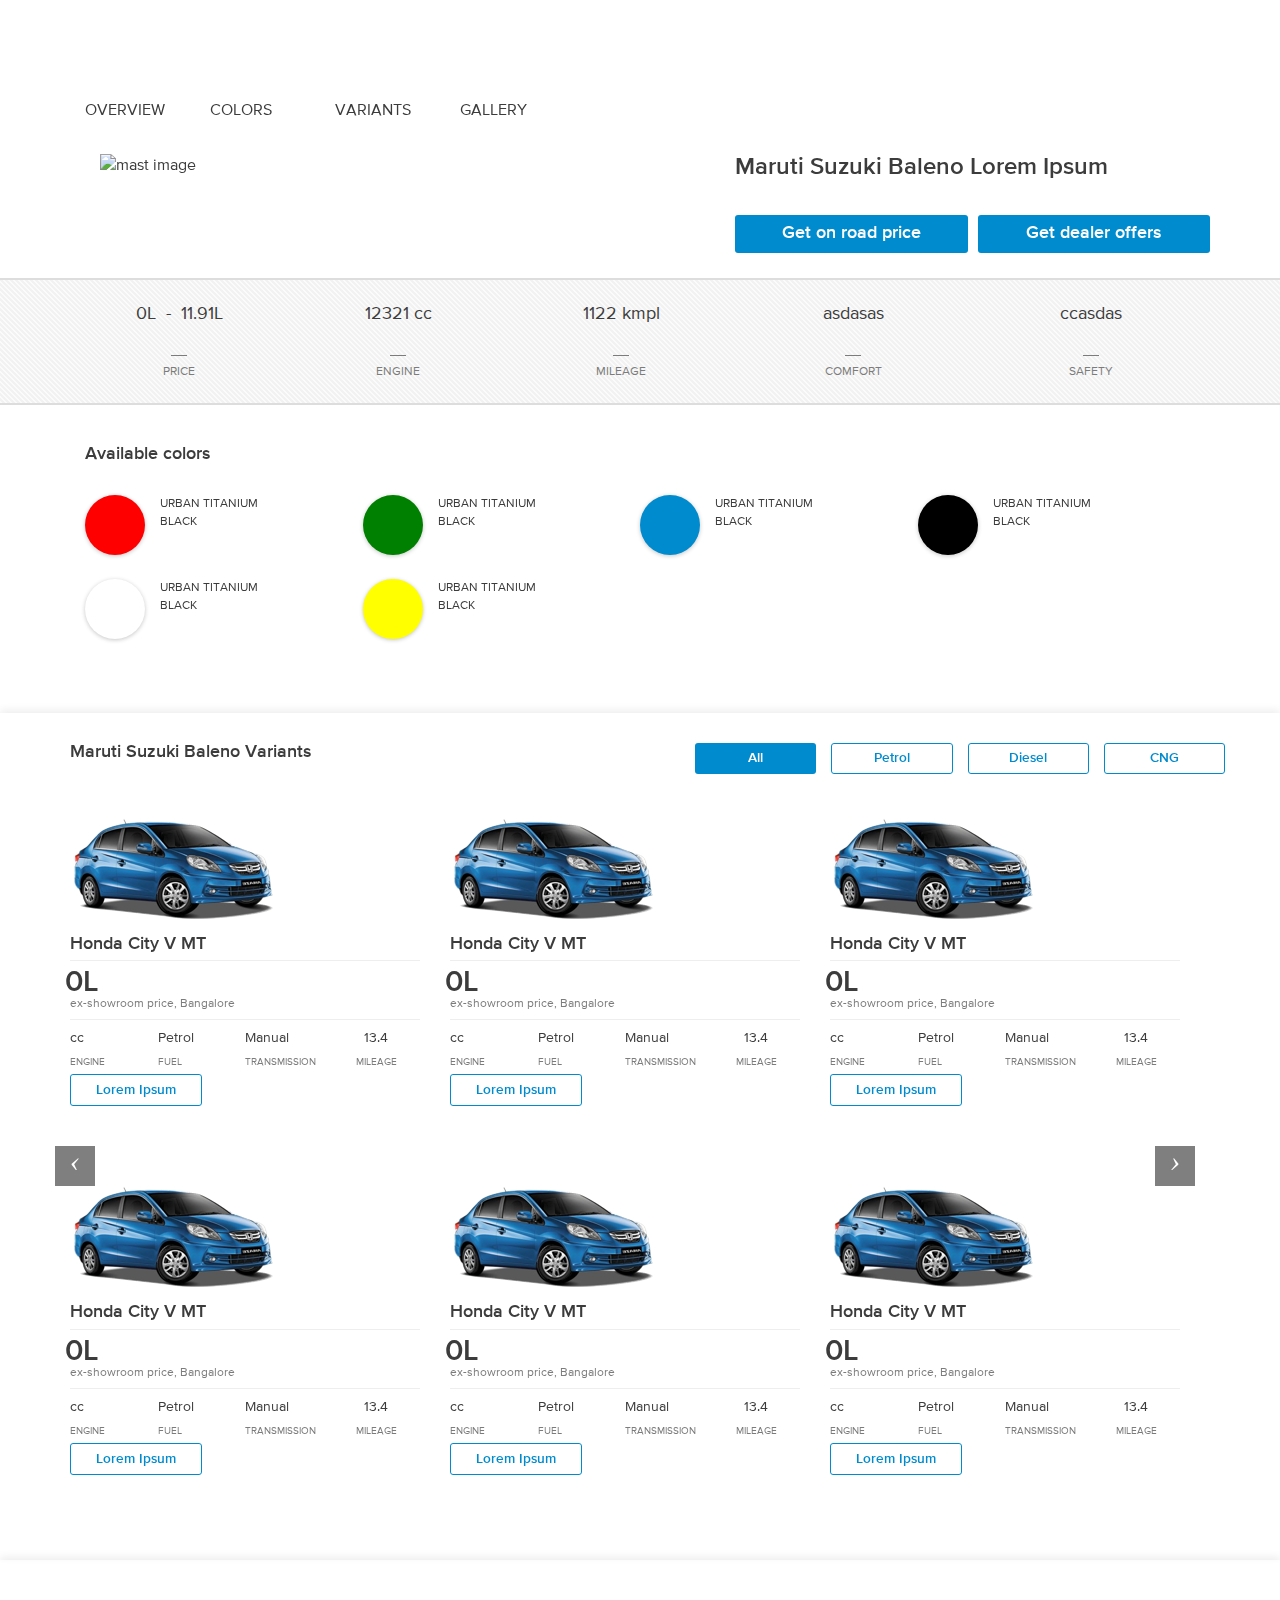
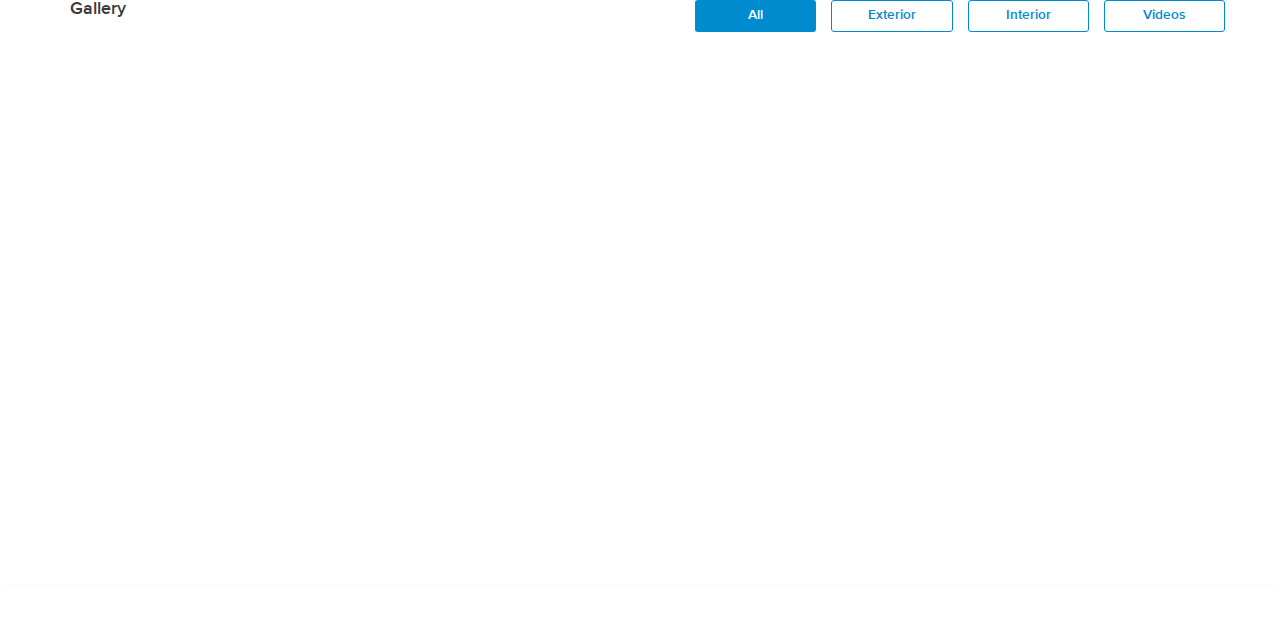
==== index.html @ bc5b6c8e "added the carousal" ====
<!DOCTYPE html>
<html lang="">
<head>
    <meta charset="UTF-8">
    <title>Untitled Document</title>
	<meta name="Author" content=""/>
    <meta name="viewport" content="width=device-width, initial-scale=1">	
	<link rel="stylesheet" type="text/css" href="http://teja1.kuikr.com/css/font/font-icons/quikr-icons.css">
	
	<link rel="stylesheet" type="text/css" href="css/bootstrap.min.css">
	<link rel="stylesheet" type="text/css" href="css/styles.css">
	<link rel="stylesheet" type="text/css" href="css/carsmodel.css">

</head>
<body>
<div class="wrapper animate-in">
	<section class="nc-heading">
		<div class="container">
			<nav class="row nc-nav js-nc-nav">
				<ul class="col-xs-8 hidden-xs">
					<li class="col-sm-2">
							<a href="#">OVERVIEW</a>
					</li>
					<li class="col-sm-2"><a href="#nc-colors" >COLORS</a></li>
					<li class="col-sm-2"><a  href="#nc-variants" id="ncvariantid">VARIANTS</a></li>
					<li class="col-sm-2"><a href="#nc-gallery" >GALLERY</a></li>
				</ul>
				<div class="col-xs-8 visible-xs">
					<select class="frm-select">
					  <option id="">Overview</option>
					  <option id="">Colors</option>
					  <option id="">Highest Rated</option>
					  <option id="">Latest Model</option>
					  <option id="">Least Driven</option>      
					</select>
				 </div>	
				
				<div class="nc-share col-xs-4">
					<i class="icon-basic_share"></i>			
					<i class="icon-tweet hidden-xs"></i>
					<i class="icon-facebook-logo hidden-xs"></i>
					<i class="icon-facebook-logo hidden-xs"></i>
				</div>
				<div class="nc-cta-price col-xs-4 hidden">
					<a class="js-nc-cta-price btn btn-filled">
						Get on road price
					</a>
				</div>				
			</nav>
		</div>
	</section>
<section class="container nc-mask animate-mask" data-class="animate-mask">
		<div class="nc-image col-xs-12 col-sm-7">
			<h1 class="no-lr-padding col-xs-12 visible-xs">
					<span class="js-nc-modalname">Maruti Suzuki Baleno Lorem Ipsum</span>                        
			</h1>        
			<img class="img-responsive col-xs-12" src="http://teja1.kuikr.com/images/QuikrCar/images/new_cars/Bugatti_Veyron/1.jpg" alt="mast image">
		</div>
		<div class="nc-cta col-xs-12 col-sm-5 animate-cta" data-class="animate-cta">
				<div class="row">
						<h1 class="no-lr-padding col-xs-12 hidden-xs">
								<span class="js-nc-modalname">Maruti Suzuki Baleno Lorem Ipsum</span>                        
						</h1>                
						<div class="col-xs-12">
								<div class="row">
										<div class="nc-cta-price no-lr-padding col-xs-6">
												<a class="js-nc-cta-price no-lr-padding btn btn-filled">
														Get on road price
												</a>
										</div>
										<div class="nc-cta-dealeroffer no-left-padding col-xs-6">
												<a class="js-nc-cta-dealeroffer no-lr-padding btn btn-filled">
														Get dealer offers
												</a>
										</div>
								</div>  
								<div class="hidden">    
										<i></i>
										<div class="">
												<span>Thank you for your interest.</span>
												<span>A dealer will contact you shortly</span>
										</div>
								</div>
						</div>
				</div>
		</div>
</section>
	
	<section class="nc-features" data-class="animate-features">		
		<ul class="container">
			<li class="nc-price col-xs-2">
					<span>
							<i class="nc-price-min js-price-min icon-rupee-symbol">0L</i>
							&nbsp;-&nbsp;
							<i class="js-price-max icon-rupee-symbol">11.91L</i>
					</span>
					<span>PRICE</span>
			</li>
			<li class="nc-price js-nc-engine col-xs-2">
					<span class="js-nc-engine-val">12321 cc</span>
					<span>ENGINE</span>
			</li>
			<li class="nc-price js-nc-mileage col-xs-2">
					<span class="js-nc-mileage-val">1122 kmpl</span>
					<span>MILEAGE</span>
			</li>
			<li class="nc-price js-nc-comfort col-xs-2">
					<span class="js-nc-comfort-val">asdasas</span>
					<span>COMFORT</span>
			</li>
			<li class="nc-price js-nc-safety col-xs-2">
					<span class="js-nc-safety-val">ccasdas</span>
					<span>SAFETY</span>
			</li>			
		</ul>
	</section>

<section class="container nc-colors animate-colors" data-class="animate-colors"><h2 class="col-xs-12">Available colors</h2>
	<ul class="col-xs-12">
<li class="col-xs-2 col-sm-3">
                <div class="row">
                        <div class="nc-colorhex col-xs-2 col-sm-3"></div>
                        <div class="nc-colorname hidden-xs col-sm-9">
                                <span>URBAN TITANIUM</span> 
                                <span class="">BLACK</span>
                        </div>
                </div>
        </li>
        <li class="col-xs-2 col-sm-3">
                <div class="row">				
                        <div class="nc-colorhex col-xs-2 col-sm-3"></div>				
                        <div class="nc-colorname col-sm-9 hidden-xs">
                                <span>URBAN TITANIUM</span> 
                                <span class="">BLACK</span>
                        </div>
                </div>
        </li>
        <li class="col-xs-2 col-sm-3">
                <div class="row">				
                        <div class="nc-colorhex col-xs-2 col-sm-3"></div>				
                        <div class="nc-colorname col-sm-9 hidden-xs">
                                <span>URBAN TITANIUM</span> 
                                <span class="">BLACK</span>
                        </div>
                </div>
        </li>
        <li class="col-xs-2 col-sm-3">
                <div class="row">
                        <div class="nc-colorhex col-xs-2 col-sm-3"></div>				
                        <div class="nc-colorname col-sm-9 hidden-xs">
                                <span>URBAN TITANIUM</span> 
                                <span class="">BLACK</span>
                        </div>
                </div>
        </li>
        <li class="col-xs-2 col-sm-3">
                <div class="row">				
                        <div class="nc-colorhex col-xs-2 col-sm-3"></div>

                        <div class="nc-colorname col-sm-9 hidden-xs">
                                <span>URBAN TITANIUM</span> 
                                <span class="">BLACK</span>
                        </div>
                </div>
        </li>
        <li class="col-xs-2 col-sm-3">
                <div class="row">				
                        <div class="nc-colorhex col-xs-2 col-sm-3"></div>
                        <div class="nc-colorname col-sm-9 hidden-xs">
                                <span>URBAN TITANIUM</span> 
                                <span class="">BLACK</span>
                        </div>
                </div>
        </li>
</ul></section>
	
	<section class="nc-variants">
		<div class="container animate-variants" data-class="animate-variants">
				<div class="row">
						<h2 class="col-xs-6 col-sm-6">Maruti Suzuki Baleno Variants</h2>		
						<div class="col-xs-6 col-sm-6">
								<ul class="row  nav-btn hidden-xs">
										<li class="col-sm-3"><a class="btn btn-filled">All</a></li>
										<li class="col-sm-3"><a class="btn btn-border">Petrol</a></li>
										<li class="col-sm-3"><a class="btn btn-border">Diesel</a></li>
										<li class="col-sm-3"><a class="btn btn-border">CNG</a></li>
								</ul>
						<div class="visible-xs pull-right">
							<select class="frm-select">
							  <option>Petrol</option>
							  <option>Diesel</option>
							  <option>CNG</option>
							</select>
						 </div>										
					</div>
				</div>
			
		<!--  Variant Desktop Code --> 			
			
		<div id="d-variant-carousel" class="carousel slide row hidden-xs" data-ride="carousel">
		  <!-- Indicators -->
		  <ol class="carousel-indicators">
			<li data-target="#d-variant-carousel" data-slide-to="0" class="active"></li>
			<li data-target="#d-variant-carousel" data-slide-to="1"></li>
			<li data-target="#d-variant-carousel" data-slide-to="2"></li>
		  </ol>

		  <!-- Wrapper for slides -->
		  <div class="carousel-inner  col-xs-12 " role="listbox">
			<div class="item active row">
					<div class="nc-desc col-xs-12 col-sm-4">
						<div class="nc-image hidden-xs">
								<img src="images/car/newcars/variant.png">
						</div>
						<h4>Honda City V MT</h4>			
						<div class="nc-price">
							<h2>
								<i class="icon-rupee-symbol"></i><span class="js-nc-price-val">0L</span>
							</h2>
							<div class="nc-src js-nc-city-val">ex-showroom price, Bangalore</div>
						</div>
						<ul class="nc-features col-xs-12">
							 <li class="nc-engine col-xs-3">
								<span class="js-nc-engine-val"> cc</span>
								<span class="static">ENGINE</span>
							  </li>
							  <li class="nc-fuel col-xs-3">
								<span class="js-nc-fuel-val">Petrol</span>
								<span class="static">FUEL</span>
							  </li>
							  <li class="nc-transmission col-xs-3">
								<span class="js-nc-transmission-val">Manual</span>
								<span class="static">TRANSMISSION</span>
							  </li>
							  <li class="nc-mileage col-xs-3">
								<span class="js-nc-mileage-val">13.4</span>
								<span class="static">MILEAGE</span>
							  </li>                       
					  </ul>
						<button type="button" class="btn btn-border cardButton col-md-5">Lorem Ipsum</button>				
				</div>
					<div class="nc-desc col-xs-12 col-sm-4">
						<div class="nc-image hidden-xs">
								<img src="images/car/newcars/variant.png">
						</div>
						<h4>Honda City V MT</h4>			
						<div class="nc-price">
							<h2>
								<i class="icon-rupee-symbol"></i><span class="js-nc-price-val">0L</span>
							</h2>
							<div class="nc-src js-nc-city-val">ex-showroom price, Bangalore</div>
						</div>
						<ul class="nc-features col-xs-12">
							 <li class="nc-engine col-xs-3">
								<span class="js-nc-engine-val"> cc</span>
								<span class="static">ENGINE</span>
							  </li>
							  <li class="nc-fuel col-xs-3">
								<span class="js-nc-fuel-val">Petrol</span>
								<span class="static">FUEL</span>
							  </li>
							  <li class="nc-transmission col-xs-3">
								<span class="js-nc-transmission-val">Manual</span>
								<span class="static">TRANSMISSION</span>
							  </li>
							  <li class="nc-mileage col-xs-3">
								<span class="js-nc-mileage-val">13.4</span>
								<span class="static">MILEAGE</span>
							  </li>                       
					  </ul>
						<button type="button" class="btn btn-border cardButton col-md-5">Lorem Ipsum</button>				
				</div>				
					<div class="nc-desc col-xs-12 col-sm-4">
						<div class="nc-image hidden-xs">
								<img src="images/car/newcars/variant.png">
						</div>
						<h4>Honda City V MT</h4>			
						<div class="nc-price">
							<h2>
								<i class="icon-rupee-symbol"></i><span class="js-nc-price-val">0L</span>
							</h2>
							<div class="nc-src js-nc-city-val">ex-showroom price, Bangalore</div>
						</div>
						<ul class="nc-features col-xs-12">
							 <li class="nc-engine col-xs-3">
								<span class="js-nc-engine-val"> cc</span>
								<span class="static">ENGINE</span>
							  </li>
							  <li class="nc-fuel col-xs-3">
								<span class="js-nc-fuel-val">Petrol</span>
								<span class="static">FUEL</span>
							  </li>
							  <li class="nc-transmission col-xs-3">
								<span class="js-nc-transmission-val">Manual</span>
								<span class="static">TRANSMISSION</span>
							  </li>
							  <li class="nc-mileage col-xs-3">
								<span class="js-nc-mileage-val">13.4</span>
								<span class="static">MILEAGE</span>
							  </li>                       
					  </ul>
						<button type="button" class="btn btn-border cardButton col-md-5">Lorem Ipsum</button>				
				</div>		
					<div class="nc-desc col-xs-12 col-sm-4">
						<div class="nc-image hidden-xs">
								<img src="images/car/newcars/variant.png">
						</div>
						<h4>Honda City V MT</h4>			
						<div class="nc-price">
							<h2>
								<i class="icon-rupee-symbol"></i><span class="js-nc-price-val">0L</span>
							</h2>
							<div class="nc-src js-nc-city-val">ex-showroom price, Bangalore</div>
						</div>
						<ul class="nc-features col-xs-12">
							 <li class="nc-engine col-xs-3">
								<span class="js-nc-engine-val"> cc</span>
								<span class="static">ENGINE</span>
							  </li>
							  <li class="nc-fuel col-xs-3">
								<span class="js-nc-fuel-val">Petrol</span>
								<span class="static">FUEL</span>
							  </li>
							  <li class="nc-transmission col-xs-3">
								<span class="js-nc-transmission-val">Manual</span>
								<span class="static">TRANSMISSION</span>
							  </li>
							  <li class="nc-mileage col-xs-3">
								<span class="js-nc-mileage-val">13.4</span>
								<span class="static">MILEAGE</span>
							  </li>                       
					  </ul>
						<button type="button" class="btn btn-border cardButton col-md-5">Lorem Ipsum</button>				
				</div>	
					<div class="nc-desc col-xs-12 col-sm-4">
						<div class="nc-image hidden-xs">
								<img src="images/car/newcars/variant.png">
						</div>
						<h4>Honda City V MT</h4>			
						<div class="nc-price">
							<h2>
								<i class="icon-rupee-symbol"></i><span class="js-nc-price-val">0L</span>
							</h2>
							<div class="nc-src js-nc-city-val">ex-showroom price, Bangalore</div>
						</div>
						<ul class="nc-features col-xs-12">
							 <li class="nc-engine col-xs-3">
								<span class="js-nc-engine-val"> cc</span>
								<span class="static">ENGINE</span>
							  </li>
							  <li class="nc-fuel col-xs-3">
								<span class="js-nc-fuel-val">Petrol</span>
								<span class="static">FUEL</span>
							  </li>
							  <li class="nc-transmission col-xs-3">
								<span class="js-nc-transmission-val">Manual</span>
								<span class="static">TRANSMISSION</span>
							  </li>
							  <li class="nc-mileage col-xs-3">
								<span class="js-nc-mileage-val">13.4</span>
								<span class="static">MILEAGE</span>
							  </li>                       
					  </ul>
						<button type="button" class="btn btn-border cardButton col-md-5">Lorem Ipsum</button>				
				</div>				
					<div class="nc-desc col-xs-12 col-sm-4">
						<div class="nc-image hidden-xs">
								<img src="images/car/newcars/variant.png">
						</div>
						<h4>Honda City V MT</h4>			
						<div class="nc-price">
							<h2>
								<i class="icon-rupee-symbol"></i><span class="js-nc-price-val">0L</span>
							</h2>
							<div class="nc-src js-nc-city-val">ex-showroom price, Bangalore</div>
						</div>
						<ul class="nc-features col-xs-12">
							 <li class="nc-engine col-xs-3">
								<span class="js-nc-engine-val"> cc</span>
								<span class="static">ENGINE</span>
							  </li>
							  <li class="nc-fuel col-xs-3">
								<span class="js-nc-fuel-val">Petrol</span>
								<span class="static">FUEL</span>
							  </li>
							  <li class="nc-transmission col-xs-3">
								<span class="js-nc-transmission-val">Manual</span>
								<span class="static">TRANSMISSION</span>
							  </li>
							  <li class="nc-mileage col-xs-3">
								<span class="js-nc-mileage-val">13.4</span>
								<span class="static">MILEAGE</span>
							  </li>                       
					  </ul>
						<button type="button" class="btn btn-border cardButton col-md-5">Lorem Ipsum</button>				
				</div>				
				
			</div>
			<div class="item row">
					<div class="nc-desc col-xs-12 col-sm-4">
						<div class="nc-image hidden-xs">
								<img src="images/car/newcars/variant.png">
						</div>
						<h4>Honda City V MT</h4>			
						<div class="nc-price">
							<h2>
								<i class="icon-rupee-symbol"></i><span class="js-nc-price-val">0L</span>
							</h2>
							<div class="nc-src js-nc-city-val">ex-showroom price, Bangalore</div>
						</div>
						<ul class="nc-features col-xs-12">
							 <li class="nc-engine col-xs-3">
								<span class="js-nc-engine-val"> cc</span>
								<span class="static">ENGINE</span>
							  </li>
							  <li class="nc-fuel col-xs-3">
								<span class="js-nc-fuel-val">Petrol</span>
								<span class="static">FUEL</span>
							  </li>
							  <li class="nc-transmission col-xs-3">
								<span class="js-nc-transmission-val">Manual</span>
								<span class="static">TRANSMISSION</span>
							  </li>
							  <li class="nc-mileage col-xs-3">
								<span class="js-nc-mileage-val">13.4</span>
								<span class="static">MILEAGE</span>
							  </li>                       
					  </ul>
						<button type="button" class="btn btn-border cardButton col-md-5">Lorem Ipsum</button>				
				</div>
					<div class="nc-desc col-xs-12 col-sm-4">
						<div class="nc-image hidden-xs">
								<img src="images/car/newcars/variant.png">
						</div>
						<h4>Honda City V MT</h4>			
						<div class="nc-price">
							<h2>
								<i class="icon-rupee-symbol"></i><span class="js-nc-price-val">0L</span>
							</h2>
							<div class="nc-src js-nc-city-val">ex-showroom price, Bangalore</div>
						</div>
						<ul class="nc-features col-xs-12">
							 <li class="nc-engine col-xs-3">
								<span class="js-nc-engine-val"> cc</span>
								<span class="static">ENGINE</span>
							  </li>
							  <li class="nc-fuel col-xs-3">
								<span class="js-nc-fuel-val">Petrol</span>
								<span class="static">FUEL</span>
							  </li>
							  <li class="nc-transmission col-xs-3">
								<span class="js-nc-transmission-val">Manual</span>
								<span class="static">TRANSMISSION</span>
							  </li>
							  <li class="nc-mileage col-xs-3">
								<span class="js-nc-mileage-val">13.4</span>
								<span class="static">MILEAGE</span>
							  </li>                       
					  </ul>
						<button type="button" class="btn btn-border cardButton col-md-5">Lorem Ipsum</button>				
				</div>				
					<div class="nc-desc col-xs-12 col-sm-4">
						<div class="nc-image hidden-xs">
								<img src="images/car/newcars/variant.png">
						</div>
						<h4>Honda City V MT</h4>			
						<div class="nc-price">
							<h2>
								<i class="icon-rupee-symbol"></i><span class="js-nc-price-val">0L</span>
							</h2>
							<div class="nc-src js-nc-city-val">ex-showroom price, Bangalore</div>
						</div>
						<ul class="nc-features col-xs-12">
							 <li class="nc-engine col-xs-3">
								<span class="js-nc-engine-val"> cc</span>
								<span class="static">ENGINE</span>
							  </li>
							  <li class="nc-fuel col-xs-3">
								<span class="js-nc-fuel-val">Petrol</span>
								<span class="static">FUEL</span>
							  </li>
							  <li class="nc-transmission col-xs-3">
								<span class="js-nc-transmission-val">Manual</span>
								<span class="static">TRANSMISSION</span>
							  </li>
							  <li class="nc-mileage col-xs-3">
								<span class="js-nc-mileage-val">13.4</span>
								<span class="static">MILEAGE</span>
							  </li>                       
					  </ul>
						<button type="button" class="btn btn-border cardButton col-md-5">Lorem Ipsum</button>				
				</div>		
					<div class="nc-desc col-xs-12 col-sm-4">
						<div class="nc-image hidden-xs">
								<img src="images/car/newcars/variant.png">
						</div>
						<h4>Honda City V MT</h4>			
						<div class="nc-price">
							<h2>
								<i class="icon-rupee-symbol"></i><span class="js-nc-price-val">0L</span>
							</h2>
							<div class="nc-src js-nc-city-val">ex-showroom price, Bangalore</div>
						</div>
						<ul class="nc-features col-xs-12">
							 <li class="nc-engine col-xs-3">
								<span class="js-nc-engine-val"> cc</span>
								<span class="static">ENGINE</span>
							  </li>
							  <li class="nc-fuel col-xs-3">
								<span class="js-nc-fuel-val">Petrol</span>
								<span class="static">FUEL</span>
							  </li>
							  <li class="nc-transmission col-xs-3">
								<span class="js-nc-transmission-val">Manual</span>
								<span class="static">TRANSMISSION</span>
							  </li>
							  <li class="nc-mileage col-xs-3">
								<span class="js-nc-mileage-val">13.4</span>
								<span class="static">MILEAGE</span>
							  </li>                       
					  </ul>
						<button type="button" class="btn btn-border cardButton col-md-5">Lorem Ipsum</button>				
				</div>	
					<div class="nc-desc col-xs-12 col-sm-4">
						<div class="nc-image hidden-xs">
								<img src="images/car/newcars/variant.png">
						</div>
						<h4>Honda City V MT</h4>			
						<div class="nc-price">
							<h2>
								<i class="icon-rupee-symbol"></i><span class="js-nc-price-val">0L</span>
							</h2>
							<div class="nc-src js-nc-city-val">ex-showroom price, Bangalore</div>
						</div>
						<ul class="nc-features col-xs-12">
							 <li class="nc-engine col-xs-3">
								<span class="js-nc-engine-val"> cc</span>
								<span class="static">ENGINE</span>
							  </li>
							  <li class="nc-fuel col-xs-3">
								<span class="js-nc-fuel-val">Petrol</span>
								<span class="static">FUEL</span>
							  </li>
							  <li class="nc-transmission col-xs-3">
								<span class="js-nc-transmission-val">Manual</span>
								<span class="static">TRANSMISSION</span>
							  </li>
							  <li class="nc-mileage col-xs-3">
								<span class="js-nc-mileage-val">13.4</span>
								<span class="static">MILEAGE</span>
							  </li>                       
					  </ul>
						<button type="button" class="btn btn-border cardButton col-md-5">Lorem Ipsum</button>				
				</div>				
					<div class="nc-desc col-xs-12 col-sm-4">
						<div class="nc-image hidden-xs">
								<img src="images/car/newcars/variant.png">
						</div>
						<h4>Honda City V MT</h4>			
						<div class="nc-price">
							<h2>
								<i class="icon-rupee-symbol"></i><span class="js-nc-price-val">0L</span>
							</h2>
							<div class="nc-src js-nc-city-val">ex-showroom price, Bangalore</div>
						</div>
						<ul class="nc-features col-xs-12">
							 <li class="nc-engine col-xs-3">
								<span class="js-nc-engine-val"> cc</span>
								<span class="static">ENGINE</span>
							  </li>
							  <li class="nc-fuel col-xs-3">
								<span class="js-nc-fuel-val">Petrol</span>
								<span class="static">FUEL</span>
							  </li>
							  <li class="nc-transmission col-xs-3">
								<span class="js-nc-transmission-val">Manual</span>
								<span class="static">TRANSMISSION</span>
							  </li>
							  <li class="nc-mileage col-xs-3">
								<span class="js-nc-mileage-val">13.4</span>
								<span class="static">MILEAGE</span>
							  </li>                       
					  </ul>
						<button type="button" class="btn btn-border cardButton col-md-5">Lorem Ipsum</button>				
				</div>				
				
			</div>

		  </div>
		  <!-- Controls -->			  
		  <a class="left carousel-control" href="#d-variant-carousel" role="button" data-slide="prev">
			<i class="icon-prev icon-arrows_left" aria-hidden="true">
			</i>
			<span class="sr-only">Previous</span>
		  </a>
		  <a class="right carousel-control" href="#d-variant-carousel" role="button" data-slide="next">
			<i class="icon-next icon-arrows_right" aria-hidden="true"></i>
			<span class="sr-only">Next</span>
		  </a>
		</div>	
		<!-- close Variant Deskto code -->		

		<!-- start vatiant mobile code -->
		<div class="visible-xs">	
				<div class="nc-desc col-xs-12 col-sm-4">
					<div class="nc-image hidden-xs">
							<img src="/images/car/newcars/variant.png">
				</div>
					<h4>Honda City V AT (AVN)</h4>			
					<div class="nc-price">
							<h2>
				<i class="icon-rupee-symbol"></i><span class="js-nc-price-val">10.56L</span>
				</h2>
							<div class="nc-src js-nc-city-val">ex-showroom price, Bangalore</div>
					</div>
					<ul class="nc-features col-xs-12">
				<li class="nc-engine col-xs-3">
						<span class="js-nc-engine-val"> cc</span>
						<span class="static">ENGINE</span>
					  </li>
					  <li class="nc-fuel col-xs-3">
						<span class="js-nc-fuel-val">Petrol</span>
						<span class="static">FUEL</span>
					  </li>
					  <li class="nc-transmission col-xs-3">
						<span class="js-nc-transmission-val">Automatic</span>
						<span class="static">TRANSMISSION</span>
					  </li>
					  <li class="nc-mileage col-xs-3">
						<span class="js-nc-mileage-val">15.6</span>
						<span class="static">MILEAGE</span>
					  </li>                       
				  </ul>
				<button type="button" class="btn btn-border cardButton col-md-5">Lorem Ipsum</button>					
				</div>
				<div class="nc-desc col-xs-12 col-sm-4">
					<div class="nc-image hidden-xs">
							<img src="/images/car/newcars/variant.png">
				</div>
					<h4>Honda City S</h4>			
					<div class="nc-price">
							<h2>
				<i class="icon-rupee-symbol"></i><span class="js-nc-price-val">8.26L</span>
				</h2>
							<div class="nc-src js-nc-city-val">ex-showroom price, Bangalore</div>
					</div>
					<ul class="nc-features col-xs-12">
				<li class="nc-engine col-xs-3">
						<span class="js-nc-engine-val"> cc</span>
						<span class="static">ENGINE</span>
					  </li>
					  <li class="nc-fuel col-xs-3">
						<span class="js-nc-fuel-val">Petrol</span>
						<span class="static">FUEL</span>
					  </li>
					  <li class="nc-transmission col-xs-3">
						<span class="js-nc-transmission-val">Manual</span>
						<span class="static">TRANSMISSION</span>
					  </li>
					  <li class="nc-mileage col-xs-3">
						<span class="js-nc-mileage-val">17.4</span>
						<span class="static">MILEAGE</span>
					  </li>                       
				  </ul>
				<button type="button" class="btn btn-border cardButton col-md-5">Lorem Ipsum</button>					
				</div>
				<div class="nc-desc col-xs-12 col-sm-4">
					<div class="nc-image hidden-xs">
							<img src="/images/car/newcars/variant.png">
				</div>
					<h4>Honda City V</h4>			
					<div class="nc-price">
							<h2>
				<i class="icon-rupee-symbol"></i><span class="js-nc-price-val">9.44L</span>
				</h2>
							<div class="nc-src js-nc-city-val">ex-showroom price, Bangalore</div>
					</div>
					<ul class="nc-features col-xs-12">
				<li class="nc-engine col-xs-3">
						<span class="js-nc-engine-val"> cc</span>
						<span class="static">ENGINE</span>
					  </li>
					  <li class="nc-fuel col-xs-3">
						<span class="js-nc-fuel-val">Petrol</span>
						<span class="static">FUEL</span>
					  </li>
					  <li class="nc-transmission col-xs-3">
						<span class="js-nc-transmission-val">Manual</span>
						<span class="static">TRANSMISSION</span>
					  </li>
					  <li class="nc-mileage col-xs-3">
						<span class="js-nc-mileage-val">17.4</span>
						<span class="static">MILEAGE</span>
					  </li>                       
				  </ul>
				<button type="button" class="btn btn-border cardButton col-md-5">Lorem Ipsum</button>					
				</div>
				<div class="nc-desc col-xs-12 col-sm-4">
					<div class="nc-image hidden-xs">
							<img src="/images/car/newcars/variant.png">
				</div>
					<h4>Honda City VX (O) MT Diesel</h4>			
					<div class="nc-price">
							<h2>
				<i class="icon-rupee-symbol"></i><span class="js-nc-price-val">11.91L</span>
				</h2>
							<div class="nc-src js-nc-city-val">ex-showroom price, Bangalore</div>
					</div>
					<ul class="nc-features col-xs-12">
				<li class="nc-engine col-xs-3">
						<span class="js-nc-engine-val"> cc</span>
						<span class="static">ENGINE</span>
					  </li>
					  <li class="nc-fuel col-xs-3">
						<span class="js-nc-fuel-val">Diesel</span>
						<span class="static">FUEL</span>
					  </li>
					  <li class="nc-transmission col-xs-3">
						<span class="js-nc-transmission-val">Manual</span>
						<span class="static">TRANSMISSION</span>
					  </li>
					  <li class="nc-mileage col-xs-3">
						<span class="js-nc-mileage-val">25.1</span>
						<span class="static">MILEAGE</span>
					  </li>                       
				  </ul>
				<button type="button" class="btn btn-border cardButton col-md-5">Lorem Ipsum</button>					
				</div>

				<div class="row text-center visible-xs">
					<a id="js-variant-show" class="btn-border hidden-md hidden-lg">See more</a>
				</div>		
			</div>
			<!-- close variant mobile code -->	
		</div> <!-- close the .container -->
	</section>
	<section class="nc-gallery grid">
		<div class="m-gallery-modal modal fade" tabindex="-1" role="dialog" id="gallerymodal">
		  <div class="modal-dialog">
		    <div class="modal-content">
		      <div class="modal-header">
				  <!--
		        <button type="button" class="close" data-dismiss="modal" aria-label="Close"><span aria-hidden="true">×</span></button>
				-->
		        <h4 class="modal-title pull-left truncate hidden-sm hidden-md hidden-lg">
					Honda Amaze sdsf dfsdf dfdsgds dxvdsgsd xdgdsg dsgsdg dgsdg dfsvgdgsd dzfdsf
				</h4>
				<i class="icon-arrows_remove pull-right"></i>				  
		      </div>
		      <div class="modal-body" id="js-m-carousal">
				<div id="m-gallery-carousel" class="carousel slide" data-ride="carousel">

<!-- Wrapper for slides -->
					<div class="carousel-inner" role="listbox">
						<div class="item active">
							<div class="js-tab-all">
							   <img class="img-responsive" src="http://goo.gl/ZW7qVA" alt="Image">
								<div class="carousel-caption">
								  <h2  class="pull-left">
									and scrambled it to make a type specimen book. It has survived not only five centuries, but also the leap into electronic typesetting
								  </h2>		
								  <div  class="pull-right"> 
									<span class="js-item-index">1</span> of 
									<span class="js-item-total">10</span>
								  </div>								
								</div>						
							</div>
							<div class="js-tab-exterior  hidden">
							   <img class="img-responsive" src="http://goo.gl/ZW7qVA" alt="Image">
								<div class="carousel-caption">
								  <h2  class="pull-left">
									and scrambled it to make a type specimen book. It has survived not only five centuries, but also the leap into electronic typesetting
								  </h2>		
								  <div  class="pull-right"> 
									<span class="js-item-index">1</span> of 
									<span class="js-item-total">10</span>
								  </div>								
								</div>						
							</div>
							<div class="js-tab-interior  hidden">
							   <img class="img-responsive" src="http://goo.gl/ZW7qVA" alt="Image">
								<div class="carousel-caption">
								  <h2  class="pull-left">
									and scrambled it to make a type specimen book. It has survived not only five centuries, but also the leap into electronic typesetting
								  </h2>		
								  <div  class="pull-right"> 
									<span class="js-item-index">1</span> of 
									<span class="js-item-total">10</span>
								  </div>								
								</div>						
							</div>							
						</div> <!--closes the item -->

						<div class="item">
							<div class="js-tab-all">
							   <img class="img-responsive" src="http://goo.gl/ZW7qVA" alt="Image">
								<div class="carousel-caption">
								  <h2  class="pull-left">
									and scrambled it to make a type specimen book. It has survived not only five centuries, but also the leap into electronic typesetting
								  </h2>		
								  <div  class="pull-right"> 
									<span class="js-item-index">2</span> of 
									<span class="js-item-total">10</span>
								  </div>								
								</div>						
							</div>
							<div class="js-tab-exterior  hidden">
							   <img class="img-responsive" src="http://goo.gl/ZW7qVA" alt="Image">
								<div class="carousel-caption">
								  <h2  class="pull-left">
									and scrambled it to make a type specimen book. It has survived not only five centuries, but also the leap into electronic typesetting
								  </h2>		
								  <div  class="pull-right"> 
									<span class="js-item-index">2</span> of 
									<span class="js-item-total">10</span>
								  </div>								
								</div>						
							</div>
							<div class="js-tab-interior  hidden">
							   <img class="img-responsive" src="http://goo.gl/ZW7qVA" alt="Image">
								<div class="carousel-caption">
								  <h2  class="pull-left">
									and scrambled it to make a type specimen book. It has survived not only five centuries, but also the leap into electronic typesetting
								  </h2>		
								  <div  class="pull-right"> 
									<span class="js-item-index">2</span> of 
									<span class="js-item-total">10</span>
								  </div>								
								</div>						
							</div>							
						</div> <!--closes the item -->

						<div class="item">
							<div class="js-tab-all">
							   <img class="img-responsive" src="http://goo.gl/ZW7qVA" alt="Image">
								<div class="carousel-caption">
								  <h2  class="pull-left">
									and scrambled it to make a type specimen book. It has survived not only five centuries, but also the leap into electronic typesetting
								  </h2>		
								  <div  class="pull-right"> 
									<span class="js-item-index">3</span> of 
									<span class="js-item-total">10</span>
								  </div>								
								</div>						
							</div>
							<div class="js-tab-exterior  hidden">
							   <img class="img-responsive" src="http://goo.gl/ZW7qVA" alt="Image">
								<div class="carousel-caption">
								  <h2  class="pull-left">
									and scrambled it to make a type specimen book. It has survived not only five centuries, but also the leap into electronic typesetting
								  </h2>		
								  <div  class="pull-right"> 
									<span class="js-item-index">3</span> of 
									<span class="js-item-total">10</span>
								  </div>								
								</div>						
							</div>
							<div class="js-tab-interior  hidden">
							   <img class="img-responsive" src="http://goo.gl/ZW7qVA" alt="Image">
								<div class="carousel-caption">
								  <h2  class="pull-left">
									and scrambled it to make a type specimen book. It has survived not only five centuries, but also the leap into electronic typesetting
								  </h2>		
								  <div  class="pull-right"> 
									<span class="js-item-index">3</span> of 
									<span class="js-item-total">10</span>
								  </div>								
								</div>						
							</div>							
						</div> <!--closes the item -->
						<div class="item">
							<div class="js-tab-all">
								<img class="img-responsive" src="http://goo.gl/ZW7qVA" alt="Image">
								<div class="carousel-caption">
								  <h2  class="pull-left">
									and scrambled it to make a type specimen book. It has survived not only five centuries, but also the leap into electronic typesetting
								  </h2>		
								  <div  class="pull-right"> 
									<span class="js-item-index">4</span> of 
									<span class="js-item-total">10</span>
								  </div>								
								</div>						
							</div>						
							<div class="js-tab-exterior  hidden">
								<img class="img-responsive" src="http://goo.gl/ZW7qVA" alt="Image">
								<div class="carousel-caption">
								  <h2  class="pull-left">
									and scrambled it to make a type specimen book. It has survived not only five centuries, but also the leap into electronic typesetting
								  </h2>		
								  <div  class="pull-right"> 
									<span class="js-item-index">4</span> of 
									<span class="js-item-total">10</span>
								  </div>								
								</div>						
							</div>
							
							<div class="js-tab-interior  hidden">
								<img class="img-responsive" src="http://teja1.kuikr.com/images/QuikrCar/images/new_cars/Bugatti_Veyron/1.jpg" alt="Image">
								<div class="carousel-caption">
								  <h2  class="pull-left">
									and scrambled it to make a type specimen book. It has survived not only five centuries, but also the leap into electronic typesetting
								  </h2>		
								  <div  class="pull-right"> 
									<span class="js-item-index">4</span> of 
									<span class="js-item-total">10</span>
								  </div>								
								</div>						
							</div>									
					  </div>
					  <!-- Controls -->			  
					  <a class="left carousel-control" href="#m-gallery-carousel" role="button" data-slide="prev">
						<i class="icon-prev icon-arrows_left" aria-hidden="true">
						</i>
						<span class="sr-only">Previous</span>
					  </a>
					  <a class="right carousel-control" href="#m-gallery-carousel" role="button" data-slide="next">
						<i class="icon-next icon-arrows_right" aria-hidden="true"></i>
						<i class="icon-close icon-arrows_remove" aria-hidden="true"></i>							
						<span class="sr-only">Next</span>
					  </a>
				</div>
<!-- closes the carousal div -->	      	
		      </div>
		      <div class="modal-footer m-gallery-thumbnail hidden-sm hidden-md hidden-lg" >
				  <!-- Nav tabs -->
				  <ul class="nav nav-tabs" role="tablist">
					<li role="presentation" class="active">
						<a href="#js-tab-all" aria-controls="home" role="tab" data-toggle="tab">All</a>
					</li>
					<li role="presentation" >
						<a href="#js-tab-interior" aria-controls="profile" role="tab" data-toggle="tab">Interior</a>
					</li>
					<li role="presentation">
						<a href="#js-tab-exterior" aria-controls="messages" role="tab" data-toggle="tab">Exterior</a>
					</li>
					<li role="presentation">
						<a href="#js-tab-video" aria-controls="settings" role="tab" data-toggle="tab">Video</a>
					</li>
				  </ul>

				  <!-- Tab panes -->
				  <div class="tab-content">
					<div role="tabpanel" class="tab-pane active" id="home">
							<div id="m-thumbnail-all" class="carousel slide" data-ride="carousel">
										<div class="carousel-inner" role="listbox">
											<div class="item active">
												<div class="thumbnail js-tab-all">
											  		<img class="img-responsive" src="http://goo.gl/fNuEqM" alt="Image">
												</div>
												<div  class="thumbnail js-tab-all">
											  		<img class="img-responsive" src="http://goo.gl/ZW7qVA" alt="Image">
												</div>
												<div  class="thumbnail js-tab-all">
											  		<img class="img-responsive" src="http://goo.gl/fNuEqM" alt="Image">
												</div>
												<div  class="thumbnail js-tab-all">
											  		<img class="img-responsive" src="http://goo.gl/ZW7qVA" alt="Image">
												</div>
												<div  class="thumbnail js-tab-exterior  hidden">
											  		<img class="img-responsive" src="http://teja1.kuikr.com/images/QuikrCar/images/new_cars/Bugatti_Veyron/1.jpg" alt="Image">
												</div>
												<div  class="thumbnail js-tab-exterior  hidden">
											  		<img class="img-responsive" src="http://goo.gl/ZW7qVA" alt="Image">
												</div>
												<div  class="thumbnail js-tab-exterior  hidden">
											  		<img class="img-responsive" src="http://goo.gl/ZW7qVA" alt="Image">
												</div>
												<div  class="thumbnail js-tab-exterior  hidden">
											  		<img class="img-responsive" src="http://goo.gl/ZW7qVA" alt="Image">
												</div>
												<div  class="thumbnail js-tab-interior  hidden">
											  		<img class="img-responsive" src="http://teja1.kuikr.com/images/QuikrCar/images/new_cars/Aston-Martin_Vanquish/1.jpg" alt="Image">
												</div>
												<div  class="thumbnail js-tab-interior  hidden">
											  		<img class="img-responsive" src="http://goo.gl/ZW7qVA" alt="Image">
												</div>
												<div  class="thumbnail js-tab-interior  hidden">
											  		<img class="img-responsive" src="http://goo.gl/ZW7qVA" alt="Image">
												</div>
												<div  class="thumbnail js-tab-interior  hidden">
											  		<img class="img-responsive" src="http://goo.gl/ZW7qVA" alt="Image">
												</div>												
											</div>
											<div class="item">
												<div class="thumbnail js-tab-all">
											  		<img class="img-responsive" src="http://goo.gl/fNuEqM" alt="Image">
												</div>
												<div  class="thumbnail js-tab-all">
											  		<img class="img-responsive" src="http://goo.gl/ZW7qVA" alt="Image">
												</div>
												<div  class="thumbnail js-tab-all">
											  		<img class="img-responsive" src="http://goo.gl/fNuEqM" alt="Image">
												</div>
												<div  class="thumbnail js-tab-all">
											  		<img class="img-responsive" src="http://goo.gl/ZW7qVA" alt="Image">
												</div>
												<div  class="thumbnail js-tab-exterior hidden">
											  		<img class="img-responsive" src="http://goo.gl/ZW7qVA" alt="Image">
												</div>
												<div  class="thumbnail js-tab-exterior  hidden">
											  		<img class="img-responsive" src="http://goo.gl/ZW7qVA" alt="Image">
												</div>
												<div  class="thumbnail js-tab-exterior  hidden">
											  		<img class="img-responsive" src="http://goo.gl/ZW7qVA" alt="Image">
												</div>
												<div  class="thumbnail js-tab-exterior  hidden">
											  		<img class="img-responsive" src="http://goo.gl/ZW7qVA" alt="Image">
												</div>
												<div  class="thumbnail js-tab-interior  hidden">
											  		<img class="img-responsive" src="http://goo.gl/ZW7qVA" alt="Image">
												</div>
												<div  class="thumbnail js-tab-interior  hidden">
											  		<img class="img-responsive" src="http://goo.gl/ZW7qVA" alt="Image">
												</div>
												<div  class="thumbnail js-tab-interior  hidden">
											  		<img class="img-responsive" src="http://goo.gl/ZW7qVA" alt="Image">
												</div>
												<div  class="thumbnail js-tab-interior  hidden">
											  		<img class="img-responsive" src="http://goo.gl/ZW7qVA" alt="Image">
												</div>											
											</div>
										  </div>
										  <a class="left carousel-control" href="#m-thumbnail-all" role="button" data-slide="prev">
											<i class="icon-prev icon-arrows_left" aria-hidden="true">
											</i>
											<span class="sr-only">Previous</span>
										  </a>
										  <a class="right carousel-control" href="#m-thumbnail-all" role="button" data-slide="next">
											<i class="icon-next icon-arrows_right" aria-hidden="true"></i>
											<i class="icon-close icon-arrows_remove" aria-hidden="true"></i>							
											<span class="sr-only">Next</span>
										  </a>
								</div><!-- closes the carousal div -->							
					</div>
				  </div> <!-- /.tab-content -->
				  <div class="m-toggle-thumbnail">Show Thumbnails</div>				  
		      </div> <!-- /.modal-footer -->
		    </div>
			</div>
<!-- /.modal-content -->
		  </div>
<!-- /.modal-dialog -->
		</div>
<!-- /.modal -->

		<div class="">
			<div class="container nc-gallery-head">
				<div class="row">
					<h2 class="col-xs-6 col-sm-6">Gallery</h2>
					<div class="col-xs-6 col-sm-6  ">
						<ul class="row nav-btn hidden-xs" role="tablist">
							<li role="presentation" class="col-xs-3"><a class="btn btn-filled">All</a></li>
							<li role="presentation" class="col-xs-3"><a class="btn btn-border">Exterior</a></li>
							<li role="presentation" class="col-xs-3"><a class="btn btn-border">Interior</a></li>
							<li role="presentation" class="col-xs-3"><a class="btn btn-border">Videos</a></li>		
						</ul>
						<div class="visible-xs pull-right">
							<select class="frm-select">
							  <option>All</option>
							  <option>Exterior</option>
							  <option>Interior</option>
							  <option>Videos</option>								
							</select>
						 </div>								
					</div>
				</div>	
			</div>
			<div class="nc-gallery-all container-fluid no-lr-padding tab-content"  data-class="animate-gallery" >
			    <div role="tabpanel" class="tab-pane active" id="allgallery">
					<figure class="col-xs-6 col-sm-3">
						<div>
							<img src="http://goo.gl/ZW7qVA">
						</div>
							<figcaption><h2>+</h2>					
							</figcaption>
					</figure>
					<figure class="col-xs-6 col-sm-3">
						<div>
							<img src="http://goo.gl/ZW7qVA">
						</div>
							<figcaption><h2>+</h2>					
							</figcaption>
					</figure>
					<figure class="col-xs-6 col-sm-3">
						<div>
							<img src="http://goo.gl/ZW7qVA">
						</div>
							<figcaption><h2>+</h2>					
							</figcaption>
					</figure>
					<figure class="col-xs-6 col-sm-3"><div>
									<img src="http://goo.gl/ZW7qVA">
					</div>
							<figcaption><h2>+</h2>					
							</figcaption>
					</figure>
					<figure class="col-xs-6 col-sm-3"><div>
									<img src="http://goo.gl/ZW7qVA">
					</div>
							<figcaption><h2>+</h2>					
							</figcaption>
					</figure>
					<figure class="col-xs-6 col-sm-3"><div>
									<img src="http://goo.gl/ZW7qVA">
					</div>
							<figcaption><h2>+</h2>					
							</figcaption>
					</figure>
					<figure class="col-xs-6 col-sm-3"><div>
									<img src="http://goo.gl/ZW7qVA">
					</div>
							<figcaption><h2>+</h2>					
							</figcaption>
					</figure>
					<figure class="col-xs-6 col-sm-3">
						<div>
							<img src="http://goo.gl/ZW7qVA">
						</div>
						<figcaption>							
								<span>+</span>
								<span>20 more photos</span>
						</figcaption>
					</figure>
				
				<div id="d-gallery-carousel" class="carousel slide hidden" data-ride="carousel">
				</div>


<!--Add Images Here-->							
				
					<!--<div id="d-gallery-carousel" class="carousel slide  hidden" data-ride="carousel">
						<div class="carousel-inner" role="listbox">
							<div class="item active">
							  <img class="img-responsive" src="https://goo.gl/R2WDKT">
								<div class="carousel-caption">
									<h2 class="pull-left">Lorem Ipsum Lorem IpsumLorem Ipsum Lorem Ipsum</h2>
								  <div class="item-active-count pull-right"> 
									<span>1</span> of 
									<span>10</span>
								  </div>	
								</div>
							</div>
							<div class="item">
							  <img class="img-responsive" src="http://goo.gl/fNuEqM" alt="Image">
								<div class="carousel-caption">
								  <h2 class="pull-left">
								  	and scrambled it to make a type specimen book. It has survived not only five centuries, but also the leap into electronic typesetting
								  </h2>	
								  <div class="item-active-count pull-right"> 
									<span>2</span> of 
									<span>10</span>
								  </div>								
									
									
									
							  </div>
							</div>
						  </div>

						  <a class="top carousel-control" href="#d-gallery-carousel" role="button">
							<i class="icon-arrows_remove" aria-hidden="true"></i>							
							<span class="sr-only">Next</span>
						  </a>						
						  <a class="left carousel-control" href="#d-gallery-carousel" role="button" data-slide="prev">
							<i class="icon-prev icon-arrows_left" aria-hidden="true">
							</i>
							<span class="sr-only">Previous</span>
						  </a>
						  <a class="right carousel-control" href="#d-gallery-carousel" role="button" data-slide="next">
							<i class="icon-next icon-arrows_right" aria-hidden="true"></i>
							<span class="sr-only">Next</span>
						  </a>
					</div>-->
<!-- closes the carousal div -->	
				</div>
<!-- closes the tab-panel of id=allgallery -->
			</div>
		</div>
	</section>
	
        </section>
</div>

<script src="js/jquery-merge-min.js"></script>	
<script src="js/bootstrap.min.js"></script>	
<script src="js/newcars.js"></script>	
<script src="js/carousel-swipe.js"></script>	
	
</body>
	
</html>
---- css/styles.css ----
@font-face {
  font-family: 'ProximaNova-Light';
  src: url('./font/proxima-nova/2E7201_0_0.eot');
  src: url('./font/proxima-nova/2E7201_0_0.eot?#iefix') format('embedded-opentype'), 
	  url('./font/proxima-nova/2E7201_0_0.woff2') format('woff2'),
	  url('./font/proxima-nova/2E7201_0_0.woff') format('woff'),
	  url('./font/proxima-nova/2E7201_0_0.ttf') format('truetype');
}
@font-face {
  font-family: 'ProximaNova-Regular';
  src: url('./font/proxima-nova/2E7201_1_0.eot');
  src: url('./font/proxima-nova/2E7201_1_0.eot?#iefix') format('embedded-opentype'), 
	   url('./font/proxima-nova/2E7201_1_0.woff2') format('woff2'), 
	   url('./font/proxima-nova/2E7201_1_0.woff') format('woff'),
	   url('./font/proxima-nova/2E7201_1_0.ttf') format('truetype');
}
@font-face {
  font-family: 'ProximaNova-Semibold';
  src: url('./font/proxima-nova/2E7201_2_0.eot');
  src: url('./font/proxima-nova/2E7201_2_0.eot?#iefix') format('embedded-opentype'),
	   url('./font/proxima-nova/2E7201_2_0.woff2') format('woff2'),
	   url('./font/proxima-nova/2E7201_2_0.woff') format('woff'),
	   url('./font/proxima-nova/2E7201_2_0.ttf') format('truetype');
}
/* button color for primary button */
/* equal to 14px */
/* new cars related */
.bold-font {
  font-family: 'ProximaNova-Semibold';
}
.nav-tablecell {
  list-style: none;
  display: table-cell;
  width: 1%;
  text-align: center;
  vertical-align: middle;
  float: none;
}
body {
  background-color: #fff;
}
body {
  font-family: 'ProximaNova-Regular';
  color: #3c3c3c;
  font-size: 16px;
  height: 100%;
  line-height: 1.5;
  padding-top: 63px;
  text-rendering: optimizeLegibility;
  width: 100%;
  -moz-osx-font-smoothing: grayscale;
  -webkit-font-smoothing: antialiased;
  white-space: normal;
}
html {
  width: 100%;
  height: 100%;
}
h1,
h2,
h3,
h4,
h5,
h6 {
  margin: 0 0 35px;
  font-family: 'ProximaNova-Semibold';
}
a {
  color: #008bcf;
  -webkit-transition: all 0.2s ease-in-out;
  -moz-transition: all 0.2s ease-in-out;
  -ms-transition: all 0.2s ease-in-out;
  -o-transition: all 0.2s ease-in-out;
  transition: all 0.2s ease-in-out;
}
a:hover,
a:focus {
  text-decoration: none;
  color: #004769;
}
li {
  list-style: none;
}
.nav-btn li {
  padding-right: 0;
}
.nav-btn li a {
  display: block;
}
._btn {
  -webkit-border-radius: 3px;
  -moz-border-radius: 3px;
  border-radius: 3px;
  -moz-background-clip: padding;
  -webkit-background-clip: padding-box;
  background-clip: padding-box;
  font-family: 'ProximaNova-Semibold';
  font-size: 0.85em;
  padding: 5px 10px;
  -webkit-transition: all ease-in 0.2s;
  -moz-transition: all ease-in 0.2s;
  -ms-transition: all ease-in 0.2s;
  -o-transition: all ease-in 0.2s;
  transition: all ease-in 0.2s;
}
.btn-filled {
  -webkit-border-radius: 3px;
  -moz-border-radius: 3px;
  border-radius: 3px;
  -moz-background-clip: padding;
  -webkit-background-clip: padding-box;
  background-clip: padding-box;
  font-family: 'ProximaNova-Semibold';
  font-size: 0.85em;
  padding: 5px 10px;
  -webkit-transition: all ease-in 0.2s;
  -moz-transition: all ease-in 0.2s;
  -ms-transition: all ease-in 0.2s;
  -o-transition: all ease-in 0.2s;
  transition: all ease-in 0.2s;
  background: #008bcf;
  color: #ffffff;
}
.btn-filled:hover,
.btn-filled:focus {
  color: #ffffff;
  background: #00699c;
}
.btn-border {
  -webkit-border-radius: 3px;
  -moz-border-radius: 3px;
  border-radius: 3px;
  -moz-background-clip: padding;
  -webkit-background-clip: padding-box;
  background-clip: padding-box;
  font-family: 'ProximaNova-Semibold';
  font-size: 0.85em;
  padding: 5px 10px;
  -webkit-transition: all ease-in 0.2s;
  -moz-transition: all ease-in 0.2s;
  -ms-transition: all ease-in 0.2s;
  -o-transition: all ease-in 0.2s;
  transition: all ease-in 0.2s;
  background: transparent;
  border: 1px solid #008bcf;
  color: #008bcf;
}
.btn-border:hover {
  -webkit-border-radius: 3px;
  -moz-border-radius: 3px;
  border-radius: 3px;
  -moz-background-clip: padding;
  -webkit-background-clip: padding-box;
  background-clip: padding-box;
  font-family: 'ProximaNova-Semibold';
  font-size: 0.85em;
  padding: 5px 10px;
  -webkit-transition: all ease-in 0.2s;
  -moz-transition: all ease-in 0.2s;
  -ms-transition: all ease-in 0.2s;
  -o-transition: all ease-in 0.2s;
  transition: all ease-in 0.2s;
  background: #008bcf;
  color: #ffffff;
}
.btn-border:hover:hover,
.btn-border:hover:focus {
  color: #ffffff;
  background: #00699c;
}
.no-left-padding {
  padding-left: 0;
}
.no-right-padding {
  padding-right: 0;
}
.no-lr-padding {
  padding-left: 0;
  padding-right: 0;
}
.truncate {
  white-space: nowrap;
  overflow: hidden;
  text-overflow: ellipsis;
}
---- css/carsmodel.css ----
/* button color for primary button */
/* equal to 14px */
/* new cars related */
.bold-font {
  font-family: 'ProximaNova-Semibold';
}
.nav-tablecell {
  list-style: none;
  display: table-cell;
  width: 1%;
  text-align: center;
  vertical-align: middle;
  float: none;
}
body {
  background-color: #fff;
}
div.wrapper {
  /* closes the mask */
  /* closes the cta */
  /* closes the nav.*/
  /* close the color section*/
  margin-top: 30px;
}
div.wrapper li {
  list-style: none;
}
div.wrapper section.nc-mask {
  -webkit-transition: 0.45s all cubic-bezier(0.25, 0.46, 0.45, 0.94);
  -moz-transition: 0.45s all cubic-bezier(0.25, 0.46, 0.45, 0.94);
  -ms-transition: 0.45s all cubic-bezier(0.25, 0.46, 0.45, 0.94);
  -o-transition: 0.45s all cubic-bezier(0.25, 0.46, 0.45, 0.94);
  transition: 0.45s all cubic-bezier(0.25, 0.46, 0.45, 0.94);
  -webkit-transition-delay: 0.25s;
  -moz-transition-delay: 0.25s;
  -ms-transition-delay: 0.25s;
  -o-transition-delay: 0.25s;
  transition-delay: 0.25s;
  -webkit-transform: translate3d(0px, -50px, 0px);
  -moz-transform: translate3d(0px, -50px, 0px);
  -ms-transform: translate3d(0px, -50px, 0px);
  -o-transform: translate3d(0px, -50px, 0px);
  transform: translate3d(0px, -50px, 0px);
  -webkit-opacity: 0;
  -moz-opacity: 0;
  opacity: 0;
  -khtml-opacity: 0;
  -ms-filter: "progid:DXImageTransform.Microsoft.Alpha(Opacity=@opacity)";
  padding-top: 35px;
  padding-bottom: 25px;
}
div.wrapper section.nc-mask.animate-mask {
  -webkit-transform: translate3d(0px, 0px, 0px);
  -moz-transform: translate3d(0px, 0px, 0px);
  -ms-transform: translate3d(0px, 0px, 0px);
  -o-transform: translate3d(0px, 0px, 0px);
  transform: translate3d(0px, 0px, 0px);
  -webkit-opacity: 1;
  -moz-opacity: 1;
  opacity: 1;
  -khtml-opacity: 1;
  -ms-filter: "progid:DXImageTransform.Microsoft.Alpha(Opacity=@opacity)";
}
div.wrapper section.nc-mask .nc-image {
  padding-bottom: 35px;
}
@media (min-width: 992px) {
  div.wrapper section.nc-mask .nc-image {
    padding-bottom: 0;
  }
}
div.wrapper section.nc-mask h1 {
  font-size: 15px;
  text-align: center;
}
div.wrapper section.nc-mask h1 .nc-name {
  padding-bottom: 8px;
}
div.wrapper section.nc-mask h1 i {
  font-style: normal;
}
div.wrapper section.nc-mask h1 i:before {
  font-size: 15px;
}
div.wrapper section.nc-mask h1 .nc-showroom {
  font-size: 14px;
  font-family: 'ProximaNova-Regular';
}
@media (min-width: 992px) {
  div.wrapper section.nc-mask h1 .nc-showroom {
    font-size: 22px;
  }
}
@media (min-width: 992px) {
  div.wrapper section.nc-mask h1 {
    text-align: left;
    font-size: 24px;
  }
}
div.wrapper div.nc-cta h3 {
  margin-top: 10px;
  font-family: 'ProximaNova-Regular';
  letter-spacing: 1px;
  text-align: center;
  -webkit-transition: 0.45s all cubic-bezier(0.25, 0.46, 0.45, 0.94);
  -moz-transition: 0.45s all cubic-bezier(0.25, 0.46, 0.45, 0.94);
  -ms-transition: 0.45s all cubic-bezier(0.25, 0.46, 0.45, 0.94);
  -o-transition: 0.45s all cubic-bezier(0.25, 0.46, 0.45, 0.94);
  transition: 0.45s all cubic-bezier(0.25, 0.46, 0.45, 0.94);
  -webkit-transition-delay: 0.25s;
  -moz-transition-delay: 0.25s;
  -ms-transition-delay: 0.25s;
  -o-transition-delay: 0.25s;
  transition-delay: 0.25s;
  -webkit-transform: translate3d(0px, -50px, 0px);
  -moz-transform: translate3d(0px, -50px, 0px);
  -ms-transform: translate3d(0px, -50px, 0px);
  -o-transform: translate3d(0px, -50px, 0px);
  transform: translate3d(0px, -50px, 0px);
  -webkit-opacity: 0;
  -moz-opacity: 0;
  opacity: 0;
  -khtml-opacity: 0;
  -ms-filter: "progid:DXImageTransform.Microsoft.Alpha(Opacity=@opacity)";
}
@media (min-width: 768px) {
  div.wrapper div.nc-cta h3 {
    padding-top: 60px;
    padding-left: 0;
    padding-right: 0;
    text-align: left;
  }
}
div.wrapper div.nc-cta div.nc-cta-price {
  padding-right: 5px;
}
div.wrapper div.nc-cta div.nc-cta-dealeroffer {
  padding-left: 5px;
  padding-right: 0;
}
div.wrapper div.nc-cta a {
  width: 100%;
  -webkit-transition: 0.45s all cubic-bezier(0.25, 0.46, 0.45, 0.94);
  -moz-transition: 0.45s all cubic-bezier(0.25, 0.46, 0.45, 0.94);
  -ms-transition: 0.45s all cubic-bezier(0.25, 0.46, 0.45, 0.94);
  -o-transition: 0.45s all cubic-bezier(0.25, 0.46, 0.45, 0.94);
  transition: 0.45s all cubic-bezier(0.25, 0.46, 0.45, 0.94);
  -webkit-transition-delay: 0.25s;
  -moz-transition-delay: 0.25s;
  -ms-transition-delay: 0.25s;
  -o-transition-delay: 0.25s;
  transition-delay: 0.25s;
  -webkit-transform: translate3d(0px, 50px, 0px);
  -moz-transform: translate3d(0px, 50px, 0px);
  -ms-transform: translate3d(0px, 50px, 0px);
  -o-transform: translate3d(0px, 50px, 0px);
  transform: translate3d(0px, 50px, 0px);
  -webkit-opacity: 0;
  -moz-opacity: 0;
  opacity: 0;
  -khtml-opacity: 0;
  -ms-filter: "progid:DXImageTransform.Microsoft.Alpha(Opacity=@opacity)";
  font-size: 14px;
}
@media (min-width: 992px) {
  div.wrapper div.nc-cta a {
    font-size: 18px;
  }
}
div.wrapper div.nc-cta.animate-cta h3,
div.wrapper div.nc-cta.animate-cta a {
  -webkit-transform: translate3d(0px, 0px, 0px);
  -moz-transform: translate3d(0px, 0px, 0px);
  -ms-transform: translate3d(0px, 0px, 0px);
  -o-transform: translate3d(0px, 0px, 0px);
  transform: translate3d(0px, 0px, 0px);
  -webkit-opacity: 1;
  -moz-opacity: 1;
  opacity: 1;
  -khtml-opacity: 1;
  -ms-filter: "progid:DXImageTransform.Microsoft.Alpha(Opacity=@opacity)";
}
div.wrapper section.nc-heading.navbar-fixed {
  position: fixed;
  top: 0;
  left: 0;
  width: 100%;
  z-index: 1;
  background: #ffffff;
  -webkit-box-shadow: 0 1px 1px #ddd;
  -moz-box-shadow: 0 1px 1px #ddd;
  box-shadow: 0 1px 1px #ddd;
  /*     box-shadow: 0 1px 1px #ddd; */
  padding-bottom: 10px;
  padding-top: 10px;
  -webkit-transition: opacity 0.4s ease-in;
  -moz-transition: opacity 0.4s ease-in;
  -ms-transition: opacity 0.4s ease-in;
  -o-transition: opacity 0.4s ease-in;
  transition: opacity 0.4s ease-in;
}
div.wrapper section.nc-heading.navbar-fixed .nc-cta-price {
  text-align: right;
}
div.wrapper nav.nc-nav {
  -webkit-transition: 0.45s all cubic-bezier(1s, 0.46, 0.45, 0.94);
  -moz-transition: 0.45s all cubic-bezier(1s, 0.46, 0.45, 0.94);
  -ms-transition: 0.45s all cubic-bezier(1s, 0.46, 0.45, 0.94);
  -o-transition: 0.45s all cubic-bezier(1s, 0.46, 0.45, 0.94);
  transition: 0.45s all cubic-bezier(1s, 0.46, 0.45, 0.94);
  -webkit-transition-delay: 0.25s;
  -moz-transition-delay: 0.25s;
  -ms-transition-delay: 0.25s;
  -o-transition-delay: 0.25s;
  transition-delay: 0.25s;
  -webkit-transform: translate3d(0px, -50px, 0px);
  -moz-transform: translate3d(0px, -50px, 0px);
  -ms-transform: translate3d(0px, -50px, 0px);
  -o-transform: translate3d(0px, -50px, 0px);
  transform: translate3d(0px, -50px, 0px);
  -webkit-opacity: 0;
  -moz-opacity: 0;
  opacity: 0;
  -khtml-opacity: 0;
  -ms-filter: "progid:DXImageTransform.Microsoft.Alpha(Opacity=@opacity)";
}
div.wrapper nav.nc-nav select.frm-select {
  border-bottom: 1px solid #ddd;
}
div.wrapper nav.nc-nav ul {
  margin-bottom: 0;
  line-height: 1em;
  /* vertical-align: middle; */
  padding-top: 10px;
}
div.wrapper nav.nc-nav ul li {
  text-transform: uppercase;
}
div.wrapper nav.nc-nav ul li a {
  color: #3c3c3c;
  padding-bottom: 3px;
}
div.wrapper nav.nc-nav ul li a:hover,
div.wrapper nav.nc-nav ul li a:active,
div.wrapper nav.nc-nav ul li a:visited,
div.wrapper nav.nc-nav ul li a:focus {
  color: #008bcf;
  border-bottom: 2px solid #008bcf;
}
div.wrapper.animate-in nav.nc-nav {
  -webkit-transform: translate3d(0px, 0px, 0px);
  -moz-transform: translate3d(0px, 0px, 0px);
  -ms-transform: translate3d(0px, 0px, 0px);
  -o-transform: translate3d(0px, 0px, 0px);
  transform: translate3d(0px, 0px, 0px);
  -webkit-opacity: 1;
  -moz-opacity: 1;
  opacity: 1;
  -khtml-opacity: 1;
  -ms-filter: "progid:DXImageTransform.Microsoft.Alpha(Opacity=@opacity)";
}
div.wrapper section.nc-variants {
  padding: 30px 10px;
  -webkit-box-shadow: 0 -3px 8px #eee;
  -moz-box-shadow: 0 -3px 8px #eee;
  box-shadow: 0 -3px 8px #eee;
}
div.wrapper section.nc-variants h2 {
  margin-bottom: 30px;
  font-size: 18px;
}
div.wrapper section.nc-variants > div:first-child {
  /* animation attributes */
  -webkit-transition: 0.45s all cubic-bezier(0.25, 0.46, 0.45, 0.94);
  -moz-transition: 0.45s all cubic-bezier(0.25, 0.46, 0.45, 0.94);
  -ms-transition: 0.45s all cubic-bezier(0.25, 0.46, 0.45, 0.94);
  -o-transition: 0.45s all cubic-bezier(0.25, 0.46, 0.45, 0.94);
  transition: 0.45s all cubic-bezier(0.25, 0.46, 0.45, 0.94);
  -webkit-transition-delay: 0.25s;
  -moz-transition-delay: 0.25s;
  -ms-transition-delay: 0.25s;
  -o-transition-delay: 0.25s;
  transition-delay: 0.25s;
  -webkit-transform: translate3d(0px, 50px, 0px);
  -moz-transform: translate3d(0px, 50px, 0px);
  -ms-transform: translate3d(0px, 50px, 0px);
  -o-transform: translate3d(0px, 50px, 0px);
  transform: translate3d(0px, 50px, 0px);
  -webkit-opacity: 0;
  -moz-opacity: 0;
  opacity: 0;
  -khtml-opacity: 0;
  -ms-filter: "progid:DXImageTransform.Microsoft.Alpha(Opacity=@opacity)";
  /*	close */
}
div.wrapper section.nc-variants > div:first-child.animate-variants {
  -webkit-transform: translate3d(0px, 0px, 0px);
  -moz-transform: translate3d(0px, 0px, 0px);
  -ms-transform: translate3d(0px, 0px, 0px);
  -o-transform: translate3d(0px, 0px, 0px);
  transform: translate3d(0px, 0px, 0px);
  -webkit-opacity: 1;
  -moz-opacity: 1;
  opacity: 1;
  -khtml-opacity: 1;
  -ms-filter: "progid:DXImageTransform.Microsoft.Alpha(Opacity=@opacity)";
}
div.wrapper section.nc-variants .nc-desc {
  padding: 15px;
}
div.wrapper section.nc-variants .nc-desc h4 {
  border-bottom: 1px solid #eee;
  padding-bottom: 6px;
  margin-bottom: 6px;
  color: #3c3c3c;
}
div.wrapper section.nc-variants .nc-desc .nc-price {
  border-bottom: 1px solid #eee;
  margin-bottom: 6px;
  padding-bottom: 3px;
}
div.wrapper section.nc-variants .nc-desc .nc-price i.icon-rupee-symbol {
  font-size: 23px;
  margin-left: -5px;
}
div.wrapper section.nc-variants .nc-desc .nc-price h2 {
  margin-bottom: 0px;
}
div.wrapper section.nc-variants .nc-desc .nc-price .nc-src {
  font-size: 12px;
  margin: -5px 0 3px 0px;
  color: #7c7c7c;
}
div.wrapper section.nc-variants .nc-desc .nc-features {
  list-style-type: none;
  margin-bottom: 0px;
  padding: 0px;
}
div.wrapper section.nc-variants .nc-desc .nc-features li {
  font-size: 14px;
  line-height: 24px;
  padding: 0 0px 0 0px;
  color: #3c3c3c;
}
div.wrapper section.nc-variants .nc-desc .nc-features li:nth-child(4) {
  text-align: center;
}
div.wrapper section.nc-variants .nc-desc .nc-features .static {
  display: block;
  font-size: 10px;
  color: #7c7c7c;
}
@media (max-width: 480px) {
  div.wrapper section.nc-variants .nc-desc .nc-features .static {
    font-size: 9px;
  }
}
div.wrapper section.nc-variants .nc-desc .cardButton {
  width: 132px;
  height: 32px;
}
div.wrapper section.nc-variants div.nc-desc {
  border: 2px solid #ddd;
  border-bottom: 3px solid #ddd;
  -webkit-border-radius: 3px;
  -moz-border-radius: 3px;
  border-radius: 3px;
  -moz-background-clip: padding;
  -webkit-background-clip: padding-box;
  background-clip: padding-box;
  margin-bottom: 30px;
  padding-top: 25px;
  padding-bottom: 25px;
}
div.wrapper section.nc-variants div.nc-desc .nc-image {
  margin-bottom: 15px;
}
div.wrapper section.nc-variants div.nc-desc .nc-price h2 {
  font-size: 30px;
}
@media (min-width: 768px) {
  div.wrapper section.nc-variants div.nc-desc {
    border: 0;
  }
}
div.wrapper section.nc-colors {
  /* This is the title: Available colors */
  /* animation attributes */
  -webkit-transition: 0.45s all cubic-bezier(0.25, 0.46, 0.45, 0.94);
  -moz-transition: 0.45s all cubic-bezier(0.25, 0.46, 0.45, 0.94);
  -ms-transition: 0.45s all cubic-bezier(0.25, 0.46, 0.45, 0.94);
  -o-transition: 0.45s all cubic-bezier(0.25, 0.46, 0.45, 0.94);
  transition: 0.45s all cubic-bezier(0.25, 0.46, 0.45, 0.94);
  -webkit-transition-delay: 0.25s;
  -moz-transition-delay: 0.25s;
  -ms-transition-delay: 0.25s;
  -o-transition-delay: 0.25s;
  transition-delay: 0.25s;
  -webkit-transform: translate3d(0px, 50px, 0px);
  -moz-transform: translate3d(0px, 50px, 0px);
  -ms-transform: translate3d(0px, 50px, 0px);
  -o-transform: translate3d(0px, 50px, 0px);
  transform: translate3d(0px, 50px, 0px);
  -webkit-opacity: 0;
  -moz-opacity: 0;
  opacity: 0;
  -khtml-opacity: 0;
  -ms-filter: "progid:DXImageTransform.Microsoft.Alpha(Opacity=@opacity)";
  /*	close */
  margin-top: 40px;
  padding-bottom: 40px;
}
div.wrapper section.nc-colors h2 {
  margin-bottom: 30px;
  font-size: 18px;
}
div.wrapper section.nc-colors .nc-colorhex {
  width: 40px;
  height: 40px;
  -webkit-border-radius: 50%;
  -moz-border-radius: 50%;
  border-radius: 50%;
  -moz-background-clip: padding;
  -webkit-background-clip: padding-box;
  background-clip: padding-box;
  -webkit-box-shadow: 0 1px 4px #c7c7c7;
  -moz-box-shadow: 0 1px 4px #c7c7c7;
  box-shadow: 0 1px 4px #c7c7c7;
}
@media (min-width: 992px) {
  div.wrapper section.nc-colors .nc-colorhex {
    width: 60px;
    height: 60px;
  }
}
div.wrapper section.nc-colors .nc-colorname {
  font-size: 12px;
}
div.wrapper section.nc-colors .nc-colorname span {
  display: block;
}
div.wrapper section.nc-colors li {
  margin-bottom: 24px;
}
div.wrapper section.nc-colors li:nth-of-type(1) div:nth-of-type(3) {
  background-color: red;
}
div.wrapper section.nc-colors li:nth-of-type(1) div.nc-colorhex {
  background-color: red;
}
div.wrapper section.nc-colors li:nth-of-type(2) div.nc-colorhex {
  background-color: green;
}
div.wrapper section.nc-colors li:nth-of-type(3) div.nc-colorhex {
  background-color: #008bcf;
}
div.wrapper section.nc-colors li:nth-of-type(4) div.nc-colorhex {
  background-color: black;
}
div.wrapper section.nc-colors li:nth-of-type(5) div.nc-colorhex {
  background-color: white;
}
div.wrapper section.nc-colors li:nth-of-type(6) div.nc-colorhex {
  background-color: yellow;
}
div.wrapper section.nc-colors.animate-colors {
  -webkit-transform: translate3d(0px, 0px, 0px);
  -moz-transform: translate3d(0px, 0px, 0px);
  -ms-transform: translate3d(0px, 0px, 0px);
  -o-transform: translate3d(0px, 0px, 0px);
  transform: translate3d(0px, 0px, 0px);
  -webkit-opacity: 1;
  -moz-opacity: 1;
  opacity: 1;
  -khtml-opacity: 1;
  -ms-filter: "progid:DXImageTransform.Microsoft.Alpha(Opacity=@opacity)";
}
div.wrapper section.nc-features {
  /*css for diagonal lines*/
  background-image: -webkit-gradient(linear, left bottom, right top, color-stop(0, #ccc), color-stop(0.25, #ccc), color-stop(0.25, #bbb), color-stop(0.5, #bbb), color-stop(0.5, #ccc), color-stop(0.75, #ccc), color-stop(0.75, #bbb));
  background-image: -webkit-linear-gradient(left bottom, #f2f2f2 0%, #f2f2f2 25%, #fbfbfb 25%, #fbfbfb 50%, #f2f2f2 50%, #f2f2f2 75%, #fbfbfb 75%);
  background-image: -moz-linear-gradient(left bottom, #ccc 0%, #ccc 25%, #bbb 25%, #bbb 50%, #ccc 50%, #ccc 75%, #bbb 75%);
  background-image: -ms-linear-gradient(left bottom, #ccc 0%, #ccc 25%, #bbb 25%, #bbb 50%, #ccc 50%, #ccc 75%, #bbb 75%);
  background-image: -o-linear-gradient(left bottom, #ccc 0%, #ccc 25%, #bbb 25%, #bbb 50%, #ccc 50%, #ccc 75%, #bbb 75%);
  filter: progid:DXImageTransform.Microsoft.gradient(startColorstr='#cccccc', endColorstr='#bbbbbb', GradientType=0);
  /* IE6-8 */
  background-image: linear-gradient(left bottom, #f2f2f2 0%, #f2f2f2 25%, #fbfbfb 25%, #fbfbfb 50%, #f2f2f2 50%, #f2f2f2 75%, #fbfbfb 75%);
  background-size: 5px 5px;
  width: 100%;
  height: 100%;
  /*close*/
  border-top: 2px solid #ddd;
  border-bottom: 2px solid #ddd;
  background-color: #fbfbfb;
  overflow-x: auto;
}
div.wrapper section.nc-features ul {
  margin-bottom: 0;
}
div.wrapper section.nc-features ul li {
  padding-top: 25px;
  padding-bottom: 25px;
  display: table-cell;
  width: 1%;
  text-align: center;
  vertical-align: middle;
  float: none;
}
div.wrapper section.nc-features ul li span {
  display: block;
}
div.wrapper section.nc-features ul li span:first-child {
  color: #3c3c3c;
  font-size: 18px;
  margin-bottom: 32px;
  line-height: 1em;
}
div.wrapper section.nc-features ul li span:first-child .icon-rupee-symbol {
  font-style: normal;
}
div.wrapper section.nc-features ul li span:first-child .icon-rupee-symbol:before {
  font-size: 15px;
}
div.wrapper section.nc-features ul li span:last-child {
  color: #7c7c7c;
  text-transform: uppercase;
  font-size: 12px;
  line-height: 1em;
}
div.wrapper section.nc-features ul li span:last-child:before {
  content: '';
  display: block;
  height: 1px;
  width: 16px;
  background-color: #7c7c7c;
  margin: 10px auto;
}
div.wrapper ._imagehover {
  opacity: .2;
  -webkit-transform: scale(1.2);
  -moz-transform: scale(1.2);
  -ms-transform: scale(1.2);
  -o-transform: scale(1.2);
}
div.wrapper ._figcaption figcaption {
  position: absolute;
  top: 26%;
  line-height: 1em;
  left: 12%;
  color: #ffffff;
}
div.wrapper ._figcaption figcaption span {
  display: block;
}
div.wrapper ._figcaption figcaption span:first-child {
  font-size: 80px;
  line-height: 1em;
}
div.wrapper ._figcaption figcaption span:last-child {
  font-size: 36px;
}
div.wrapper section.nc-gallery {
  -webkit-box-shadow: 0 -3px 8px #eee;
  -moz-box-shadow: 0 -3px 8px #eee;
  box-shadow: 0 -3px 8px #eee;
  margin-bottom: 100px;
  padding-top: 40px;
}
div.wrapper section.nc-gallery .modal.m-gallery-modal {
  background-color: #000;
}
div.wrapper section.nc-gallery .modal.m-gallery-modal .modal-content {
  background-color: #000;
}
div.wrapper section.nc-gallery .modal.m-gallery-modal .modal-content .modal-header {
  border-bottom: 0;
  padding: 0;
}
div.wrapper section.nc-gallery .modal.m-gallery-modal .modal-content .modal-header h4.modal-title {
  color: #fff;
  width: 82%;
  padding-top: 10px;
  padding-left: 15px;
  padding-bottom: 10px;
}
div.wrapper section.nc-gallery .modal.m-gallery-modal .modal-content .modal-body {
  padding: 0;
}
div.wrapper section.nc-gallery .modal.m-gallery-modal .modal-content .modal-body .carousel .item .carousel-caption {
  top: 0;
  right: 0;
  bottom: auto;
  left: 0;
}
div.wrapper section.nc-gallery .modal.m-gallery-modal .modal-content .modal-footer {
  position: fixed;
  bottom: 0;
}
div.wrapper section.nc-gallery .modal.m-gallery-modal .modal-content .modal-footer.m-gallery-thumbnail {
  border: 0;
  padding-right: 0;
  padding-left: 0;
}
div.wrapper section.nc-gallery .modal.m-gallery-modal .modal-content .modal-footer.m-gallery-thumbnail .nav {
  padding-right: 29px;
  padding-left: 29px;
  border: 0;
}
div.wrapper section.nc-gallery .modal.m-gallery-modal .modal-content .modal-footer.m-gallery-thumbnail .nav li {
  list-style: none;
  display: table-cell;
  width: 1%;
  text-align: center;
  vertical-align: middle;
  float: none;
}
div.wrapper section.nc-gallery .modal.m-gallery-modal .modal-content .modal-footer.m-gallery-thumbnail .nav li a {
  color: #fff;
}
div.wrapper section.nc-gallery .modal.m-gallery-modal .modal-content .modal-footer.m-gallery-thumbnail .nav li.active a {
  background-color: transparent;
  border: 0;
}
div.wrapper section.nc-gallery .modal.m-gallery-modal .modal-content .modal-footer.m-gallery-thumbnail .nav li.active:hover a {
  border-bottom: red;
}
div.wrapper section.nc-gallery .modal.m-gallery-modal .modal-content .modal-footer.m-gallery-thumbnail .tab-content {
  padding-right: 29px;
  padding-left: 29px;
  background-color: #3c3c3c;
  padding-top: 10px;
}
div.wrapper section.nc-gallery .modal.m-gallery-modal .modal-content .modal-footer.m-gallery-thumbnail .m-toggle-thumbnail {
  text-align: center;
  color: #fff;
  padding: 17px;
}
div.wrapper section.nc-gallery .modal .modal-dialog {
  height: 100%;
}
div.wrapper section.nc-gallery h2 {
  margin-bottom: 55px;
  font-size: 18px;
}
div.wrapper section.nc-gallery div[data-class="animate-gallery"] {
  /* animation attributes */
  -webkit-transition: 0.45s all cubic-bezier(0.25, 0.46, 0.45, 0.94);
  -moz-transition: 0.45s all cubic-bezier(0.25, 0.46, 0.45, 0.94);
  -ms-transition: 0.45s all cubic-bezier(0.25, 0.46, 0.45, 0.94);
  -o-transition: 0.45s all cubic-bezier(0.25, 0.46, 0.45, 0.94);
  transition: 0.45s all cubic-bezier(0.25, 0.46, 0.45, 0.94);
  -webkit-transition-delay: 0.25s;
  -moz-transition-delay: 0.25s;
  -ms-transition-delay: 0.25s;
  -o-transition-delay: 0.25s;
  transition-delay: 0.25s;
  -webkit-transform: translate3d(0px, 50px, 0px);
  -moz-transform: translate3d(0px, 50px, 0px);
  -ms-transform: translate3d(0px, 50px, 0px);
  -o-transform: translate3d(0px, 50px, 0px);
  transform: translate3d(0px, 50px, 0px);
  -webkit-opacity: 0;
  -moz-opacity: 0;
  opacity: 0;
  -khtml-opacity: 0;
  -ms-filter: "progid:DXImageTransform.Microsoft.Alpha(Opacity=@opacity)";
  /*	close */
}
div.wrapper section.nc-gallery div[data-class="animate-gallery"].animate-gallery {
  -webkit-transform: translate3d(0px, 0px, 0px);
  -moz-transform: translate3d(0px, 0px, 0px);
  -ms-transform: translate3d(0px, 0px, 0px);
  -o-transform: translate3d(0px, 0px, 0px);
  transform: translate3d(0px, 0px, 0px);
  -webkit-opacity: 1;
  -moz-opacity: 1;
  opacity: 1;
  -khtml-opacity: 1;
  -ms-filter: "progid:DXImageTransform.Microsoft.Alpha(Opacity=@opacity)";
}
div.wrapper section.nc-gallery .nc-gallery-all {
  position: relative;
}
div.wrapper section.nc-gallery .nc-gallery-all figure {
  margin-bottom: 5px;
  padding: 0;
  position: relative;
  cursor: pointer;
  text-align: center;
  overflow: hidden;
}
div.wrapper section.nc-gallery .nc-gallery-all figure > div {
  min-height: 200px;
  position: relative;
  margin-right: 5px;
  background-color: #000;
}
@media (min-width: 992px) {
  div.wrapper section.nc-gallery .nc-gallery-all figure > div {
    min-height: 250px;
  }
}
div.wrapper section.nc-gallery .nc-gallery-all figure > div img {
  width: 100%;
  max-height: 200px;
  opacity: 1;
  -webkit-transition: -webkit-transform 0.3s cubic-bezier(0.645, 0.045, 0.355, 1);
  transition: transform 0.3s cubic-bezier(0.645, 0.045, 0.355, 1);
}
@media (min-width: 992px) {
  div.wrapper section.nc-gallery .nc-gallery-all figure > div img {
    max-height: 250px;
  }
}
div.wrapper section.nc-gallery .nc-gallery-all figure > div img:hover {
  opacity: .2;
  -webkit-transform: scale(1.2);
  -moz-transform: scale(1.2);
  -ms-transform: scale(1.2);
  -o-transform: scale(1.2);
}
div.wrapper section.nc-gallery .nc-gallery-all figure figcaption h2 {
  color: #fff;
  position: absolute;
  font-size: 20px;
  font-size: 5em;
  top: 0;
  opacity: 0;
  -webkit-transition: -webkit-transform 0.35s, opacity 0.35s;
  transition: transform 0.35s, opacity 0.35s;
  -webkit-transform: translate3d(0, 20px, 0);
  transform: translate3d(0, 20px, 0);
}
div.wrapper section.nc-gallery .nc-gallery-all figure figcaption:hover {
  -webkit-transform: translate3d(0, 0, 0);
  transform: translate3d(0, 0, 0);
}
div.wrapper section.nc-gallery .nc-gallery-all figure:nth-child(4) img {
  opacity: .2;
  -webkit-transform: scale(1.2);
  -moz-transform: scale(1.2);
  -ms-transform: scale(1.2);
  -o-transform: scale(1.2);
}
div.wrapper section.nc-gallery .nc-gallery-all figure:nth-child(4) figcaption {
  position: absolute;
  top: 26%;
  line-height: 1em;
  left: 12%;
  color: #ffffff;
}
div.wrapper section.nc-gallery .nc-gallery-all figure:nth-child(4) figcaption span {
  display: block;
}
div.wrapper section.nc-gallery .nc-gallery-all figure:nth-child(4) figcaption span:first-child {
  font-size: 80px;
  line-height: 1em;
}
div.wrapper section.nc-gallery .nc-gallery-all figure:nth-child(4) figcaption span:last-child {
  font-size: 36px;
}
div.wrapper section.nc-gallery .nc-gallery-all figure:nth-child(2n) > div {
  margin-right: 0;
}
@media (min-width: 992px) {
  div.wrapper section.nc-gallery .nc-gallery-all figure:nth-child(4) img {
    opacity: 1;
    -webkit-transform: scale(1);
    -moz-transform: scale(1);
    -ms-transform: scale(1);
    -o-transform: scale(1);
  }
  div.wrapper section.nc-gallery .nc-gallery-all figure:nth-child(2n) > div {
    margin-right: 5px;
  }
  div.wrapper section.nc-gallery .nc-gallery-all figure:nth-child(8) img {
    opacity: .2;
    -webkit-transform: scale(1.2);
    -moz-transform: scale(1.2);
    -ms-transform: scale(1.2);
    -o-transform: scale(1.2);
  }
  div.wrapper section.nc-gallery .nc-gallery-all figure:nth-child(8) figcaption {
    position: absolute;
    top: 26%;
    line-height: 1em;
    left: 12%;
    color: #ffffff;
  }
  div.wrapper section.nc-gallery .nc-gallery-all figure:nth-child(8) figcaption span {
    display: block;
  }
  div.wrapper section.nc-gallery .nc-gallery-all figure:nth-child(8) figcaption span:first-child {
    font-size: 80px;
    line-height: 1em;
  }
  div.wrapper section.nc-gallery .nc-gallery-all figure:nth-child(8) figcaption span:last-child {
    font-size: 36px;
  }
  div.wrapper section.nc-gallery .nc-gallery-all figure:nth-child(4n) > div {
    margin-right: 0;
  }
}
div.wrapper section.nc-details {
  margin-top: 60px;
}
@media (min-width: 992px) {
  div.wrapper section.nc-details > div {
    padding-right: 50px;
  }
}
div.wrapper section.nc-details .tab-content {
  background-color: #f2f2f2;
  padding-top: 10px;
  padding-left: 10px;
  padding-right: 10px;
}
@media (min-width: 992px) {
  div.wrapper section.nc-details .tab-content {
    background-color: #ffffff;
    padding-left: 0px;
    padding-right: 0px;
  }
}
div.wrapper section.nc-details .tab-content .tab-pane h4 {
  background-color: #fff;
  line-height: 40px;
  margin-left: 0;
  margin-bottom: 0;
  font-size: 14px;
  border-top: 1px solid #ddd;
  padding-left: 10px;
  font-family: 'ProximaNova-Regular';
}
@media (min-width: 992px) {
  div.wrapper section.nc-details .tab-content .tab-pane h4 {
    line-height: 30px;
    background-color: #fbfbfb;
  }
}
div.wrapper section.nc-details .tab-content .tab-pane ul {
  list-style: none;
  line-height: 52px;
  font-size: 14px;
  padding-left: 0px;
}
div.wrapper section.nc-details .tab-content .tab-pane ul li span {
  border-bottom: 1px dotted #cccccc;
}
div.wrapper section.nc-details .tab-content .tab-pane ul li span:first-child {
  color: #7c7c7c;
  padding-right: 0;
  padding-left: 10px;
}
div.wrapper section.nc-details .tab-content .tab-pane ul li span:last-child {
  color: #3c3c3c;
}
div.wrapper section.nc-details .tab-content .tab-pane ul li:last-child span {
  border-bottom: 0;
}
div.wrapper section.nc-details .nc-nav-tabs {
  border-bottom: 0;
}
div.wrapper section.nc-details .nc-nav-tabs li {
  padding-right: 5px;
  padding-left: 6px;
  text-align: center;
}
div.wrapper section.nc-details .nc-nav-tabs li > a {
  line-height: 1em;
  color: #3c3c3c;
}
@media (min-width: 992px) {
  div.wrapper section.nc-details .nc-nav-tabs li > a {
    border: 1px solid #ddd;
    border-bottom-color: transparent;
  }
}
div.wrapper section.nc-details .nc-nav-tabs li.active a {
  border: 0;
  border-bottom: 1px solid;
}
@media (min-width: 992px) {
  div.wrapper section.nc-details .nc-nav-tabs li.active a {
    border: 1px solid #ddd;
    border-bottom-color: transparent;
  }
}
div.wrapper section.nc-details .nc-nav-tabs li.not(.active) a {
  background-color: #fbfbfb;
}
div.wrapper section.nc-details .nc-nav-tabs li:first-child {
  padding-left: 15px;
}
div.wrapper .carousel {
  width: 100%;
}
div.wrapper .carousel .carousel-control {
  top: 50%;
  bottom: 50%;
}
div.wrapper .carousel .carousel-control .icon-prev,
div.wrapper .carousel .carousel-control .icon-next {
  width: 40px;
  height: 40px;
  background-color: #000;
}
div.wrapper .carousel .item .carousel-caption {
  background-color: #3c3c3c;
  padding: 10px 15px;
}
div.wrapper .carousel .item .carousel-caption .carousel-caption {
  top: 0;
  right: 0;
  bottom: 0;
  left: auto;
}
div.wrapper .carousel .item .carousel-caption h2 {
  margin: 0;
  width: 80%;
  text-align: left;
  font-size: 14px;
  font-family: 'ProximaNova-Regular';
}
@media screen and (min-width: 768px) {
  div.wrapper #d-gallery-carousel.carousel {
    position: absolute;
    top: 0;
    margin-bottom: 100px;
  }
}
div.wrapper #d-gallery-carousel .item img {
  max-height: 500px;
  width: 100%;
}
div.wrapper #d-gallery-carousel .item .carousel-caption {
  top: auto;
  right: 0;
  bottom: 0;
  left: 0;
}
div.wrapper #d-gallery-carousel .carousel-control .icon-close {
  top: 0;
  margin-right: -10px;
}
div.wrapper #d-gallery-carousel .carousel-control .icon-prev {
  left: 15px;
}
div.wrapper #d-gallery-carousel .carousel-control .icon-next {
  right: 15px;
}
div.wrapper #m-thumbnail-all .thumbnail,
div.wrapper #m-thumbnail-interior .thumbnail {
  float: left;
  width: 25%;
  background-color: #3c3c3c;
  border: 0;
  min-height: 100%;
  margin-bottom: 0;
  padding-bottom: 10px;
}
div.wrapper #m-thumbnail-all .thumbnail img,
div.wrapper #m-thumbnail-interior .thumbnail img {
  border-radius: 4px;
}
div.wrapper #d-variant-carousel .carousel-control.right,
div.wrapper #d-variant-carousel .carousel-control.left {
  background-image: none;
}
div.wrapper #d-variant-carousel .carousel-control .icon-prev {
  left: 15px;
}
div.wrapper #d-variant-carousel .carousel-control .icon-next {
  right: 15px;
}
div.wrapper #d-variant-carousel .carousel-control.top {
  top: 0;
  width: 99%;
  bottom: 100%;
  text-align: right;
}
div.wrapper #d-variant-carousel .carousel-control.top .icon-arrows_remove {
  width: 40px;
  height: 40px;
  background-color: #000;
  display: inline-block;
}
div.wrapper .frm-select {
  background: none;
  font-size: 0.85em;
  border: 0;
  font-family: 'ProximaNova-Regular';
}
div.wrapper .uline-input {
  box-shadow: none;
  border: 0;
  border-bottom: 1px solid #eee;
  border-radius: 0;
  padding: 15px 0 0px;
  height: auto;
  font-size: 0.9em;
  color: #000;
  position: relative;
  z-index: 2;
  background: none;
  text-align: left;
  transition: all ease-in 0.2s;
}
div.wrapper .uline-ph {
  display: block;
  position: absolute;
  top: 15px;
  font-size: 0.8em;
  font-family: 'ProximaNova-Regular';
  color: #7c7c7c;
  font-weight: normal;
  z-index: 1;
  transition: all ease-in 0.2s;
}
div.wrapper .txt-focus .uline-ph {
  top: 0;
  font-size: 0.7em;
  color: #008bcf;
}
/* closes the page level div or the page container */
div.roadPriceModal .modal-dialog {
  width: 310px;
  margin: 190px auto;
}
div.roadPriceModal .modal-dialog .modalStyle {
  -webkit-border-radius: 0px;
  -moz-border-radius: 0px;
  border-radius: 0px;
  -moz-background-clip: padding;
  -webkit-background-clip: padding-box;
  background-clip: padding-box;
  -webkit-box-shadow: 0px 0px 0px 0px rgba(0, 0, 0, 0.2);
  -moz-box-shadow: 0px 0px 0px 0px rgba(0, 0, 0, 0.2);
  box-shadow: 0px 0px 0px 0px rgba(0, 0, 0, 0.2);
}
div.roadPriceModal .modal-dialog .modalStyle .headerBG {
  background: #001824;
}
div.roadPriceModal .modal-dialog .modalStyle .modal-header button,
div.roadPriceModal .modal-dialog .modalStyle .modal-body button,
div.roadPriceModal .modal-dialog .modalStyle .modal-footer button {
  margin-left: 0px;
  margin-top: 0px;
  width: 100%;
}
div.roadPriceModal .modal-dialog .modalStyle .modal-header .citySelect,
div.roadPriceModal .modal-dialog .modalStyle .modal-body .citySelect,
div.roadPriceModal .modal-dialog .modalStyle .modal-footer .citySelect {
  background-color: transparent;
  border: none;
}
div.roadPriceModal .modal-dialog .modalStyle .modal-header {
  color: #ffffff;
}
div.roadPriceModal .modal-dialog .modalStyle .modal-header button {
  width: initial;
  height: initial;
}
div.roadPriceModal .modal-dialog .modalStyle .modal-header button i {
  float: right;
}
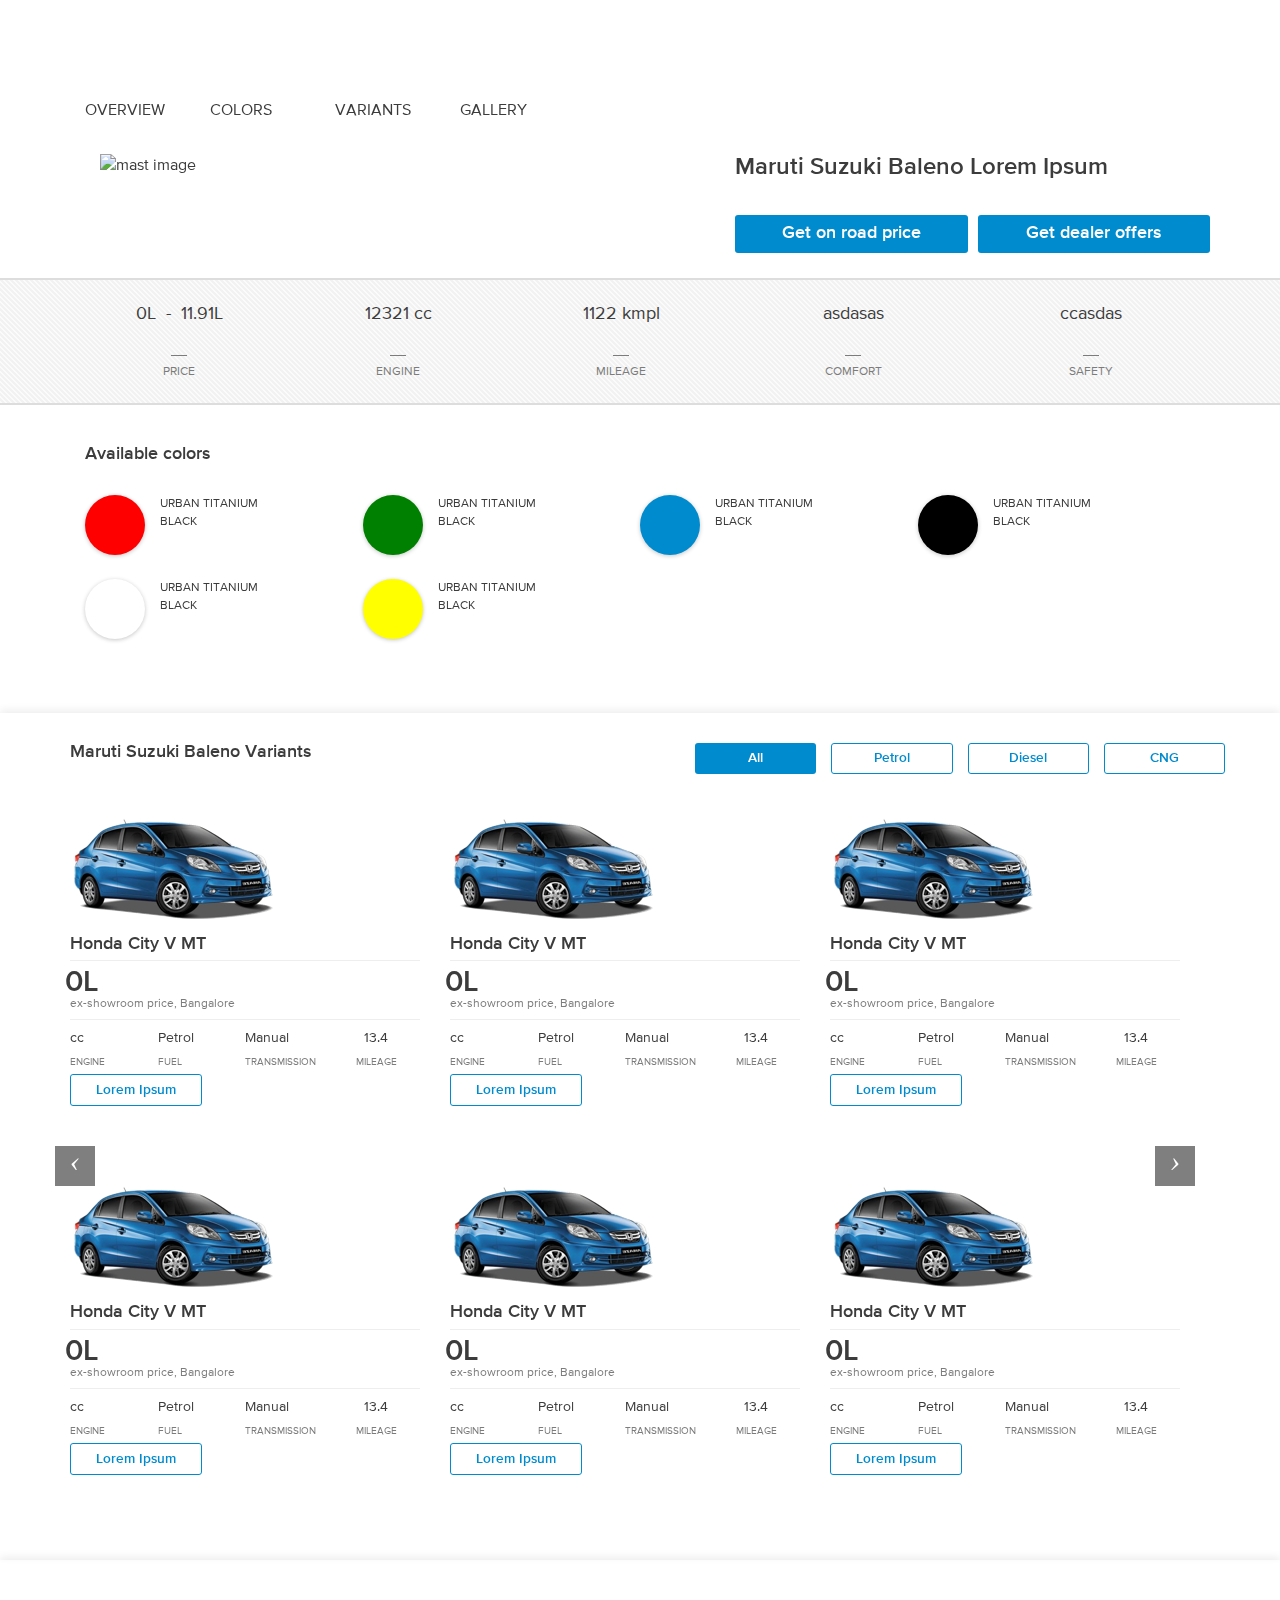
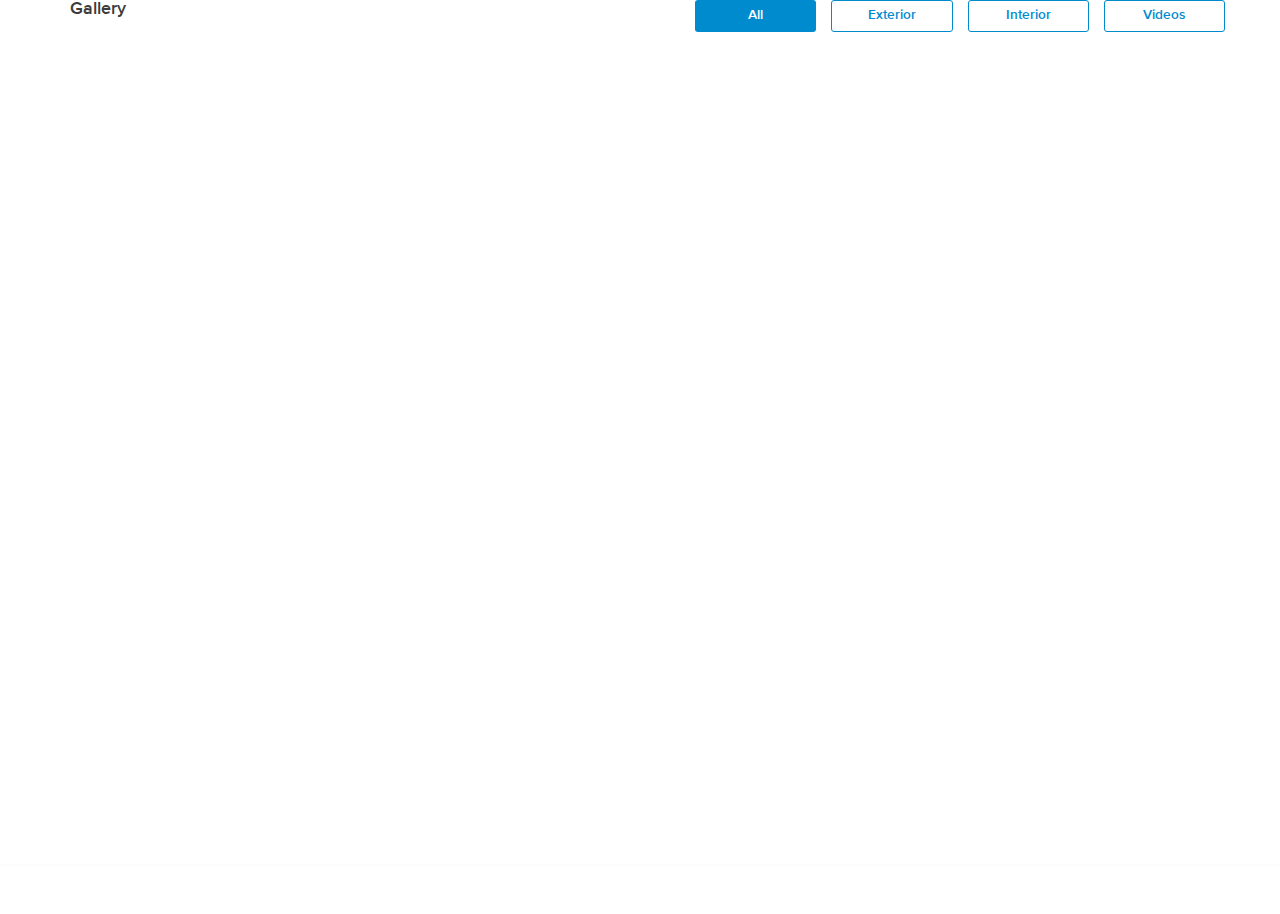
==== commit 1c52b546: "latest changes" ====
--- a/index.html
+++ b/index.html
@@ -180,10 +180,10 @@
 						<h2 class="col-xs-6 col-sm-6">Maruti Suzuki Baleno Variants</h2>		
 						<div class="col-xs-6 col-sm-6">
 								<ul class="row  nav-btn hidden-xs">
-										<li class="col-sm-3"><a class="btn btn-filled">All</a></li>
-										<li class="col-sm-3"><a class="btn btn-border">Petrol</a></li>
-										<li class="col-sm-3"><a class="btn btn-border">Diesel</a></li>
-										<li class="col-sm-3"><a class="btn btn-border">CNG</a></li>
+										<li class="col-sm-3"><a class="btn btn-filled" href="#js-tab-variant-all">All</a></li>
+										<li class="col-sm-3"><a class="btn btn-border" href="#js-tab-variant-petrol">Petrol</a></li>
+										<li class="col-sm-3"><a class="btn btn-border" href="#js-tab-variant-diesel">Diesel</a></li>
+										<li class="col-sm-3"><a class="btn btn-border" href="#js-tab-variant-cng">CNG</a></li>
 								</ul>
 						<div class="visible-xs pull-right">
 							<select class="frm-select">
@@ -208,38 +208,38 @@
 		  <!-- Wrapper for slides -->
 		  <div class="carousel-inner  col-xs-12 " role="listbox">
 			<div class="item active row">
-					<div class="nc-desc col-xs-12 col-sm-4">
-						<div class="nc-image hidden-xs">
-								<img src="images/car/newcars/variant.png">
-						</div>
-						<h4>Honda City V MT</h4>			
-						<div class="nc-price">
-							<h2>
-								<i class="icon-rupee-symbol"></i><span class="js-nc-price-val">0L</span>
-							</h2>
-							<div class="nc-src js-nc-city-val">ex-showroom price, Bangalore</div>
-						</div>
-						<ul class="nc-features col-xs-12">
-							 <li class="nc-engine col-xs-3">
-								<span class="js-nc-engine-val"> cc</span>
-								<span class="static">ENGINE</span>
-							  </li>
-							  <li class="nc-fuel col-xs-3">
-								<span class="js-nc-fuel-val">Petrol</span>
-								<span class="static">FUEL</span>
-							  </li>
-							  <li class="nc-transmission col-xs-3">
-								<span class="js-nc-transmission-val">Manual</span>
-								<span class="static">TRANSMISSION</span>
-							  </li>
-							  <li class="nc-mileage col-xs-3">
-								<span class="js-nc-mileage-val">13.4</span>
-								<span class="static">MILEAGE</span>
-							  </li>                       
-					  </ul>
-						<button type="button" class="btn btn-border cardButton col-md-5">Lorem Ipsum</button>				
-				</div>
-					<div class="nc-desc col-xs-12 col-sm-4">
+					<div class="nc-desc col-xs-12 col-sm-4 js-tab-variant-all">
+						<div class="nc-image hidden-xs">
+								<img src="images/car/newcars/variant.png">
+						</div>
+						<h4>Honda City V MT</h4>			
+						<div class="nc-price">
+							<h2>
+								<i class="icon-rupee-symbol"></i><span class="js-nc-price-val">0L</span>
+							</h2>
+							<div class="nc-src js-nc-city-val">ex-showroom price, Bangalore</div>
+						</div>
+						<ul class="nc-features col-xs-12">
+							 <li class="nc-engine col-xs-3">
+								<span class="js-nc-engine-val"> cc</span>
+								<span class="static">ENGINE</span>
+							  </li>
+							  <li class="nc-fuel col-xs-3">
+								<span class="js-nc-fuel-val">Petrol</span>
+								<span class="static">FUEL</span>
+							  </li>
+							  <li class="nc-transmission col-xs-3">
+								<span class="js-nc-transmission-val">Manual</span>
+								<span class="static">TRANSMISSION</span>
+							  </li>
+							  <li class="nc-mileage col-xs-3">
+								<span class="js-nc-mileage-val">13.4</span>
+								<span class="static">MILEAGE</span>
+							  </li>                       
+					  </ul>
+						<button type="button" class="btn btn-border cardButton col-md-5">Lorem Ipsum</button>				
+				</div>
+					<div class="nc-desc col-xs-12 col-sm-4 js-tab-variant-all">
 						<div class="nc-image hidden-xs">
 								<img src="images/car/newcars/variant.png">
 						</div>
@@ -270,7 +270,7 @@
 					  </ul>
 						<button type="button" class="btn btn-border cardButton col-md-5">Lorem Ipsum</button>				
 				</div>				
-					<div class="nc-desc col-xs-12 col-sm-4">
+					<div class="nc-desc col-xs-12 col-sm-4 js-tab-variant-all">
 						<div class="nc-image hidden-xs">
 								<img src="images/car/newcars/variant.png">
 						</div>
@@ -301,7 +301,7 @@
 					  </ul>
 						<button type="button" class="btn btn-border cardButton col-md-5">Lorem Ipsum</button>				
 				</div>		
-					<div class="nc-desc col-xs-12 col-sm-4">
+					<div class="nc-desc col-xs-12 col-sm-4 js-tab-variant-all">
 						<div class="nc-image hidden-xs">
 								<img src="images/car/newcars/variant.png">
 						</div>
@@ -332,7 +332,7 @@
 					  </ul>
 						<button type="button" class="btn btn-border cardButton col-md-5">Lorem Ipsum</button>				
 				</div>	
-					<div class="nc-desc col-xs-12 col-sm-4">
+					<div class="nc-desc col-xs-12 col-sm-4 js-tab-variant-all">
 						<div class="nc-image hidden-xs">
 								<img src="images/car/newcars/variant.png">
 						</div>
@@ -363,7 +363,7 @@
 					  </ul>
 						<button type="button" class="btn btn-border cardButton col-md-5">Lorem Ipsum</button>				
 				</div>				
-					<div class="nc-desc col-xs-12 col-sm-4">
+					<div class="nc-desc col-xs-12 col-sm-4 js-tab-variant-all">
 						<div class="nc-image hidden-xs">
 								<img src="images/car/newcars/variant.png">
 						</div>
@@ -394,41 +394,228 @@
 					  </ul>
 						<button type="button" class="btn btn-border cardButton col-md-5">Lorem Ipsum</button>				
 				</div>				
+					<div class="nc-desc col-xs-12 col-sm-4 js-tab-variant-petrol hidden">
+						<div class="nc-image hidden-xs">
+								<img src="images/car/newcars/variant.png">
+						</div>
+						<h4>Honda City V MT</h4>			
+						<div class="nc-price">
+							<h2>
+								<i class="icon-rupee-symbol"></i><span class="js-nc-price-val">0L</span>
+							</h2>
+							<div class="nc-src js-nc-city-val">ex-showroom price, Bangalore</div>
+						</div>
+						<ul class="nc-features col-xs-12">
+							 <li class="nc-engine col-xs-3">
+								<span class="js-nc-engine-val"> cc</span>
+								<span class="static">ENGINE</span>
+							  </li>
+							  <li class="nc-fuel col-xs-3">
+								<span class="js-nc-fuel-val">Petrol</span>
+								<span class="static">FUEL</span>
+							  </li>
+							  <li class="nc-transmission col-xs-3">
+								<span class="js-nc-transmission-val">Manual</span>
+								<span class="static">TRANSMISSION</span>
+							  </li>
+							  <li class="nc-mileage col-xs-3">
+								<span class="js-nc-mileage-val">13.4</span>
+								<span class="static">MILEAGE</span>
+							  </li>                       
+					  </ul>
+						<button type="button" class="btn btn-border cardButton col-md-5">Lorem Ipsum</button>				
+				</div>
+					<div class="nc-desc col-xs-12 col-sm-4 js-tab-variant-petrol  hidden">
+						<div class="nc-image hidden-xs">
+								<img src="images/car/newcars/variant.png">
+						</div>
+						<h4>Honda City V MT</h4>			
+						<div class="nc-price">
+							<h2>
+								<i class="icon-rupee-symbol"></i><span class="js-nc-price-val">0L</span>
+							</h2>
+							<div class="nc-src js-nc-city-val">ex-showroom price, Bangalore</div>
+						</div>
+						<ul class="nc-features col-xs-12">
+							 <li class="nc-engine col-xs-3">
+								<span class="js-nc-engine-val"> cc</span>
+								<span class="static">ENGINE</span>
+							  </li>
+							  <li class="nc-fuel col-xs-3">
+								<span class="js-nc-fuel-val">Petrol</span>
+								<span class="static">FUEL</span>
+							  </li>
+							  <li class="nc-transmission col-xs-3">
+								<span class="js-nc-transmission-val">Manual</span>
+								<span class="static">TRANSMISSION</span>
+							  </li>
+							  <li class="nc-mileage col-xs-3">
+								<span class="js-nc-mileage-val">13.4</span>
+								<span class="static">MILEAGE</span>
+							  </li>                       
+					  </ul>
+						<button type="button" class="btn btn-border cardButton col-md-5">Lorem Ipsum</button>				
+				</div>				
+					<div class="nc-desc col-xs-12 col-sm-4 js-tab-variant-petrol hidden">
+						<div class="nc-image hidden-xs">
+								<img src="images/car/newcars/variant.png">
+						</div>
+						<h4>Honda City V MT</h4>			
+						<div class="nc-price">
+							<h2>
+								<i class="icon-rupee-symbol"></i><span class="js-nc-price-val">0L</span>
+							</h2>
+							<div class="nc-src js-nc-city-val">ex-showroom price, Bangalore</div>
+						</div>
+						<ul class="nc-features col-xs-12">
+							 <li class="nc-engine col-xs-3">
+								<span class="js-nc-engine-val"> cc</span>
+								<span class="static">ENGINE</span>
+							  </li>
+							  <li class="nc-fuel col-xs-3">
+								<span class="js-nc-fuel-val">Petrol</span>
+								<span class="static">FUEL</span>
+							  </li>
+							  <li class="nc-transmission col-xs-3">
+								<span class="js-nc-transmission-val">Manual</span>
+								<span class="static">TRANSMISSION</span>
+							  </li>
+							  <li class="nc-mileage col-xs-3">
+								<span class="js-nc-mileage-val">13.4</span>
+								<span class="static">MILEAGE</span>
+							  </li>                       
+					  </ul>
+						<button type="button" class="btn btn-border cardButton col-md-5">Lorem Ipsum</button>				
+				</div>		
+					<div class="nc-desc col-xs-12 col-sm-4 js-tab-variant-diesel hidden">
+						<div class="nc-image hidden-xs">
+								<img src="images/car/newcars/variant.png">
+						</div>
+						<h4>Honda City V MT</h4>			
+						<div class="nc-price">
+							<h2>
+								<i class="icon-rupee-symbol"></i><span class="js-nc-price-val">0L</span>
+							</h2>
+							<div class="nc-src js-nc-city-val">ex-showroom price, Bangalore</div>
+						</div>
+						<ul class="nc-features col-xs-12">
+							 <li class="nc-engine col-xs-3">
+								<span class="js-nc-engine-val"> cc</span>
+								<span class="static">ENGINE</span>
+							  </li>
+							  <li class="nc-fuel col-xs-3">
+								<span class="js-nc-fuel-val">Petrol</span>
+								<span class="static">FUEL</span>
+							  </li>
+							  <li class="nc-transmission col-xs-3">
+								<span class="js-nc-transmission-val">Manual</span>
+								<span class="static">TRANSMISSION</span>
+							  </li>
+							  <li class="nc-mileage col-xs-3">
+								<span class="js-nc-mileage-val">13.4</span>
+								<span class="static">MILEAGE</span>
+							  </li>                       
+					  </ul>
+						<button type="button" class="btn btn-border cardButton col-md-5">Lorem Ipsum</button>				
+				</div>	
+					<div class="nc-desc col-xs-12 col-sm-4 js-tab-variant-diesel hidden">
+						<div class="nc-image hidden-xs">
+								<img src="images/car/newcars/variant.png">
+						</div>
+						<h4>Honda City V MT</h4>			
+						<div class="nc-price">
+							<h2>
+								<i class="icon-rupee-symbol"></i><span class="js-nc-price-val">0L</span>
+							</h2>
+							<div class="nc-src js-nc-city-val">ex-showroom price, Bangalore</div>
+						</div>
+						<ul class="nc-features col-xs-12">
+							 <li class="nc-engine col-xs-3">
+								<span class="js-nc-engine-val"> cc</span>
+								<span class="static">ENGINE</span>
+							  </li>
+							  <li class="nc-fuel col-xs-3">
+								<span class="js-nc-fuel-val">Petrol</span>
+								<span class="static">FUEL</span>
+							  </li>
+							  <li class="nc-transmission col-xs-3">
+								<span class="js-nc-transmission-val">Manual</span>
+								<span class="static">TRANSMISSION</span>
+							  </li>
+							  <li class="nc-mileage col-xs-3">
+								<span class="js-nc-mileage-val">13.4</span>
+								<span class="static">MILEAGE</span>
+							  </li>                       
+					  </ul>
+						<button type="button" class="btn btn-border cardButton col-md-5">Lorem Ipsum</button>				
+				</div>				
+					<div class="nc-desc col-xs-12 col-sm-4 js-tab-variant-diesel hidden">
+						<div class="nc-image hidden-xs">
+								<img src="images/car/newcars/variant.png">
+						</div>
+						<h4>Honda City V MT</h4>			
+						<div class="nc-price">
+							<h2>
+								<i class="icon-rupee-symbol"></i><span class="js-nc-price-val">0L</span>
+							</h2>
+							<div class="nc-src js-nc-city-val">ex-showroom price, Bangalore</div>
+						</div>
+						<ul class="nc-features col-xs-12">
+							 <li class="nc-engine col-xs-3">
+								<span class="js-nc-engine-val"> cc</span>
+								<span class="static">ENGINE</span>
+							  </li>
+							  <li class="nc-fuel col-xs-3">
+								<span class="js-nc-fuel-val">Petrol</span>
+								<span class="static">FUEL</span>
+							  </li>
+							  <li class="nc-transmission col-xs-3">
+								<span class="js-nc-transmission-val">Manual</span>
+								<span class="static">TRANSMISSION</span>
+							  </li>
+							  <li class="nc-mileage col-xs-3">
+								<span class="js-nc-mileage-val">13.4</span>
+								<span class="static">MILEAGE</span>
+							  </li>                       
+					  </ul>
+						<button type="button" class="btn btn-border cardButton col-md-5">Lorem Ipsum</button>				
+				</div>				
+
 				
 			</div>
 			<div class="item row">
-					<div class="nc-desc col-xs-12 col-sm-4">
-						<div class="nc-image hidden-xs">
-								<img src="images/car/newcars/variant.png">
-						</div>
-						<h4>Honda City V MT</h4>			
-						<div class="nc-price">
-							<h2>
-								<i class="icon-rupee-symbol"></i><span class="js-nc-price-val">0L</span>
-							</h2>
-							<div class="nc-src js-nc-city-val">ex-showroom price, Bangalore</div>
-						</div>
-						<ul class="nc-features col-xs-12">
-							 <li class="nc-engine col-xs-3">
-								<span class="js-nc-engine-val"> cc</span>
-								<span class="static">ENGINE</span>
-							  </li>
-							  <li class="nc-fuel col-xs-3">
-								<span class="js-nc-fuel-val">Petrol</span>
-								<span class="static">FUEL</span>
-							  </li>
-							  <li class="nc-transmission col-xs-3">
-								<span class="js-nc-transmission-val">Manual</span>
-								<span class="static">TRANSMISSION</span>
-							  </li>
-							  <li class="nc-mileage col-xs-3">
-								<span class="js-nc-mileage-val">13.4</span>
-								<span class="static">MILEAGE</span>
-							  </li>                       
-					  </ul>
-						<button type="button" class="btn btn-border cardButton col-md-5">Lorem Ipsum</button>				
-				</div>
-					<div class="nc-desc col-xs-12 col-sm-4">
+					<div class="nc-desc col-xs-12 col-sm-4 js-tab-variant-all">
+						<div class="nc-image hidden-xs">
+								<img src="images/car/newcars/variant.png">
+						</div>
+						<h4>Honda City V MT</h4>			
+						<div class="nc-price">
+							<h2>
+								<i class="icon-rupee-symbol"></i><span class="js-nc-price-val">0L</span>
+							</h2>
+							<div class="nc-src js-nc-city-val">ex-showroom price, Bangalore</div>
+						</div>
+						<ul class="nc-features col-xs-12">
+							 <li class="nc-engine col-xs-3">
+								<span class="js-nc-engine-val"> cc</span>
+								<span class="static">ENGINE</span>
+							  </li>
+							  <li class="nc-fuel col-xs-3">
+								<span class="js-nc-fuel-val">Petrol</span>
+								<span class="static">FUEL</span>
+							  </li>
+							  <li class="nc-transmission col-xs-3">
+								<span class="js-nc-transmission-val">Manual</span>
+								<span class="static">TRANSMISSION</span>
+							  </li>
+							  <li class="nc-mileage col-xs-3">
+								<span class="js-nc-mileage-val">13.4</span>
+								<span class="static">MILEAGE</span>
+							  </li>                       
+					  </ul>
+						<button type="button" class="btn btn-border cardButton col-md-5">Lorem Ipsum</button>				
+				</div>
+					<div class="nc-desc col-xs-12 col-sm-4 js-tab-variant-all">
 						<div class="nc-image hidden-xs">
 								<img src="images/car/newcars/variant.png">
 						</div>
@@ -459,7 +646,7 @@
 					  </ul>
 						<button type="button" class="btn btn-border cardButton col-md-5">Lorem Ipsum</button>				
 				</div>				
-					<div class="nc-desc col-xs-12 col-sm-4">
+					<div class="nc-desc col-xs-12 col-sm-4 js-tab-variant-all">
 						<div class="nc-image hidden-xs">
 								<img src="images/car/newcars/variant.png">
 						</div>
@@ -490,7 +677,7 @@
 					  </ul>
 						<button type="button" class="btn btn-border cardButton col-md-5">Lorem Ipsum</button>				
 				</div>		
-					<div class="nc-desc col-xs-12 col-sm-4">
+					<div class="nc-desc col-xs-12 col-sm-4 js-tab-variant-all">
 						<div class="nc-image hidden-xs">
 								<img src="images/car/newcars/variant.png">
 						</div>
@@ -521,7 +708,7 @@
 					  </ul>
 						<button type="button" class="btn btn-border cardButton col-md-5">Lorem Ipsum</button>				
 				</div>	
-					<div class="nc-desc col-xs-12 col-sm-4">
+					<div class="nc-desc col-xs-12 col-sm-4 js-tab-variant-all">
 						<div class="nc-image hidden-xs">
 								<img src="images/car/newcars/variant.png">
 						</div>
@@ -552,7 +739,7 @@
 					  </ul>
 						<button type="button" class="btn btn-border cardButton col-md-5">Lorem Ipsum</button>				
 				</div>				
-					<div class="nc-desc col-xs-12 col-sm-4">
+					<div class="nc-desc col-xs-12 col-sm-4 js-tab-variant-all">
 						<div class="nc-image hidden-xs">
 								<img src="images/car/newcars/variant.png">
 						</div>
@@ -1049,10 +1236,10 @@
 					<h2 class="col-xs-6 col-sm-6">Gallery</h2>
 					<div class="col-xs-6 col-sm-6  ">
 						<ul class="row nav-btn hidden-xs" role="tablist">
-							<li role="presentation" class="col-xs-3"><a class="btn btn-filled">All</a></li>
-							<li role="presentation" class="col-xs-3"><a class="btn btn-border">Exterior</a></li>
-							<li role="presentation" class="col-xs-3"><a class="btn btn-border">Interior</a></li>
-							<li role="presentation" class="col-xs-3"><a class="btn btn-border">Videos</a></li>		
+							<li role="presentation" class="col-xs-3"><a class="btn btn-filled" href="#js-tab-all">All</a></li>
+							<li role="presentation" class="col-xs-3"><a class="btn btn-border"  href="#js-tab-exterior">Exterior</a></li>
+							<li role="presentation" class="col-xs-3"><a class="btn btn-border"  href="#js-tab-interior">Interior</a></li>
+							<li role="presentation" class="col-xs-3"><a class="btn btn-border"  href="#js-tab-video">Videos</a></li>		
 						</ul>
 						<div class="visible-xs pull-right">
 							<select class="frm-select">
@@ -1067,52 +1254,60 @@
 			</div>
 			<div class="nc-gallery-all container-fluid no-lr-padding tab-content"  data-class="animate-gallery" >
 			    <div role="tabpanel" class="tab-pane active" id="allgallery">
-					<figure class="col-xs-6 col-sm-3">
+					<figure class="col-xs-6 col-sm-3 js-tab-all">
 						<div>
 							<img src="http://goo.gl/ZW7qVA">
 						</div>
 							<figcaption><h2>+</h2>					
 							</figcaption>
 					</figure>
-					<figure class="col-xs-6 col-sm-3">
+					<figure class="col-xs-6 col-sm-3  js-tab-all">
 						<div>
 							<img src="http://goo.gl/ZW7qVA">
 						</div>
 							<figcaption><h2>+</h2>					
 							</figcaption>
 					</figure>
-					<figure class="col-xs-6 col-sm-3">
+					<figure class="col-xs-6 col-sm-3  js-tab-all">
 						<div>
 							<img src="http://goo.gl/ZW7qVA">
 						</div>
 							<figcaption><h2>+</h2>					
 							</figcaption>
 					</figure>
-					<figure class="col-xs-6 col-sm-3"><div>
+					<figure class="col-xs-6 col-sm-3  js-tab-all"><div>
+									<img src="http://goo.gl/ZW7qVA">
+					</div>
+						<figcaption>							
+								<span>+</span>
+								<span>24 more photos</span>
+						</figcaption>
+					</figure>
+					<figure class="col-xs-6 col-sm-3  js-tab-all hidden-xs"><div>
 									<img src="http://goo.gl/ZW7qVA">
 					</div>
 							<figcaption><h2>+</h2>					
 							</figcaption>
 					</figure>
-					<figure class="col-xs-6 col-sm-3"><div>
+					<figure class="col-xs-6 col-sm-3  js-tab-all hidden-xs"><div>
 									<img src="http://goo.gl/ZW7qVA">
 					</div>
 							<figcaption><h2>+</h2>					
 							</figcaption>
 					</figure>
-					<figure class="col-xs-6 col-sm-3"><div>
+					<figure class="col-xs-6 col-sm-3  js-tab-all hidden-xs"><div>
 									<img src="http://goo.gl/ZW7qVA">
 					</div>
 							<figcaption><h2>+</h2>					
 							</figcaption>
 					</figure>
-					<figure class="col-xs-6 col-sm-3"><div>
-									<img src="http://goo.gl/ZW7qVA">
-					</div>
-							<figcaption><h2>+</h2>					
-							</figcaption>
+					<figure class="col-xs-6 col-sm-3  js-tab-all hidden-xs">
+						<div>
+							<img src="http://goo.gl/ZW7qVA">
+						</div>
+
 					</figure>
-					<figure class="col-xs-6 col-sm-3">
+					<figure class="col-xs-6 col-sm-3  js-tab-all hidden-xs">
 						<div>
 							<img src="http://goo.gl/ZW7qVA">
 						</div>
@@ -1121,7 +1316,71 @@
 								<span>20 more photos</span>
 						</figcaption>
 					</figure>
-				
+					<figure class="col-xs-6 col-sm-3  js-tab-exterior hidden">
+						<div>
+							<img src="http://goo.gl/ZW7qVA">
+						</div>
+						<figcaption>							
+								<span>+</span>
+								<span>20 more photos</span>
+						</figcaption>
+					</figure>
+					<figure class="col-xs-6 col-sm-3  js-tab-exterior hidden">
+						<div>
+							<img src="http://goo.gl/ZW7qVA">
+						</div>
+						<figcaption>							
+								<span>+</span>
+								<span>20 more photos</span>
+						</figcaption>
+					</figure>
+					<figure class="col-xs-6 col-sm-3  js-tab-exterior hidden">
+						<div>
+							<img src="http://goo.gl/ZW7qVA">
+						</div>
+						<figcaption>							
+								<span>+</span>
+								<span>20 more photos</span>
+						</figcaption>
+					</figure>					
+					<figure class="col-xs-6 col-sm-3  js-tab-exterior hidden">
+						<div>
+							<img src="http://goo.gl/ZW7qVA">
+						</div>
+						<figcaption>							
+								<span>+</span>
+								<span>20 more photos</span>
+						</figcaption>
+					</figure>					
+					<figure class="col-xs-6 col-sm-3  js-tab-exterior hidden">
+						<div>
+							<img src="http://goo.gl/ZW7qVA">
+						</div>
+						<figcaption>							
+								<span>+</span>
+								<span>20 more photos</span>
+						</figcaption>
+					</figure>					
+					<figure class="col-xs-6 col-sm-3  js-tab-interior hidden">
+						<div>
+							<img src="http://goo.gl/ZW7qVA">
+						</div>
+						<figcaption>							
+								<span>+</span>
+								<span>20 more photos</span>
+						</figcaption>
+					</figure>					
+					<figure class="col-xs-6 col-sm-3  js-tab-interior hidden">
+						<div>
+							<img src="http://goo.gl/ZW7qVA">
+						</div>
+						<figcaption>							
+								<span>+</span>
+								<span>20 more photos</span>
+						</figcaption>
+					</figure>					
+					
+					
 				<div id="d-gallery-carousel" class="carousel slide hidden" data-ride="carousel">
 				</div>
 
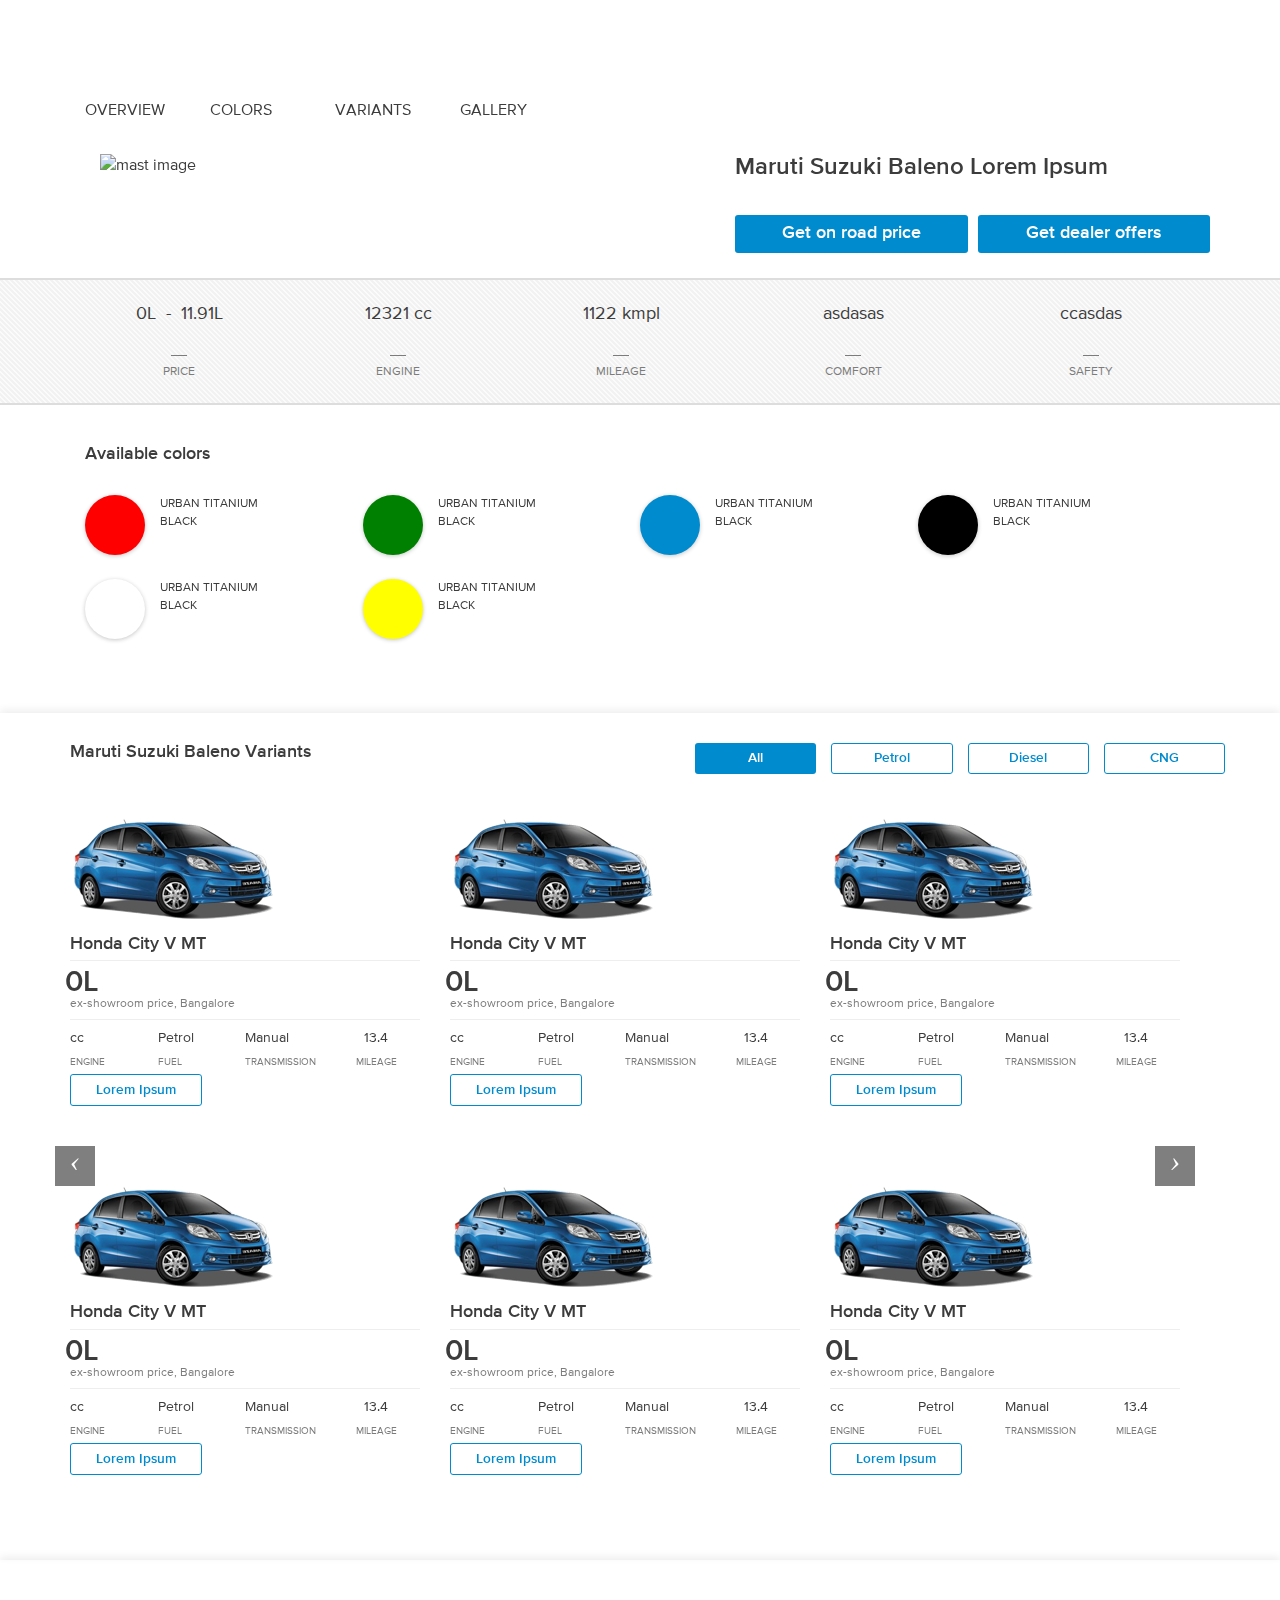
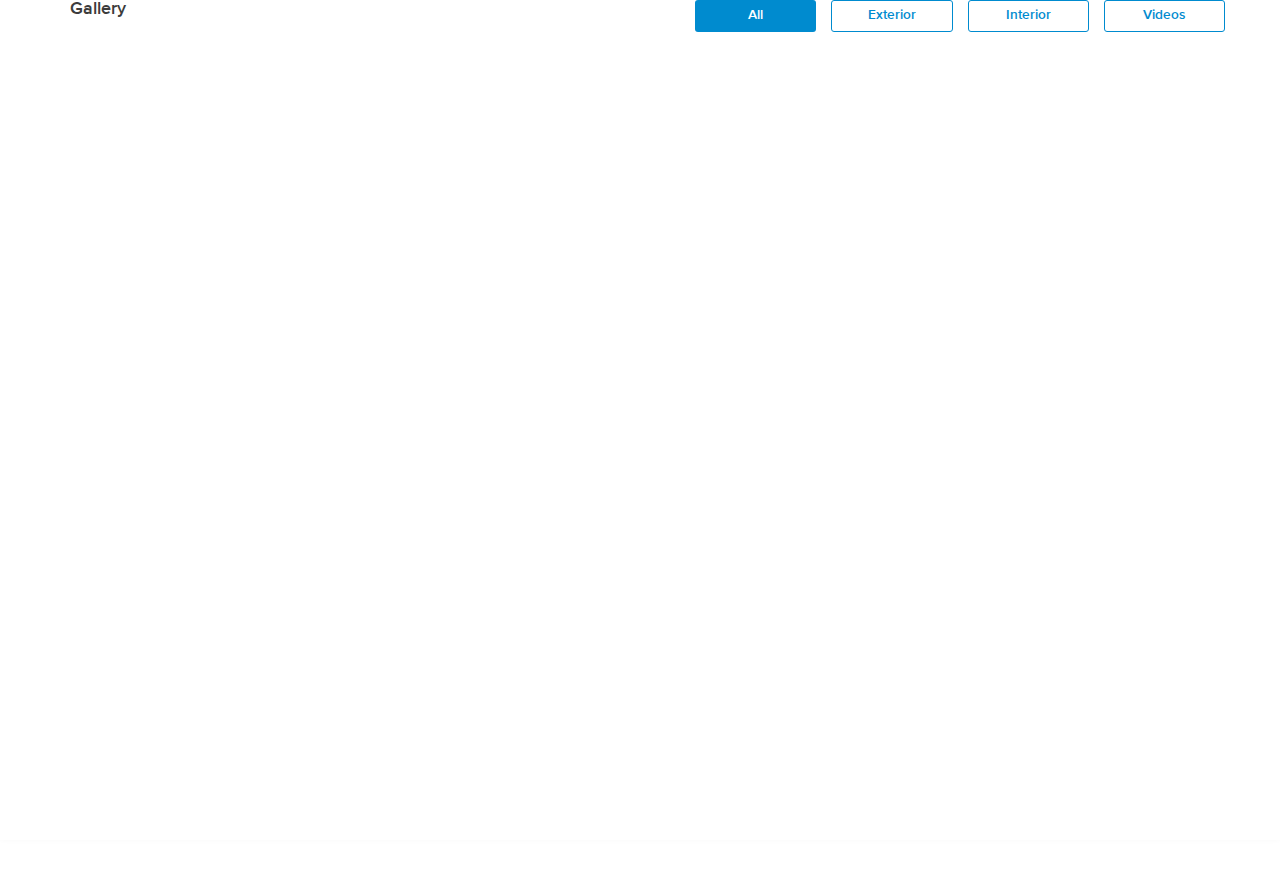
==== commit 08beca85: "added gallery change" ====
--- a/index.html
+++ b/index.html
@@ -200,9 +200,9 @@
 		<div id="d-variant-carousel" class="carousel slide row hidden-xs" data-ride="carousel">
 		  <!-- Indicators -->
 		  <ol class="carousel-indicators">
-			<li data-target="#d-variant-carousel" data-slide-to="0" class="active"></li>
-			<li data-target="#d-variant-carousel" data-slide-to="1"></li>
-			<li data-target="#d-variant-carousel" data-slide-to="2"></li>
+			<li data-target="#d-variant-carousel" xyz="0" class="active"></li>
+			<li data-target="#d-variant-carousel" xyz="1"></li>
+			<li data-target="#d-variant-carousel" xyz="2"></li>
 		  </ol>
 
 		  <!-- Wrapper for slides -->
@@ -1131,78 +1131,78 @@
 							<div id="m-thumbnail-all" class="carousel slide" data-ride="carousel">
 										<div class="carousel-inner" role="listbox">
 											<div class="item active">
-												<div class="thumbnail js-tab-all">
+												<div class="thumbnail js-tab-all" data-target="#m-gallery-carousel" xyz="1">
 											  		<img class="img-responsive" src="http://goo.gl/fNuEqM" alt="Image">
 												</div>
-												<div  class="thumbnail js-tab-all">
-											  		<img class="img-responsive" src="http://goo.gl/ZW7qVA" alt="Image">
-												</div>
-												<div  class="thumbnail js-tab-all">
+												<div  class="thumbnail js-tab-all" data-target="#m-gallery-carousel" xyz="2">
+											  		<img class="img-responsive" src="http://goo.gl/ZW7qVA" alt="Image">
+												</div>
+												<div  class="thumbnail js-tab-all" data-target="#m-gallery-carousel" xyz="3">
 											  		<img class="img-responsive" src="http://goo.gl/fNuEqM" alt="Image">
 												</div>
-												<div  class="thumbnail js-tab-all">
-											  		<img class="img-responsive" src="http://goo.gl/ZW7qVA" alt="Image">
-												</div>
-												<div  class="thumbnail js-tab-exterior  hidden">
+												<div  class="thumbnail js-tab-all" data-target="#m-gallery-carousel" xyz="4">
+											  		<img class="img-responsive" src="http://goo.gl/ZW7qVA" alt="Image">
+												</div>
+												<div  class="thumbnail js-tab-exterior  hidden" data-target="#m-gallery-carousel" xyz="1">
 											  		<img class="img-responsive" src="http://teja1.kuikr.com/images/QuikrCar/images/new_cars/Bugatti_Veyron/1.jpg" alt="Image">
 												</div>
-												<div  class="thumbnail js-tab-exterior  hidden">
-											  		<img class="img-responsive" src="http://goo.gl/ZW7qVA" alt="Image">
-												</div>
-												<div  class="thumbnail js-tab-exterior  hidden">
-											  		<img class="img-responsive" src="http://goo.gl/ZW7qVA" alt="Image">
-												</div>
-												<div  class="thumbnail js-tab-exterior  hidden">
-											  		<img class="img-responsive" src="http://goo.gl/ZW7qVA" alt="Image">
-												</div>
-												<div  class="thumbnail js-tab-interior  hidden">
+												<div  class="thumbnail js-tab-exterior  hidden" data-target="#m-gallery-carousel" xyz="2">
+											  		<img class="img-responsive" src="http://goo.gl/ZW7qVA" alt="Image">
+												</div>
+												<div  class="thumbnail js-tab-exterior  hidden" data-target="#m-gallery-carousel" xyz="3">
+											  		<img class="img-responsive" src="http://goo.gl/ZW7qVA" alt="Image">
+												</div>
+												<div  class="thumbnail js-tab-exterior  hidden" data-target="#m-gallery-carousel" xyz="4">
+											  		<img class="img-responsive" src="http://goo.gl/ZW7qVA" alt="Image">
+												</div>
+												<div  class="thumbnail js-tab-interior  hidden" data-target="#m-gallery-carousel" xyz="1">
 											  		<img class="img-responsive" src="http://teja1.kuikr.com/images/QuikrCar/images/new_cars/Aston-Martin_Vanquish/1.jpg" alt="Image">
 												</div>
-												<div  class="thumbnail js-tab-interior  hidden">
-											  		<img class="img-responsive" src="http://goo.gl/ZW7qVA" alt="Image">
-												</div>
-												<div  class="thumbnail js-tab-interior  hidden">
-											  		<img class="img-responsive" src="http://goo.gl/ZW7qVA" alt="Image">
-												</div>
-												<div  class="thumbnail js-tab-interior  hidden">
+												<div  class="thumbnail js-tab-interior  hidden" data-target="#m-gallery-carousel" xyz="2">
+											  		<img class="img-responsive" src="http://goo.gl/ZW7qVA" alt="Image">
+												</div>
+												<div  class="thumbnail js-tab-interior  hidden" data-target="#m-gallery-carousel" xyz="3">
+											  		<img class="img-responsive" src="http://goo.gl/ZW7qVA" alt="Image">
+												</div>
+												<div  class="thumbnail js-tab-interior  hidden" data-target="#m-gallery-carousel" xyz="4">
 											  		<img class="img-responsive" src="http://goo.gl/ZW7qVA" alt="Image">
 												</div>												
 											</div>
 											<div class="item">
-												<div class="thumbnail js-tab-all">
+												<div class="thumbnail js-tab-all" data-target="#m-gallery-carousel" xyz="6">
 											  		<img class="img-responsive" src="http://goo.gl/fNuEqM" alt="Image">
 												</div>
-												<div  class="thumbnail js-tab-all">
-											  		<img class="img-responsive" src="http://goo.gl/ZW7qVA" alt="Image">
-												</div>
-												<div  class="thumbnail js-tab-all">
+												<div  class="thumbnail js-tab-all" data-target="#m-gallery-carousel" xyz="6">
+											  		<img class="img-responsive" src="http://goo.gl/ZW7qVA" alt="Image">
+												</div>
+												<div  class="thumbnail js-tab-all" data-target="#m-gallery-carousel" xyz="6">
 											  		<img class="img-responsive" src="http://goo.gl/fNuEqM" alt="Image">
 												</div>
-												<div  class="thumbnail js-tab-all">
-											  		<img class="img-responsive" src="http://goo.gl/ZW7qVA" alt="Image">
-												</div>
-												<div  class="thumbnail js-tab-exterior hidden">
-											  		<img class="img-responsive" src="http://goo.gl/ZW7qVA" alt="Image">
-												</div>
-												<div  class="thumbnail js-tab-exterior  hidden">
-											  		<img class="img-responsive" src="http://goo.gl/ZW7qVA" alt="Image">
-												</div>
-												<div  class="thumbnail js-tab-exterior  hidden">
-											  		<img class="img-responsive" src="http://goo.gl/ZW7qVA" alt="Image">
-												</div>
-												<div  class="thumbnail js-tab-exterior  hidden">
-											  		<img class="img-responsive" src="http://goo.gl/ZW7qVA" alt="Image">
-												</div>
-												<div  class="thumbnail js-tab-interior  hidden">
-											  		<img class="img-responsive" src="http://goo.gl/ZW7qVA" alt="Image">
-												</div>
-												<div  class="thumbnail js-tab-interior  hidden">
-											  		<img class="img-responsive" src="http://goo.gl/ZW7qVA" alt="Image">
-												</div>
-												<div  class="thumbnail js-tab-interior  hidden">
-											  		<img class="img-responsive" src="http://goo.gl/ZW7qVA" alt="Image">
-												</div>
-												<div  class="thumbnail js-tab-interior  hidden">
+												<div  class="thumbnail js-tab-all" data-target="#m-gallery-carousel" xyz="6">
+											  		<img class="img-responsive" src="http://goo.gl/ZW7qVA" alt="Image">
+												</div>
+												<div  class="thumbnail js-tab-exterior hidden" data-target="#m-gallery-carousel" xyz="6">
+											  		<img class="img-responsive" src="http://goo.gl/ZW7qVA" alt="Image">
+												</div>
+												<div  class="thumbnail js-tab-exterior  hidden" data-target="#m-gallery-carousel" xyz="6">
+											  		<img class="img-responsive" src="http://goo.gl/ZW7qVA" alt="Image">
+												</div>
+												<div  class="thumbnail js-tab-exterior  hidden" data-target="#m-gallery-carousel" xyz="6">
+											  		<img class="img-responsive" src="http://goo.gl/ZW7qVA" alt="Image">
+												</div>
+												<div  class="thumbnail js-tab-exterior  hidden" data-target="#m-gallery-carousel" xyz="6">
+											  		<img class="img-responsive" src="http://goo.gl/ZW7qVA" alt="Image">
+												</div>
+												<div  class="thumbnail js-tab-interior  hidden" data-target="#m-gallery-carousel" xyz="6">
+											  		<img class="img-responsive" src="http://goo.gl/ZW7qVA" alt="Image">
+												</div>
+												<div  class="thumbnail js-tab-interior  hidden" data-target="#m-gallery-carousel" xyz="6">
+											  		<img class="img-responsive" src="http://goo.gl/ZW7qVA" alt="Image">
+												</div>
+												<div  class="thumbnail js-tab-interior  hidden" data-target="#m-gallery-carousel" xyz="6">
+											  		<img class="img-responsive" src="http://goo.gl/ZW7qVA" alt="Image">
+												</div>
+												<div  class="thumbnail js-tab-interior  hidden" data-target="#m-gallery-carousel" xyz="6">
 											  		<img class="img-responsive" src="http://goo.gl/ZW7qVA" alt="Image">
 												</div>											
 											</div>
--- a/css/carsmodel.css
+++ b/css/carsmodel.css
@@ -535,30 +535,6 @@
   background-color: #7c7c7c;
   margin: 10px auto;
 }
-div.wrapper ._imagehover {
-  opacity: .2;
-  -webkit-transform: scale(1.2);
-  -moz-transform: scale(1.2);
-  -ms-transform: scale(1.2);
-  -o-transform: scale(1.2);
-}
-div.wrapper ._figcaption figcaption {
-  position: absolute;
-  top: 26%;
-  line-height: 1em;
-  left: 12%;
-  color: #ffffff;
-}
-div.wrapper ._figcaption figcaption span {
-  display: block;
-}
-div.wrapper ._figcaption figcaption span:first-child {
-  font-size: 80px;
-  line-height: 1em;
-}
-div.wrapper ._figcaption figcaption span:last-child {
-  font-size: 36px;
-}
 div.wrapper section.nc-gallery {
   -webkit-box-shadow: 0 -3px 8px #eee;
   -moz-box-shadow: 0 -3px 8px #eee;
@@ -719,83 +695,52 @@
   -ms-transform: scale(1.2);
   -o-transform: scale(1.2);
 }
-div.wrapper section.nc-gallery .nc-gallery-all figure figcaption h2 {
-  color: #fff;
-  position: absolute;
-  font-size: 20px;
-  font-size: 5em;
-  top: 0;
-  opacity: 0;
-  -webkit-transition: -webkit-transform 0.35s, opacity 0.35s;
-  transition: transform 0.35s, opacity 0.35s;
-  -webkit-transform: translate3d(0, 20px, 0);
-  transform: translate3d(0, 20px, 0);
-}
-div.wrapper section.nc-gallery .nc-gallery-all figure figcaption:hover {
-  -webkit-transform: translate3d(0, 0, 0);
-  transform: translate3d(0, 0, 0);
-}
-div.wrapper section.nc-gallery .nc-gallery-all figure:nth-child(4) img {
-  opacity: .2;
-  -webkit-transform: scale(1.2);
-  -moz-transform: scale(1.2);
-  -ms-transform: scale(1.2);
-  -o-transform: scale(1.2);
-}
-div.wrapper section.nc-gallery .nc-gallery-all figure:nth-child(4) figcaption {
+div.wrapper section.nc-gallery .nc-gallery-all figure figcaption {
   position: absolute;
   top: 26%;
   line-height: 1em;
   left: 12%;
   color: #ffffff;
 }
-div.wrapper section.nc-gallery .nc-gallery-all figure:nth-child(4) figcaption span {
+div.wrapper section.nc-gallery .nc-gallery-all figure figcaption span {
   display: block;
 }
-div.wrapper section.nc-gallery .nc-gallery-all figure:nth-child(4) figcaption span:first-child {
-  font-size: 80px;
+div.wrapper section.nc-gallery .nc-gallery-all figure figcaption span:first-child {
+  font-size: 64px;
   line-height: 1em;
 }
-div.wrapper section.nc-gallery .nc-gallery-all figure:nth-child(4) figcaption span:last-child {
-  font-size: 36px;
-}
-div.wrapper section.nc-gallery .nc-gallery-all figure:nth-child(2n) > div {
-  margin-right: 0;
-}
-@media (min-width: 992px) {
+@media (min-width: 992px) {
+  div.wrapper section.nc-gallery .nc-gallery-all figure figcaption span:first-child {
+    font-size: 80px;
+  }
+}
+div.wrapper section.nc-gallery .nc-gallery-all figure figcaption span:last-child {
+  font-size: 20px;
+}
+@media (min-width: 992px) {
+  div.wrapper section.nc-gallery .nc-gallery-all figure figcaption span:last-child {
+    font-size: 36px;
+  }
+}
+@media (max-width: 767px) {
   div.wrapper section.nc-gallery .nc-gallery-all figure:nth-child(4) img {
-    opacity: 1;
-    -webkit-transform: scale(1);
-    -moz-transform: scale(1);
-    -ms-transform: scale(1);
-    -o-transform: scale(1);
+    opacity: .2;
+    -webkit-transform: scale(1.2);
+    -moz-transform: scale(1.2);
+    -ms-transform: scale(1.2);
+    -o-transform: scale(1.2);
   }
   div.wrapper section.nc-gallery .nc-gallery-all figure:nth-child(2n) > div {
-    margin-right: 5px;
-  }
+    margin-right: 0;
+  }
+}
+@media (min-width: 992px) {
   div.wrapper section.nc-gallery .nc-gallery-all figure:nth-child(8) img {
     opacity: .2;
     -webkit-transform: scale(1.2);
     -moz-transform: scale(1.2);
     -ms-transform: scale(1.2);
     -o-transform: scale(1.2);
-  }
-  div.wrapper section.nc-gallery .nc-gallery-all figure:nth-child(8) figcaption {
-    position: absolute;
-    top: 26%;
-    line-height: 1em;
-    left: 12%;
-    color: #ffffff;
-  }
-  div.wrapper section.nc-gallery .nc-gallery-all figure:nth-child(8) figcaption span {
-    display: block;
-  }
-  div.wrapper section.nc-gallery .nc-gallery-all figure:nth-child(8) figcaption span:first-child {
-    font-size: 80px;
-    line-height: 1em;
-  }
-  div.wrapper section.nc-gallery .nc-gallery-all figure:nth-child(8) figcaption span:last-child {
-    font-size: 36px;
   }
   div.wrapper section.nc-gallery .nc-gallery-all figure:nth-child(4n) > div {
     margin-right: 0;
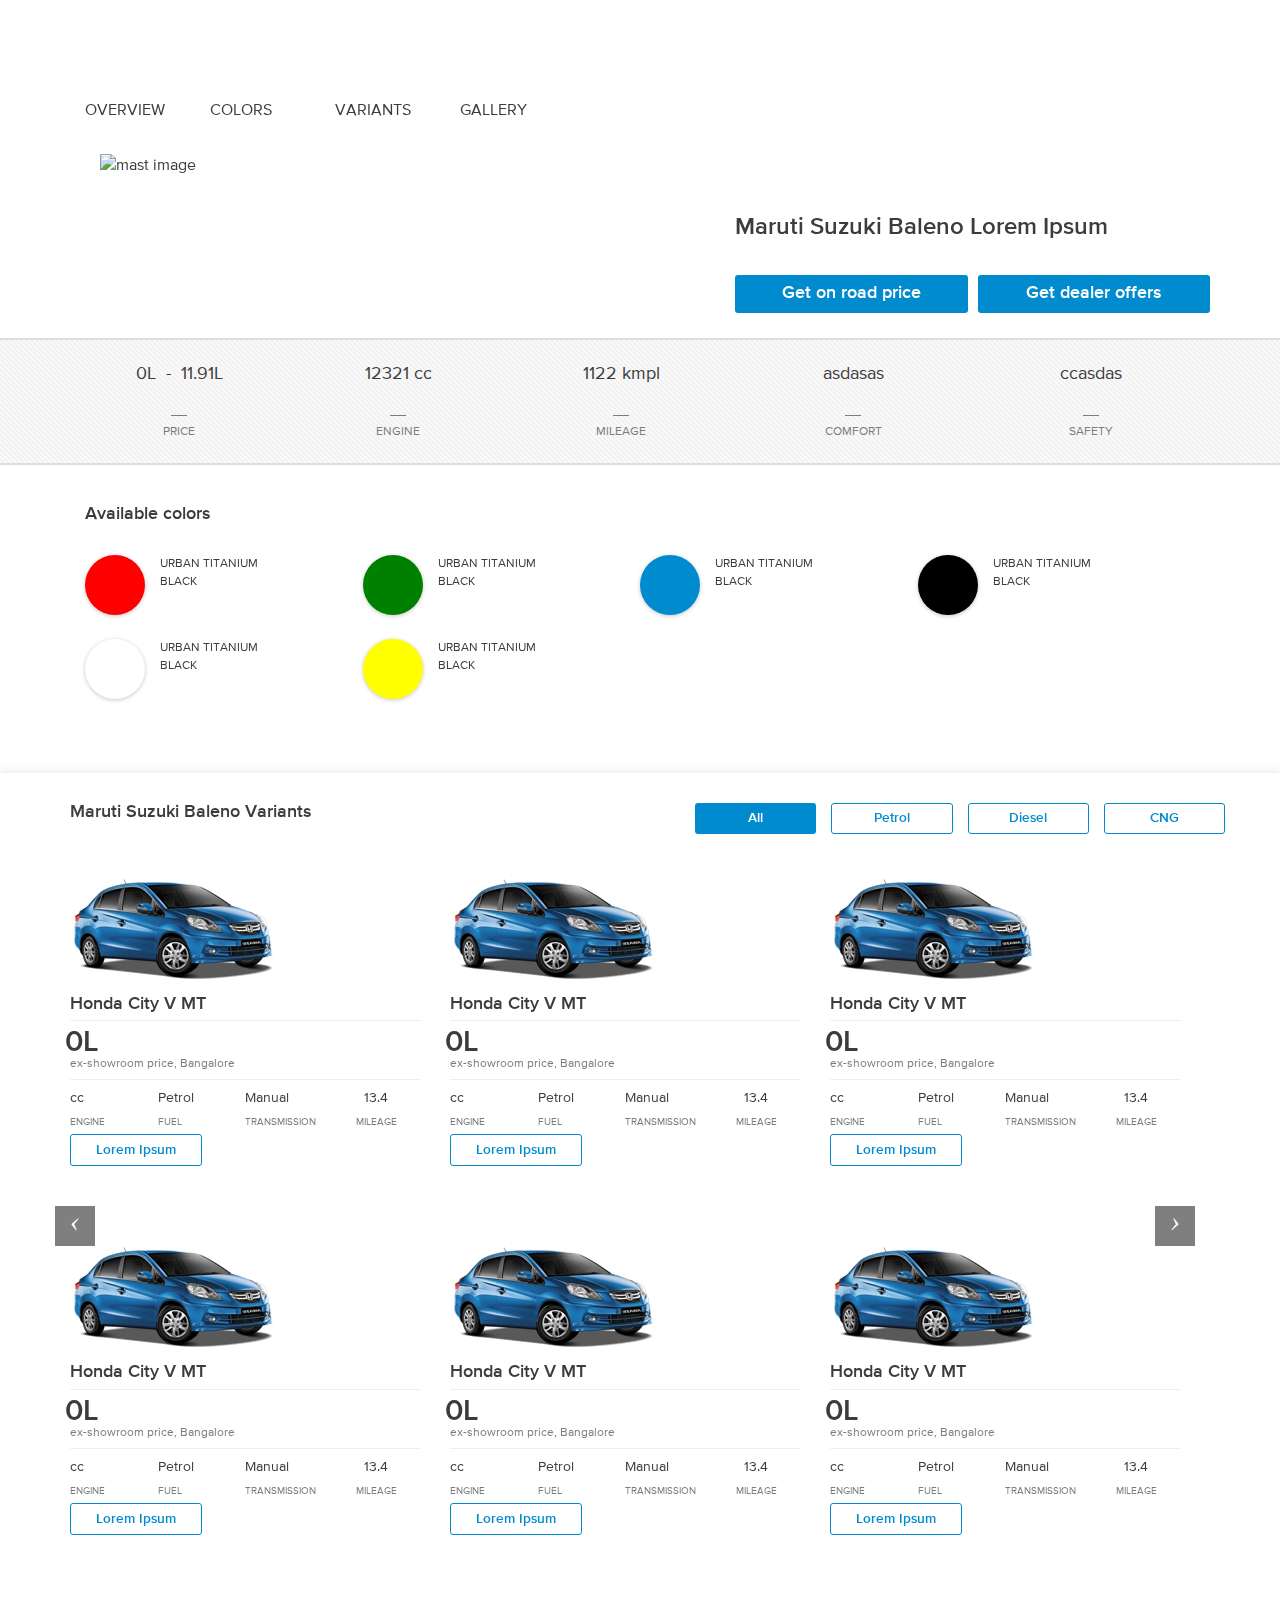
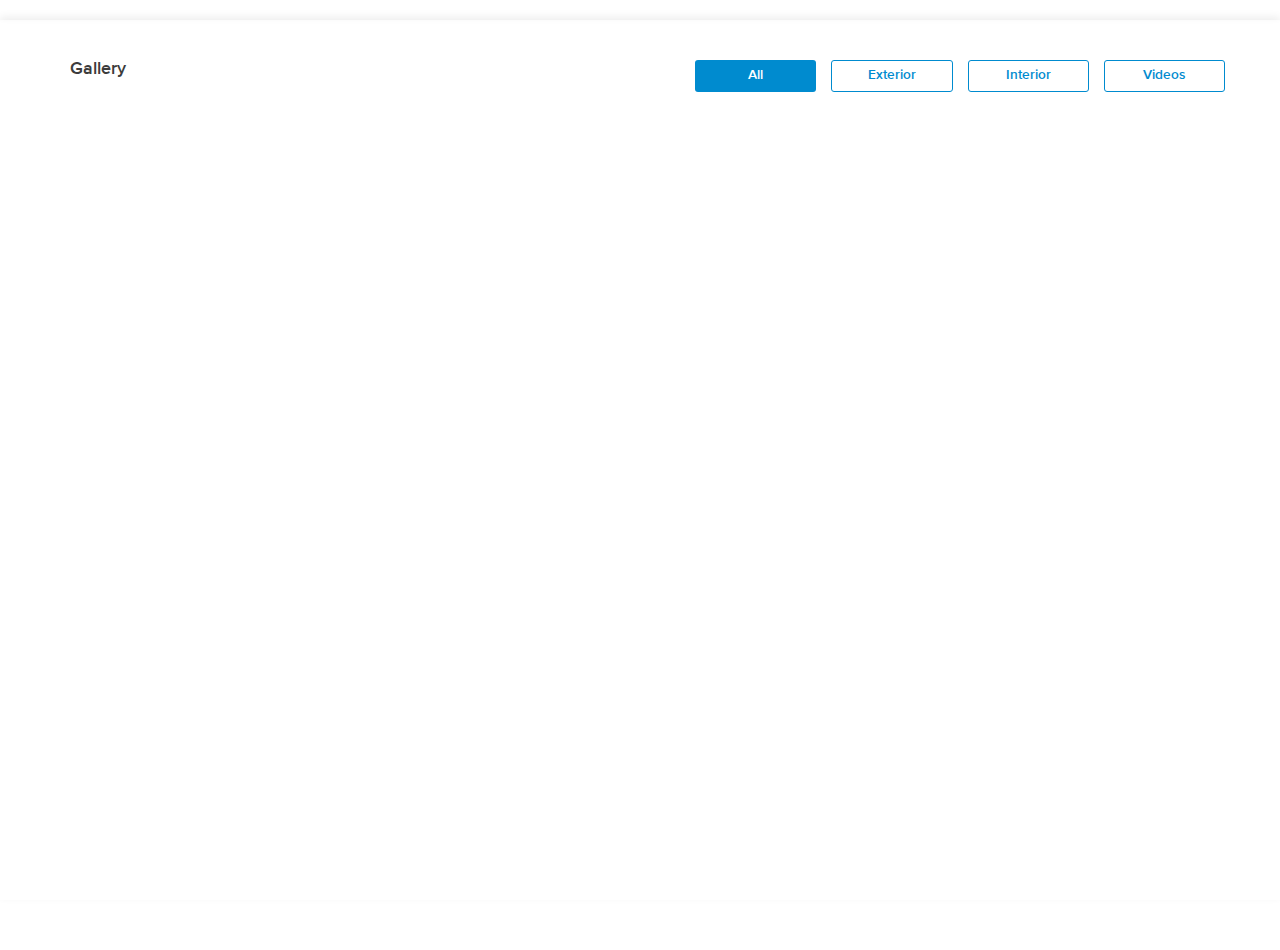
==== commit 591e9eb0: "added few changes" ====
--- a/index.html
+++ b/index.html
@@ -13,7 +13,7 @@
 
 </head>
 <body>
-<div class="wrapper animate-in">
+<div class="wrapper animate-in nc-modelPage">
 	<section class="nc-heading">
 		<div class="container">
 			<nav class="row nc-nav js-nc-nav">
@@ -25,14 +25,14 @@
 					<li class="col-sm-2"><a  href="#nc-variants" id="ncvariantid">VARIANTS</a></li>
 					<li class="col-sm-2"><a href="#nc-gallery" >GALLERY</a></li>
 				</ul>
-				<div class="col-xs-8 visible-xs">
+				<div class="col-xs-8 visible-xs nc-m-menu">
 					<select class="frm-select">
-					  <option id="">Overview</option>
-					  <option id="">Colors</option>
-					  <option id="">Highest Rated</option>
-					  <option id="">Latest Model</option>
-					  <option id="">Least Driven</option>      
+					  	<option valus="">Overview</option>
+						<option value="nc-colors">Colors</option>
+					  	<option value="nc-variants">Variant</option>
+						<option value="nc-gallery">Gallery</option>
 					</select>
+					<i class="icon-arrows_down"></i>					
 				 </div>	
 				
 				<div class="nc-share col-xs-4">
@@ -185,12 +185,14 @@
 										<li class="col-sm-3"><a class="btn btn-border" href="#js-tab-variant-diesel">Diesel</a></li>
 										<li class="col-sm-3"><a class="btn btn-border" href="#js-tab-variant-cng">CNG</a></li>
 								</ul>
-						<div class="visible-xs pull-right">
+						<div class="visible-xs pull-right nc-m-menu">
 							<select class="frm-select">
-							  <option>Petrol</option>
-							  <option>Diesel</option>
-							  <option>CNG</option>
+							  <option value="js-tab-variant-all">All</option>								
+							  <option value="js-tab-variant-petrol">Petrol</option>
+							  <option value="js-tab-variant-diesel">Diesel</option>
+							  <option value="js-tab-variant-cng">CNG</option>
 							</select>
+							<i class="icon-arrows_down"></i>							
 						 </div>										
 					</div>
 				</div>
@@ -1108,7 +1110,7 @@
 				</div>
 <!-- closes the carousal div -->	      	
 		      </div>
-		      <div class="modal-footer m-gallery-thumbnail hidden-sm hidden-md hidden-lg" >
+		      <div class="modal-footer m-gallery-thumbnail  hidden-sm hidden-md hidden-lg" >
 				  <!-- Nav tabs -->
 				  <ul class="nav nav-tabs" role="tablist">
 					<li role="presentation" class="active">
@@ -1220,7 +1222,8 @@
 								</div><!-- closes the carousal div -->							
 					</div>
 				  </div> <!-- /.tab-content -->
-				  <div class="m-toggle-thumbnail">Show Thumbnails</div>				  
+				  <div class="m-toggle-thumbnail">Hide Thumbnails&nbsp;<i class="icon-arrows_down"></i></div>				  
+				  <div class="m-toggle-thumbnail hiddenShowThumb">Show Thumbnails&nbsp;<i class="icon-arrows_up"></i></div>				  
 		      </div> <!-- /.modal-footer -->
 		    </div>
 			</div>
@@ -1241,13 +1244,14 @@
 							<li role="presentation" class="col-xs-3"><a class="btn btn-border"  href="#js-tab-interior">Interior</a></li>
 							<li role="presentation" class="col-xs-3"><a class="btn btn-border"  href="#js-tab-video">Videos</a></li>		
 						</ul>
-						<div class="visible-xs pull-right">
+						<div class="visible-xs pull-right nc-m-menu">
 							<select class="frm-select">
-							  <option>All</option>
-							  <option>Exterior</option>
-							  <option>Interior</option>
-							  <option>Videos</option>								
+							  <option value="js-tab-all">All</option>
+							  <option value="js-tab-exterior">Exterior</option>
+							  <option value="js-tab-interior">Interior</option>
+							  <option value="js-tab-video">Videos</option>	
 							</select>
+							<i class="icon-arrows_down"></i>							
 						 </div>								
 					</div>
 				</div>	
--- a/css/carsmodel.css
+++ b/css/carsmodel.css
@@ -96,6 +96,9 @@
     text-align: left;
     font-size: 24px;
   }
+}
+div.wrapper div.nc-cta {
+  padding-top: 60px;
 }
 div.wrapper div.nc-cta h3 {
   margin-top: 10px;
@@ -224,9 +227,6 @@
   -khtml-opacity: 0;
   -ms-filter: "progid:DXImageTransform.Microsoft.Alpha(Opacity=@opacity)";
 }
-div.wrapper nav.nc-nav select.frm-select {
-  border-bottom: 1px solid #ddd;
-}
 div.wrapper nav.nc-nav ul {
   margin-bottom: 0;
   line-height: 1em;
@@ -558,6 +558,12 @@
   padding-top: 10px;
   padding-left: 15px;
   padding-bottom: 10px;
+  font-size: 16px;
+}
+div.wrapper section.nc-gallery .modal.m-gallery-modal .modal-content .modal-header .icon-arrows_remove::before {
+  line-height: 37px;
+  font-size: 42px;
+  color: #fff;
 }
 div.wrapper section.nc-gallery .modal.m-gallery-modal .modal-content .modal-body {
   padding: 0;
@@ -571,11 +577,19 @@
 div.wrapper section.nc-gallery .modal.m-gallery-modal .modal-content .modal-footer {
   position: fixed;
   bottom: 0;
+  -webkit-transition: 2s all cubic-bezier(0.25, 0.46, 0.45, 0.94);
+  -moz-transition: 2s all cubic-bezier(0.25, 0.46, 0.45, 0.94);
+  -ms-transition: 2s all cubic-bezier(0.25, 0.46, 0.45, 0.94);
+  -o-transition: 2s all cubic-bezier(0.25, 0.46, 0.45, 0.94);
+  transition: 2s all cubic-bezier(0.25, 0.46, 0.45, 0.94);
 }
 div.wrapper section.nc-gallery .modal.m-gallery-modal .modal-content .modal-footer.m-gallery-thumbnail {
   border: 0;
   padding-right: 0;
   padding-left: 0;
+  padding-bottom: 0;
+  right: 0;
+  left: 0;
 }
 div.wrapper section.nc-gallery .modal.m-gallery-modal .modal-content .modal-footer.m-gallery-thumbnail .nav {
   padding-right: 29px;
@@ -589,6 +603,7 @@
   text-align: center;
   vertical-align: middle;
   float: none;
+  font-size: 14px;
 }
 div.wrapper section.nc-gallery .modal.m-gallery-modal .modal-content .modal-footer.m-gallery-thumbnail .nav li a {
   color: #fff;
@@ -609,10 +624,34 @@
 div.wrapper section.nc-gallery .modal.m-gallery-modal .modal-content .modal-footer.m-gallery-thumbnail .m-toggle-thumbnail {
   text-align: center;
   color: #fff;
-  padding: 17px;
+  padding: 20px;
+  padding-bottom: 15px;
+  font-size: 14px;
+}
+div.wrapper section.nc-gallery .modal.m-gallery-modal .modal-content .modal-footer.m-gallery-thumbnail .m-toggle-thumbnail.showThumb {
+  -webkit-transform: translate3d(0px, 0, 0px);
+  -moz-transform: translate3d(0px, 0, 0px);
+  -ms-transform: translate3d(0px, 0, 0px);
+  -o-transform: translate3d(0px, 0, 0px);
+  transform: translate3d(0px, 0, 0px);
+}
+div.wrapper section.nc-gallery .modal.m-gallery-modal .modal-content .modal-footer.m-gallery-thumbnail .m-toggle-thumbnail.hiddenShowThumb {
+  -webkit-transform: translate3d(0px, 50px, 0px);
+  -moz-transform: translate3d(0px, 50px, 0px);
+  -ms-transform: translate3d(0px, 50px, 0px);
+  -o-transform: translate3d(0px, 50px, 0px);
+  transform: translate3d(0px, 50px, 0px);
+}
+div.wrapper section.nc-gallery .modal.m-gallery-modal .modal-content .modal-footer.hideThumbCarousel {
+  -webkit-transform: translate3d(0px, 200px, 0px);
+  -moz-transform: translate3d(0px, 200px, 0px);
+  -ms-transform: translate3d(0px, 200px, 0px);
+  -o-transform: translate3d(0px, 200px, 0px);
+  transform: translate3d(0px, 200px, 0px);
 }
 div.wrapper section.nc-gallery .modal .modal-dialog {
   height: 100%;
+  margin: 0;
 }
 div.wrapper section.nc-gallery h2 {
   margin-bottom: 55px;
@@ -931,6 +970,7 @@
   display: inline-block;
 }
 div.wrapper .frm-select {
+  -webkit-appearance: none;
   background: none;
   font-size: 0.85em;
   border: 0;
@@ -967,6 +1007,19 @@
   font-size: 0.7em;
   color: #008bcf;
 }
+div.wrapper.nc-modelPage .nc-m-menu .icon-arrows_down {
+  position: relative;
+  top: 4px;
+  left: -15px;
+  color: #3c3c3c;
+}
+div.wrapper.nc-modelPage select.frm-select {
+  border-bottom: 1px solid #ddd;
+  padding-right: 16px;
+}
+div.wrapper.nc-modelPage select.frm-select:hover {
+  cursor: pointer;
+}
 /* closes the page level div or the page container */
 div.roadPriceModal .modal-dialog {
   width: 310px;
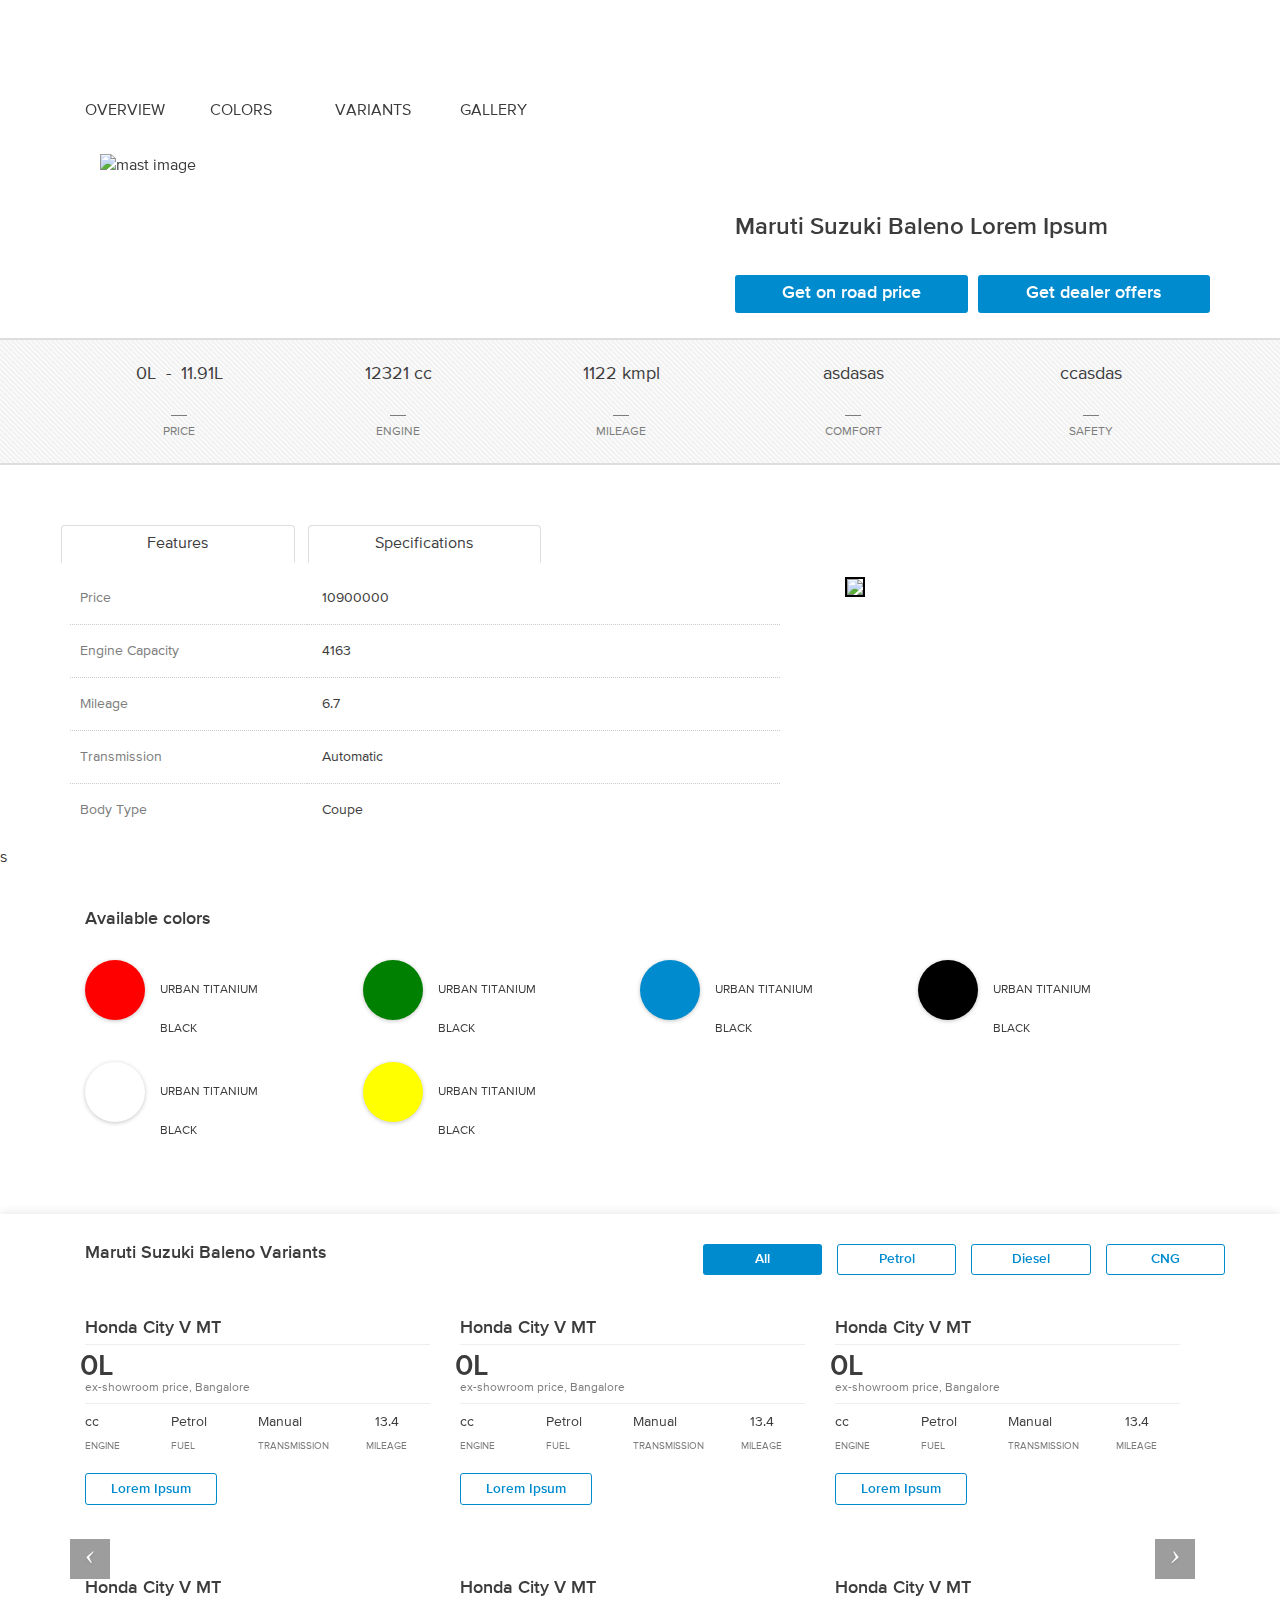
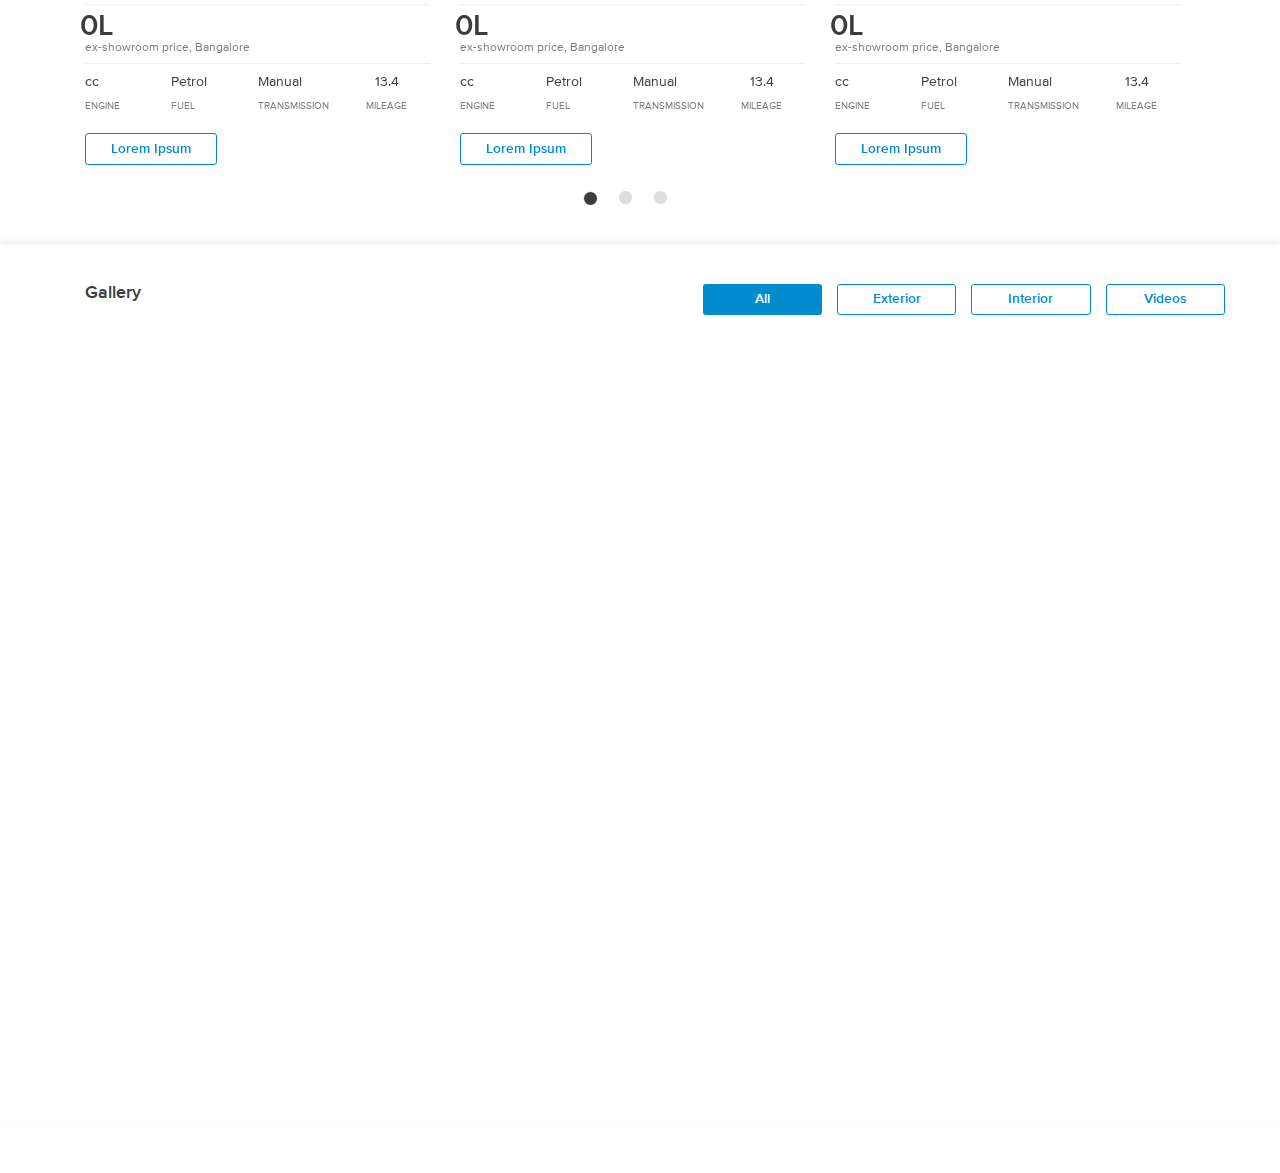
==== commit 39b12f0a: "added few changes" ====
--- a/index.html
+++ b/index.html
@@ -114,7 +114,278 @@
 			</li>			
 		</ul>
 	</section>
-
+<section class="nc-details container"><div class="no-lr-padding  col-xs-12 col-sm-8">
+			  <!-- Nav tabs -->
+			  <ul class="nav nav-tabs nc-nav-tabs row" role="tablist">
+<li role="presentation" class="visible-xs col-xs-4 active">
+					<a href="#overview" aria-controls="overview" role="tab" data-toggle="tab" aria-expanded="true">	Overview
+					</a>
+				</li>
+				<li role="presentation" class="col-xs-4">
+					<a href="#features" aria-controls="features" role="tab" data-toggle="tab" aria-expanded="false">	Features
+					</a>
+				</li>
+				<li role="presentation" class="col-xs-4">
+					<a href="#specifications" aria-controls="Specifications" role="tab" data-toggle="tab" aria-expanded="false">
+						Specifications
+					</a>
+				</li>
+			  </ul>
+<!-- Tab panes --><div class="tab-content">
+				<div role="tabpanel" class="tab-pane hidden-sm active" id="overview">
+					
+				<div id="nc-tabSection-Overview"><ul>
+<li class="row">	
+                                            <div class="col-xs-12">
+                                                    <span class="col-xs-4">Price</span>
+                                                    <span class="col-xs-8">10900000</span>
+                                            </div>
+                                        </li>
+<li class="row">	
+                                            <div class="col-xs-12">
+                                                    <span class="col-xs-4">Engine Capacity</span>
+                                                    <span class="col-xs-8">4163</span>
+                                            </div>
+                                        </li>
+<li class="row">	
+                                            <div class="col-xs-12">
+                                                    <span class="col-xs-4">Mileage</span>
+                                                    <span class="col-xs-8">6.7</span>
+                                            </div>
+                                        </li>
+<li class="row">	
+                                            <div class="col-xs-12">
+                                                    <span class="col-xs-4">Transmission</span>
+                                                    <span class="col-xs-8">Automatic</span>
+                                            </div>
+                                        </li>
+<li class="row">	
+                                            <div class="col-xs-12">
+                                                    <span class="col-xs-4">Body Type</span>
+                                                    <span class="col-xs-8">Coupe</span>
+                                            </div>
+                                        </li>
+</ul></div>
+</div>
+				<div role="tabpanel" class="tab-pane" id="features">
+					
+					<div id="nc-tabSection-Comfort_and_Convenience">
+	<h4>Comfort &amp; Convenience</h4>
+	<ul>
+	<li class="col-xs-12">	
+												<div class="col-xs-12">
+														<span class="col-xs-4">Heater</span>
+														<span class="col-xs-8">Yes</span>
+												</div>
+											</li>
+	<li class="col-xs-12">	
+												<div class="col-xs-12">
+														<span class="col-xs-4">Air Conditioner</span>
+														<span class="col-xs-8">Automatic Climate Control</span>
+												</div>
+											</li>
+	<li class="col-xs-12">	
+												<div class="col-xs-12">
+														<span class="col-xs-4">Rear Ac</span>
+														<span class="col-xs-8">Vents Only</span>
+												</div>
+											</li>
+	<li class="col-xs-12">	
+												<div class="col-xs-12">
+														<span class="col-xs-4">12v Power Outlets</span>
+														<span class="col-xs-8">1</span>
+												</div>
+											</li>
+	<li class="col-xs-12">	
+												<div class="col-xs-12">
+														<span class="col-xs-4">Keyless Button Start</span>
+														<span class="col-xs-8">Yes</span>
+												</div>
+											</li>
+	<li class="col-xs-12">	
+												<div class="col-xs-12">
+														<span class="col-xs-4">Headlight Off And Ignition Key Off Reminder</span>
+														<span class="col-xs-8">Yes</span>
+												</div>
+											</li>
+	<li class="col-xs-12">	
+												<div class="col-xs-12">
+														<span class="col-xs-4">Cruise Control</span>
+														<span class="col-xs-8">Yes</span>
+												</div>
+											</li>
+	<li class="col-xs-12">	
+												<div class="col-xs-12">
+														<span class="col-xs-4">Parking Sensors</span>
+														<span class="col-xs-8">Front &amp; Rear</span>
+												</div>
+											</li>
+	<li class="col-xs-12">	
+												<div class="col-xs-12">
+														<span class="col-xs-4">Parking Assist</span>
+														<span class="col-xs-8">Reverse Camera with Guidance</span>
+												</div>
+											</li>
+	<li class="row">	
+												<div class="col-xs-12">
+														<span class="col-xs-4">Anti Glare Mirrors</span>
+														<span class="col-xs-8">Electronic - Internal &amp; Driver</span>
+												</div>
+											</li>
+	<li class="row">	
+												<div class="col-xs-12">
+														<span class="col-xs-4">Vanity Mirrors On Sun Visors</span>
+														<span class="col-xs-8">Driver &amp; Co-Driver</span>
+												</div>
+											</li>
+	<li class="row">	
+												<div class="col-xs-12">
+														<span class="col-xs-4">Cabin Boot Access</span>
+														<span class="col-xs-8">Yes</span>
+												</div>
+											</li>
+	<li class="row">	
+												<div class="col-xs-12">
+														<span class="col-xs-4">Power Steering</span>
+														<span class="col-xs-8">-</span>
+												</div>
+											</li>
+	<li class="row">	
+												<div class="col-xs-12">
+														<span class="col-xs-4">Steering Adjustment</span>
+														<span class="col-xs-8">Tilt &amp; Telescopic</span>
+												</div>
+											</li>
+	</ul>
+	</div>
+					<div id="nc-tabSection-Safety_and_Security class=" hidden=""></div>
+					<div id="nc-tabSection-Seats_and_Upholstery class=" hidden=""></div>
+					<div id="nc-tabSection-Braking_and_Traction class=" hidden=""></div>
+					<div id="nc-tabSection-Exterior class=" hidden=""></div>
+					<div id="nc-tabSection-Other_Interior class=" hidden=""></div>
+					<div class="row">
+						<a class="btn btn-border col-xs-3">See more</a>
+					</div>
+				</div><!-- Tab Panel Features closes -->
+				<div role="tabpanel" class="tab-pane" id="specifications">
+					
+				<div id="nc-tabSection-Engine">
+<h4>Engine</h4>
+<ul>
+<li class="row">	
+                                            <div class="col-xs-12">
+                                                    <span class="col-xs-4">Drivetrain</span>
+                                                    <span class="col-xs-8">AWD</span>
+                                            </div>
+                                        </li>
+<li class="row">	
+                                            <div class="col-xs-12">
+                                                    <span class="col-xs-4">Cylinders</span>
+                                                    <span class="col-xs-8">8, In V Shape</span>
+                                            </div>
+                                        </li>
+<li class="row">	
+                                            <div class="col-xs-12">
+                                                    <span class="col-xs-4">Displacement Cc</span>
+                                                    <span class="col-xs-8">4163</span>
+                                            </div>
+                                        </li>
+<li class="row">	
+                                            <div class="col-xs-12">
+                                                    <span class="col-xs-4">Max Power Bhp</span>
+                                                    <span class="col-xs-8">444</span>
+                                            </div>
+                                        </li>
+<li class="row">	
+                                            <div class="col-xs-12">
+                                                    <span class="col-xs-4">Max Power Rpm</span>
+                                                    <span class="col-xs-8">8250</span>
+                                            </div>
+                                        </li>
+<li class="row">	
+                                            <div class="col-xs-12">
+                                                    <span class="col-xs-4">Max Torque Nm</span>
+                                                    <span class="col-xs-8">430</span>
+                                            </div>
+                                        </li>
+<li class="row">	
+                                            <div class="col-xs-12">
+                                                    <span class="col-xs-4">Max Torque Rpm</span>
+                                                    <span class="col-xs-8">4000</span>
+                                            </div>
+                                        </li>
+<li class="row">	
+                                            <div class="col-xs-12">
+                                                    <span class="col-xs-4">No Of Gears</span>
+                                                    <span class="col-xs-8">7</span>
+                                            </div>
+                                        </li>
+<li class="row">	
+                                            <div class="col-xs-12">
+                                                    <span class="col-xs-4">Engine Type</span>
+                                                    <span class="col-xs-8">V8 petrol engine with direct fuel injection</span>
+                                            </div>
+                                        </li>
+<li class="row">	
+                                            <div class="col-xs-12">
+                                                    <span class="col-xs-4">Valves Per Cylinder</span>
+                                                    <span class="col-xs-8">4, DOHC</span>
+                                            </div>
+                                        </li>
+<li class="row">	
+                                            <div class="col-xs-12">
+                                                    <span class="col-xs-4">Dual Clutch</span>
+                                                    <span class="col-xs-8">Yes</span>
+                                            </div>
+                                        </li>
+<li class="row">	
+                                            <div class="col-xs-12">
+                                                    <span class="col-xs-4">Fuel System</span>
+                                                    <span class="col-xs-8">-</span>
+                                            </div>
+                                        </li>
+<li class="row">	
+                                            <div class="col-xs-12">
+                                                    <span class="col-xs-4">Turbocharger Supercharger</span>
+                                                    <span class="col-xs-8">Turbocharged</span>
+                                            </div>
+                                        </li>
+<li class="row">	
+                                            <div class="col-xs-12">
+                                                    <span class="col-xs-4">Turbocharge Type</span>
+                                                    <span class="col-xs-8">Variable Geometry</span>
+                                            </div>
+                                        </li>
+<li class="row">	
+                                            <div class="col-xs-12">
+                                                    <span class="col-xs-4">Driving Modes</span>
+                                                    <span class="col-xs-8">Electronic Presets</span>
+                                            </div>
+                                        </li>
+<li class="row">	
+                                            <div class="col-xs-12">
+                                                    <span class="col-xs-4">Manual Shift For Automatic</span>
+                                                    <span class="col-xs-8">Paddle Shift</span>
+                                            </div>
+                                        </li>
+<li class="row">	
+                                            <div class="col-xs-12">
+                                                    <span class="col-xs-4">Engine Start Stop</span>
+                                                    <span class="col-xs-8">No</span>
+                                            </div>
+                                        </li>
+</ul>
+</div>
+<div id="nc-tabSection-Drivetrain class=" hidden=""></div>
+<div id="nc-tabSection-Design_and_Dimensions class=" hidden=""></div>
+<div class="row"><a class="btn btn-border col-xs-3">See more</a></div>
+</div>
+			  </div>
+<!-- tab-content closes -->
+		</div>
+		<div class="hidden-xs col-sm-4" style="margin-top:50px;">
+			<img src="http://goo.gl/lbe48x" style="width:100%;border:2px solid black;">
+</div></section>s
 <section class="container nc-colors animate-colors" data-class="animate-colors"><h2 class="col-xs-12">Available colors</h2>
 	<ul class="col-xs-12">
 <li class="col-xs-2 col-sm-3">
@@ -180,15 +451,15 @@
 						<h2 class="col-xs-6 col-sm-6">Maruti Suzuki Baleno Variants</h2>		
 						<div class="col-xs-6 col-sm-6">
 								<ul class="row  nav-btn hidden-xs">
-										<li class="col-sm-3"><a class="btn btn-filled" href="#js-tab-variant-all">All</a></li>
-										<li class="col-sm-3"><a class="btn btn-border" href="#js-tab-variant-petrol">Petrol</a></li>
+										<li class="col-sm-3"><a class="btn btn-filled" href="#js-tabAll">All</a></li>
+										<li class="col-sm-3"><a class="btn btn-border" href="#js-tabPetrol">Petrol</a></li>
 										<li class="col-sm-3"><a class="btn btn-border" href="#js-tab-variant-diesel">Diesel</a></li>
 										<li class="col-sm-3"><a class="btn btn-border" href="#js-tab-variant-cng">CNG</a></li>
 								</ul>
-						<div class="visible-xs pull-right nc-m-menu">
+						<div class="visible-xs pull-right nc-m-menu">	
 							<select class="frm-select">
-							  <option value="js-tab-variant-all">All</option>								
-							  <option value="js-tab-variant-petrol">Petrol</option>
+							  <option value="js-tabAll">All</option>								
+							  <option value="js-tabPetrol">Petrol</option>
 							  <option value="js-tab-variant-diesel">Diesel</option>
 							  <option value="js-tab-variant-cng">CNG</option>
 							</select>
@@ -209,39 +480,40 @@
 
 		  <!-- Wrapper for slides -->
 		  <div class="carousel-inner  col-xs-12 " role="listbox">
-			<div class="item active row">
-					<div class="nc-desc col-xs-12 col-sm-4 js-tab-variant-all">
-						<div class="nc-image hidden-xs">
-								<img src="images/car/newcars/variant.png">
-						</div>
-						<h4>Honda City V MT</h4>			
-						<div class="nc-price">
-							<h2>
-								<i class="icon-rupee-symbol"></i><span class="js-nc-price-val">0L</span>
-							</h2>
-							<div class="nc-src js-nc-city-val">ex-showroom price, Bangalore</div>
-						</div>
-						<ul class="nc-features col-xs-12">
-							 <li class="nc-engine col-xs-3">
-								<span class="js-nc-engine-val"> cc</span>
-								<span class="static">ENGINE</span>
-							  </li>
-							  <li class="nc-fuel col-xs-3">
-								<span class="js-nc-fuel-val">Petrol</span>
-								<span class="static">FUEL</span>
-							  </li>
-							  <li class="nc-transmission col-xs-3">
-								<span class="js-nc-transmission-val">Manual</span>
-								<span class="static">TRANSMISSION</span>
-							  </li>
-							  <li class="nc-mileage col-xs-3">
-								<span class="js-nc-mileage-val">13.4</span>
-								<span class="static">MILEAGE</span>
-							  </li>                       
-					  </ul>
-						<button type="button" class="btn btn-border cardButton col-md-5">Lorem Ipsum</button>				
-				</div>
-					<div class="nc-desc col-xs-12 col-sm-4 js-tab-variant-all">
+			<div class="item active row" style="position: relative">
+				<div class="js-tabAll-parent">
+					<div class="nc-desc col-xs-12 col-sm-4 js-tabAll">
+						<div class="nc-image hidden-xs">
+								<img src="images/car/newcars/variant.png">
+						</div>
+						<h4>Honda City V MT</h4>			
+						<div class="nc-price">
+							<h2>
+								<i class="icon-rupee-symbol"></i><span class="js-nc-price-val">0L</span>
+							</h2>
+							<div class="nc-src js-nc-city-val">ex-showroom price, Bangalore</div>
+						</div>
+						<ul class="nc-features col-xs-12">
+							 <li class="nc-engine col-xs-3">
+								<span class="js-nc-engine-val"> cc</span>
+								<span class="static">ENGINE</span>
+							  </li>
+							  <li class="nc-fuel col-xs-3">
+								<span class="js-nc-fuel-val">Petrol</span>
+								<span class="static">FUEL</span>
+							  </li>
+							  <li class="nc-transmission col-xs-3">
+								<span class="js-nc-transmission-val">Manual</span>
+								<span class="static">TRANSMISSION</span>
+							  </li>
+							  <li class="nc-mileage col-xs-3">
+								<span class="js-nc-mileage-val">13.4</span>
+								<span class="static">MILEAGE</span>
+							  </li>                       
+					  </ul>
+						<button type="button" class="btn btn-border cardButton col-md-5">Lorem Ipsum</button>				
+				</div>
+					<div class="nc-desc col-xs-12 col-sm-4 js-tabAll">
 						<div class="nc-image hidden-xs">
 								<img src="images/car/newcars/variant.png">
 						</div>
@@ -272,7 +544,7 @@
 					  </ul>
 						<button type="button" class="btn btn-border cardButton col-md-5">Lorem Ipsum</button>				
 				</div>				
-					<div class="nc-desc col-xs-12 col-sm-4 js-tab-variant-all">
+					<div class="nc-desc col-xs-12 col-sm-4 js-tabAll">
 						<div class="nc-image hidden-xs">
 								<img src="images/car/newcars/variant.png">
 						</div>
@@ -303,7 +575,7 @@
 					  </ul>
 						<button type="button" class="btn btn-border cardButton col-md-5">Lorem Ipsum</button>				
 				</div>		
-					<div class="nc-desc col-xs-12 col-sm-4 js-tab-variant-all">
+					<div class="nc-desc col-xs-12 col-sm-4 js-tabAll">
 						<div class="nc-image hidden-xs">
 								<img src="images/car/newcars/variant.png">
 						</div>
@@ -334,7 +606,7 @@
 					  </ul>
 						<button type="button" class="btn btn-border cardButton col-md-5">Lorem Ipsum</button>				
 				</div>	
-					<div class="nc-desc col-xs-12 col-sm-4 js-tab-variant-all">
+					<div class="nc-desc col-xs-12 col-sm-4 js-tabAll">
 						<div class="nc-image hidden-xs">
 								<img src="images/car/newcars/variant.png">
 						</div>
@@ -365,7 +637,7 @@
 					  </ul>
 						<button type="button" class="btn btn-border cardButton col-md-5">Lorem Ipsum</button>				
 				</div>				
-					<div class="nc-desc col-xs-12 col-sm-4 js-tab-variant-all">
+					<div class="nc-desc col-xs-12 col-sm-4 js-tabAll">
 						<div class="nc-image hidden-xs">
 								<img src="images/car/newcars/variant.png">
 						</div>
@@ -396,38 +668,40 @@
 					  </ul>
 						<button type="button" class="btn btn-border cardButton col-md-5">Lorem Ipsum</button>				
 				</div>				
-					<div class="nc-desc col-xs-12 col-sm-4 js-tab-variant-petrol hidden">
-						<div class="nc-image hidden-xs">
-								<img src="images/car/newcars/variant.png">
-						</div>
-						<h4>Honda City V MT</h4>			
-						<div class="nc-price">
-							<h2>
-								<i class="icon-rupee-symbol"></i><span class="js-nc-price-val">0L</span>
-							</h2>
-							<div class="nc-src js-nc-city-val">ex-showroom price, Bangalore</div>
-						</div>
-						<ul class="nc-features col-xs-12">
-							 <li class="nc-engine col-xs-3">
-								<span class="js-nc-engine-val"> cc</span>
-								<span class="static">ENGINE</span>
-							  </li>
-							  <li class="nc-fuel col-xs-3">
-								<span class="js-nc-fuel-val">Petrol</span>
-								<span class="static">FUEL</span>
-							  </li>
-							  <li class="nc-transmission col-xs-3">
-								<span class="js-nc-transmission-val">Manual</span>
-								<span class="static">TRANSMISSION</span>
-							  </li>
-							  <li class="nc-mileage col-xs-3">
-								<span class="js-nc-mileage-val">13.4</span>
-								<span class="static">MILEAGE</span>
-							  </li>                       
-					  </ul>
-						<button type="button" class="btn btn-border cardButton col-md-5">Lorem Ipsum</button>				
-				</div>
-					<div class="nc-desc col-xs-12 col-sm-4 js-tab-variant-petrol  hidden">
+				</div>
+				<div  class="js-tabPetrol-parent">
+					<div class="nc-desc col-xs-12 col-sm-4 js-tabPetrol hidden">
+						<div class="nc-image hidden-xs">
+								<img src="images/car/newcars/variant.png">
+						</div>
+						<h4>Honda City V MT</h4>			
+						<div class="nc-price">
+							<h2>
+								<i class="icon-rupee-symbol"></i><span class="js-nc-price-val">0L</span>
+							</h2>
+							<div class="nc-src js-nc-city-val">ex-showroom price, Bangalore</div>
+						</div>
+						<ul class="nc-features col-xs-12">
+							 <li class="nc-engine col-xs-3">
+								<span class="js-nc-engine-val"> cc</span>
+								<span class="static">ENGINE</span>
+							  </li>
+							  <li class="nc-fuel col-xs-3">
+								<span class="js-nc-fuel-val">Petrol</span>
+								<span class="static">FUEL</span>
+							  </li>
+							  <li class="nc-transmission col-xs-3">
+								<span class="js-nc-transmission-val">Manual</span>
+								<span class="static">TRANSMISSION</span>
+							  </li>
+							  <li class="nc-mileage col-xs-3">
+								<span class="js-nc-mileage-val">13.4</span>
+								<span class="static">MILEAGE</span>
+							  </li>                       
+					  </ul>
+						<button type="button" class="btn btn-border cardButton col-md-5">Lorem Ipsum</button>				
+				</div>
+					<div class="nc-desc col-xs-12 col-sm-4 js-tabPetrol  hidden">
 						<div class="nc-image hidden-xs">
 								<img src="images/car/newcars/variant.png">
 						</div>
@@ -458,7 +732,7 @@
 					  </ul>
 						<button type="button" class="btn btn-border cardButton col-md-5">Lorem Ipsum</button>				
 				</div>				
-					<div class="nc-desc col-xs-12 col-sm-4 js-tab-variant-petrol hidden">
+					<div class="nc-desc col-xs-12 col-sm-4 js-tabPetrol hidden">
 						<div class="nc-image hidden-xs">
 								<img src="images/car/newcars/variant.png">
 						</div>
@@ -489,6 +763,8 @@
 					  </ul>
 						<button type="button" class="btn btn-border cardButton col-md-5">Lorem Ipsum</button>				
 				</div>		
+				</div>
+				<div   class="js-tabDiesel-parent">
 					<div class="nc-desc col-xs-12 col-sm-4 js-tab-variant-diesel hidden">
 						<div class="nc-image hidden-xs">
 								<img src="images/car/newcars/variant.png">
@@ -582,42 +858,42 @@
 					  </ul>
 						<button type="button" class="btn btn-border cardButton col-md-5">Lorem Ipsum</button>				
 				</div>				
-
-				
+				</div>				
 			</div>
-			<div class="item row">
-					<div class="nc-desc col-xs-12 col-sm-4 js-tab-variant-all">
-						<div class="nc-image hidden-xs">
-								<img src="images/car/newcars/variant.png">
-						</div>
-						<h4>Honda City V MT</h4>			
-						<div class="nc-price">
-							<h2>
-								<i class="icon-rupee-symbol"></i><span class="js-nc-price-val">0L</span>
-							</h2>
-							<div class="nc-src js-nc-city-val">ex-showroom price, Bangalore</div>
-						</div>
-						<ul class="nc-features col-xs-12">
-							 <li class="nc-engine col-xs-3">
-								<span class="js-nc-engine-val"> cc</span>
-								<span class="static">ENGINE</span>
-							  </li>
-							  <li class="nc-fuel col-xs-3">
-								<span class="js-nc-fuel-val">Petrol</span>
-								<span class="static">FUEL</span>
-							  </li>
-							  <li class="nc-transmission col-xs-3">
-								<span class="js-nc-transmission-val">Manual</span>
-								<span class="static">TRANSMISSION</span>
-							  </li>
-							  <li class="nc-mileage col-xs-3">
-								<span class="js-nc-mileage-val">13.4</span>
-								<span class="static">MILEAGE</span>
-							  </li>                       
-					  </ul>
-						<button type="button" class="btn btn-border cardButton col-md-5">Lorem Ipsum</button>				
-				</div>
-					<div class="nc-desc col-xs-12 col-sm-4 js-tab-variant-all">
+			<div class="item row" style="position: relative">
+				<div class="js-tabAll-parent">
+					<div class="nc-desc col-xs-12 col-sm-4 js-tabAll">
+						<div class="nc-image hidden-xs">
+								<img src="images/car/newcars/variant.png">
+						</div>
+						<h4>Honda City V MT</h4>			
+						<div class="nc-price">
+							<h2>
+								<i class="icon-rupee-symbol"></i><span class="js-nc-price-val">0L</span>
+							</h2>
+							<div class="nc-src js-nc-city-val">ex-showroom price, Bangalore</div>
+						</div>
+						<ul class="nc-features col-xs-12">
+							 <li class="nc-engine col-xs-3">
+								<span class="js-nc-engine-val"> cc</span>
+								<span class="static">ENGINE</span>
+							  </li>
+							  <li class="nc-fuel col-xs-3">
+								<span class="js-nc-fuel-val">Petrol</span>
+								<span class="static">FUEL</span>
+							  </li>
+							  <li class="nc-transmission col-xs-3">
+								<span class="js-nc-transmission-val">Manual</span>
+								<span class="static">TRANSMISSION</span>
+							  </li>
+							  <li class="nc-mileage col-xs-3">
+								<span class="js-nc-mileage-val">13.4</span>
+								<span class="static">MILEAGE</span>
+							  </li>                       
+					  </ul>
+						<button type="button" class="btn btn-border cardButton col-md-5">Lorem Ipsum</button>				
+				</div>
+					<div class="nc-desc col-xs-12 col-sm-4 js-tabAll">
 						<div class="nc-image hidden-xs">
 								<img src="images/car/newcars/variant.png">
 						</div>
@@ -648,7 +924,7 @@
 					  </ul>
 						<button type="button" class="btn btn-border cardButton col-md-5">Lorem Ipsum</button>				
 				</div>				
-					<div class="nc-desc col-xs-12 col-sm-4 js-tab-variant-all">
+					<div class="nc-desc col-xs-12 col-sm-4 js-tabAll">
 						<div class="nc-image hidden-xs">
 								<img src="images/car/newcars/variant.png">
 						</div>
@@ -679,7 +955,7 @@
 					  </ul>
 						<button type="button" class="btn btn-border cardButton col-md-5">Lorem Ipsum</button>				
 				</div>		
-					<div class="nc-desc col-xs-12 col-sm-4 js-tab-variant-all">
+					<div class="nc-desc col-xs-12 col-sm-4 js-tabAll">
 						<div class="nc-image hidden-xs">
 								<img src="images/car/newcars/variant.png">
 						</div>
@@ -710,7 +986,7 @@
 					  </ul>
 						<button type="button" class="btn btn-border cardButton col-md-5">Lorem Ipsum</button>				
 				</div>	
-					<div class="nc-desc col-xs-12 col-sm-4 js-tab-variant-all">
+					<div class="nc-desc col-xs-12 col-sm-4 js-tabAll">
 						<div class="nc-image hidden-xs">
 								<img src="images/car/newcars/variant.png">
 						</div>
@@ -741,7 +1017,7 @@
 					  </ul>
 						<button type="button" class="btn btn-border cardButton col-md-5">Lorem Ipsum</button>				
 				</div>				
-					<div class="nc-desc col-xs-12 col-sm-4 js-tab-variant-all">
+					<div class="nc-desc col-xs-12 col-sm-4 js-tabAll">
 						<div class="nc-image hidden-xs">
 								<img src="images/car/newcars/variant.png">
 						</div>
@@ -772,9 +1048,198 @@
 					  </ul>
 						<button type="button" class="btn btn-border cardButton col-md-5">Lorem Ipsum</button>				
 				</div>				
-				
+				</div>
+				<div  class="js-tabPetrol-parent">
+					<div class="nc-desc col-xs-12 col-sm-4 js-tabPetrol hidden">
+						<div class="nc-image hidden-xs">
+								<img src="images/car/newcars/variant.png">
+						</div>
+						<h4>Honda City V MT</h4>			
+						<div class="nc-price">
+							<h2>
+								<i class="icon-rupee-symbol"></i><span class="js-nc-price-val">0L</span>
+							</h2>
+							<div class="nc-src js-nc-city-val">ex-showroom price, Bangalore</div>
+						</div>
+						<ul class="nc-features col-xs-12">
+							 <li class="nc-engine col-xs-3">
+								<span class="js-nc-engine-val"> cc</span>
+								<span class="static">ENGINE</span>
+							  </li>
+							  <li class="nc-fuel col-xs-3">
+								<span class="js-nc-fuel-val">Petrol</span>
+								<span class="static">FUEL</span>
+							  </li>
+							  <li class="nc-transmission col-xs-3">
+								<span class="js-nc-transmission-val">Manual</span>
+								<span class="static">TRANSMISSION</span>
+							  </li>
+							  <li class="nc-mileage col-xs-3">
+								<span class="js-nc-mileage-val">13.4</span>
+								<span class="static">MILEAGE</span>
+							  </li>                       
+					  </ul>
+						<button type="button" class="btn btn-border cardButton col-md-5">Lorem Ipsum</button>				
+				</div>
+					<div class="nc-desc col-xs-12 col-sm-4 js-tabPetrol  hidden">
+						<div class="nc-image hidden-xs">
+								<img src="images/car/newcars/variant.png">
+						</div>
+						<h4>Honda City V MT</h4>			
+						<div class="nc-price">
+							<h2>
+								<i class="icon-rupee-symbol"></i><span class="js-nc-price-val">0L</span>
+							</h2>
+							<div class="nc-src js-nc-city-val">ex-showroom price, Bangalore</div>
+						</div>
+						<ul class="nc-features col-xs-12">
+							 <li class="nc-engine col-xs-3">
+								<span class="js-nc-engine-val"> cc</span>
+								<span class="static">ENGINE</span>
+							  </li>
+							  <li class="nc-fuel col-xs-3">
+								<span class="js-nc-fuel-val">Petrol</span>
+								<span class="static">FUEL</span>
+							  </li>
+							  <li class="nc-transmission col-xs-3">
+								<span class="js-nc-transmission-val">Manual</span>
+								<span class="static">TRANSMISSION</span>
+							  </li>
+							  <li class="nc-mileage col-xs-3">
+								<span class="js-nc-mileage-val">13.4</span>
+								<span class="static">MILEAGE</span>
+							  </li>                       
+					  </ul>
+						<button type="button" class="btn btn-border cardButton col-md-5">Lorem Ipsum</button>				
+				</div>				
+					<div class="nc-desc col-xs-12 col-sm-4 js-tabPetrol hidden">
+						<div class="nc-image hidden-xs">
+								<img src="images/car/newcars/variant.png">
+						</div>
+						<h4>Honda City V MT</h4>			
+						<div class="nc-price">
+							<h2>
+								<i class="icon-rupee-symbol"></i><span class="js-nc-price-val">0L</span>
+							</h2>
+							<div class="nc-src js-nc-city-val">ex-showroom price, Bangalore</div>
+						</div>
+						<ul class="nc-features col-xs-12">
+							 <li class="nc-engine col-xs-3">
+								<span class="js-nc-engine-val"> cc</span>
+								<span class="static">ENGINE</span>
+							  </li>
+							  <li class="nc-fuel col-xs-3">
+								<span class="js-nc-fuel-val">Petrol</span>
+								<span class="static">FUEL</span>
+							  </li>
+							  <li class="nc-transmission col-xs-3">
+								<span class="js-nc-transmission-val">Manual</span>
+								<span class="static">TRANSMISSION</span>
+							  </li>
+							  <li class="nc-mileage col-xs-3">
+								<span class="js-nc-mileage-val">13.4</span>
+								<span class="static">MILEAGE</span>
+							  </li>                       
+					  </ul>
+						<button type="button" class="btn btn-border cardButton col-md-5">Lorem Ipsum</button>				
+				</div>		
+				</div>
+				<div   class="js-tabDiesel-parent">
+					<div class="nc-desc col-xs-12 col-sm-4 js-tab-variant-diesel hidden">
+						<div class="nc-image hidden-xs">
+								<img src="images/car/newcars/variant.png">
+						</div>
+						<h4>Honda City V MT</h4>			
+						<div class="nc-price">
+							<h2>
+								<i class="icon-rupee-symbol"></i><span class="js-nc-price-val">0L</span>
+							</h2>
+							<div class="nc-src js-nc-city-val">ex-showroom price, Bangalore</div>
+						</div>
+						<ul class="nc-features col-xs-12">
+							 <li class="nc-engine col-xs-3">
+								<span class="js-nc-engine-val"> cc</span>
+								<span class="static">ENGINE</span>
+							  </li>
+							  <li class="nc-fuel col-xs-3">
+								<span class="js-nc-fuel-val">Petrol</span>
+								<span class="static">FUEL</span>
+							  </li>
+							  <li class="nc-transmission col-xs-3">
+								<span class="js-nc-transmission-val">Manual</span>
+								<span class="static">TRANSMISSION</span>
+							  </li>
+							  <li class="nc-mileage col-xs-3">
+								<span class="js-nc-mileage-val">13.4</span>
+								<span class="static">MILEAGE</span>
+							  </li>                       
+					  </ul>
+						<button type="button" class="btn btn-border cardButton col-md-5">Lorem Ipsum</button>				
+				</div>	
+					<div class="nc-desc col-xs-12 col-sm-4 js-tab-variant-diesel hidden">
+						<div class="nc-image hidden-xs">
+								<img src="images/car/newcars/variant.png">
+						</div>
+						<h4>Honda City V MT</h4>			
+						<div class="nc-price">
+							<h2>
+								<i class="icon-rupee-symbol"></i><span class="js-nc-price-val">0L</span>
+							</h2>
+							<div class="nc-src js-nc-city-val">ex-showroom price, Bangalore</div>
+						</div>
+						<ul class="nc-features col-xs-12">
+							 <li class="nc-engine col-xs-3">
+								<span class="js-nc-engine-val"> cc</span>
+								<span class="static">ENGINE</span>
+							  </li>
+							  <li class="nc-fuel col-xs-3">
+								<span class="js-nc-fuel-val">Petrol</span>
+								<span class="static">FUEL</span>
+							  </li>
+							  <li class="nc-transmission col-xs-3">
+								<span class="js-nc-transmission-val">Manual</span>
+								<span class="static">TRANSMISSION</span>
+							  </li>
+							  <li class="nc-mileage col-xs-3">
+								<span class="js-nc-mileage-val">13.4</span>
+								<span class="static">MILEAGE</span>
+							  </li>                       
+					  </ul>
+						<button type="button" class="btn btn-border cardButton col-md-5">Lorem Ipsum</button>				
+				</div>				
+					<div class="nc-desc col-xs-12 col-sm-4 js-tab-variant-diesel hidden">
+						<div class="nc-image hidden-xs">
+								<img src="images/car/newcars/variant.png">
+						</div>
+						<h4>Honda City V MT</h4>			
+						<div class="nc-price">
+							<h2>
+								<i class="icon-rupee-symbol"></i><span class="js-nc-price-val">0L</span>
+							</h2>
+							<div class="nc-src js-nc-city-val">ex-showroom price, Bangalore</div>
+						</div>
+						<ul class="nc-features col-xs-12">
+							 <li class="nc-engine col-xs-3">
+								<span class="js-nc-engine-val"> cc</span>
+								<span class="static">ENGINE</span>
+							  </li>
+							  <li class="nc-fuel col-xs-3">
+								<span class="js-nc-fuel-val">Petrol</span>
+								<span class="static">FUEL</span>
+							  </li>
+							  <li class="nc-transmission col-xs-3">
+								<span class="js-nc-transmission-val">Manual</span>
+								<span class="static">TRANSMISSION</span>
+							  </li>
+							  <li class="nc-mileage col-xs-3">
+								<span class="js-nc-mileage-val">13.4</span>
+								<span class="static">MILEAGE</span>
+							  </li>                       
+					  </ul>
+						<button type="button" class="btn btn-border cardButton col-md-5">Lorem Ipsum</button>				
+				</div>				
+				</div>				
 			</div>
-
 		  </div>
 		  <!-- Controls -->			  
 		  <a class="left carousel-control" href="#d-variant-carousel" role="button" data-slide="prev">
--- a/css/carsmodel.css
+++ b/css/carsmodel.css
@@ -96,9 +96,6 @@
     text-align: left;
     font-size: 24px;
   }
-}
-div.wrapper div.nc-cta {
-  padding-top: 60px;
 }
 div.wrapper div.nc-cta h3 {
   margin-top: 10px;
@@ -183,6 +180,11 @@
   -khtml-opacity: 1;
   -ms-filter: "progid:DXImageTransform.Microsoft.Alpha(Opacity=@opacity)";
 }
+@media (min-width: 992px) {
+  div.wrapper div.nc-cta {
+    padding-top: 60px;
+  }
+}
 div.wrapper section.nc-heading.navbar-fixed {
   position: fixed;
   top: 0;
@@ -260,7 +262,7 @@
   -ms-filter: "progid:DXImageTransform.Microsoft.Alpha(Opacity=@opacity)";
 }
 div.wrapper section.nc-variants {
-  padding: 30px 10px;
+  padding: 30px 15px;
   -webkit-box-shadow: 0 -3px 8px #eee;
   -moz-box-shadow: 0 -3px 8px #eee;
   box-shadow: 0 -3px 8px #eee;
@@ -292,6 +294,8 @@
   -khtml-opacity: 0;
   -ms-filter: "progid:DXImageTransform.Microsoft.Alpha(Opacity=@opacity)";
   /*	close */
+  padding-right: 0;
+  padding-left: 0;
 }
 div.wrapper section.nc-variants > div:first-child.animate-variants {
   -webkit-transform: translate3d(0px, 0px, 0px);
@@ -304,6 +308,12 @@
   opacity: 1;
   -khtml-opacity: 1;
   -ms-filter: "progid:DXImageTransform.Microsoft.Alpha(Opacity=@opacity)";
+}
+@media (min-width: 992px) {
+  div.wrapper section.nc-variants > div:first-child {
+    padding-right: 15px;
+    padding-left: 30px;
+  }
 }
 div.wrapper section.nc-variants .nc-desc {
   padding: 15px;
@@ -371,16 +381,36 @@
   margin-bottom: 30px;
   padding-top: 25px;
   padding-bottom: 25px;
+  max-height: 230px;
+  -webkit-transition: 0.2s all ease-in;
+  -moz-transition: 0.2s all ease-in;
+  -ms-transition: 0.2s all ease-in;
+  -o-transition: 0.2s all ease-in;
+  transition: 0.2s all ease-in;
 }
 div.wrapper section.nc-variants div.nc-desc .nc-image {
   margin-bottom: 15px;
+  display: none;
 }
 div.wrapper section.nc-variants div.nc-desc .nc-price h2 {
   font-size: 30px;
+  color: #3c3c3c;
+}
+div.wrapper section.nc-variants div.nc-desc button {
+  margin-top: 15px;
 }
 @media (min-width: 768px) {
   div.wrapper section.nc-variants div.nc-desc {
     border: 0;
+  }
+}
+div.wrapper section.nc-variants div.nc-desc:hover {
+  border: 1px solid #ddd;
+  border-bottom-width: 2px;
+}
+@media (min-width: 992px) {
+  div.wrapper section.nc-variants {
+    padding: 30px 10px;
   }
 }
 div.wrapper section.nc-colors {
@@ -438,6 +468,8 @@
 }
 div.wrapper section.nc-colors .nc-colorname span {
   display: block;
+  text-transform: uppercase;
+  padding-top: 21px;
 }
 div.wrapper section.nc-colors li {
   margin-bottom: 24px;
@@ -541,6 +573,11 @@
   box-shadow: 0 -3px 8px #eee;
   margin-bottom: 100px;
   padding-top: 40px;
+}
+@media (min-width: 992px) {
+  div.wrapper section.nc-gallery .nc-gallery-head {
+    padding-left: 30px;
+  }
 }
 div.wrapper section.nc-gallery .modal.m-gallery-modal {
   background-color: #000;
@@ -887,7 +924,7 @@
 div.wrapper .carousel .carousel-control .icon-next {
   width: 40px;
   height: 40px;
-  background-color: #000;
+  background-color: #3c3c3c;
 }
 div.wrapper .carousel .item .carousel-caption {
   background-color: #3c3c3c;
@@ -968,6 +1005,28 @@
   height: 40px;
   background-color: #000;
   display: inline-block;
+}
+div.wrapper #d-variant-carousel .carousel-indicators {
+  bottom: -10px;
+}
+div.wrapper #d-variant-carousel .carousel-indicators > li {
+  background-color: #ddd;
+  width: 15px;
+  height: 15px;
+  margin-right: 15px;
+}
+div.wrapper #d-variant-carousel .carousel-indicators > li.active {
+  background-color: #3c3c3c;
+}
+div.wrapper #d-variant-carousel .carousel-inner .item > div {
+  -webkit-transition: opacity linear 0.1s;
+  -moz-transition: opacity linear 0.1s;
+  -ms-transition: opacity linear 0.1s;
+  -o-transition: opacity linear 0.1s;
+  transition: opacity linear 0.1s;
+}
+div.wrapper #d-variant-carousel .carousel-inner .item > div:first-child {
+  opacity: 1;
 }
 div.wrapper .frm-select {
   -webkit-appearance: none;
@@ -1020,6 +1079,10 @@
 div.wrapper.nc-modelPage select.frm-select:hover {
   cursor: pointer;
 }
+div.wrapper.nc-modelPage select.frm-select:focus,
+div.wrapper.nc-modelPage select.frm-select:active {
+  outline: 0;
+}
 /* closes the page level div or the page container */
 div.roadPriceModal .modal-dialog {
   width: 310px;
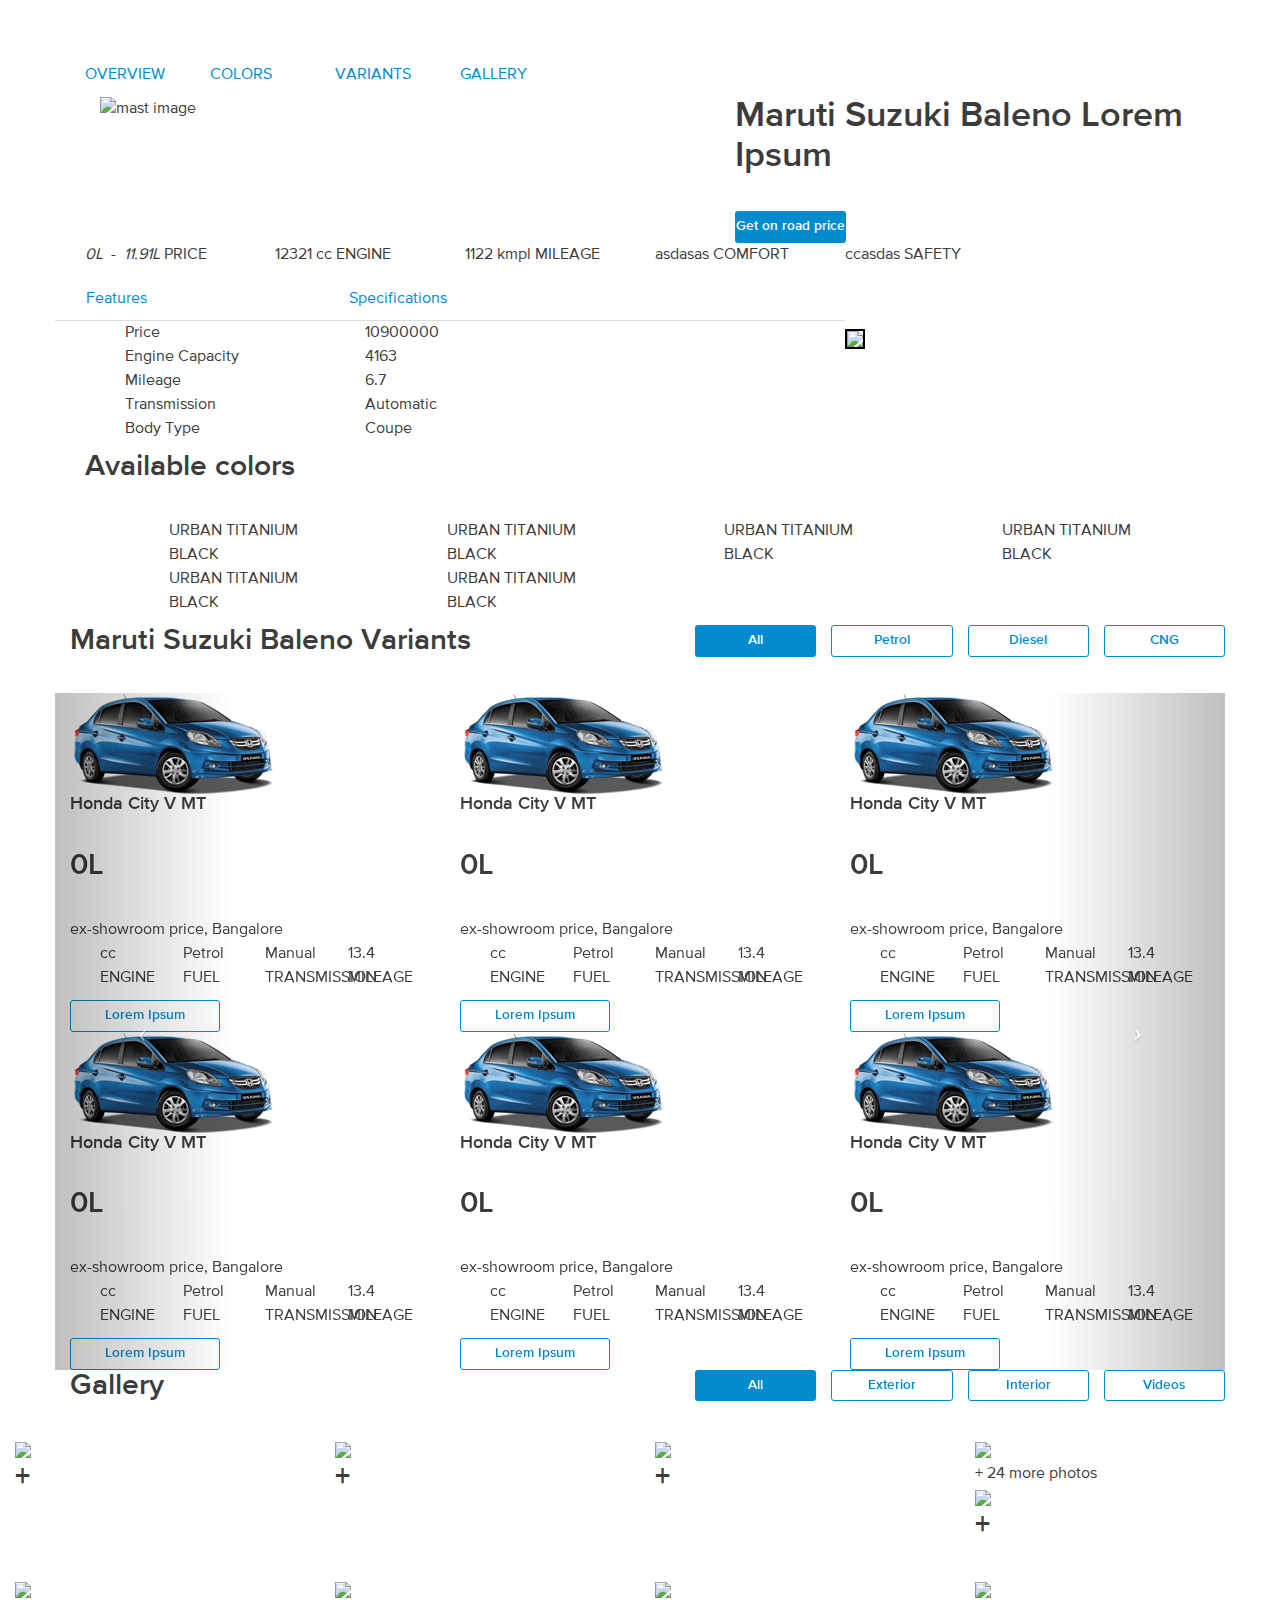
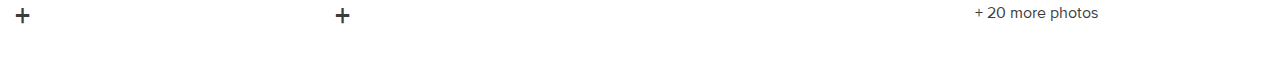
==== commit f54700d8: "cahnges" ====
--- a/index.html
+++ b/index.html
@@ -35,7 +35,7 @@
 					<i class="icon-arrows_down"></i>					
 				 </div>	
 				
-				<div class="nc-share col-xs-4">
+				<div class="nc-share col-xs-4 hidden">
 					<i class="icon-basic_share"></i>			
 					<i class="icon-tweet hidden-xs"></i>
 					<i class="icon-facebook-logo hidden-xs"></i>
@@ -68,7 +68,7 @@
 														Get on road price
 												</a>
 										</div>
-										<div class="nc-cta-dealeroffer no-left-padding col-xs-6">
+										<div class="nc-cta-dealeroffer no-left-padding col-xs-6 hidden">
 												<a class="js-nc-cta-dealeroffer no-lr-padding btn btn-filled">
 														Get dealer offers
 												</a>
@@ -385,7 +385,7 @@
 		</div>
 		<div class="hidden-xs col-sm-4" style="margin-top:50px;">
 			<img src="http://goo.gl/lbe48x" style="width:100%;border:2px solid black;">
-</div></section>s
+</div></section>
 <section class="container nc-colors animate-colors" data-class="animate-colors"><h2 class="col-xs-12">Available colors</h2>
 	<ul class="col-xs-12">
 <li class="col-xs-2 col-sm-3">
--- a/css/carsmodel.css
+++ b/css/carsmodel.css
@@ -12,1116 +12,612 @@
   vertical-align: middle;
   float: none;
 }
-body {
-  background-color: #fff;
-}
-div.wrapper {
-  /* closes the mask */
-  /* closes the cta */
-  /* closes the nav.*/
-  /* close the color section*/
-  margin-top: 30px;
-}
-div.wrapper li {
-  list-style: none;
-}
-div.wrapper section.nc-mask {
-  -webkit-transition: 0.45s all cubic-bezier(0.25, 0.46, 0.45, 0.94);
-  -moz-transition: 0.45s all cubic-bezier(0.25, 0.46, 0.45, 0.94);
-  -ms-transition: 0.45s all cubic-bezier(0.25, 0.46, 0.45, 0.94);
-  -o-transition: 0.45s all cubic-bezier(0.25, 0.46, 0.45, 0.94);
-  transition: 0.45s all cubic-bezier(0.25, 0.46, 0.45, 0.94);
-  -webkit-transition-delay: 0.25s;
-  -moz-transition-delay: 0.25s;
-  -ms-transition-delay: 0.25s;
-  -o-transition-delay: 0.25s;
-  transition-delay: 0.25s;
-  -webkit-transform: translate3d(0px, -50px, 0px);
-  -moz-transform: translate3d(0px, -50px, 0px);
-  -ms-transform: translate3d(0px, -50px, 0px);
-  -o-transform: translate3d(0px, -50px, 0px);
-  transform: translate3d(0px, -50px, 0px);
-  -webkit-opacity: 0;
-  -moz-opacity: 0;
-  opacity: 0;
-  -khtml-opacity: 0;
-  -ms-filter: "progid:DXImageTransform.Microsoft.Alpha(Opacity=@opacity)";
-  padding-top: 35px;
-  padding-bottom: 25px;
-}
-div.wrapper section.nc-mask.animate-mask {
-  -webkit-transform: translate3d(0px, 0px, 0px);
-  -moz-transform: translate3d(0px, 0px, 0px);
-  -ms-transform: translate3d(0px, 0px, 0px);
-  -o-transform: translate3d(0px, 0px, 0px);
-  transform: translate3d(0px, 0px, 0px);
-  -webkit-opacity: 1;
-  -moz-opacity: 1;
-  opacity: 1;
-  -khtml-opacity: 1;
-  -ms-filter: "progid:DXImageTransform.Microsoft.Alpha(Opacity=@opacity)";
-}
-div.wrapper section.nc-mask .nc-image {
-  padding-bottom: 35px;
-}
-@media (min-width: 992px) {
-  div.wrapper section.nc-mask .nc-image {
-    padding-bottom: 0;
-  }
-}
-div.wrapper section.nc-mask h1 {
-  font-size: 15px;
-  text-align: center;
-}
-div.wrapper section.nc-mask h1 .nc-name {
-  padding-bottom: 8px;
-}
-div.wrapper section.nc-mask h1 i {
-  font-style: normal;
-}
-div.wrapper section.nc-mask h1 i:before {
-  font-size: 15px;
-}
-div.wrapper section.nc-mask h1 .nc-showroom {
-  font-size: 14px;
-  font-family: 'ProximaNova-Regular';
-}
-@media (min-width: 992px) {
-  div.wrapper section.nc-mask h1 .nc-showroom {
-    font-size: 22px;
-  }
-}
-@media (min-width: 992px) {
-  div.wrapper section.nc-mask h1 {
-    text-align: left;
-    font-size: 24px;
-  }
-}
-div.wrapper div.nc-cta h3 {
-  margin-top: 10px;
-  font-family: 'ProximaNova-Regular';
-  letter-spacing: 1px;
-  text-align: center;
-  -webkit-transition: 0.45s all cubic-bezier(0.25, 0.46, 0.45, 0.94);
-  -moz-transition: 0.45s all cubic-bezier(0.25, 0.46, 0.45, 0.94);
-  -ms-transition: 0.45s all cubic-bezier(0.25, 0.46, 0.45, 0.94);
-  -o-transition: 0.45s all cubic-bezier(0.25, 0.46, 0.45, 0.94);
-  transition: 0.45s all cubic-bezier(0.25, 0.46, 0.45, 0.94);
-  -webkit-transition-delay: 0.25s;
-  -moz-transition-delay: 0.25s;
-  -ms-transition-delay: 0.25s;
-  -o-transition-delay: 0.25s;
-  transition-delay: 0.25s;
-  -webkit-transform: translate3d(0px, -50px, 0px);
-  -moz-transform: translate3d(0px, -50px, 0px);
-  -ms-transform: translate3d(0px, -50px, 0px);
-  -o-transform: translate3d(0px, -50px, 0px);
-  transform: translate3d(0px, -50px, 0px);
-  -webkit-opacity: 0;
-  -moz-opacity: 0;
-  opacity: 0;
-  -khtml-opacity: 0;
-  -ms-filter: "progid:DXImageTransform.Microsoft.Alpha(Opacity=@opacity)";
-}
-@media (min-width: 768px) {
-  div.wrapper div.nc-cta h3 {
-    padding-top: 60px;
-    padding-left: 0;
-    padding-right: 0;
-    text-align: left;
-  }
-}
-div.wrapper div.nc-cta div.nc-cta-price {
-  padding-right: 5px;
-}
-div.wrapper div.nc-cta div.nc-cta-dealeroffer {
-  padding-left: 5px;
-  padding-right: 0;
-}
-div.wrapper div.nc-cta a {
-  width: 100%;
-  -webkit-transition: 0.45s all cubic-bezier(0.25, 0.46, 0.45, 0.94);
-  -moz-transition: 0.45s all cubic-bezier(0.25, 0.46, 0.45, 0.94);
-  -ms-transition: 0.45s all cubic-bezier(0.25, 0.46, 0.45, 0.94);
-  -o-transition: 0.45s all cubic-bezier(0.25, 0.46, 0.45, 0.94);
-  transition: 0.45s all cubic-bezier(0.25, 0.46, 0.45, 0.94);
-  -webkit-transition-delay: 0.25s;
-  -moz-transition-delay: 0.25s;
-  -ms-transition-delay: 0.25s;
-  -o-transition-delay: 0.25s;
-  transition-delay: 0.25s;
-  -webkit-transform: translate3d(0px, 50px, 0px);
-  -moz-transform: translate3d(0px, 50px, 0px);
-  -ms-transform: translate3d(0px, 50px, 0px);
-  -o-transform: translate3d(0px, 50px, 0px);
-  transform: translate3d(0px, 50px, 0px);
-  -webkit-opacity: 0;
-  -moz-opacity: 0;
-  opacity: 0;
-  -khtml-opacity: 0;
-  -ms-filter: "progid:DXImageTransform.Microsoft.Alpha(Opacity=@opacity)";
-  font-size: 14px;
-}
-@media (min-width: 992px) {
-  div.wrapper div.nc-cta a {
-    font-size: 18px;
-  }
-}
-div.wrapper div.nc-cta.animate-cta h3,
-div.wrapper div.nc-cta.animate-cta a {
-  -webkit-transform: translate3d(0px, 0px, 0px);
-  -moz-transform: translate3d(0px, 0px, 0px);
-  -ms-transform: translate3d(0px, 0px, 0px);
-  -o-transform: translate3d(0px, 0px, 0px);
-  transform: translate3d(0px, 0px, 0px);
-  -webkit-opacity: 1;
-  -moz-opacity: 1;
-  opacity: 1;
-  -khtml-opacity: 1;
-  -ms-filter: "progid:DXImageTransform.Microsoft.Alpha(Opacity=@opacity)";
-}
-@media (min-width: 992px) {
-  div.wrapper div.nc-cta {
-    padding-top: 60px;
-  }
-}
-div.wrapper section.nc-heading.navbar-fixed {
-  position: fixed;
+.sticky-filters-nav {
+  background: #eee;
+  margin-top: 51px;
+  padding: 0;
+  -webkit-transition: all ease-in 0.3s;
+  -moz-transition: all ease-in 0.3s;
+  -ms-transition: all ease-in 0.3s;
+  -o-transition: all ease-in 0.3s;
+  transition: all ease-in 0.3s;
+  -webkit-box-shadow: 0 0 5px #c7c7c7;
+  -moz-box-shadow: 0 0 5px #c7c7c7;
+  box-shadow: 0 0 5px #c7c7c7;
+  z-index: 900;
+}
+.sticky-filters-nav .dropdown-toggle {
+  outline: 0;
+}
+@media (max-width: 768px) {
+  .sticky-filters-nav {
+    line-height: 28px;
+  }
+}
+.sticky-filters-nav input[type=checkbox],
+.sticky-filters-nav input[type=radio] {
+  margin: 0 4px 0 0;
   top: 0;
-  left: 0;
-  width: 100%;
-  z-index: 1;
-  background: #ffffff;
-  -webkit-box-shadow: 0 1px 1px #ddd;
-  -moz-box-shadow: 0 1px 1px #ddd;
-  box-shadow: 0 1px 1px #ddd;
-  /*     box-shadow: 0 1px 1px #ddd; */
-  padding-bottom: 10px;
-  padding-top: 10px;
-  -webkit-transition: opacity 0.4s ease-in;
-  -moz-transition: opacity 0.4s ease-in;
-  -ms-transition: opacity 0.4s ease-in;
-  -o-transition: opacity 0.4s ease-in;
-  transition: opacity 0.4s ease-in;
-}
-div.wrapper section.nc-heading.navbar-fixed .nc-cta-price {
-  text-align: right;
-}
-div.wrapper nav.nc-nav {
-  -webkit-transition: 0.45s all cubic-bezier(1s, 0.46, 0.45, 0.94);
-  -moz-transition: 0.45s all cubic-bezier(1s, 0.46, 0.45, 0.94);
-  -ms-transition: 0.45s all cubic-bezier(1s, 0.46, 0.45, 0.94);
-  -o-transition: 0.45s all cubic-bezier(1s, 0.46, 0.45, 0.94);
-  transition: 0.45s all cubic-bezier(1s, 0.46, 0.45, 0.94);
-  -webkit-transition-delay: 0.25s;
-  -moz-transition-delay: 0.25s;
-  -ms-transition-delay: 0.25s;
-  -o-transition-delay: 0.25s;
-  transition-delay: 0.25s;
-  -webkit-transform: translate3d(0px, -50px, 0px);
-  -moz-transform: translate3d(0px, -50px, 0px);
-  -ms-transform: translate3d(0px, -50px, 0px);
-  -o-transform: translate3d(0px, -50px, 0px);
-  transform: translate3d(0px, -50px, 0px);
-  -webkit-opacity: 0;
-  -moz-opacity: 0;
-  opacity: 0;
-  -khtml-opacity: 0;
-  -ms-filter: "progid:DXImageTransform.Microsoft.Alpha(Opacity=@opacity)";
-}
-div.wrapper nav.nc-nav ul {
-  margin-bottom: 0;
-  line-height: 1em;
-  /* vertical-align: middle; */
-  padding-top: 10px;
-}
-div.wrapper nav.nc-nav ul li {
-  text-transform: uppercase;
-}
-div.wrapper nav.nc-nav ul li a {
+}
+.filters-nc-btn-group {
+  color: #7c7c7c;
+  font-size: 13px;
+}
+.filters-nc-btn-group .btn-group {
+  margin-right: 0;
+}
+.filters-nc-btn-group .dropdown-list-ul {
+  border-radius: 0;
+  min-width: 220px;
+}
+.filters-nc-btn-group .dropdown-list-ul .dropdown-header {
+  padding: 3px 10px;
+}
+.filters-nc-btn-group .dropdown-list-ul li a,
+.filters-nc-btn-group .dropdown-list-ul li label {
+  padding: 5px 10px;
+  display: block;
+  font-size: 13px;
+  color: #7c7c7c;
+  font-family: 'ProximaNova-Semibold';
+  font-weight: normal;
+}
+.filters-nc-btn-group .dropdown-list-ul li a:hover,
+.filters-nc-btn-group .dropdown-list-ul li label:hover,
+.filters-nc-btn-group .dropdown-list-ul li a:active,
+.filters-nc-btn-group .dropdown-list-ul li label:active,
+.filters-nc-btn-group .dropdown-list-ul li a:focus,
+.filters-nc-btn-group .dropdown-list-ul li label:focus {
+  background: #e6e6e6;
+}
+.filters-nc-btn-group .dropdown-list-ul li .divider {
+  margin: 9px;
+}
+.filters-nc-btn-group .dropdown-list-ul li.active a,
+.filters-nc-btn-group .dropdown-list-ul li.active label {
+  background: #eee;
+}
+.filters-nc-btn-group .btn-group .filters-dropdown {
+  -webkit-box-shadow: none;
+  -moz-box-shadow: none;
+  box-shadow: none;
+  -webkit-border-radius: 0;
+  -moz-border-radius: 0;
+  border-radius: 0;
+  -moz-background-clip: padding;
+  -webkit-background-clip: padding-box;
+  background-clip: padding-box;
+  border-bottom: none;
+  border-right: 1px solid #d9d9d9;
+  border-top: none;
+  line-height: 42px;
+  padding: 0 15px;
+}
+.filters-nc-btn-group .btn-group .dropdown-menu {
+  margin-top: 0;
+}
+.filters-nc-btn-group .btn-group ul.dropdown-menu {
+  border: none;
+  left: -60px;
+}
+.filters-nc-btn-group .dropdown-backdrop {
+  position: relative;
+}
+.filters-nc-btn-group .dropdown.open .ddm-icon::before,
+.filters-nc-btn-group .btn-group.open .ddm-icon::before,
+.filters-nc-btn-group .down-arrow .ddm-icon::before {
+  content: "\f10b";
+}
+.filters-label {
+  font-family: 'ProximaNova-Semibold';
+  color: #7c7c7c;
+  border-right: 1px solid #cccccc;
+  padding: 0 15px 0 0;
+  line-height: 42px;
+}
+.filters-dropdown {
+  background: none;
+  border: none;
   color: #3c3c3c;
-  padding-bottom: 3px;
-}
-div.wrapper nav.nc-nav ul li a:hover,
-div.wrapper nav.nc-nav ul li a:active,
-div.wrapper nav.nc-nav ul li a:visited,
-div.wrapper nav.nc-nav ul li a:focus {
-  color: #008bcf;
-  border-bottom: 2px solid #008bcf;
-}
-div.wrapper.animate-in nav.nc-nav {
-  -webkit-transform: translate3d(0px, 0px, 0px);
-  -moz-transform: translate3d(0px, 0px, 0px);
-  -ms-transform: translate3d(0px, 0px, 0px);
-  -o-transform: translate3d(0px, 0px, 0px);
-  transform: translate3d(0px, 0px, 0px);
-  -webkit-opacity: 1;
-  -moz-opacity: 1;
-  opacity: 1;
-  -khtml-opacity: 1;
-  -ms-filter: "progid:DXImageTransform.Microsoft.Alpha(Opacity=@opacity)";
-}
-div.wrapper section.nc-variants {
-  padding: 30px 15px;
-  -webkit-box-shadow: 0 -3px 8px #eee;
-  -moz-box-shadow: 0 -3px 8px #eee;
-  box-shadow: 0 -3px 8px #eee;
-}
-div.wrapper section.nc-variants h2 {
-  margin-bottom: 30px;
-  font-size: 18px;
-}
-div.wrapper section.nc-variants > div:first-child {
-  /* animation attributes */
-  -webkit-transition: 0.45s all cubic-bezier(0.25, 0.46, 0.45, 0.94);
-  -moz-transition: 0.45s all cubic-bezier(0.25, 0.46, 0.45, 0.94);
-  -ms-transition: 0.45s all cubic-bezier(0.25, 0.46, 0.45, 0.94);
-  -o-transition: 0.45s all cubic-bezier(0.25, 0.46, 0.45, 0.94);
-  transition: 0.45s all cubic-bezier(0.25, 0.46, 0.45, 0.94);
-  -webkit-transition-delay: 0.25s;
-  -moz-transition-delay: 0.25s;
-  -ms-transition-delay: 0.25s;
-  -o-transition-delay: 0.25s;
-  transition-delay: 0.25s;
-  -webkit-transform: translate3d(0px, 50px, 0px);
-  -moz-transform: translate3d(0px, 50px, 0px);
-  -ms-transform: translate3d(0px, 50px, 0px);
-  -o-transform: translate3d(0px, 50px, 0px);
-  transform: translate3d(0px, 50px, 0px);
-  -webkit-opacity: 0;
-  -moz-opacity: 0;
-  opacity: 0;
-  -khtml-opacity: 0;
-  -ms-filter: "progid:DXImageTransform.Microsoft.Alpha(Opacity=@opacity)";
-  /*	close */
-  padding-right: 0;
-  padding-left: 0;
-}
-div.wrapper section.nc-variants > div:first-child.animate-variants {
-  -webkit-transform: translate3d(0px, 0px, 0px);
-  -moz-transform: translate3d(0px, 0px, 0px);
-  -ms-transform: translate3d(0px, 0px, 0px);
-  -o-transform: translate3d(0px, 0px, 0px);
-  transform: translate3d(0px, 0px, 0px);
-  -webkit-opacity: 1;
-  -moz-opacity: 1;
-  opacity: 1;
-  -khtml-opacity: 1;
-  -ms-filter: "progid:DXImageTransform.Microsoft.Alpha(Opacity=@opacity)";
-}
-@media (min-width: 992px) {
-  div.wrapper section.nc-variants > div:first-child {
-    padding-right: 15px;
-    padding-left: 30px;
-  }
-}
-div.wrapper section.nc-variants .nc-desc {
-  padding: 15px;
-}
-div.wrapper section.nc-variants .nc-desc h4 {
-  border-bottom: 1px solid #eee;
-  padding-bottom: 6px;
-  margin-bottom: 6px;
-  color: #3c3c3c;
-}
-div.wrapper section.nc-variants .nc-desc .nc-price {
-  border-bottom: 1px solid #eee;
-  margin-bottom: 6px;
-  padding-bottom: 3px;
-}
-div.wrapper section.nc-variants .nc-desc .nc-price i.icon-rupee-symbol {
-  font-size: 23px;
-  margin-left: -5px;
-}
-div.wrapper section.nc-variants .nc-desc .nc-price h2 {
-  margin-bottom: 0px;
-}
-div.wrapper section.nc-variants .nc-desc .nc-price .nc-src {
-  font-size: 12px;
-  margin: -5px 0 3px 0px;
-  color: #7c7c7c;
-}
-div.wrapper section.nc-variants .nc-desc .nc-features {
-  list-style-type: none;
-  margin-bottom: 0px;
-  padding: 0px;
-}
-div.wrapper section.nc-variants .nc-desc .nc-features li {
-  font-size: 14px;
-  line-height: 24px;
-  padding: 0 0px 0 0px;
-  color: #3c3c3c;
-}
-div.wrapper section.nc-variants .nc-desc .nc-features li:nth-child(4) {
-  text-align: center;
-}
-div.wrapper section.nc-variants .nc-desc .nc-features .static {
-  display: block;
-  font-size: 10px;
-  color: #7c7c7c;
-}
-@media (max-width: 480px) {
-  div.wrapper section.nc-variants .nc-desc .nc-features .static {
-    font-size: 9px;
-  }
-}
-div.wrapper section.nc-variants .nc-desc .cardButton {
-  width: 132px;
-  height: 32px;
-}
-div.wrapper section.nc-variants div.nc-desc {
-  border: 2px solid #ddd;
-  border-bottom: 3px solid #ddd;
+  padding: 3px 9px 1px 9px;
   -webkit-border-radius: 3px;
   -moz-border-radius: 3px;
   border-radius: 3px;
   -moz-background-clip: padding;
   -webkit-background-clip: padding-box;
   background-clip: padding-box;
+  font-size: 13px;
+  font-family: 'ProximaNova-Semibold';
+}
+.filters-dropdown .btn-group.open .dropdown-toggle:active {
+  -webkit-box-shadow: none;
+  -moz-box-shadow: none;
+  box-shadow: none;
+}
+.filters-dropdown .caret {
+  margin-left: 10px;
+}
+.filters-dropdown .ddm-icon {
+  font-size: 1em;
+  margin-left: 6px;
+  top: 0;
+}
+.nav-filters-btn.dropdown-menu::after {
+  border-bottom: 6px solid #ffffff;
+  border-left: 6px solid transparent;
+  border-right: 6px solid transparent;
+  content: "";
+  display: inline-block;
+  left: 88px;
+  position: absolute;
+  top: -6px;
+}
+.search-in-ddm {
+  margin-top: 0;
+}
+.search-in-ddm input {
+  border: 1px solid #eee;
+  margin: 4px 0 5px 10px;
+  width: 90%;
+}
+.search-in-ddm label:hover {
+  background: none;
+}
+.left-inner-addon {
+  position: relative;
+}
+.left-inner-addon input {
+  padding: 4px 0 4px 25px;
+  width: 100%;
+  border: 1px solid #eaeaea;
+}
+.left-inner-addon .focus-search-back {
+  left: 0;
+  font-size: 1.8em;
+  top: 0;
+  line-height: 48px;
+  pointer-events: auto;
+}
+.left-inner-addon i {
+  position: absolute;
+  top: 10px;
+  pointer-events: none;
+  left: 16px;
+}
+.scrollable-menu {
+  height: auto;
+  max-height: 210px;
+  overflow-x: hidden;
+}
+.ddm-devider {
+  margin: 5px 0 !important;
+  border-top: 1px dotted #aaa;
+}
+.vap-breadcrumb {
+  margin: 50px 0 18px 55px;
+}
+.nc-snb .ncHeading {
+  margin-left: 0px;
+}
+@media (max-width: 992px) {
+  .nc-snb .ncHeading {
+    margin-top: 60px;
+  }
+}
+@media (max-width: 767px) {
+  .nc-snb .ncHeading {
+    margin-top: 90px;
+  }
+}
+.nc-snb div.snbCard > div:first-child {
   margin-bottom: 30px;
-  padding-top: 25px;
-  padding-bottom: 25px;
-  max-height: 230px;
-  -webkit-transition: 0.2s all ease-in;
-  -moz-transition: 0.2s all ease-in;
-  -ms-transition: 0.2s all ease-in;
-  -o-transition: 0.2s all ease-in;
-  transition: 0.2s all ease-in;
-}
-div.wrapper section.nc-variants div.nc-desc .nc-image {
-  margin-bottom: 15px;
-  display: none;
-}
-div.wrapper section.nc-variants div.nc-desc .nc-price h2 {
-  font-size: 30px;
+  padding-top: 10px;
+  background-color: #ffffff;
+  -webkit-box-shadow: 0px 2px 2px 0px rgba(0, 0, 0, 0.2);
+  -moz-box-shadow: 0px 2px 2px 0px rgba(0, 0, 0, 0.2);
+  box-shadow: 0px 2px 2px 0px rgba(0, 0, 0, 0.2);
+}
+.nc-snb div.snbCard .nc-image {
+  height: 200px;
+  background: url('/images/car/newcars/ciaz.jpg') no-repeat;
+  background-size: contain;
+  background-position-x: -25px;
+}
+.nc-snb div.snbCard .nc-desc {
+  padding: 15px;
+}
+.nc-snb div.snbCard .nc-desc h4 {
+  border-bottom: 1px solid #eee;
+  padding-bottom: 6px;
+  margin-bottom: 6px;
   color: #3c3c3c;
 }
-div.wrapper section.nc-variants div.nc-desc button {
-  margin-top: 15px;
-}
-@media (min-width: 768px) {
-  div.wrapper section.nc-variants div.nc-desc {
-    border: 0;
-  }
-}
-div.wrapper section.nc-variants div.nc-desc:hover {
+.nc-snb div.snbCard .nc-desc .nc-price {
+  border-bottom: 1px solid #eee;
+  margin-bottom: 6px;
+  padding-bottom: 3px;
+}
+.nc-snb div.snbCard .nc-desc .nc-price i.icon-rupee-symbol {
+  font-size: 23px;
+  margin-left: -5px;
+}
+.nc-snb div.snbCard .nc-desc .nc-price h2 {
+  margin-bottom: 0px;
+}
+.nc-snb div.snbCard .nc-desc .nc-price .nc-src {
+  font-size: 12px;
+  margin: -5px 0 3px 0px;
+  color: #7c7c7c;
+}
+.nc-snb div.snbCard .nc-desc .nc-features {
+  list-style-type: none;
+  margin-bottom: 0px;
+  padding: 0px;
+}
+.nc-snb div.snbCard .nc-desc .nc-features li {
+  font-size: 14px;
+  line-height: 24px;
+  padding: 0 0px 0 0px;
+  color: #3c3c3c;
+}
+.nc-snb div.snbCard .nc-desc .nc-features li:nth-child(4) {
+  text-align: center;
+}
+.nc-snb div.snbCard .nc-desc .nc-features .static {
+  display: block;
+  font-size: 10px;
+  color: #7c7c7c;
+}
+@media (max-width: 480px) {
+  .nc-snb div.snbCard .nc-desc .nc-features .static {
+    font-size: 9px;
+  }
+}
+.nc-snb div.snbCard .nc-desc .cardButton {
+  width: 132px;
+  height: 32px;
+}
+.nc-snb .calculator {
+  float: left;
+  background-color: #ffffff;
   border: 1px solid #ddd;
-  border-bottom-width: 2px;
-}
-@media (min-width: 992px) {
-  div.wrapper section.nc-variants {
-    padding: 30px 10px;
-  }
-}
-div.wrapper section.nc-colors {
-  /* This is the title: Available colors */
-  /* animation attributes */
-  -webkit-transition: 0.45s all cubic-bezier(0.25, 0.46, 0.45, 0.94);
-  -moz-transition: 0.45s all cubic-bezier(0.25, 0.46, 0.45, 0.94);
-  -ms-transition: 0.45s all cubic-bezier(0.25, 0.46, 0.45, 0.94);
-  -o-transition: 0.45s all cubic-bezier(0.25, 0.46, 0.45, 0.94);
-  transition: 0.45s all cubic-bezier(0.25, 0.46, 0.45, 0.94);
-  -webkit-transition-delay: 0.25s;
-  -moz-transition-delay: 0.25s;
-  -ms-transition-delay: 0.25s;
-  -o-transition-delay: 0.25s;
-  transition-delay: 0.25s;
-  -webkit-transform: translate3d(0px, 50px, 0px);
-  -moz-transform: translate3d(0px, 50px, 0px);
-  -ms-transform: translate3d(0px, 50px, 0px);
-  -o-transform: translate3d(0px, 50px, 0px);
-  transform: translate3d(0px, 50px, 0px);
-  -webkit-opacity: 0;
-  -moz-opacity: 0;
-  opacity: 0;
-  -khtml-opacity: 0;
-  -ms-filter: "progid:DXImageTransform.Microsoft.Alpha(Opacity=@opacity)";
-  /*	close */
-  margin-top: 40px;
-  padding-bottom: 40px;
-}
-div.wrapper section.nc-colors h2 {
-  margin-bottom: 30px;
-  font-size: 18px;
-}
-div.wrapper section.nc-colors .nc-colorhex {
-  width: 40px;
-  height: 40px;
-  -webkit-border-radius: 50%;
-  -moz-border-radius: 50%;
-  border-radius: 50%;
+  height: auto;
+  display: block;
+  -webkit-border-radius: 5px;
+  -moz-border-radius: 5px;
+  border-radius: 5px;
   -moz-background-clip: padding;
   -webkit-background-clip: padding-box;
   background-clip: padding-box;
-  -webkit-box-shadow: 0 1px 4px #c7c7c7;
-  -moz-box-shadow: 0 1px 4px #c7c7c7;
-  box-shadow: 0 1px 4px #c7c7c7;
-}
-@media (min-width: 992px) {
-  div.wrapper section.nc-colors .nc-colorhex {
-    width: 60px;
-    height: 60px;
-  }
-}
-div.wrapper section.nc-colors .nc-colorname {
-  font-size: 12px;
-}
-div.wrapper section.nc-colors .nc-colorname span {
-  display: block;
-  text-transform: uppercase;
-  padding-top: 21px;
-}
-div.wrapper section.nc-colors li {
-  margin-bottom: 24px;
-}
-div.wrapper section.nc-colors li:nth-of-type(1) div:nth-of-type(3) {
-  background-color: red;
-}
-div.wrapper section.nc-colors li:nth-of-type(1) div.nc-colorhex {
-  background-color: red;
-}
-div.wrapper section.nc-colors li:nth-of-type(2) div.nc-colorhex {
-  background-color: green;
-}
-div.wrapper section.nc-colors li:nth-of-type(3) div.nc-colorhex {
-  background-color: #008bcf;
-}
-div.wrapper section.nc-colors li:nth-of-type(4) div.nc-colorhex {
-  background-color: black;
-}
-div.wrapper section.nc-colors li:nth-of-type(5) div.nc-colorhex {
-  background-color: white;
-}
-div.wrapper section.nc-colors li:nth-of-type(6) div.nc-colorhex {
-  background-color: yellow;
-}
-div.wrapper section.nc-colors.animate-colors {
-  -webkit-transform: translate3d(0px, 0px, 0px);
-  -moz-transform: translate3d(0px, 0px, 0px);
-  -ms-transform: translate3d(0px, 0px, 0px);
-  -o-transform: translate3d(0px, 0px, 0px);
-  transform: translate3d(0px, 0px, 0px);
-  -webkit-opacity: 1;
-  -moz-opacity: 1;
-  opacity: 1;
-  -khtml-opacity: 1;
-  -ms-filter: "progid:DXImageTransform.Microsoft.Alpha(Opacity=@opacity)";
-}
-div.wrapper section.nc-features {
-  /*css for diagonal lines*/
-  background-image: -webkit-gradient(linear, left bottom, right top, color-stop(0, #ccc), color-stop(0.25, #ccc), color-stop(0.25, #bbb), color-stop(0.5, #bbb), color-stop(0.5, #ccc), color-stop(0.75, #ccc), color-stop(0.75, #bbb));
-  background-image: -webkit-linear-gradient(left bottom, #f2f2f2 0%, #f2f2f2 25%, #fbfbfb 25%, #fbfbfb 50%, #f2f2f2 50%, #f2f2f2 75%, #fbfbfb 75%);
-  background-image: -moz-linear-gradient(left bottom, #ccc 0%, #ccc 25%, #bbb 25%, #bbb 50%, #ccc 50%, #ccc 75%, #bbb 75%);
-  background-image: -ms-linear-gradient(left bottom, #ccc 0%, #ccc 25%, #bbb 25%, #bbb 50%, #ccc 50%, #ccc 75%, #bbb 75%);
-  background-image: -o-linear-gradient(left bottom, #ccc 0%, #ccc 25%, #bbb 25%, #bbb 50%, #ccc 50%, #ccc 75%, #bbb 75%);
-  filter: progid:DXImageTransform.Microsoft.gradient(startColorstr='#cccccc', endColorstr='#bbbbbb', GradientType=0);
-  /* IE6-8 */
-  background-image: linear-gradient(left bottom, #f2f2f2 0%, #f2f2f2 25%, #fbfbfb 25%, #fbfbfb 50%, #f2f2f2 50%, #f2f2f2 75%, #fbfbfb 75%);
-  background-size: 5px 5px;
+  -webkit-box-shadow: 0px 2px 2px 0px rgba(0, 0, 0, 0.2);
+  -moz-box-shadow: 0px 2px 2px 0px rgba(0, 0, 0, 0.2);
+  box-shadow: 0px 2px 2px 0px rgba(0, 0, 0, 0.2);
+  padding: 25px 0px;
+  /*.formElem {
+			margin-top: 10px;
+		}*/
+}
+@media (max-width: 768px) {
+  .nc-snb .calculator {
+    padding-top: 20px;
+  }
+}
+.nc-snb .calculator .dropDownCalc {
+  background: transparent;
+  margin-top: 6px;
   width: 100%;
-  height: 100%;
-  /*close*/
-  border-top: 2px solid #ddd;
-  border-bottom: 2px solid #ddd;
-  background-color: #fbfbfb;
-  overflow-x: auto;
-}
-div.wrapper section.nc-features ul {
+  border: transparent;
+  border-bottom: 1px solid #cccccc;
+  border-radius: 0px;
+  text-align: left;
+  padding-left: 0px;
+  padding-bottom: 0px;
+  /*background-color: @white;*/
+  padding-right: 0px;
+}
+.nc-snb .calculator .carImageCalc {
+  margin-bottom: 20px;
+}
+.nc-snb .calculator .getPriceButton {
+  width: 100%;
+}
+.nc-snb .calculator .dropDownList {
+  height: auto;
+  max-height: 200px;
+  overflow: auto;
+  margin-left: 15px;
+  width: 87%;
+}
+.nc-snb .calculator i {
+  float: right;
+}
+.nc-snb .calculator .carInfo li {
+  list-style-type: none;
+  line-height: 32px;
+}
+.nc-snb .calculator .carInfo .filterBar li {
+  padding-left: 0px;
+}
+.nc-snb .calculator .carInfo .filterBar li input {
+  padding-top: 0px;
+}
+.nc-snb .calculator .carInfo .filterBar li:last-child {
+  padding-right: 0px;
+}
+@media (max-width: 768px) {
+  .nc-snb .calculator .carInfo .filterBar ul {
+    padding-left: 0px;
+  }
+  .nc-snb .calculator .carInfo .filterBar li:nth-child(2) {
+    padding-left: 5px;
+  }
+}
+.nc-snb .calculator .carInfo .filterBar .inText {
+  font-family: 'ProximaNova-Semibold';
+  margin-top: 10px;
+}
+.nc-snb .calculator .carInfo .filterBar button {
+  margin-top: 0px;
+  padding-top: 0px;
+  padding-bottom: 0px;
+  color: #7c7c7c;
+}
+@media (max-width: 480px) {
+  .nc-snb .calculator .carInfo .filterBar button {
+    font-size: 12px;
+  }
+}
+.nc-snb .calculator .carInfo .filterBar span {
+  font-weight: bold;
+}
+@media (max-width: 365px) {
+  .nc-snb .calculator .carInfo .filterBar span {
+    font-size: 14px;
+  }
+}
+.nc-snb .calculator .carInfo .filterBar input {
+  color: #7c7c7c;
+}
+.nc-snb .calculator .carInfo .detailsCalc {
+  margin-top: 110px;
+}
+@media (max-width: 768px) {
+  .nc-snb .calculator .carInfo .detailsCalc {
+    padding-left: 0px;
+  }
+}
+.nc-snb .calculator .carInfo .detailsCalc li {
+  padding-left: 0px;
+  padding-right: 0px;
+}
+.nc-snb .calculator .carInfo .detailsCalc li span {
+  font-size: 14px;
+  color: #3c3c3c;
+}
+@media (max-width: 480px) {
+  .nc-snb .calculator .carInfo .detailsCalc li span {
+    font-size: 12px;
+  }
+}
+.nc-snb .calculator .carInfo .detailsCalc li:nth-child(-n+3) {
+  border-bottom: 1px solid #ddd;
+}
+.nc-snb .calculator .carInfo .detailsCalc li:nth-child(4) {
+  font-family: 'ProximaNova-Semibold';
+}
+.nc-snb .calculator .carInfo .detailsCalc li:nth-child(4) span:first-child {
+  word-wrap: break-word;
+  display: inline-block;
+  width: 50%;
+  line-height: 17px;
+}
+.nc-snb .calculator .carInfo .detailsCalc .amount {
+  float: right;
+}
+.nc-snb .calculator .carInfo .detailsCalc .amount i {
+  float: left;
+  font-size: 14px;
+}
+.nc-snb .calculator .carInfo .calcButtons {
+  margin-top: 20px;
+}
+.nc-snb .calculator .carInfo .calcButtons button {
+  height: 45px;
+  width: 45%;
+  margin-top: 25px;
+  margin-left: 40px;
+}
+.nc-snb .calculator .carInfo .calcButtons .dealerOffer {
+  width: 35%;
+}
+@media (max-width: 768px) {
+  .nc-snb .calculator .carInfo .calcButtons .dealerOffer {
+    width: 100%;
+    margin-left: 0px;
+  }
+}
+.nc-snb .calculator .carInfo .calcButtons .priceAnother {
+  width: 54%;
+  /*margin-left: 130px;*/
+  white-space: pre-wrap;
+}
+@media (max-width: 768px) {
+  .nc-snb .calculator .carInfo .calcButtons .priceAnother {
+    width: 100%;
+    margin-left: 0px;
+  }
+}
+.nc-snb .padding20 {
+  padding-top: 20px;
+}
+.nc-snb .formCalc span:first-child {
+  font-family: 'ProximaNova-Semibold';
+  margin-left: 13px;
+}
+.nc-snb .formCalc .formElem:nth-child(-n+5) {
+  /*margin-top: 20px;*/
+}
+.nc-snb .formCalc .formElem:nth-child(-n+5) button {
+  color: #7c7c7c;
+}
+.nc-snb .formCalc .getPriceButton {
+  margin-top: 20px;
+  color: #ffffff;
+}
+.nc-snb .formCalc .spacing {
+  margin-top: 16px;
+}
+.nc-snb .formCalc .uline-ph {
+  top: 30px;
+}
+.nc-snb .formCalc .txt-focus .uline-ph {
+  top: 14px;
+}
+.nc-snb .noPadding {
+  padding-left: 0px;
+  padding-right: 0px;
+}
+.nc-snb .noPadding .spacing {
+  margin-top: 16px;
+}
+.nc-snb .filterBar li:nth-child(2) {
+  padding-left: 0px;
+}
+.nc-snb .snbPageButtons button {
+  height: 45px;
+  width: 100%;
+  margin-top: 15px;
+}
+/* MIN-MAX Select */
+.min-max-select .selected-budget {
+  margin: 0;
+  padding: 0;
+  display: none;
+}
+.min-max-select .selected-budget li {
+  display: inline-block;
+  font-family: 'ProximaNova-Regular';
+  font-size: 0.9em;
+}
+.min-max-select .selected-budget li label {
   margin-bottom: 0;
-}
-div.wrapper section.nc-features ul li {
-  padding-top: 25px;
-  padding-bottom: 25px;
-  display: table-cell;
-  width: 1%;
-  text-align: center;
-  vertical-align: middle;
-  float: none;
-}
-div.wrapper section.nc-features ul li span {
-  display: block;
-}
-div.wrapper section.nc-features ul li span:first-child {
-  color: #3c3c3c;
-  font-size: 18px;
-  margin-bottom: 32px;
-  line-height: 1em;
-}
-div.wrapper section.nc-features ul li span:first-child .icon-rupee-symbol {
-  font-style: normal;
-}
-div.wrapper section.nc-features ul li span:first-child .icon-rupee-symbol:before {
-  font-size: 15px;
-}
-div.wrapper section.nc-features ul li span:last-child {
-  color: #7c7c7c;
-  text-transform: uppercase;
-  font-size: 12px;
-  line-height: 1em;
-}
-div.wrapper section.nc-features ul li span:last-child:before {
-  content: '';
-  display: block;
-  height: 1px;
-  width: 16px;
-  background-color: #7c7c7c;
-  margin: 10px auto;
-}
-div.wrapper section.nc-gallery {
-  -webkit-box-shadow: 0 -3px 8px #eee;
-  -moz-box-shadow: 0 -3px 8px #eee;
-  box-shadow: 0 -3px 8px #eee;
-  margin-bottom: 100px;
-  padding-top: 40px;
-}
-@media (min-width: 992px) {
-  div.wrapper section.nc-gallery .nc-gallery-head {
-    padding-left: 30px;
-  }
-}
-div.wrapper section.nc-gallery .modal.m-gallery-modal {
-  background-color: #000;
-}
-div.wrapper section.nc-gallery .modal.m-gallery-modal .modal-content {
-  background-color: #000;
-}
-div.wrapper section.nc-gallery .modal.m-gallery-modal .modal-content .modal-header {
-  border-bottom: 0;
-  padding: 0;
-}
-div.wrapper section.nc-gallery .modal.m-gallery-modal .modal-content .modal-header h4.modal-title {
-  color: #fff;
-  width: 82%;
-  padding-top: 10px;
-  padding-left: 15px;
-  padding-bottom: 10px;
-  font-size: 16px;
-}
-div.wrapper section.nc-gallery .modal.m-gallery-modal .modal-content .modal-header .icon-arrows_remove::before {
-  line-height: 37px;
-  font-size: 42px;
-  color: #fff;
-}
-div.wrapper section.nc-gallery .modal.m-gallery-modal .modal-content .modal-body {
-  padding: 0;
-}
-div.wrapper section.nc-gallery .modal.m-gallery-modal .modal-content .modal-body .carousel .item .carousel-caption {
-  top: 0;
-  right: 0;
-  bottom: auto;
-  left: 0;
-}
-div.wrapper section.nc-gallery .modal.m-gallery-modal .modal-content .modal-footer {
-  position: fixed;
-  bottom: 0;
-  -webkit-transition: 2s all cubic-bezier(0.25, 0.46, 0.45, 0.94);
-  -moz-transition: 2s all cubic-bezier(0.25, 0.46, 0.45, 0.94);
-  -ms-transition: 2s all cubic-bezier(0.25, 0.46, 0.45, 0.94);
-  -o-transition: 2s all cubic-bezier(0.25, 0.46, 0.45, 0.94);
-  transition: 2s all cubic-bezier(0.25, 0.46, 0.45, 0.94);
-}
-div.wrapper section.nc-gallery .modal.m-gallery-modal .modal-content .modal-footer.m-gallery-thumbnail {
-  border: 0;
-  padding-right: 0;
-  padding-left: 0;
-  padding-bottom: 0;
-  right: 0;
-  left: 0;
-}
-div.wrapper section.nc-gallery .modal.m-gallery-modal .modal-content .modal-footer.m-gallery-thumbnail .nav {
-  padding-right: 29px;
-  padding-left: 29px;
-  border: 0;
-}
-div.wrapper section.nc-gallery .modal.m-gallery-modal .modal-content .modal-footer.m-gallery-thumbnail .nav li {
-  list-style: none;
-  display: table-cell;
-  width: 1%;
-  text-align: center;
-  vertical-align: middle;
-  float: none;
-  font-size: 14px;
-}
-div.wrapper section.nc-gallery .modal.m-gallery-modal .modal-content .modal-footer.m-gallery-thumbnail .nav li a {
-  color: #fff;
-}
-div.wrapper section.nc-gallery .modal.m-gallery-modal .modal-content .modal-footer.m-gallery-thumbnail .nav li.active a {
-  background-color: transparent;
-  border: 0;
-}
-div.wrapper section.nc-gallery .modal.m-gallery-modal .modal-content .modal-footer.m-gallery-thumbnail .nav li.active:hover a {
-  border-bottom: red;
-}
-div.wrapper section.nc-gallery .modal.m-gallery-modal .modal-content .modal-footer.m-gallery-thumbnail .tab-content {
-  padding-right: 29px;
-  padding-left: 29px;
-  background-color: #3c3c3c;
-  padding-top: 10px;
-}
-div.wrapper section.nc-gallery .modal.m-gallery-modal .modal-content .modal-footer.m-gallery-thumbnail .m-toggle-thumbnail {
-  text-align: center;
-  color: #fff;
-  padding: 20px;
-  padding-bottom: 15px;
-  font-size: 14px;
-}
-div.wrapper section.nc-gallery .modal.m-gallery-modal .modal-content .modal-footer.m-gallery-thumbnail .m-toggle-thumbnail.showThumb {
-  -webkit-transform: translate3d(0px, 0, 0px);
-  -moz-transform: translate3d(0px, 0, 0px);
-  -ms-transform: translate3d(0px, 0, 0px);
-  -o-transform: translate3d(0px, 0, 0px);
-  transform: translate3d(0px, 0, 0px);
-}
-div.wrapper section.nc-gallery .modal.m-gallery-modal .modal-content .modal-footer.m-gallery-thumbnail .m-toggle-thumbnail.hiddenShowThumb {
-  -webkit-transform: translate3d(0px, 50px, 0px);
-  -moz-transform: translate3d(0px, 50px, 0px);
-  -ms-transform: translate3d(0px, 50px, 0px);
-  -o-transform: translate3d(0px, 50px, 0px);
-  transform: translate3d(0px, 50px, 0px);
-}
-div.wrapper section.nc-gallery .modal.m-gallery-modal .modal-content .modal-footer.hideThumbCarousel {
-  -webkit-transform: translate3d(0px, 200px, 0px);
-  -moz-transform: translate3d(0px, 200px, 0px);
-  -ms-transform: translate3d(0px, 200px, 0px);
-  -o-transform: translate3d(0px, 200px, 0px);
-  transform: translate3d(0px, 200px, 0px);
-}
-div.wrapper section.nc-gallery .modal .modal-dialog {
-  height: 100%;
-  margin: 0;
-}
-div.wrapper section.nc-gallery h2 {
-  margin-bottom: 55px;
-  font-size: 18px;
-}
-div.wrapper section.nc-gallery div[data-class="animate-gallery"] {
-  /* animation attributes */
-  -webkit-transition: 0.45s all cubic-bezier(0.25, 0.46, 0.45, 0.94);
-  -moz-transition: 0.45s all cubic-bezier(0.25, 0.46, 0.45, 0.94);
-  -ms-transition: 0.45s all cubic-bezier(0.25, 0.46, 0.45, 0.94);
-  -o-transition: 0.45s all cubic-bezier(0.25, 0.46, 0.45, 0.94);
-  transition: 0.45s all cubic-bezier(0.25, 0.46, 0.45, 0.94);
-  -webkit-transition-delay: 0.25s;
-  -moz-transition-delay: 0.25s;
-  -ms-transition-delay: 0.25s;
-  -o-transition-delay: 0.25s;
-  transition-delay: 0.25s;
-  -webkit-transform: translate3d(0px, 50px, 0px);
-  -moz-transform: translate3d(0px, 50px, 0px);
-  -ms-transform: translate3d(0px, 50px, 0px);
-  -o-transform: translate3d(0px, 50px, 0px);
-  transform: translate3d(0px, 50px, 0px);
-  -webkit-opacity: 0;
-  -moz-opacity: 0;
-  opacity: 0;
-  -khtml-opacity: 0;
-  -ms-filter: "progid:DXImageTransform.Microsoft.Alpha(Opacity=@opacity)";
-  /*	close */
-}
-div.wrapper section.nc-gallery div[data-class="animate-gallery"].animate-gallery {
-  -webkit-transform: translate3d(0px, 0px, 0px);
-  -moz-transform: translate3d(0px, 0px, 0px);
-  -ms-transform: translate3d(0px, 0px, 0px);
-  -o-transform: translate3d(0px, 0px, 0px);
-  transform: translate3d(0px, 0px, 0px);
-  -webkit-opacity: 1;
-  -moz-opacity: 1;
-  opacity: 1;
-  -khtml-opacity: 1;
-  -ms-filter: "progid:DXImageTransform.Microsoft.Alpha(Opacity=@opacity)";
-}
-div.wrapper section.nc-gallery .nc-gallery-all {
+  color: #000;
+  cursor: pointer;
+}
+.min-max-select .selected-budget li label i {
+  position: relative !important;
+  margin-right: -4px;
+  top: 2px !important;
+  left: 0 !important;
+}
+.min-max-select .selected-budget li:first-child::after {
   position: relative;
-}
-div.wrapper section.nc-gallery .nc-gallery-all figure {
-  margin-bottom: 5px;
-  padding: 0;
-  position: relative;
-  cursor: pointer;
-  text-align: center;
-  overflow: hidden;
-}
-div.wrapper section.nc-gallery .nc-gallery-all figure > div {
-  min-height: 200px;
-  position: relative;
-  margin-right: 5px;
-  background-color: #000;
-}
-@media (min-width: 992px) {
-  div.wrapper section.nc-gallery .nc-gallery-all figure > div {
-    min-height: 250px;
-  }
-}
-div.wrapper section.nc-gallery .nc-gallery-all figure > div img {
-  width: 100%;
-  max-height: 200px;
-  opacity: 1;
-  -webkit-transition: -webkit-transform 0.3s cubic-bezier(0.645, 0.045, 0.355, 1);
-  transition: transform 0.3s cubic-bezier(0.645, 0.045, 0.355, 1);
-}
-@media (min-width: 992px) {
-  div.wrapper section.nc-gallery .nc-gallery-all figure > div img {
-    max-height: 250px;
-  }
-}
-div.wrapper section.nc-gallery .nc-gallery-all figure > div img:hover {
-  opacity: .2;
-  -webkit-transform: scale(1.2);
-  -moz-transform: scale(1.2);
-  -ms-transform: scale(1.2);
-  -o-transform: scale(1.2);
-}
-div.wrapper section.nc-gallery .nc-gallery-all figure figcaption {
-  position: absolute;
-  top: 26%;
-  line-height: 1em;
-  left: 12%;
-  color: #ffffff;
-}
-div.wrapper section.nc-gallery .nc-gallery-all figure figcaption span {
-  display: block;
-}
-div.wrapper section.nc-gallery .nc-gallery-all figure figcaption span:first-child {
-  font-size: 64px;
-  line-height: 1em;
-}
-@media (min-width: 992px) {
-  div.wrapper section.nc-gallery .nc-gallery-all figure figcaption span:first-child {
-    font-size: 80px;
-  }
-}
-div.wrapper section.nc-gallery .nc-gallery-all figure figcaption span:last-child {
-  font-size: 20px;
-}
-@media (min-width: 992px) {
-  div.wrapper section.nc-gallery .nc-gallery-all figure figcaption span:last-child {
-    font-size: 36px;
-  }
-}
-@media (max-width: 767px) {
-  div.wrapper section.nc-gallery .nc-gallery-all figure:nth-child(4) img {
-    opacity: .2;
-    -webkit-transform: scale(1.2);
-    -moz-transform: scale(1.2);
-    -ms-transform: scale(1.2);
-    -o-transform: scale(1.2);
-  }
-  div.wrapper section.nc-gallery .nc-gallery-all figure:nth-child(2n) > div {
-    margin-right: 0;
-  }
-}
-@media (min-width: 992px) {
-  div.wrapper section.nc-gallery .nc-gallery-all figure:nth-child(8) img {
-    opacity: .2;
-    -webkit-transform: scale(1.2);
-    -moz-transform: scale(1.2);
-    -ms-transform: scale(1.2);
-    -o-transform: scale(1.2);
-  }
-  div.wrapper section.nc-gallery .nc-gallery-all figure:nth-child(4n) > div {
-    margin-right: 0;
-  }
-}
-div.wrapper section.nc-details {
-  margin-top: 60px;
-}
-@media (min-width: 992px) {
-  div.wrapper section.nc-details > div {
-    padding-right: 50px;
-  }
-}
-div.wrapper section.nc-details .tab-content {
-  background-color: #f2f2f2;
-  padding-top: 10px;
-  padding-left: 10px;
-  padding-right: 10px;
-}
-@media (min-width: 992px) {
-  div.wrapper section.nc-details .tab-content {
-    background-color: #ffffff;
-    padding-left: 0px;
-    padding-right: 0px;
-  }
-}
-div.wrapper section.nc-details .tab-content .tab-pane h4 {
-  background-color: #fff;
-  line-height: 40px;
-  margin-left: 0;
-  margin-bottom: 0;
-  font-size: 14px;
-  border-top: 1px solid #ddd;
-  padding-left: 10px;
-  font-family: 'ProximaNova-Regular';
-}
-@media (min-width: 992px) {
-  div.wrapper section.nc-details .tab-content .tab-pane h4 {
-    line-height: 30px;
-    background-color: #fbfbfb;
-  }
-}
-div.wrapper section.nc-details .tab-content .tab-pane ul {
-  list-style: none;
-  line-height: 52px;
-  font-size: 14px;
-  padding-left: 0px;
-}
-div.wrapper section.nc-details .tab-content .tab-pane ul li span {
-  border-bottom: 1px dotted #cccccc;
-}
-div.wrapper section.nc-details .tab-content .tab-pane ul li span:first-child {
-  color: #7c7c7c;
-  padding-right: 0;
-  padding-left: 10px;
-}
-div.wrapper section.nc-details .tab-content .tab-pane ul li span:last-child {
-  color: #3c3c3c;
-}
-div.wrapper section.nc-details .tab-content .tab-pane ul li:last-child span {
-  border-bottom: 0;
-}
-div.wrapper section.nc-details .nc-nav-tabs {
-  border-bottom: 0;
-}
-div.wrapper section.nc-details .nc-nav-tabs li {
-  padding-right: 5px;
-  padding-left: 6px;
-  text-align: center;
-}
-div.wrapper section.nc-details .nc-nav-tabs li > a {
-  line-height: 1em;
-  color: #3c3c3c;
-}
-@media (min-width: 992px) {
-  div.wrapper section.nc-details .nc-nav-tabs li > a {
-    border: 1px solid #ddd;
-    border-bottom-color: transparent;
-  }
-}
-div.wrapper section.nc-details .nc-nav-tabs li.active a {
-  border: 0;
-  border-bottom: 1px solid;
-}
-@media (min-width: 992px) {
-  div.wrapper section.nc-details .nc-nav-tabs li.active a {
-    border: 1px solid #ddd;
-    border-bottom-color: transparent;
-  }
-}
-div.wrapper section.nc-details .nc-nav-tabs li.not(.active) a {
-  background-color: #fbfbfb;
-}
-div.wrapper section.nc-details .nc-nav-tabs li:first-child {
-  padding-left: 15px;
-}
-div.wrapper .carousel {
-  width: 100%;
-}
-div.wrapper .carousel .carousel-control {
-  top: 50%;
-  bottom: 50%;
-}
-div.wrapper .carousel .carousel-control .icon-prev,
-div.wrapper .carousel .carousel-control .icon-next {
-  width: 40px;
-  height: 40px;
-  background-color: #3c3c3c;
-}
-div.wrapper .carousel .item .carousel-caption {
-  background-color: #3c3c3c;
-  padding: 10px 15px;
-}
-div.wrapper .carousel .item .carousel-caption .carousel-caption {
-  top: 0;
-  right: 0;
-  bottom: 0;
-  left: auto;
-}
-div.wrapper .carousel .item .carousel-caption h2 {
-  margin: 0;
-  width: 80%;
+  content: '-';
+  font-size: 2em;
+  line-height: 0;
+  margin-left: 6px;
+  font-family: 'ProximaNova-Light';
+}
+.min-max-select .budget-value-selected b {
+  display: none;
+}
+.min-max-select .budget-value-selected .selected-budget {
+  display: block;
+}
+.min-max-select .dropdown a {
+  background: #ffffff;
+  border: 1px solid #ddd;
+  color: #7c7c7c;
+  font-size: 1em;
+  padding: 8px 10px;
+  display: block;
   text-align: left;
-  font-size: 14px;
-  font-family: 'ProximaNova-Regular';
-}
-@media screen and (min-width: 768px) {
-  div.wrapper #d-gallery-carousel.carousel {
-    position: absolute;
-    top: 0;
-    margin-bottom: 100px;
-  }
-}
-div.wrapper #d-gallery-carousel .item img {
-  max-height: 500px;
-  width: 100%;
-}
-div.wrapper #d-gallery-carousel .item .carousel-caption {
-  top: auto;
-  right: 0;
-  bottom: 0;
-  left: 0;
-}
-div.wrapper #d-gallery-carousel .carousel-control .icon-close {
-  top: 0;
-  margin-right: -10px;
-}
-div.wrapper #d-gallery-carousel .carousel-control .icon-prev {
-  left: 15px;
-}
-div.wrapper #d-gallery-carousel .carousel-control .icon-next {
-  right: 15px;
-}
-div.wrapper #m-thumbnail-all .thumbnail,
-div.wrapper #m-thumbnail-interior .thumbnail {
-  float: left;
-  width: 25%;
-  background-color: #3c3c3c;
-  border: 0;
-  min-height: 100%;
-  margin-bottom: 0;
-  padding-bottom: 10px;
-}
-div.wrapper #m-thumbnail-all .thumbnail img,
-div.wrapper #m-thumbnail-interior .thumbnail img {
-  border-radius: 4px;
-}
-div.wrapper #d-variant-carousel .carousel-control.right,
-div.wrapper #d-variant-carousel .carousel-control.left {
-  background-image: none;
-}
-div.wrapper #d-variant-carousel .carousel-control .icon-prev {
-  left: 15px;
-}
-div.wrapper #d-variant-carousel .carousel-control .icon-next {
-  right: 15px;
-}
-div.wrapper #d-variant-carousel .carousel-control.top {
-  top: 0;
-  width: 99%;
-  bottom: 100%;
-  text-align: right;
-}
-div.wrapper #d-variant-carousel .carousel-control.top .icon-arrows_remove {
-  width: 40px;
-  height: 40px;
-  background-color: #000;
-  display: inline-block;
-}
-div.wrapper #d-variant-carousel .carousel-indicators {
-  bottom: -10px;
-}
-div.wrapper #d-variant-carousel .carousel-indicators > li {
-  background-color: #ddd;
-  width: 15px;
-  height: 15px;
-  margin-right: 15px;
-}
-div.wrapper #d-variant-carousel .carousel-indicators > li.active {
-  background-color: #3c3c3c;
-}
-div.wrapper #d-variant-carousel .carousel-inner .item > div {
-  -webkit-transition: opacity linear 0.1s;
-  -moz-transition: opacity linear 0.1s;
-  -ms-transition: opacity linear 0.1s;
-  -o-transition: opacity linear 0.1s;
-  transition: opacity linear 0.1s;
-}
-div.wrapper #d-variant-carousel .carousel-inner .item > div:first-child {
-  opacity: 1;
-}
-div.wrapper .frm-select {
-  -webkit-appearance: none;
-  background: none;
-  font-size: 0.85em;
-  border: 0;
-  font-family: 'ProximaNova-Regular';
-}
-div.wrapper .uline-input {
-  box-shadow: none;
-  border: 0;
-  border-bottom: 1px solid #eee;
-  border-radius: 0;
-  padding: 15px 0 0px;
-  height: auto;
-  font-size: 0.9em;
-  color: #000;
-  position: relative;
-  z-index: 2;
-  background: none;
-  text-align: left;
-  transition: all ease-in 0.2s;
-}
-div.wrapper .uline-ph {
-  display: block;
-  position: absolute;
-  top: 15px;
-  font-size: 0.8em;
-  font-family: 'ProximaNova-Regular';
-  color: #7c7c7c;
-  font-weight: normal;
-  z-index: 1;
-  transition: all ease-in 0.2s;
-}
-div.wrapper .txt-focus .uline-ph {
-  top: 0;
-  font-size: 0.7em;
-  color: #008bcf;
-}
-div.wrapper.nc-modelPage .nc-m-menu .icon-arrows_down {
-  position: relative;
-  top: 4px;
-  left: -15px;
-  color: #3c3c3c;
-}
-div.wrapper.nc-modelPage select.frm-select {
-  border-bottom: 1px solid #ddd;
-  padding-right: 16px;
-}
-div.wrapper.nc-modelPage select.frm-select:hover {
-  cursor: pointer;
-}
-div.wrapper.nc-modelPage select.frm-select:focus,
-div.wrapper.nc-modelPage select.frm-select:active {
-  outline: 0;
-}
-/* closes the page level div or the page container */
-div.roadPriceModal .modal-dialog {
-  width: 310px;
-  margin: 190px auto;
-}
-div.roadPriceModal .modal-dialog .modalStyle {
-  -webkit-border-radius: 0px;
-  -moz-border-radius: 0px;
-  border-radius: 0px;
+  -webkit-border-radius: 3px;
+  -moz-border-radius: 3px;
+  border-radius: 3px;
   -moz-background-clip: padding;
   -webkit-background-clip: padding-box;
   background-clip: padding-box;
-  -webkit-box-shadow: 0px 0px 0px 0px rgba(0, 0, 0, 0.2);
-  -moz-box-shadow: 0px 0px 0px 0px rgba(0, 0, 0, 0.2);
-  box-shadow: 0px 0px 0px 0px rgba(0, 0, 0, 0.2);
-}
-div.roadPriceModal .modal-dialog .modalStyle .headerBG {
-  background: #001824;
-}
-div.roadPriceModal .modal-dialog .modalStyle .modal-header button,
-div.roadPriceModal .modal-dialog .modalStyle .modal-body button,
-div.roadPriceModal .modal-dialog .modalStyle .modal-footer button {
-  margin-left: 0px;
-  margin-top: 0px;
+}
+.min-max-select .dropdown a .auto-suggest-budget {
+  position: absolute;
+  right: 5px;
+  top: 10px;
+}
+.min-max-select .dropdown a b .icon-rupee-symbol {
+  font-size: 0.8em;
+}
+.min-max-select .dropdown .min-max-input {
+  padding: 7px 10px !important;
+  float: left;
   width: 100%;
-}
-div.roadPriceModal .modal-dialog .modalStyle .modal-header .citySelect,
-div.roadPriceModal .modal-dialog .modalStyle .modal-body .citySelect,
-div.roadPriceModal .modal-dialog .modalStyle .modal-footer .citySelect {
-  background-color: transparent;
-  border: none;
-}
-div.roadPriceModal .modal-dialog .modalStyle .modal-header {
-  color: #ffffff;
-}
-div.roadPriceModal .modal-dialog .modalStyle .modal-header button {
-  width: initial;
-  height: initial;
-}
-div.roadPriceModal .modal-dialog .modalStyle .modal-header button i {
-  float: right;
-}
+  margin: 0;
+  box-shadow: 0px -1px 1px 0px #ccc inset;
+}
+.min-max-select .dropdown .min-max-input li {
+  padding: 0 !important;
+  display: inline-block;
+  width: 50%;
+  float: left;
+}
+.min-max-select .dropdown .min-max-input li:hover {
+  background: none;
+}
+.min-max-select .dropdown .min-max-input label {
+  display: block;
+  cursor: pointer;
+}
+.min-max-select .dropdown .min-input {
+  border-right: 1px solid #ddd;
+}
+.min-max-select .dropdown .max-input {
+  text-align: right;
+}
+.min-max-select .dropdown .min-input,
+.min-max-select .dropdown .max-input {
+  margin-bottom: 0;
+  color: #7c7c7c;
+}
+.min-max-select .min-values,
+.min-max-select .max-values {
+  margin: 0;
+  padding: 0;
+  float: left;
+  width: 100%;
+}
+.min-max-select .min-values li,
+.min-max-select .max-values li {
+  display: block;
+  padding: 8px 10px;
+  font-size: 0.8em;
+}
+.min-max-select .min-values li:hover,
+.min-max-select .max-values li:hover {
+  background: #eee;
+}
+.min-max-select .dropdown-menu {
+  padding: 0 !important;
+}
+@media (max-width: 767px) {
+  .min-max-select .dropdown-menu {
+    width: 100%;
+  }
+}
+.min-max-select .budget-value {
+  display: none;
+}
+.min-max-select .value-selected .value-lbl {
+  font-family: 'ProximaNova-Regular';
+  color: #7c7c7c;
+  font-size: 0.8em;
+  display: block;
+  margin-top: -5px;
+}
+.min-max-select .value-selected .budget-value {
+  display: block;
+  margin-top: -4px;
+  margin-bottom: -6px;
+  font-family: 'ProximaNova-Semibold';
+  color: #000;
+  font-size: 0.9em;
+}
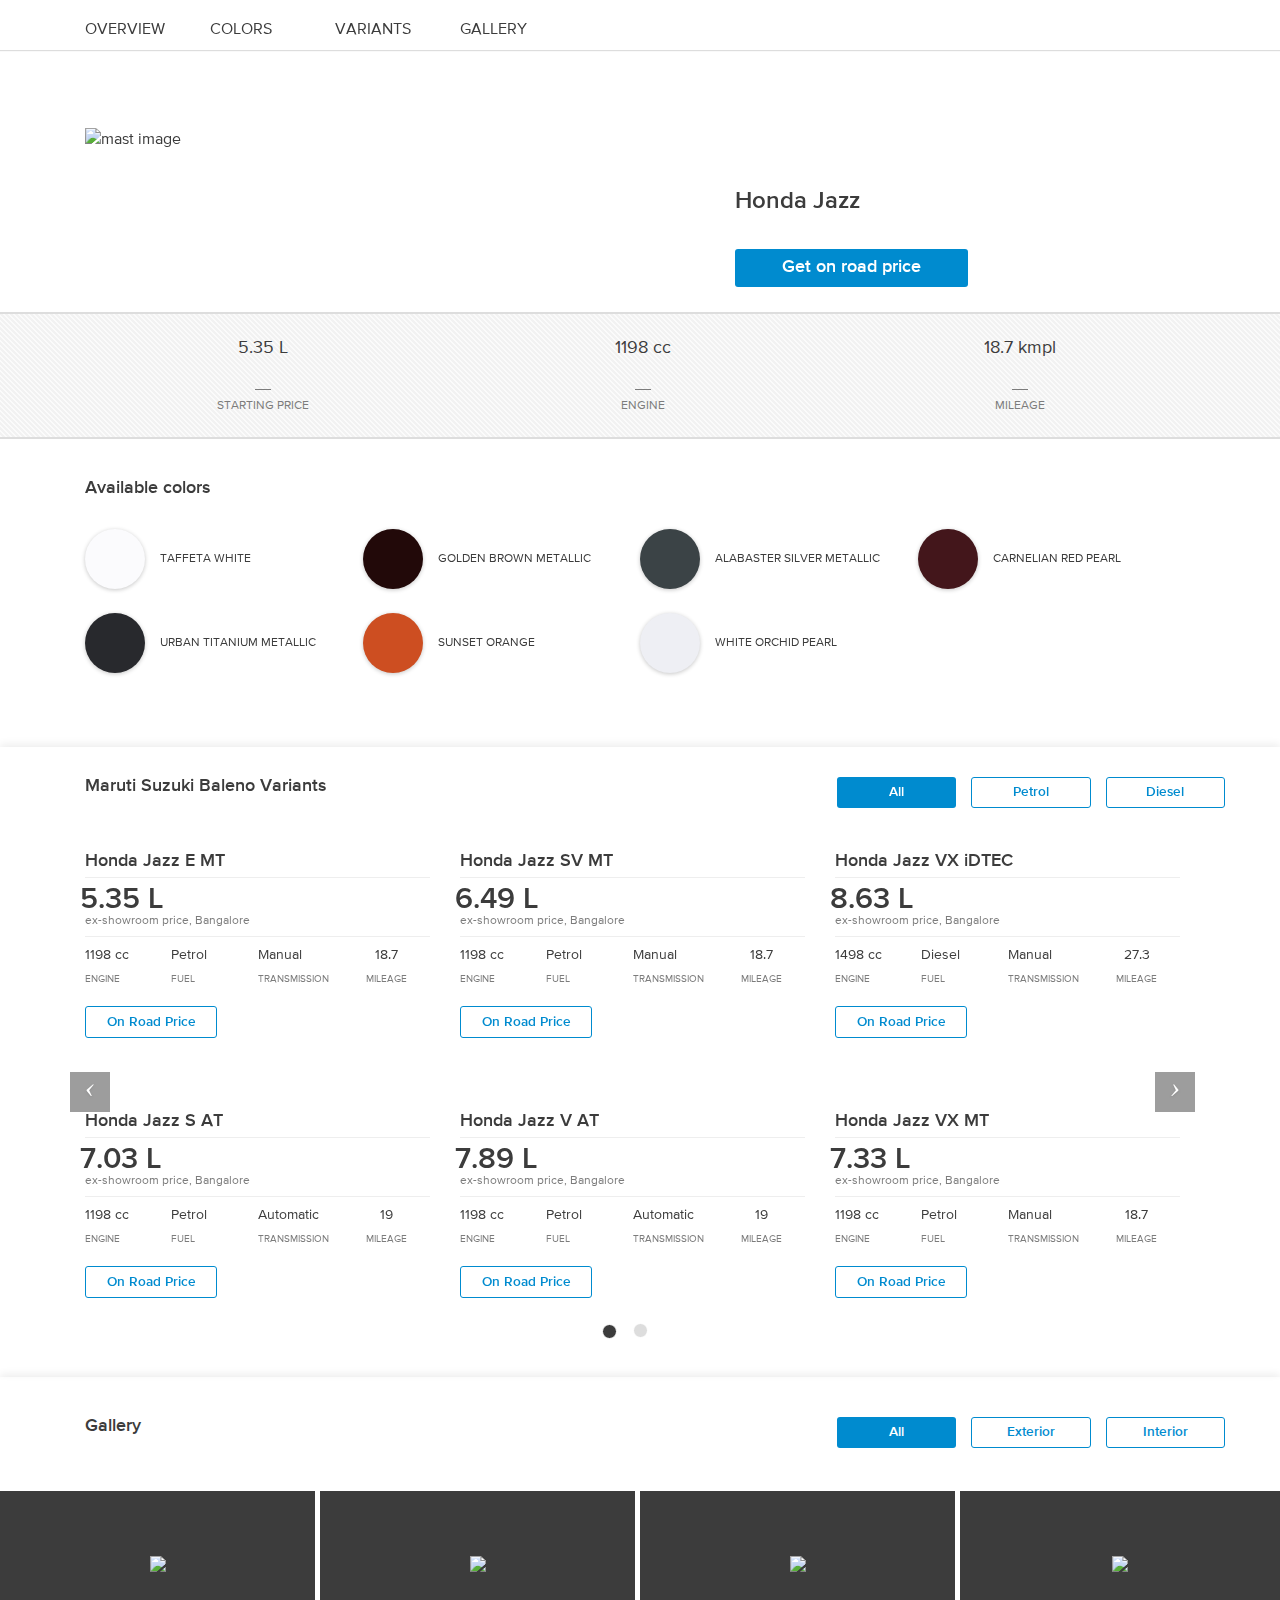
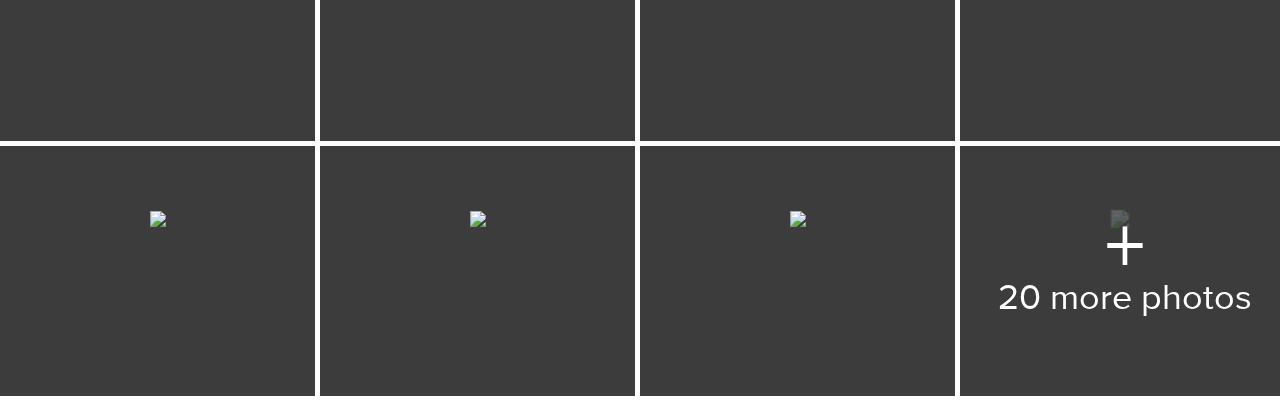
==== commit 191b8585: "added carsmodel" ====
--- a/index.html
+++ b/index.html
@@ -13,1234 +13,1061 @@
 
 </head>
 <body>
-<div class="wrapper animate-in nc-modelPage">
-	<section class="nc-heading">
-		<div class="container">
-			<nav class="row nc-nav js-nc-nav">
-				<ul class="col-xs-8 hidden-xs">
-					<li class="col-sm-2">
-							<a href="#">OVERVIEW</a>
-					</li>
-					<li class="col-sm-2"><a href="#nc-colors" >COLORS</a></li>
-					<li class="col-sm-2"><a  href="#nc-variants" id="ncvariantid">VARIANTS</a></li>
-					<li class="col-sm-2"><a href="#nc-gallery" >GALLERY</a></li>
-				</ul>
-				<div class="col-xs-8 visible-xs nc-m-menu">
-					<select class="frm-select">
-					  	<option valus="">Overview</option>
-						<option value="nc-colors">Colors</option>
-					  	<option value="nc-variants">Variant</option>
-						<option value="nc-gallery">Gallery</option>
-					</select>
-					<i class="icon-arrows_down"></i>					
-				 </div>	
-				
-				<div class="nc-share col-xs-4 hidden">
-					<i class="icon-basic_share"></i>			
-					<i class="icon-tweet hidden-xs"></i>
-					<i class="icon-facebook-logo hidden-xs"></i>
-					<i class="icon-facebook-logo hidden-xs"></i>
-				</div>
-				<div class="nc-cta-price col-xs-4 hidden">
-					<a class="js-nc-cta-price btn btn-filled">
-						Get on road price
-					</a>
-				</div>				
-			</nav>
-		</div>
-	</section>
-<section class="container nc-mask animate-mask" data-class="animate-mask">
-		<div class="nc-image col-xs-12 col-sm-7">
-			<h1 class="no-lr-padding col-xs-12 visible-xs">
-					<span class="js-nc-modalname">Maruti Suzuki Baleno Lorem Ipsum</span>                        
-			</h1>        
-			<img class="img-responsive col-xs-12" src="http://teja1.kuikr.com/images/QuikrCar/images/new_cars/Bugatti_Veyron/1.jpg" alt="mast image">
-		</div>
-		<div class="nc-cta col-xs-12 col-sm-5 animate-cta" data-class="animate-cta">
-				<div class="row">
-						<h1 class="no-lr-padding col-xs-12 hidden-xs">
-								<span class="js-nc-modalname">Maruti Suzuki Baleno Lorem Ipsum</span>                        
-						</h1>                
-						<div class="col-xs-12">
-								<div class="row">
-										<div class="nc-cta-price no-lr-padding col-xs-6">
-												<a class="js-nc-cta-price no-lr-padding btn btn-filled">
-														Get on road price
-												</a>
-										</div>
-										<div class="nc-cta-dealeroffer no-left-padding col-xs-6 hidden">
-												<a class="js-nc-cta-dealeroffer no-lr-padding btn btn-filled">
-														Get dealer offers
-												</a>
-										</div>
-								</div>  
-								<div class="hidden">    
-										<i></i>
-										<div class="">
-												<span>Thank you for your interest.</span>
-												<span>A dealer will contact you shortly</span>
-										</div>
-								</div>
-						</div>
-				</div>
-		</div>
-</section>
-	
-	<section class="nc-features" data-class="animate-features">		
-		<ul class="container">
-			<li class="nc-price col-xs-2">
-					<span>
-							<i class="nc-price-min js-price-min icon-rupee-symbol">0L</i>
-							&nbsp;-&nbsp;
-							<i class="js-price-max icon-rupee-symbol">11.91L</i>
-					</span>
-					<span>PRICE</span>
-			</li>
-			<li class="nc-price js-nc-engine col-xs-2">
-					<span class="js-nc-engine-val">12321 cc</span>
-					<span>ENGINE</span>
-			</li>
-			<li class="nc-price js-nc-mileage col-xs-2">
-					<span class="js-nc-mileage-val">1122 kmpl</span>
-					<span>MILEAGE</span>
-			</li>
-			<li class="nc-price js-nc-comfort col-xs-2">
-					<span class="js-nc-comfort-val">asdasas</span>
-					<span>COMFORT</span>
-			</li>
-			<li class="nc-price js-nc-safety col-xs-2">
-					<span class="js-nc-safety-val">ccasdas</span>
-					<span>SAFETY</span>
-			</li>			
-		</ul>
-	</section>
-<section class="nc-details container"><div class="no-lr-padding  col-xs-12 col-sm-8">
-			  <!-- Nav tabs -->
-			  <ul class="nav nav-tabs nc-nav-tabs row" role="tablist">
-<li role="presentation" class="visible-xs col-xs-4 active">
-					<a href="#overview" aria-controls="overview" role="tab" data-toggle="tab" aria-expanded="true">	Overview
-					</a>
-				</li>
-				<li role="presentation" class="col-xs-4">
-					<a href="#features" aria-controls="features" role="tab" data-toggle="tab" aria-expanded="false">	Features
-					</a>
-				</li>
-				<li role="presentation" class="col-xs-4">
-					<a href="#specifications" aria-controls="Specifications" role="tab" data-toggle="tab" aria-expanded="false">
-						Specifications
-					</a>
-				</li>
-			  </ul>
-<!-- Tab panes --><div class="tab-content">
-				<div role="tabpanel" class="tab-pane hidden-sm active" id="overview">
-					
-				<div id="nc-tabSection-Overview"><ul>
-<li class="row">	
-                                            <div class="col-xs-12">
-                                                    <span class="col-xs-4">Price</span>
-                                                    <span class="col-xs-8">10900000</span>
-                                            </div>
-                                        </li>
-<li class="row">	
-                                            <div class="col-xs-12">
-                                                    <span class="col-xs-4">Engine Capacity</span>
-                                                    <span class="col-xs-8">4163</span>
-                                            </div>
-                                        </li>
-<li class="row">	
-                                            <div class="col-xs-12">
-                                                    <span class="col-xs-4">Mileage</span>
-                                                    <span class="col-xs-8">6.7</span>
-                                            </div>
-                                        </li>
-<li class="row">	
-                                            <div class="col-xs-12">
-                                                    <span class="col-xs-4">Transmission</span>
-                                                    <span class="col-xs-8">Automatic</span>
-                                            </div>
-                                        </li>
-<li class="row">	
-                                            <div class="col-xs-12">
-                                                    <span class="col-xs-4">Body Type</span>
-                                                    <span class="col-xs-8">Coupe</span>
-                                            </div>
-                                        </li>
-</ul></div>
-</div>
-				<div role="tabpanel" class="tab-pane" id="features">
-					
-					<div id="nc-tabSection-Comfort_and_Convenience">
-	<h4>Comfort &amp; Convenience</h4>
-	<ul>
-	<li class="col-xs-12">	
-												<div class="col-xs-12">
-														<span class="col-xs-4">Heater</span>
-														<span class="col-xs-8">Yes</span>
-												</div>
-											</li>
-	<li class="col-xs-12">	
-												<div class="col-xs-12">
-														<span class="col-xs-4">Air Conditioner</span>
-														<span class="col-xs-8">Automatic Climate Control</span>
-												</div>
-											</li>
-	<li class="col-xs-12">	
-												<div class="col-xs-12">
-														<span class="col-xs-4">Rear Ac</span>
-														<span class="col-xs-8">Vents Only</span>
-												</div>
-											</li>
-	<li class="col-xs-12">	
-												<div class="col-xs-12">
-														<span class="col-xs-4">12v Power Outlets</span>
-														<span class="col-xs-8">1</span>
-												</div>
-											</li>
-	<li class="col-xs-12">	
-												<div class="col-xs-12">
-														<span class="col-xs-4">Keyless Button Start</span>
-														<span class="col-xs-8">Yes</span>
-												</div>
-											</li>
-	<li class="col-xs-12">	
-												<div class="col-xs-12">
-														<span class="col-xs-4">Headlight Off And Ignition Key Off Reminder</span>
-														<span class="col-xs-8">Yes</span>
-												</div>
-											</li>
-	<li class="col-xs-12">	
-												<div class="col-xs-12">
-														<span class="col-xs-4">Cruise Control</span>
-														<span class="col-xs-8">Yes</span>
-												</div>
-											</li>
-	<li class="col-xs-12">	
-												<div class="col-xs-12">
-														<span class="col-xs-4">Parking Sensors</span>
-														<span class="col-xs-8">Front &amp; Rear</span>
-												</div>
-											</li>
-	<li class="col-xs-12">	
-												<div class="col-xs-12">
-														<span class="col-xs-4">Parking Assist</span>
-														<span class="col-xs-8">Reverse Camera with Guidance</span>
-												</div>
-											</li>
-	<li class="row">	
-												<div class="col-xs-12">
-														<span class="col-xs-4">Anti Glare Mirrors</span>
-														<span class="col-xs-8">Electronic - Internal &amp; Driver</span>
-												</div>
-											</li>
-	<li class="row">	
-												<div class="col-xs-12">
-														<span class="col-xs-4">Vanity Mirrors On Sun Visors</span>
-														<span class="col-xs-8">Driver &amp; Co-Driver</span>
-												</div>
-											</li>
-	<li class="row">	
-												<div class="col-xs-12">
-														<span class="col-xs-4">Cabin Boot Access</span>
-														<span class="col-xs-8">Yes</span>
-												</div>
-											</li>
-	<li class="row">	
-												<div class="col-xs-12">
-														<span class="col-xs-4">Power Steering</span>
-														<span class="col-xs-8">-</span>
-												</div>
-											</li>
-	<li class="row">	
-												<div class="col-xs-12">
-														<span class="col-xs-4">Steering Adjustment</span>
-														<span class="col-xs-8">Tilt &amp; Telescopic</span>
-												</div>
-											</li>
-	</ul>
-	</div>
-					<div id="nc-tabSection-Safety_and_Security class=" hidden=""></div>
-					<div id="nc-tabSection-Seats_and_Upholstery class=" hidden=""></div>
-					<div id="nc-tabSection-Braking_and_Traction class=" hidden=""></div>
-					<div id="nc-tabSection-Exterior class=" hidden=""></div>
-					<div id="nc-tabSection-Other_Interior class=" hidden=""></div>
-					<div class="row">
-						<a class="btn btn-border col-xs-3">See more</a>
-					</div>
-				</div><!-- Tab Panel Features closes -->
-				<div role="tabpanel" class="tab-pane" id="specifications">
-					
-				<div id="nc-tabSection-Engine">
-<h4>Engine</h4>
-<ul>
-<li class="row">	
-                                            <div class="col-xs-12">
-                                                    <span class="col-xs-4">Drivetrain</span>
-                                                    <span class="col-xs-8">AWD</span>
-                                            </div>
-                                        </li>
-<li class="row">	
-                                            <div class="col-xs-12">
-                                                    <span class="col-xs-4">Cylinders</span>
-                                                    <span class="col-xs-8">8, In V Shape</span>
-                                            </div>
-                                        </li>
-<li class="row">	
-                                            <div class="col-xs-12">
-                                                    <span class="col-xs-4">Displacement Cc</span>
-                                                    <span class="col-xs-8">4163</span>
-                                            </div>
-                                        </li>
-<li class="row">	
-                                            <div class="col-xs-12">
-                                                    <span class="col-xs-4">Max Power Bhp</span>
-                                                    <span class="col-xs-8">444</span>
-                                            </div>
-                                        </li>
-<li class="row">	
-                                            <div class="col-xs-12">
-                                                    <span class="col-xs-4">Max Power Rpm</span>
-                                                    <span class="col-xs-8">8250</span>
-                                            </div>
-                                        </li>
-<li class="row">	
-                                            <div class="col-xs-12">
-                                                    <span class="col-xs-4">Max Torque Nm</span>
-                                                    <span class="col-xs-8">430</span>
-                                            </div>
-                                        </li>
-<li class="row">	
-                                            <div class="col-xs-12">
-                                                    <span class="col-xs-4">Max Torque Rpm</span>
-                                                    <span class="col-xs-8">4000</span>
-                                            </div>
-                                        </li>
-<li class="row">	
-                                            <div class="col-xs-12">
-                                                    <span class="col-xs-4">No Of Gears</span>
-                                                    <span class="col-xs-8">7</span>
-                                            </div>
-                                        </li>
-<li class="row">	
-                                            <div class="col-xs-12">
-                                                    <span class="col-xs-4">Engine Type</span>
-                                                    <span class="col-xs-8">V8 petrol engine with direct fuel injection</span>
-                                            </div>
-                                        </li>
-<li class="row">	
-                                            <div class="col-xs-12">
-                                                    <span class="col-xs-4">Valves Per Cylinder</span>
-                                                    <span class="col-xs-8">4, DOHC</span>
-                                            </div>
-                                        </li>
-<li class="row">	
-                                            <div class="col-xs-12">
-                                                    <span class="col-xs-4">Dual Clutch</span>
-                                                    <span class="col-xs-8">Yes</span>
-                                            </div>
-                                        </li>
-<li class="row">	
-                                            <div class="col-xs-12">
-                                                    <span class="col-xs-4">Fuel System</span>
-                                                    <span class="col-xs-8">-</span>
-                                            </div>
-                                        </li>
-<li class="row">	
-                                            <div class="col-xs-12">
-                                                    <span class="col-xs-4">Turbocharger Supercharger</span>
-                                                    <span class="col-xs-8">Turbocharged</span>
-                                            </div>
-                                        </li>
-<li class="row">	
-                                            <div class="col-xs-12">
-                                                    <span class="col-xs-4">Turbocharge Type</span>
-                                                    <span class="col-xs-8">Variable Geometry</span>
-                                            </div>
-                                        </li>
-<li class="row">	
-                                            <div class="col-xs-12">
-                                                    <span class="col-xs-4">Driving Modes</span>
-                                                    <span class="col-xs-8">Electronic Presets</span>
-                                            </div>
-                                        </li>
-<li class="row">	
-                                            <div class="col-xs-12">
-                                                    <span class="col-xs-4">Manual Shift For Automatic</span>
-                                                    <span class="col-xs-8">Paddle Shift</span>
-                                            </div>
-                                        </li>
-<li class="row">	
-                                            <div class="col-xs-12">
-                                                    <span class="col-xs-4">Engine Start Stop</span>
-                                                    <span class="col-xs-8">No</span>
-                                            </div>
-                                        </li>
-</ul>
-</div>
-<div id="nc-tabSection-Drivetrain class=" hidden=""></div>
-<div id="nc-tabSection-Design_and_Dimensions class=" hidden=""></div>
-<div class="row"><a class="btn btn-border col-xs-3">See more</a></div>
-</div>
-			  </div>
-<!-- tab-content closes -->
-		</div>
-		<div class="hidden-xs col-sm-4" style="margin-top:50px;">
-			<img src="http://goo.gl/lbe48x" style="width:100%;border:2px solid black;">
-</div></section>
-<section class="container nc-colors animate-colors" data-class="animate-colors"><h2 class="col-xs-12">Available colors</h2>
-	<ul class="col-xs-12">
-<li class="col-xs-2 col-sm-3">
-                <div class="row">
-                        <div class="nc-colorhex col-xs-2 col-sm-3"></div>
-                        <div class="nc-colorname hidden-xs col-sm-9">
-                                <span>URBAN TITANIUM</span> 
-                                <span class="">BLACK</span>
+<div class="wrapper animate-in">
+	<section class="nc-heading navbar-fixed"><div class="container">
+<nav class="row nc-nav js-nc-nav"><ul class="col-xs-8 hidden-xs">
+<li class="col-sm-2">
+                    <a href="#nc-mask">OVERVIEW</a><i class="icon-arrows_up visible-xs"></i>
+            </li>
+            <li class="col-sm-2"><a href="#nc-colors">COLORS</a></li>
+            <li class="col-sm-2"><a href="#nc-variants">VARIANTS</a></li>
+            <li class="col-sm-2"><a href="#nc-gallery">GALLERY</a></li>
+    </ul>
+<div class="col-xs-8 visible-xs nc-m-menu">
+        <select class="frm-select"><option valus="nc-mask">Overview</option>
+<option value="nc-colors">Colors</option>
+<option value="nc-variants">Variant</option>
+<option value="nc-gallery">Gallery</option></select><i class="icon-arrows_down"></i>                    
+     </div> 
+
+     <!-- Hiding share feature for this release 
+    <div class="nc-share col-xs-4">
+            <i class="icon-basic_share"></i>			
+            <i class="icon-tweet hidden-xs"></i>
+            <i class="icon-facebook-logo hidden-xs"></i>
+            <i class="icon-facebook-logo hidden-xs"></i>
+    </div> -->
+
+</nav>
+</div></section><section class="container nc-mask animate-mask" data-class="animate-mask"><div class="nc-image col-xs-12 col-sm-7">
+        <h1 class="no-lr-padding col-xs-12 visible-xs">
+                <span class="js-nc-modalname">Honda Jazz</span>                        
+        </h1>        
+        <img class="img-responsive" src="http://teja1.kuikr.com/images/QuikrCar/images/new_cars/Honda_Jazz/1.jpg" alt="mast image">
+</div>
+<div class="nc-cta col-xs-12 col-sm-5 animate-cta" data-class="animate-cta">
+        <div class="row">
+                <h1 class="no-lr-padding col-xs-12 hidden-xs">
+                        <span class="js-nc-modalname">Honda Jazz</span>                        
+                </h1>                
+                <div class="col-xs-12">
+                        <div class="row">
+                                <div class="nc-cta-price no-lr-padding  col-xs-6 col-xs-offset-3 col-sm-6 col-sm-offset-0">
+                                        <a class="js-nc-cta-price no-lr-padding btn btn-filled" href="http://www.quikr.com/cars-bikes/new+Honda+Jazz+on-road-price+Mumbai">
+                                                Get on road price
+                                        </a>
+                                </div>
+                                <!-- Hidden for 28th Jan release
+                                <div class="nc-cta-dealeroffer no-left-padding col-xs-6">
+                                        <a class="js-nc-cta-dealeroffer no-lr-padding btn btn-filled">
+                                                Get dealer offers
+                                        </a>
+                                </div> -->
+                        </div>  
+                        <div class="hidden">    
+                                <i></i>
+                                <div class="">
+                                        <span>Thank you for your interest.</span>
+                                        <span>A dealer will contact you shortly</span>
+                                </div>
                         </div>
                 </div>
-        </li>
-        <li class="col-xs-2 col-sm-3">
-                <div class="row">				
-                        <div class="nc-colorhex col-xs-2 col-sm-3"></div>				
-                        <div class="nc-colorname col-sm-9 hidden-xs">
-                                <span>URBAN TITANIUM</span> 
-                                <span class="">BLACK</span>
-                        </div>
+        </div>
+</div>
+
+
+</section><section class="nc-features" data-class="animate-features"><ul class="container">
+<li class="nc-price col-xs-2 ">
+            <span>
+                    <i class="nc-price-min js-price-min icon-rupee-symbol">5.35 L</i>
+            </span>
+            <span>STARTING PRICE</span>
+    </li>
+    <li class="nc-price js-nc-engine col-xs-2">
+            <span class="js-nc-engine-val">1198 cc</span>
+            <span>ENGINE</span>
+    </li>
+    <li class="nc-price js-nc-mileage col-xs-2">
+            <span class="js-nc-mileage-val">18.7 kmpl</span>
+            <span>MILEAGE</span>
+    </li>
+    
+    			
+</ul></section><section class="container nc-colors animate-colors" data-class="animate-colors"><h2 class="col-xs-12">Available colors</h2>
+            <ul class="col-xs-12">
+<li class="col-xs-2 col-sm-3">
+        <div class="row">
+                <div class="nc-colorhex col-xs-2 col-sm-3 js-nc-color-val" style="background-color:#FBFBFD;"></div>
+                <div class="nc-colorname hidden-xs col-sm-9">
+                        <span class="js-nc-color-name">Taffeta White</span> 
+                        <!--span class="" >BLACK</span-->
                 </div>
-        </li>
-        <li class="col-xs-2 col-sm-3">
-                <div class="row">				
-                        <div class="nc-colorhex col-xs-2 col-sm-3"></div>				
-                        <div class="nc-colorname col-sm-9 hidden-xs">
-                                <span>URBAN TITANIUM</span> 
-                                <span class="">BLACK</span>
-                        </div>
+        </div>
+</li>
+<li class="col-xs-2 col-sm-3">
+        <div class="row">
+                <div class="nc-colorhex col-xs-2 col-sm-3 js-nc-color-val" style="background-color:#220909;"></div>
+                <div class="nc-colorname hidden-xs col-sm-9">
+                        <span class="js-nc-color-name">Golden Brown Metallic</span> 
+                        <!--span class="" >BLACK</span-->
                 </div>
-        </li>
-        <li class="col-xs-2 col-sm-3">
-                <div class="row">
-                        <div class="nc-colorhex col-xs-2 col-sm-3"></div>				
-                        <div class="nc-colorname col-sm-9 hidden-xs">
-                                <span>URBAN TITANIUM</span> 
-                                <span class="">BLACK</span>
-                        </div>
+        </div>
+</li>
+<li class="col-xs-2 col-sm-3">
+        <div class="row">
+                <div class="nc-colorhex col-xs-2 col-sm-3 js-nc-color-val" style="background-color:#3B4346;"></div>
+                <div class="nc-colorname hidden-xs col-sm-9">
+                        <span class="js-nc-color-name">Alabaster Silver Metallic</span> 
+                        <!--span class="" >BLACK</span-->
                 </div>
-        </li>
-        <li class="col-xs-2 col-sm-3">
-                <div class="row">				
-                        <div class="nc-colorhex col-xs-2 col-sm-3"></div>
-
-                        <div class="nc-colorname col-sm-9 hidden-xs">
-                                <span>URBAN TITANIUM</span> 
-                                <span class="">BLACK</span>
-                        </div>
+        </div>
+</li>
+<li class="col-xs-2 col-sm-3">
+        <div class="row">
+                <div class="nc-colorhex col-xs-2 col-sm-3 js-nc-color-val" style="background-color:#43161B;"></div>
+                <div class="nc-colorname hidden-xs col-sm-9">
+                        <span class="js-nc-color-name">Carnelian Red Pearl</span> 
+                        <!--span class="" >BLACK</span-->
                 </div>
-        </li>
-        <li class="col-xs-2 col-sm-3">
-                <div class="row">				
-                        <div class="nc-colorhex col-xs-2 col-sm-3"></div>
-                        <div class="nc-colorname col-sm-9 hidden-xs">
-                                <span>URBAN TITANIUM</span> 
-                                <span class="">BLACK</span>
-                        </div>
+        </div>
+</li>
+<li class="col-xs-2 col-sm-3">
+        <div class="row">
+                <div class="nc-colorhex col-xs-2 col-sm-3 js-nc-color-val" style="background-color:#28292D;"></div>
+                <div class="nc-colorname hidden-xs col-sm-9">
+                        <span class="js-nc-color-name">Urban Titanium Metallic</span> 
+                        <!--span class="" >BLACK</span-->
                 </div>
-        </li>
-</ul></section>
-	
-	<section class="nc-variants">
-		<div class="container animate-variants" data-class="animate-variants">
+        </div>
+</li>
+<li class="col-xs-2 col-sm-3">
+        <div class="row">
+                <div class="nc-colorhex col-xs-2 col-sm-3 js-nc-color-val" style="background-color:#CD4E21;"></div>
+                <div class="nc-colorname hidden-xs col-sm-9">
+                        <span class="js-nc-color-name">Sunset Orange</span> 
+                        <!--span class="" >BLACK</span-->
+                </div>
+        </div>
+</li>
+<li class="col-xs-2 col-sm-3">
+        <div class="row">
+                <div class="nc-colorhex col-xs-2 col-sm-3 js-nc-color-val" style="background-color:#EEEFF4;"></div>
+                <div class="nc-colorname hidden-xs col-sm-9">
+                        <span class="js-nc-color-name">White Orchid Pearl</span> 
+                        <!--span class="" >BLACK</span-->
+                </div>
+        </div>
+</li>
+</ul></section><section class="nc-variants"><div class="container animate-variants" data-class="animate-variants">
 				<div class="row">
 						<h2 class="col-xs-6 col-sm-6">Maruti Suzuki Baleno Variants</h2>		
 						<div class="col-xs-6 col-sm-6">
-								<ul class="row  nav-btn hidden-xs">
-										<li class="col-sm-3"><a class="btn btn-filled" href="#js-tabAll">All</a></li>
-										<li class="col-sm-3"><a class="btn btn-border" href="#js-tabPetrol">Petrol</a></li>
-										<li class="col-sm-3"><a class="btn btn-border" href="#js-tab-variant-diesel">Diesel</a></li>
-										<li class="col-sm-3"><a class="btn btn-border" href="#js-tab-variant-cng">CNG</a></li>
-								</ul>
-						<div class="visible-xs pull-right nc-m-menu">	
-							<select class="frm-select">
-							  <option value="js-tabAll">All</option>								
-							  <option value="js-tabPetrol">Petrol</option>
-							  <option value="js-tab-variant-diesel">Diesel</option>
-							  <option value="js-tab-variant-cng">CNG</option>
-							</select>
-							<i class="icon-arrows_down"></i>							
-						 </div>										
+								<ul class="row  nav-btn hidden-xs js-desktop-variant-fuel-type">
+<li class="col-sm-3 col-xs-offset-3"><a class="btn btn-filled" href="#js-tabAll">All</a></li>
+<li class="col-sm-3 "><a class="btn btn-border" href="#js-tabPetrol">Petrol</a></li>
+<li class="col-sm-3 "><a class="btn btn-border" href="#js-tabDiesel">Diesel</a></li>
+</ul>
+<div class="visible-xs pull-right">
+							<select class="frm-select js-mobile-variant-fuel-type"><option value="js-tabAll">All</option>
+<option value="js-tabPetrol">Petrol</option>
+<option value="js-tabDiesel">Diesel</option></select>
+</div>										
 					</div>
 				</div>
 			
 		<!--  Variant Desktop Code --> 			
 			
-		<div id="d-variant-carousel" class="carousel slide row hidden-xs" data-ride="carousel">
+		<div id="d-variant-carousel" class="carousel slide row hidden-xs" data-ride="carousel" data-interval="false">
 		  <!-- Indicators -->
 		  <ol class="carousel-indicators">
-			<li data-target="#d-variant-carousel" xyz="0" class="active"></li>
-			<li data-target="#d-variant-carousel" xyz="1"></li>
-			<li data-target="#d-variant-carousel" xyz="2"></li>
-		  </ol>
+<li data-target="#d-variant-carousel" data-slide-to="0" class="active">
+</li><li data-target="#d-variant-carousel" data-slide-to="1">
+</li></ol>
+<!-- Wrapper for slides --><div class="carousel-inner  col-xs-12 js-desktop-page-variants" role="listbox">
+			<!--div class="item active row"> FILL DATA HERE FOR DESKTOP 
+			</div-->
+		  <div class="item row coursel1 active">
+<div class="js-tabAll-parent">
+<a href="http://www.quikr.com/cars-bikes/new+Honda+Jazz+E-MT+Mumbai" class="js-nc-variant-href">
+</a><div class="nc-desc col-xs-12 col-sm-4 js-tabAll"><a href="http://www.quikr.com/cars-bikes/new+Honda+Jazz+E-MT+Mumbai" class="js-nc-variant-href">
+    <!--
+        <div class="nc-image hidden-xs">
+                        <img src="images/car/newcars/variant.png">
+        </div>
+      -->
+        <h4>Honda Jazz E MT</h4>			
+        <div class="nc-price">
+                <h2>
+                        <i class="icon-rupee-symbol"></i><span class="js-nc-price-val">5.35 L</span>
+                </h2>
+                <div class="nc-src js-nc-city-val">ex-showroom price, Bangalore</div>
+        </div>
+        <ul class="nc-features col-xs-12">
+<li class="nc-engine col-xs-3 truncate">
+                        <span class="js-nc-engine-val ">1198 cc</span>
+                        <span class="static">ENGINE</span>
+                  </li>
+                  <li class="nc-fuel col-xs-3 truncate">
+                        <span class="js-nc-fuel-val ">Petrol</span>
+                        <span class="static">FUEL</span>
+                  </li>
+                  <li class="nc-transmission col-xs-3 truncate">
+                        <span class="js-nc-transmission-val">Manual</span>
+                        <span class="static">TRANSMISSION</span>
+                  </li>
+                  <li class="nc-mileage col-xs-3 truncate">
+                        <span class="js-nc-mileage-val">18.7</span>
+                        <span class="static">MILEAGE</span>
+                  </li>                       
+        </ul>
+</a><a href="http://www.quikr.com/cars-bikes/new+Honda+Jazz+E-MT+on-road-price-result+Mumbai" class="js-nc-on-road-price">
+            <button type="button" class="btn btn-border cardButton col-md-5">On Road Price</button>
+        </a>
+</div>
+<a href="http://www.quikr.com/cars-bikes/new+Honda+Jazz+SV-MT+Mumbai" class="js-nc-variant-href">
+</a><div class="nc-desc col-xs-12 col-sm-4 js-tabAll"><a href="http://www.quikr.com/cars-bikes/new+Honda+Jazz+SV-MT+Mumbai" class="js-nc-variant-href">
+    <!--
+        <div class="nc-image hidden-xs">
+                        <img src="images/car/newcars/variant.png">
+        </div>
+      -->
+        <h4>Honda Jazz SV MT</h4>			
+        <div class="nc-price">
+                <h2>
+                        <i class="icon-rupee-symbol"></i><span class="js-nc-price-val">6.49 L</span>
+                </h2>
+                <div class="nc-src js-nc-city-val">ex-showroom price, Bangalore</div>
+        </div>
+        <ul class="nc-features col-xs-12">
+<li class="nc-engine col-xs-3 truncate">
+                        <span class="js-nc-engine-val ">1198 cc</span>
+                        <span class="static">ENGINE</span>
+                  </li>
+                  <li class="nc-fuel col-xs-3 truncate">
+                        <span class="js-nc-fuel-val ">Petrol</span>
+                        <span class="static">FUEL</span>
+                  </li>
+                  <li class="nc-transmission col-xs-3 truncate">
+                        <span class="js-nc-transmission-val">Manual</span>
+                        <span class="static">TRANSMISSION</span>
+                  </li>
+                  <li class="nc-mileage col-xs-3 truncate">
+                        <span class="js-nc-mileage-val">18.7</span>
+                        <span class="static">MILEAGE</span>
+                  </li>                       
+        </ul>
+</a><a href="http://www.quikr.com/cars-bikes/new+Honda+Jazz+SV-MT+on-road-price-result+Mumbai" class="js-nc-on-road-price">
+            <button type="button" class="btn btn-border cardButton col-md-5">On Road Price</button>
+        </a>
+</div>
+<a href="http://www.quikr.com/cars-bikes/new+Honda+Jazz+VX-iDTEC+Mumbai" class="js-nc-variant-href">
+</a><div class="nc-desc col-xs-12 col-sm-4 js-tabAll"><a href="http://www.quikr.com/cars-bikes/new+Honda+Jazz+VX-iDTEC+Mumbai" class="js-nc-variant-href">
+    <!--
+        <div class="nc-image hidden-xs">
+                        <img src="images/car/newcars/variant.png">
+        </div>
+      -->
+        <h4>Honda Jazz VX iDTEC</h4>			
+        <div class="nc-price">
+                <h2>
+                        <i class="icon-rupee-symbol"></i><span class="js-nc-price-val">8.63 L</span>
+                </h2>
+                <div class="nc-src js-nc-city-val">ex-showroom price, Bangalore</div>
+        </div>
+        <ul class="nc-features col-xs-12">
+<li class="nc-engine col-xs-3 truncate">
+                        <span class="js-nc-engine-val ">1498 cc</span>
+                        <span class="static">ENGINE</span>
+                  </li>
+                  <li class="nc-fuel col-xs-3 truncate">
+                        <span class="js-nc-fuel-val ">Diesel</span>
+                        <span class="static">FUEL</span>
+                  </li>
+                  <li class="nc-transmission col-xs-3 truncate">
+                        <span class="js-nc-transmission-val">Manual</span>
+                        <span class="static">TRANSMISSION</span>
+                  </li>
+                  <li class="nc-mileage col-xs-3 truncate">
+                        <span class="js-nc-mileage-val">27.3</span>
+                        <span class="static">MILEAGE</span>
+                  </li>                       
+        </ul>
+</a><a href="http://www.quikr.com/cars-bikes/new+Honda+Jazz+VX-iDTEC+on-road-price-result+Mumbai" class="js-nc-on-road-price">
+            <button type="button" class="btn btn-border cardButton col-md-5">On Road Price</button>
+        </a>
+</div>
+<a href="http://www.quikr.com/cars-bikes/new+Honda+Jazz+S-AT+Mumbai" class="js-nc-variant-href">
+</a><div class="nc-desc col-xs-12 col-sm-4 js-tabAll"><a href="http://www.quikr.com/cars-bikes/new+Honda+Jazz+S-AT+Mumbai" class="js-nc-variant-href">
+    <!--
+        <div class="nc-image hidden-xs">
+                        <img src="images/car/newcars/variant.png">
+        </div>
+      -->
+        <h4>Honda Jazz S AT</h4>			
+        <div class="nc-price">
+                <h2>
+                        <i class="icon-rupee-symbol"></i><span class="js-nc-price-val">7.03 L</span>
+                </h2>
+                <div class="nc-src js-nc-city-val">ex-showroom price, Bangalore</div>
+        </div>
+        <ul class="nc-features col-xs-12">
+<li class="nc-engine col-xs-3 truncate">
+                        <span class="js-nc-engine-val ">1198 cc</span>
+                        <span class="static">ENGINE</span>
+                  </li>
+                  <li class="nc-fuel col-xs-3 truncate">
+                        <span class="js-nc-fuel-val ">Petrol</span>
+                        <span class="static">FUEL</span>
+                  </li>
+                  <li class="nc-transmission col-xs-3 truncate">
+                        <span class="js-nc-transmission-val">Automatic</span>
+                        <span class="static">TRANSMISSION</span>
+                  </li>
+                  <li class="nc-mileage col-xs-3 truncate">
+                        <span class="js-nc-mileage-val">19</span>
+                        <span class="static">MILEAGE</span>
+                  </li>                       
+        </ul>
+</a><a href="http://www.quikr.com/cars-bikes/new+Honda+Jazz+S-AT+on-road-price-result+Mumbai" class="js-nc-on-road-price">
+            <button type="button" class="btn btn-border cardButton col-md-5">On Road Price</button>
+        </a>
+</div>
+<a href="http://www.quikr.com/cars-bikes/new+Honda+Jazz+V-AT+Mumbai" class="js-nc-variant-href">
+</a><div class="nc-desc col-xs-12 col-sm-4 js-tabAll"><a href="http://www.quikr.com/cars-bikes/new+Honda+Jazz+V-AT+Mumbai" class="js-nc-variant-href">
+    <!--
+        <div class="nc-image hidden-xs">
+                        <img src="images/car/newcars/variant.png">
+        </div>
+      -->
+        <h4>Honda Jazz V AT</h4>			
+        <div class="nc-price">
+                <h2>
+                        <i class="icon-rupee-symbol"></i><span class="js-nc-price-val">7.89 L</span>
+                </h2>
+                <div class="nc-src js-nc-city-val">ex-showroom price, Bangalore</div>
+        </div>
+        <ul class="nc-features col-xs-12">
+<li class="nc-engine col-xs-3 truncate">
+                        <span class="js-nc-engine-val ">1198 cc</span>
+                        <span class="static">ENGINE</span>
+                  </li>
+                  <li class="nc-fuel col-xs-3 truncate">
+                        <span class="js-nc-fuel-val ">Petrol</span>
+                        <span class="static">FUEL</span>
+                  </li>
+                  <li class="nc-transmission col-xs-3 truncate">
+                        <span class="js-nc-transmission-val">Automatic</span>
+                        <span class="static">TRANSMISSION</span>
+                  </li>
+                  <li class="nc-mileage col-xs-3 truncate">
+                        <span class="js-nc-mileage-val">19</span>
+                        <span class="static">MILEAGE</span>
+                  </li>                       
+        </ul>
+</a><a href="http://www.quikr.com/cars-bikes/new+Honda+Jazz+V-AT+on-road-price-result+Mumbai" class="js-nc-on-road-price">
+            <button type="button" class="btn btn-border cardButton col-md-5">On Road Price</button>
+        </a>
+</div>
+<a href="http://www.quikr.com/cars-bikes/new+Honda+Jazz+VX-MT+Mumbai" class="js-nc-variant-href">
+</a><div class="nc-desc col-xs-12 col-sm-4 js-tabAll"><a href="http://www.quikr.com/cars-bikes/new+Honda+Jazz+VX-MT+Mumbai" class="js-nc-variant-href">
+    <!--
+        <div class="nc-image hidden-xs">
+                        <img src="images/car/newcars/variant.png">
+        </div>
+      -->
+        <h4>Honda Jazz VX MT</h4>			
+        <div class="nc-price">
+                <h2>
+                        <i class="icon-rupee-symbol"></i><span class="js-nc-price-val">7.33 L</span>
+                </h2>
+                <div class="nc-src js-nc-city-val">ex-showroom price, Bangalore</div>
+        </div>
+        <ul class="nc-features col-xs-12">
+<li class="nc-engine col-xs-3 truncate">
+                        <span class="js-nc-engine-val ">1198 cc</span>
+                        <span class="static">ENGINE</span>
+                  </li>
+                  <li class="nc-fuel col-xs-3 truncate">
+                        <span class="js-nc-fuel-val ">Petrol</span>
+                        <span class="static">FUEL</span>
+                  </li>
+                  <li class="nc-transmission col-xs-3 truncate">
+                        <span class="js-nc-transmission-val">Manual</span>
+                        <span class="static">TRANSMISSION</span>
+                  </li>
+                  <li class="nc-mileage col-xs-3 truncate">
+                        <span class="js-nc-mileage-val">18.7</span>
+                        <span class="static">MILEAGE</span>
+                  </li>                       
+        </ul>
+</a><a href="http://www.quikr.com/cars-bikes/new+Honda+Jazz+VX-MT+on-road-price-result+Mumbai" class="js-nc-on-road-price">
+            <button type="button" class="btn btn-border cardButton col-md-5">On Road Price</button>
+        </a>
+</div>
 
-		  <!-- Wrapper for slides -->
-		  <div class="carousel-inner  col-xs-12 " role="listbox">
-			<div class="item active row" style="position: relative">
-				<div class="js-tabAll-parent">
-					<div class="nc-desc col-xs-12 col-sm-4 js-tabAll">
-						<div class="nc-image hidden-xs">
-								<img src="images/car/newcars/variant.png">
-						</div>
-						<h4>Honda City V MT</h4>			
-						<div class="nc-price">
-							<h2>
-								<i class="icon-rupee-symbol"></i><span class="js-nc-price-val">0L</span>
-							</h2>
-							<div class="nc-src js-nc-city-val">ex-showroom price, Bangalore</div>
-						</div>
-						<ul class="nc-features col-xs-12">
-							 <li class="nc-engine col-xs-3">
-								<span class="js-nc-engine-val"> cc</span>
-								<span class="static">ENGINE</span>
-							  </li>
-							  <li class="nc-fuel col-xs-3">
-								<span class="js-nc-fuel-val">Petrol</span>
-								<span class="static">FUEL</span>
-							  </li>
-							  <li class="nc-transmission col-xs-3">
-								<span class="js-nc-transmission-val">Manual</span>
-								<span class="static">TRANSMISSION</span>
-							  </li>
-							  <li class="nc-mileage col-xs-3">
-								<span class="js-nc-mileage-val">13.4</span>
-								<span class="static">MILEAGE</span>
-							  </li>                       
-					  </ul>
-						<button type="button" class="btn btn-border cardButton col-md-5">Lorem Ipsum</button>				
-				</div>
-					<div class="nc-desc col-xs-12 col-sm-4 js-tabAll">
-						<div class="nc-image hidden-xs">
-								<img src="images/car/newcars/variant.png">
-						</div>
-						<h4>Honda City V MT</h4>			
-						<div class="nc-price">
-							<h2>
-								<i class="icon-rupee-symbol"></i><span class="js-nc-price-val">0L</span>
-							</h2>
-							<div class="nc-src js-nc-city-val">ex-showroom price, Bangalore</div>
-						</div>
-						<ul class="nc-features col-xs-12">
-							 <li class="nc-engine col-xs-3">
-								<span class="js-nc-engine-val"> cc</span>
-								<span class="static">ENGINE</span>
-							  </li>
-							  <li class="nc-fuel col-xs-3">
-								<span class="js-nc-fuel-val">Petrol</span>
-								<span class="static">FUEL</span>
-							  </li>
-							  <li class="nc-transmission col-xs-3">
-								<span class="js-nc-transmission-val">Manual</span>
-								<span class="static">TRANSMISSION</span>
-							  </li>
-							  <li class="nc-mileage col-xs-3">
-								<span class="js-nc-mileage-val">13.4</span>
-								<span class="static">MILEAGE</span>
-							  </li>                       
-					  </ul>
-						<button type="button" class="btn btn-border cardButton col-md-5">Lorem Ipsum</button>				
-				</div>				
-					<div class="nc-desc col-xs-12 col-sm-4 js-tabAll">
-						<div class="nc-image hidden-xs">
-								<img src="images/car/newcars/variant.png">
-						</div>
-						<h4>Honda City V MT</h4>			
-						<div class="nc-price">
-							<h2>
-								<i class="icon-rupee-symbol"></i><span class="js-nc-price-val">0L</span>
-							</h2>
-							<div class="nc-src js-nc-city-val">ex-showroom price, Bangalore</div>
-						</div>
-						<ul class="nc-features col-xs-12">
-							 <li class="nc-engine col-xs-3">
-								<span class="js-nc-engine-val"> cc</span>
-								<span class="static">ENGINE</span>
-							  </li>
-							  <li class="nc-fuel col-xs-3">
-								<span class="js-nc-fuel-val">Petrol</span>
-								<span class="static">FUEL</span>
-							  </li>
-							  <li class="nc-transmission col-xs-3">
-								<span class="js-nc-transmission-val">Manual</span>
-								<span class="static">TRANSMISSION</span>
-							  </li>
-							  <li class="nc-mileage col-xs-3">
-								<span class="js-nc-mileage-val">13.4</span>
-								<span class="static">MILEAGE</span>
-							  </li>                       
-					  </ul>
-						<button type="button" class="btn btn-border cardButton col-md-5">Lorem Ipsum</button>				
-				</div>		
-					<div class="nc-desc col-xs-12 col-sm-4 js-tabAll">
-						<div class="nc-image hidden-xs">
-								<img src="images/car/newcars/variant.png">
-						</div>
-						<h4>Honda City V MT</h4>			
-						<div class="nc-price">
-							<h2>
-								<i class="icon-rupee-symbol"></i><span class="js-nc-price-val">0L</span>
-							</h2>
-							<div class="nc-src js-nc-city-val">ex-showroom price, Bangalore</div>
-						</div>
-						<ul class="nc-features col-xs-12">
-							 <li class="nc-engine col-xs-3">
-								<span class="js-nc-engine-val"> cc</span>
-								<span class="static">ENGINE</span>
-							  </li>
-							  <li class="nc-fuel col-xs-3">
-								<span class="js-nc-fuel-val">Petrol</span>
-								<span class="static">FUEL</span>
-							  </li>
-							  <li class="nc-transmission col-xs-3">
-								<span class="js-nc-transmission-val">Manual</span>
-								<span class="static">TRANSMISSION</span>
-							  </li>
-							  <li class="nc-mileage col-xs-3">
-								<span class="js-nc-mileage-val">13.4</span>
-								<span class="static">MILEAGE</span>
-							  </li>                       
-					  </ul>
-						<button type="button" class="btn btn-border cardButton col-md-5">Lorem Ipsum</button>				
-				</div>	
-					<div class="nc-desc col-xs-12 col-sm-4 js-tabAll">
-						<div class="nc-image hidden-xs">
-								<img src="images/car/newcars/variant.png">
-						</div>
-						<h4>Honda City V MT</h4>			
-						<div class="nc-price">
-							<h2>
-								<i class="icon-rupee-symbol"></i><span class="js-nc-price-val">0L</span>
-							</h2>
-							<div class="nc-src js-nc-city-val">ex-showroom price, Bangalore</div>
-						</div>
-						<ul class="nc-features col-xs-12">
-							 <li class="nc-engine col-xs-3">
-								<span class="js-nc-engine-val"> cc</span>
-								<span class="static">ENGINE</span>
-							  </li>
-							  <li class="nc-fuel col-xs-3">
-								<span class="js-nc-fuel-val">Petrol</span>
-								<span class="static">FUEL</span>
-							  </li>
-							  <li class="nc-transmission col-xs-3">
-								<span class="js-nc-transmission-val">Manual</span>
-								<span class="static">TRANSMISSION</span>
-							  </li>
-							  <li class="nc-mileage col-xs-3">
-								<span class="js-nc-mileage-val">13.4</span>
-								<span class="static">MILEAGE</span>
-							  </li>                       
-					  </ul>
-						<button type="button" class="btn btn-border cardButton col-md-5">Lorem Ipsum</button>				
-				</div>				
-					<div class="nc-desc col-xs-12 col-sm-4 js-tabAll">
-						<div class="nc-image hidden-xs">
-								<img src="images/car/newcars/variant.png">
-						</div>
-						<h4>Honda City V MT</h4>			
-						<div class="nc-price">
-							<h2>
-								<i class="icon-rupee-symbol"></i><span class="js-nc-price-val">0L</span>
-							</h2>
-							<div class="nc-src js-nc-city-val">ex-showroom price, Bangalore</div>
-						</div>
-						<ul class="nc-features col-xs-12">
-							 <li class="nc-engine col-xs-3">
-								<span class="js-nc-engine-val"> cc</span>
-								<span class="static">ENGINE</span>
-							  </li>
-							  <li class="nc-fuel col-xs-3">
-								<span class="js-nc-fuel-val">Petrol</span>
-								<span class="static">FUEL</span>
-							  </li>
-							  <li class="nc-transmission col-xs-3">
-								<span class="js-nc-transmission-val">Manual</span>
-								<span class="static">TRANSMISSION</span>
-							  </li>
-							  <li class="nc-mileage col-xs-3">
-								<span class="js-nc-mileage-val">13.4</span>
-								<span class="static">MILEAGE</span>
-							  </li>                       
-					  </ul>
-						<button type="button" class="btn btn-border cardButton col-md-5">Lorem Ipsum</button>				
-				</div>				
-				</div>
-				<div  class="js-tabPetrol-parent">
-					<div class="nc-desc col-xs-12 col-sm-4 js-tabPetrol hidden">
-						<div class="nc-image hidden-xs">
-								<img src="images/car/newcars/variant.png">
-						</div>
-						<h4>Honda City V MT</h4>			
-						<div class="nc-price">
-							<h2>
-								<i class="icon-rupee-symbol"></i><span class="js-nc-price-val">0L</span>
-							</h2>
-							<div class="nc-src js-nc-city-val">ex-showroom price, Bangalore</div>
-						</div>
-						<ul class="nc-features col-xs-12">
-							 <li class="nc-engine col-xs-3">
-								<span class="js-nc-engine-val"> cc</span>
-								<span class="static">ENGINE</span>
-							  </li>
-							  <li class="nc-fuel col-xs-3">
-								<span class="js-nc-fuel-val">Petrol</span>
-								<span class="static">FUEL</span>
-							  </li>
-							  <li class="nc-transmission col-xs-3">
-								<span class="js-nc-transmission-val">Manual</span>
-								<span class="static">TRANSMISSION</span>
-							  </li>
-							  <li class="nc-mileage col-xs-3">
-								<span class="js-nc-mileage-val">13.4</span>
-								<span class="static">MILEAGE</span>
-							  </li>                       
-					  </ul>
-						<button type="button" class="btn btn-border cardButton col-md-5">Lorem Ipsum</button>				
-				</div>
-					<div class="nc-desc col-xs-12 col-sm-4 js-tabPetrol  hidden">
-						<div class="nc-image hidden-xs">
-								<img src="images/car/newcars/variant.png">
-						</div>
-						<h4>Honda City V MT</h4>			
-						<div class="nc-price">
-							<h2>
-								<i class="icon-rupee-symbol"></i><span class="js-nc-price-val">0L</span>
-							</h2>
-							<div class="nc-src js-nc-city-val">ex-showroom price, Bangalore</div>
-						</div>
-						<ul class="nc-features col-xs-12">
-							 <li class="nc-engine col-xs-3">
-								<span class="js-nc-engine-val"> cc</span>
-								<span class="static">ENGINE</span>
-							  </li>
-							  <li class="nc-fuel col-xs-3">
-								<span class="js-nc-fuel-val">Petrol</span>
-								<span class="static">FUEL</span>
-							  </li>
-							  <li class="nc-transmission col-xs-3">
-								<span class="js-nc-transmission-val">Manual</span>
-								<span class="static">TRANSMISSION</span>
-							  </li>
-							  <li class="nc-mileage col-xs-3">
-								<span class="js-nc-mileage-val">13.4</span>
-								<span class="static">MILEAGE</span>
-							  </li>                       
-					  </ul>
-						<button type="button" class="btn btn-border cardButton col-md-5">Lorem Ipsum</button>				
-				</div>				
-					<div class="nc-desc col-xs-12 col-sm-4 js-tabPetrol hidden">
-						<div class="nc-image hidden-xs">
-								<img src="images/car/newcars/variant.png">
-						</div>
-						<h4>Honda City V MT</h4>			
-						<div class="nc-price">
-							<h2>
-								<i class="icon-rupee-symbol"></i><span class="js-nc-price-val">0L</span>
-							</h2>
-							<div class="nc-src js-nc-city-val">ex-showroom price, Bangalore</div>
-						</div>
-						<ul class="nc-features col-xs-12">
-							 <li class="nc-engine col-xs-3">
-								<span class="js-nc-engine-val"> cc</span>
-								<span class="static">ENGINE</span>
-							  </li>
-							  <li class="nc-fuel col-xs-3">
-								<span class="js-nc-fuel-val">Petrol</span>
-								<span class="static">FUEL</span>
-							  </li>
-							  <li class="nc-transmission col-xs-3">
-								<span class="js-nc-transmission-val">Manual</span>
-								<span class="static">TRANSMISSION</span>
-							  </li>
-							  <li class="nc-mileage col-xs-3">
-								<span class="js-nc-mileage-val">13.4</span>
-								<span class="static">MILEAGE</span>
-							  </li>                       
-					  </ul>
-						<button type="button" class="btn btn-border cardButton col-md-5">Lorem Ipsum</button>				
-				</div>		
-				</div>
-				<div   class="js-tabDiesel-parent">
-					<div class="nc-desc col-xs-12 col-sm-4 js-tab-variant-diesel hidden">
-						<div class="nc-image hidden-xs">
-								<img src="images/car/newcars/variant.png">
-						</div>
-						<h4>Honda City V MT</h4>			
-						<div class="nc-price">
-							<h2>
-								<i class="icon-rupee-symbol"></i><span class="js-nc-price-val">0L</span>
-							</h2>
-							<div class="nc-src js-nc-city-val">ex-showroom price, Bangalore</div>
-						</div>
-						<ul class="nc-features col-xs-12">
-							 <li class="nc-engine col-xs-3">
-								<span class="js-nc-engine-val"> cc</span>
-								<span class="static">ENGINE</span>
-							  </li>
-							  <li class="nc-fuel col-xs-3">
-								<span class="js-nc-fuel-val">Petrol</span>
-								<span class="static">FUEL</span>
-							  </li>
-							  <li class="nc-transmission col-xs-3">
-								<span class="js-nc-transmission-val">Manual</span>
-								<span class="static">TRANSMISSION</span>
-							  </li>
-							  <li class="nc-mileage col-xs-3">
-								<span class="js-nc-mileage-val">13.4</span>
-								<span class="static">MILEAGE</span>
-							  </li>                       
-					  </ul>
-						<button type="button" class="btn btn-border cardButton col-md-5">Lorem Ipsum</button>				
-				</div>	
-					<div class="nc-desc col-xs-12 col-sm-4 js-tab-variant-diesel hidden">
-						<div class="nc-image hidden-xs">
-								<img src="images/car/newcars/variant.png">
-						</div>
-						<h4>Honda City V MT</h4>			
-						<div class="nc-price">
-							<h2>
-								<i class="icon-rupee-symbol"></i><span class="js-nc-price-val">0L</span>
-							</h2>
-							<div class="nc-src js-nc-city-val">ex-showroom price, Bangalore</div>
-						</div>
-						<ul class="nc-features col-xs-12">
-							 <li class="nc-engine col-xs-3">
-								<span class="js-nc-engine-val"> cc</span>
-								<span class="static">ENGINE</span>
-							  </li>
-							  <li class="nc-fuel col-xs-3">
-								<span class="js-nc-fuel-val">Petrol</span>
-								<span class="static">FUEL</span>
-							  </li>
-							  <li class="nc-transmission col-xs-3">
-								<span class="js-nc-transmission-val">Manual</span>
-								<span class="static">TRANSMISSION</span>
-							  </li>
-							  <li class="nc-mileage col-xs-3">
-								<span class="js-nc-mileage-val">13.4</span>
-								<span class="static">MILEAGE</span>
-							  </li>                       
-					  </ul>
-						<button type="button" class="btn btn-border cardButton col-md-5">Lorem Ipsum</button>				
-				</div>				
-					<div class="nc-desc col-xs-12 col-sm-4 js-tab-variant-diesel hidden">
-						<div class="nc-image hidden-xs">
-								<img src="images/car/newcars/variant.png">
-						</div>
-						<h4>Honda City V MT</h4>			
-						<div class="nc-price">
-							<h2>
-								<i class="icon-rupee-symbol"></i><span class="js-nc-price-val">0L</span>
-							</h2>
-							<div class="nc-src js-nc-city-val">ex-showroom price, Bangalore</div>
-						</div>
-						<ul class="nc-features col-xs-12">
-							 <li class="nc-engine col-xs-3">
-								<span class="js-nc-engine-val"> cc</span>
-								<span class="static">ENGINE</span>
-							  </li>
-							  <li class="nc-fuel col-xs-3">
-								<span class="js-nc-fuel-val">Petrol</span>
-								<span class="static">FUEL</span>
-							  </li>
-							  <li class="nc-transmission col-xs-3">
-								<span class="js-nc-transmission-val">Manual</span>
-								<span class="static">TRANSMISSION</span>
-							  </li>
-							  <li class="nc-mileage col-xs-3">
-								<span class="js-nc-mileage-val">13.4</span>
-								<span class="static">MILEAGE</span>
-							  </li>                       
-					  </ul>
-						<button type="button" class="btn btn-border cardButton col-md-5">Lorem Ipsum</button>				
-				</div>				
-				</div>				
-			</div>
-			<div class="item row" style="position: relative">
-				<div class="js-tabAll-parent">
-					<div class="nc-desc col-xs-12 col-sm-4 js-tabAll">
-						<div class="nc-image hidden-xs">
-								<img src="images/car/newcars/variant.png">
-						</div>
-						<h4>Honda City V MT</h4>			
-						<div class="nc-price">
-							<h2>
-								<i class="icon-rupee-symbol"></i><span class="js-nc-price-val">0L</span>
-							</h2>
-							<div class="nc-src js-nc-city-val">ex-showroom price, Bangalore</div>
-						</div>
-						<ul class="nc-features col-xs-12">
-							 <li class="nc-engine col-xs-3">
-								<span class="js-nc-engine-val"> cc</span>
-								<span class="static">ENGINE</span>
-							  </li>
-							  <li class="nc-fuel col-xs-3">
-								<span class="js-nc-fuel-val">Petrol</span>
-								<span class="static">FUEL</span>
-							  </li>
-							  <li class="nc-transmission col-xs-3">
-								<span class="js-nc-transmission-val">Manual</span>
-								<span class="static">TRANSMISSION</span>
-							  </li>
-							  <li class="nc-mileage col-xs-3">
-								<span class="js-nc-mileage-val">13.4</span>
-								<span class="static">MILEAGE</span>
-							  </li>                       
-					  </ul>
-						<button type="button" class="btn btn-border cardButton col-md-5">Lorem Ipsum</button>				
-				</div>
-					<div class="nc-desc col-xs-12 col-sm-4 js-tabAll">
-						<div class="nc-image hidden-xs">
-								<img src="images/car/newcars/variant.png">
-						</div>
-						<h4>Honda City V MT</h4>			
-						<div class="nc-price">
-							<h2>
-								<i class="icon-rupee-symbol"></i><span class="js-nc-price-val">0L</span>
-							</h2>
-							<div class="nc-src js-nc-city-val">ex-showroom price, Bangalore</div>
-						</div>
-						<ul class="nc-features col-xs-12">
-							 <li class="nc-engine col-xs-3">
-								<span class="js-nc-engine-val"> cc</span>
-								<span class="static">ENGINE</span>
-							  </li>
-							  <li class="nc-fuel col-xs-3">
-								<span class="js-nc-fuel-val">Petrol</span>
-								<span class="static">FUEL</span>
-							  </li>
-							  <li class="nc-transmission col-xs-3">
-								<span class="js-nc-transmission-val">Manual</span>
-								<span class="static">TRANSMISSION</span>
-							  </li>
-							  <li class="nc-mileage col-xs-3">
-								<span class="js-nc-mileage-val">13.4</span>
-								<span class="static">MILEAGE</span>
-							  </li>                       
-					  </ul>
-						<button type="button" class="btn btn-border cardButton col-md-5">Lorem Ipsum</button>				
-				</div>				
-					<div class="nc-desc col-xs-12 col-sm-4 js-tabAll">
-						<div class="nc-image hidden-xs">
-								<img src="images/car/newcars/variant.png">
-						</div>
-						<h4>Honda City V MT</h4>			
-						<div class="nc-price">
-							<h2>
-								<i class="icon-rupee-symbol"></i><span class="js-nc-price-val">0L</span>
-							</h2>
-							<div class="nc-src js-nc-city-val">ex-showroom price, Bangalore</div>
-						</div>
-						<ul class="nc-features col-xs-12">
-							 <li class="nc-engine col-xs-3">
-								<span class="js-nc-engine-val"> cc</span>
-								<span class="static">ENGINE</span>
-							  </li>
-							  <li class="nc-fuel col-xs-3">
-								<span class="js-nc-fuel-val">Petrol</span>
-								<span class="static">FUEL</span>
-							  </li>
-							  <li class="nc-transmission col-xs-3">
-								<span class="js-nc-transmission-val">Manual</span>
-								<span class="static">TRANSMISSION</span>
-							  </li>
-							  <li class="nc-mileage col-xs-3">
-								<span class="js-nc-mileage-val">13.4</span>
-								<span class="static">MILEAGE</span>
-							  </li>                       
-					  </ul>
-						<button type="button" class="btn btn-border cardButton col-md-5">Lorem Ipsum</button>				
-				</div>		
-					<div class="nc-desc col-xs-12 col-sm-4 js-tabAll">
-						<div class="nc-image hidden-xs">
-								<img src="images/car/newcars/variant.png">
-						</div>
-						<h4>Honda City V MT</h4>			
-						<div class="nc-price">
-							<h2>
-								<i class="icon-rupee-symbol"></i><span class="js-nc-price-val">0L</span>
-							</h2>
-							<div class="nc-src js-nc-city-val">ex-showroom price, Bangalore</div>
-						</div>
-						<ul class="nc-features col-xs-12">
-							 <li class="nc-engine col-xs-3">
-								<span class="js-nc-engine-val"> cc</span>
-								<span class="static">ENGINE</span>
-							  </li>
-							  <li class="nc-fuel col-xs-3">
-								<span class="js-nc-fuel-val">Petrol</span>
-								<span class="static">FUEL</span>
-							  </li>
-							  <li class="nc-transmission col-xs-3">
-								<span class="js-nc-transmission-val">Manual</span>
-								<span class="static">TRANSMISSION</span>
-							  </li>
-							  <li class="nc-mileage col-xs-3">
-								<span class="js-nc-mileage-val">13.4</span>
-								<span class="static">MILEAGE</span>
-							  </li>                       
-					  </ul>
-						<button type="button" class="btn btn-border cardButton col-md-5">Lorem Ipsum</button>				
-				</div>	
-					<div class="nc-desc col-xs-12 col-sm-4 js-tabAll">
-						<div class="nc-image hidden-xs">
-								<img src="images/car/newcars/variant.png">
-						</div>
-						<h4>Honda City V MT</h4>			
-						<div class="nc-price">
-							<h2>
-								<i class="icon-rupee-symbol"></i><span class="js-nc-price-val">0L</span>
-							</h2>
-							<div class="nc-src js-nc-city-val">ex-showroom price, Bangalore</div>
-						</div>
-						<ul class="nc-features col-xs-12">
-							 <li class="nc-engine col-xs-3">
-								<span class="js-nc-engine-val"> cc</span>
-								<span class="static">ENGINE</span>
-							  </li>
-							  <li class="nc-fuel col-xs-3">
-								<span class="js-nc-fuel-val">Petrol</span>
-								<span class="static">FUEL</span>
-							  </li>
-							  <li class="nc-transmission col-xs-3">
-								<span class="js-nc-transmission-val">Manual</span>
-								<span class="static">TRANSMISSION</span>
-							  </li>
-							  <li class="nc-mileage col-xs-3">
-								<span class="js-nc-mileage-val">13.4</span>
-								<span class="static">MILEAGE</span>
-							  </li>                       
-					  </ul>
-						<button type="button" class="btn btn-border cardButton col-md-5">Lorem Ipsum</button>				
-				</div>				
-					<div class="nc-desc col-xs-12 col-sm-4 js-tabAll">
-						<div class="nc-image hidden-xs">
-								<img src="images/car/newcars/variant.png">
-						</div>
-						<h4>Honda City V MT</h4>			
-						<div class="nc-price">
-							<h2>
-								<i class="icon-rupee-symbol"></i><span class="js-nc-price-val">0L</span>
-							</h2>
-							<div class="nc-src js-nc-city-val">ex-showroom price, Bangalore</div>
-						</div>
-						<ul class="nc-features col-xs-12">
-							 <li class="nc-engine col-xs-3">
-								<span class="js-nc-engine-val"> cc</span>
-								<span class="static">ENGINE</span>
-							  </li>
-							  <li class="nc-fuel col-xs-3">
-								<span class="js-nc-fuel-val">Petrol</span>
-								<span class="static">FUEL</span>
-							  </li>
-							  <li class="nc-transmission col-xs-3">
-								<span class="js-nc-transmission-val">Manual</span>
-								<span class="static">TRANSMISSION</span>
-							  </li>
-							  <li class="nc-mileage col-xs-3">
-								<span class="js-nc-mileage-val">13.4</span>
-								<span class="static">MILEAGE</span>
-							  </li>                       
-					  </ul>
-						<button type="button" class="btn btn-border cardButton col-md-5">Lorem Ipsum</button>				
-				</div>				
-				</div>
-				<div  class="js-tabPetrol-parent">
-					<div class="nc-desc col-xs-12 col-sm-4 js-tabPetrol hidden">
-						<div class="nc-image hidden-xs">
-								<img src="images/car/newcars/variant.png">
-						</div>
-						<h4>Honda City V MT</h4>			
-						<div class="nc-price">
-							<h2>
-								<i class="icon-rupee-symbol"></i><span class="js-nc-price-val">0L</span>
-							</h2>
-							<div class="nc-src js-nc-city-val">ex-showroom price, Bangalore</div>
-						</div>
-						<ul class="nc-features col-xs-12">
-							 <li class="nc-engine col-xs-3">
-								<span class="js-nc-engine-val"> cc</span>
-								<span class="static">ENGINE</span>
-							  </li>
-							  <li class="nc-fuel col-xs-3">
-								<span class="js-nc-fuel-val">Petrol</span>
-								<span class="static">FUEL</span>
-							  </li>
-							  <li class="nc-transmission col-xs-3">
-								<span class="js-nc-transmission-val">Manual</span>
-								<span class="static">TRANSMISSION</span>
-							  </li>
-							  <li class="nc-mileage col-xs-3">
-								<span class="js-nc-mileage-val">13.4</span>
-								<span class="static">MILEAGE</span>
-							  </li>                       
-					  </ul>
-						<button type="button" class="btn btn-border cardButton col-md-5">Lorem Ipsum</button>				
-				</div>
-					<div class="nc-desc col-xs-12 col-sm-4 js-tabPetrol  hidden">
-						<div class="nc-image hidden-xs">
-								<img src="images/car/newcars/variant.png">
-						</div>
-						<h4>Honda City V MT</h4>			
-						<div class="nc-price">
-							<h2>
-								<i class="icon-rupee-symbol"></i><span class="js-nc-price-val">0L</span>
-							</h2>
-							<div class="nc-src js-nc-city-val">ex-showroom price, Bangalore</div>
-						</div>
-						<ul class="nc-features col-xs-12">
-							 <li class="nc-engine col-xs-3">
-								<span class="js-nc-engine-val"> cc</span>
-								<span class="static">ENGINE</span>
-							  </li>
-							  <li class="nc-fuel col-xs-3">
-								<span class="js-nc-fuel-val">Petrol</span>
-								<span class="static">FUEL</span>
-							  </li>
-							  <li class="nc-transmission col-xs-3">
-								<span class="js-nc-transmission-val">Manual</span>
-								<span class="static">TRANSMISSION</span>
-							  </li>
-							  <li class="nc-mileage col-xs-3">
-								<span class="js-nc-mileage-val">13.4</span>
-								<span class="static">MILEAGE</span>
-							  </li>                       
-					  </ul>
-						<button type="button" class="btn btn-border cardButton col-md-5">Lorem Ipsum</button>				
-				</div>				
-					<div class="nc-desc col-xs-12 col-sm-4 js-tabPetrol hidden">
-						<div class="nc-image hidden-xs">
-								<img src="images/car/newcars/variant.png">
-						</div>
-						<h4>Honda City V MT</h4>			
-						<div class="nc-price">
-							<h2>
-								<i class="icon-rupee-symbol"></i><span class="js-nc-price-val">0L</span>
-							</h2>
-							<div class="nc-src js-nc-city-val">ex-showroom price, Bangalore</div>
-						</div>
-						<ul class="nc-features col-xs-12">
-							 <li class="nc-engine col-xs-3">
-								<span class="js-nc-engine-val"> cc</span>
-								<span class="static">ENGINE</span>
-							  </li>
-							  <li class="nc-fuel col-xs-3">
-								<span class="js-nc-fuel-val">Petrol</span>
-								<span class="static">FUEL</span>
-							  </li>
-							  <li class="nc-transmission col-xs-3">
-								<span class="js-nc-transmission-val">Manual</span>
-								<span class="static">TRANSMISSION</span>
-							  </li>
-							  <li class="nc-mileage col-xs-3">
-								<span class="js-nc-mileage-val">13.4</span>
-								<span class="static">MILEAGE</span>
-							  </li>                       
-					  </ul>
-						<button type="button" class="btn btn-border cardButton col-md-5">Lorem Ipsum</button>				
-				</div>		
-				</div>
-				<div   class="js-tabDiesel-parent">
-					<div class="nc-desc col-xs-12 col-sm-4 js-tab-variant-diesel hidden">
-						<div class="nc-image hidden-xs">
-								<img src="images/car/newcars/variant.png">
-						</div>
-						<h4>Honda City V MT</h4>			
-						<div class="nc-price">
-							<h2>
-								<i class="icon-rupee-symbol"></i><span class="js-nc-price-val">0L</span>
-							</h2>
-							<div class="nc-src js-nc-city-val">ex-showroom price, Bangalore</div>
-						</div>
-						<ul class="nc-features col-xs-12">
-							 <li class="nc-engine col-xs-3">
-								<span class="js-nc-engine-val"> cc</span>
-								<span class="static">ENGINE</span>
-							  </li>
-							  <li class="nc-fuel col-xs-3">
-								<span class="js-nc-fuel-val">Petrol</span>
-								<span class="static">FUEL</span>
-							  </li>
-							  <li class="nc-transmission col-xs-3">
-								<span class="js-nc-transmission-val">Manual</span>
-								<span class="static">TRANSMISSION</span>
-							  </li>
-							  <li class="nc-mileage col-xs-3">
-								<span class="js-nc-mileage-val">13.4</span>
-								<span class="static">MILEAGE</span>
-							  </li>                       
-					  </ul>
-						<button type="button" class="btn btn-border cardButton col-md-5">Lorem Ipsum</button>				
-				</div>	
-					<div class="nc-desc col-xs-12 col-sm-4 js-tab-variant-diesel hidden">
-						<div class="nc-image hidden-xs">
-								<img src="images/car/newcars/variant.png">
-						</div>
-						<h4>Honda City V MT</h4>			
-						<div class="nc-price">
-							<h2>
-								<i class="icon-rupee-symbol"></i><span class="js-nc-price-val">0L</span>
-							</h2>
-							<div class="nc-src js-nc-city-val">ex-showroom price, Bangalore</div>
-						</div>
-						<ul class="nc-features col-xs-12">
-							 <li class="nc-engine col-xs-3">
-								<span class="js-nc-engine-val"> cc</span>
-								<span class="static">ENGINE</span>
-							  </li>
-							  <li class="nc-fuel col-xs-3">
-								<span class="js-nc-fuel-val">Petrol</span>
-								<span class="static">FUEL</span>
-							  </li>
-							  <li class="nc-transmission col-xs-3">
-								<span class="js-nc-transmission-val">Manual</span>
-								<span class="static">TRANSMISSION</span>
-							  </li>
-							  <li class="nc-mileage col-xs-3">
-								<span class="js-nc-mileage-val">13.4</span>
-								<span class="static">MILEAGE</span>
-							  </li>                       
-					  </ul>
-						<button type="button" class="btn btn-border cardButton col-md-5">Lorem Ipsum</button>				
-				</div>				
-					<div class="nc-desc col-xs-12 col-sm-4 js-tab-variant-diesel hidden">
-						<div class="nc-image hidden-xs">
-								<img src="images/car/newcars/variant.png">
-						</div>
-						<h4>Honda City V MT</h4>			
-						<div class="nc-price">
-							<h2>
-								<i class="icon-rupee-symbol"></i><span class="js-nc-price-val">0L</span>
-							</h2>
-							<div class="nc-src js-nc-city-val">ex-showroom price, Bangalore</div>
-						</div>
-						<ul class="nc-features col-xs-12">
-							 <li class="nc-engine col-xs-3">
-								<span class="js-nc-engine-val"> cc</span>
-								<span class="static">ENGINE</span>
-							  </li>
-							  <li class="nc-fuel col-xs-3">
-								<span class="js-nc-fuel-val">Petrol</span>
-								<span class="static">FUEL</span>
-							  </li>
-							  <li class="nc-transmission col-xs-3">
-								<span class="js-nc-transmission-val">Manual</span>
-								<span class="static">TRANSMISSION</span>
-							  </li>
-							  <li class="nc-mileage col-xs-3">
-								<span class="js-nc-mileage-val">13.4</span>
-								<span class="static">MILEAGE</span>
-							  </li>                       
-					  </ul>
-						<button type="button" class="btn btn-border cardButton col-md-5">Lorem Ipsum</button>				
-				</div>				
-				</div>				
-			</div>
-		  </div>
+</div>
+<div class="js-tabPetrol-parent">
+<a href="http://www.quikr.com/cars-bikes/new+Honda+Jazz+E-MT+Mumbai" class="js-nc-variant-href">
+</a><div class="nc-desc col-xs-12 col-sm-4 js-tabPetrol hidden"><a href="http://www.quikr.com/cars-bikes/new+Honda+Jazz+E-MT+Mumbai" class="js-nc-variant-href">
+    <!--
+        <div class="nc-image hidden-xs">
+                        <img src="images/car/newcars/variant.png">
+        </div>
+      -->
+        <h4>Honda Jazz E MT</h4>			
+        <div class="nc-price">
+                <h2>
+                        <i class="icon-rupee-symbol"></i><span class="js-nc-price-val">5.35 L</span>
+                </h2>
+                <div class="nc-src js-nc-city-val">ex-showroom price, Bangalore</div>
+        </div>
+        <ul class="nc-features col-xs-12">
+<li class="nc-engine col-xs-3 truncate">
+                        <span class="js-nc-engine-val ">1198 cc</span>
+                        <span class="static">ENGINE</span>
+                  </li>
+                  <li class="nc-fuel col-xs-3 truncate">
+                        <span class="js-nc-fuel-val ">Petrol</span>
+                        <span class="static">FUEL</span>
+                  </li>
+                  <li class="nc-transmission col-xs-3 truncate">
+                        <span class="js-nc-transmission-val">Manual</span>
+                        <span class="static">TRANSMISSION</span>
+                  </li>
+                  <li class="nc-mileage col-xs-3 truncate">
+                        <span class="js-nc-mileage-val">18.7</span>
+                        <span class="static">MILEAGE</span>
+                  </li>                       
+        </ul>
+</a><a href="http://www.quikr.com/cars-bikes/new+Honda+Jazz+E-MT+on-road-price-result+Mumbai" class="js-nc-on-road-price">
+            <button type="button" class="btn btn-border cardButton col-md-5">On Road Price</button>
+        </a>
+</div>
+<a href="http://www.quikr.com/cars-bikes/new+Honda+Jazz+SV-MT+Mumbai" class="js-nc-variant-href">
+</a><div class="nc-desc col-xs-12 col-sm-4 js-tabPetrol hidden"><a href="http://www.quikr.com/cars-bikes/new+Honda+Jazz+SV-MT+Mumbai" class="js-nc-variant-href">
+    <!--
+        <div class="nc-image hidden-xs">
+                        <img src="images/car/newcars/variant.png">
+        </div>
+      -->
+        <h4>Honda Jazz SV MT</h4>			
+        <div class="nc-price">
+                <h2>
+                        <i class="icon-rupee-symbol"></i><span class="js-nc-price-val">6.49 L</span>
+                </h2>
+                <div class="nc-src js-nc-city-val">ex-showroom price, Bangalore</div>
+        </div>
+        <ul class="nc-features col-xs-12">
+<li class="nc-engine col-xs-3 truncate">
+                        <span class="js-nc-engine-val ">1198 cc</span>
+                        <span class="static">ENGINE</span>
+                  </li>
+                  <li class="nc-fuel col-xs-3 truncate">
+                        <span class="js-nc-fuel-val ">Petrol</span>
+                        <span class="static">FUEL</span>
+                  </li>
+                  <li class="nc-transmission col-xs-3 truncate">
+                        <span class="js-nc-transmission-val">Manual</span>
+                        <span class="static">TRANSMISSION</span>
+                  </li>
+                  <li class="nc-mileage col-xs-3 truncate">
+                        <span class="js-nc-mileage-val">18.7</span>
+                        <span class="static">MILEAGE</span>
+                  </li>                       
+        </ul>
+</a><a href="http://www.quikr.com/cars-bikes/new+Honda+Jazz+SV-MT+on-road-price-result+Mumbai" class="js-nc-on-road-price">
+            <button type="button" class="btn btn-border cardButton col-md-5">On Road Price</button>
+        </a>
+</div>
+<a href="http://www.quikr.com/cars-bikes/new+Honda+Jazz+S-AT+Mumbai" class="js-nc-variant-href">
+</a><div class="nc-desc col-xs-12 col-sm-4 js-tabPetrol hidden"><a href="http://www.quikr.com/cars-bikes/new+Honda+Jazz+S-AT+Mumbai" class="js-nc-variant-href">
+    <!--
+        <div class="nc-image hidden-xs">
+                        <img src="images/car/newcars/variant.png">
+        </div>
+      -->
+        <h4>Honda Jazz S AT</h4>			
+        <div class="nc-price">
+                <h2>
+                        <i class="icon-rupee-symbol"></i><span class="js-nc-price-val">7.03 L</span>
+                </h2>
+                <div class="nc-src js-nc-city-val">ex-showroom price, Bangalore</div>
+        </div>
+        <ul class="nc-features col-xs-12">
+<li class="nc-engine col-xs-3 truncate">
+                        <span class="js-nc-engine-val ">1198 cc</span>
+                        <span class="static">ENGINE</span>
+                  </li>
+                  <li class="nc-fuel col-xs-3 truncate">
+                        <span class="js-nc-fuel-val ">Petrol</span>
+                        <span class="static">FUEL</span>
+                  </li>
+                  <li class="nc-transmission col-xs-3 truncate">
+                        <span class="js-nc-transmission-val">Automatic</span>
+                        <span class="static">TRANSMISSION</span>
+                  </li>
+                  <li class="nc-mileage col-xs-3 truncate">
+                        <span class="js-nc-mileage-val">19</span>
+                        <span class="static">MILEAGE</span>
+                  </li>                       
+        </ul>
+</a><a href="http://www.quikr.com/cars-bikes/new+Honda+Jazz+S-AT+on-road-price-result+Mumbai" class="js-nc-on-road-price">
+            <button type="button" class="btn btn-border cardButton col-md-5">On Road Price</button>
+        </a>
+</div>
+<a href="http://www.quikr.com/cars-bikes/new+Honda+Jazz+V-AT+Mumbai" class="js-nc-variant-href">
+</a><div class="nc-desc col-xs-12 col-sm-4 js-tabPetrol hidden"><a href="http://www.quikr.com/cars-bikes/new+Honda+Jazz+V-AT+Mumbai" class="js-nc-variant-href">
+    <!--
+        <div class="nc-image hidden-xs">
+                        <img src="images/car/newcars/variant.png">
+        </div>
+      -->
+        <h4>Honda Jazz V AT</h4>			
+        <div class="nc-price">
+                <h2>
+                        <i class="icon-rupee-symbol"></i><span class="js-nc-price-val">7.89 L</span>
+                </h2>
+                <div class="nc-src js-nc-city-val">ex-showroom price, Bangalore</div>
+        </div>
+        <ul class="nc-features col-xs-12">
+<li class="nc-engine col-xs-3 truncate">
+                        <span class="js-nc-engine-val ">1198 cc</span>
+                        <span class="static">ENGINE</span>
+                  </li>
+                  <li class="nc-fuel col-xs-3 truncate">
+                        <span class="js-nc-fuel-val ">Petrol</span>
+                        <span class="static">FUEL</span>
+                  </li>
+                  <li class="nc-transmission col-xs-3 truncate">
+                        <span class="js-nc-transmission-val">Automatic</span>
+                        <span class="static">TRANSMISSION</span>
+                  </li>
+                  <li class="nc-mileage col-xs-3 truncate">
+                        <span class="js-nc-mileage-val">19</span>
+                        <span class="static">MILEAGE</span>
+                  </li>                       
+        </ul>
+</a><a href="http://www.quikr.com/cars-bikes/new+Honda+Jazz+V-AT+on-road-price-result+Mumbai" class="js-nc-on-road-price">
+            <button type="button" class="btn btn-border cardButton col-md-5">On Road Price</button>
+        </a>
+</div>
+<a href="http://www.quikr.com/cars-bikes/new+Honda+Jazz+VX-MT+Mumbai" class="js-nc-variant-href">
+</a><div class="nc-desc col-xs-12 col-sm-4 js-tabPetrol hidden"><a href="http://www.quikr.com/cars-bikes/new+Honda+Jazz+VX-MT+Mumbai" class="js-nc-variant-href">
+    <!--
+        <div class="nc-image hidden-xs">
+                        <img src="images/car/newcars/variant.png">
+        </div>
+      -->
+        <h4>Honda Jazz VX MT</h4>			
+        <div class="nc-price">
+                <h2>
+                        <i class="icon-rupee-symbol"></i><span class="js-nc-price-val">7.33 L</span>
+                </h2>
+                <div class="nc-src js-nc-city-val">ex-showroom price, Bangalore</div>
+        </div>
+        <ul class="nc-features col-xs-12">
+<li class="nc-engine col-xs-3 truncate">
+                        <span class="js-nc-engine-val ">1198 cc</span>
+                        <span class="static">ENGINE</span>
+                  </li>
+                  <li class="nc-fuel col-xs-3 truncate">
+                        <span class="js-nc-fuel-val ">Petrol</span>
+                        <span class="static">FUEL</span>
+                  </li>
+                  <li class="nc-transmission col-xs-3 truncate">
+                        <span class="js-nc-transmission-val">Manual</span>
+                        <span class="static">TRANSMISSION</span>
+                  </li>
+                  <li class="nc-mileage col-xs-3 truncate">
+                        <span class="js-nc-mileage-val">18.7</span>
+                        <span class="static">MILEAGE</span>
+                  </li>                       
+        </ul>
+</a><a href="http://www.quikr.com/cars-bikes/new+Honda+Jazz+VX-MT+on-road-price-result+Mumbai" class="js-nc-on-road-price">
+            <button type="button" class="btn btn-border cardButton col-md-5">On Road Price</button>
+        </a>
+</div>
+<a href="http://www.quikr.com/cars-bikes/new+Honda+Jazz+S-MT+Mumbai" class="js-nc-variant-href">
+</a><div class="nc-desc col-xs-12 col-sm-4 js-tabPetrol hidden"><a href="http://www.quikr.com/cars-bikes/new+Honda+Jazz+S-MT+Mumbai" class="js-nc-variant-href">
+    <!--
+        <div class="nc-image hidden-xs">
+                        <img src="images/car/newcars/variant.png">
+        </div>
+      -->
+        <h4>Honda Jazz S MT</h4>			
+        <div class="nc-price">
+                <h2>
+                        <i class="icon-rupee-symbol"></i><span class="js-nc-price-val">5.94 L</span>
+                </h2>
+                <div class="nc-src js-nc-city-val">ex-showroom price, Bangalore</div>
+        </div>
+        <ul class="nc-features col-xs-12">
+<li class="nc-engine col-xs-3 truncate">
+                        <span class="js-nc-engine-val ">1198 cc</span>
+                        <span class="static">ENGINE</span>
+                  </li>
+                  <li class="nc-fuel col-xs-3 truncate">
+                        <span class="js-nc-fuel-val ">Petrol</span>
+                        <span class="static">FUEL</span>
+                  </li>
+                  <li class="nc-transmission col-xs-3 truncate">
+                        <span class="js-nc-transmission-val">Manual</span>
+                        <span class="static">TRANSMISSION</span>
+                  </li>
+                  <li class="nc-mileage col-xs-3 truncate">
+                        <span class="js-nc-mileage-val">18.7</span>
+                        <span class="static">MILEAGE</span>
+                  </li>                       
+        </ul>
+</a><a href="http://www.quikr.com/cars-bikes/new+Honda+Jazz+S-MT+on-road-price-result+Mumbai" class="js-nc-on-road-price">
+            <button type="button" class="btn btn-border cardButton col-md-5">On Road Price</button>
+        </a>
+</div>
+
+</div>
+<div class="js-tabDiesel-parent">
+<a href="http://www.quikr.com/cars-bikes/new+Honda+Jazz+VX-iDTEC+Mumbai" class="js-nc-variant-href">
+</a><div class="nc-desc col-xs-12 col-sm-4 js-tabDiesel hidden"><a href="http://www.quikr.com/cars-bikes/new+Honda+Jazz+VX-iDTEC+Mumbai" class="js-nc-variant-href">
+    <!--
+        <div class="nc-image hidden-xs">
+                        <img src="images/car/newcars/variant.png">
+        </div>
+      -->
+        <h4>Honda Jazz VX iDTEC</h4>			
+        <div class="nc-price">
+                <h2>
+                        <i class="icon-rupee-symbol"></i><span class="js-nc-price-val">8.63 L</span>
+                </h2>
+                <div class="nc-src js-nc-city-val">ex-showroom price, Bangalore</div>
+        </div>
+        <ul class="nc-features col-xs-12">
+<li class="nc-engine col-xs-3 truncate">
+                        <span class="js-nc-engine-val ">1498 cc</span>
+                        <span class="static">ENGINE</span>
+                  </li>
+                  <li class="nc-fuel col-xs-3 truncate">
+                        <span class="js-nc-fuel-val ">Diesel</span>
+                        <span class="static">FUEL</span>
+                  </li>
+                  <li class="nc-transmission col-xs-3 truncate">
+                        <span class="js-nc-transmission-val">Manual</span>
+                        <span class="static">TRANSMISSION</span>
+                  </li>
+                  <li class="nc-mileage col-xs-3 truncate">
+                        <span class="js-nc-mileage-val">27.3</span>
+                        <span class="static">MILEAGE</span>
+                  </li>                       
+        </ul>
+</a><a href="http://www.quikr.com/cars-bikes/new+Honda+Jazz+VX-iDTEC+on-road-price-result+Mumbai" class="js-nc-on-road-price">
+            <button type="button" class="btn btn-border cardButton col-md-5">On Road Price</button>
+        </a>
+</div>
+<a href="http://www.quikr.com/cars-bikes/new+Honda+Jazz+S-iDTEC+Mumbai" class="js-nc-variant-href">
+</a><div class="nc-desc col-xs-12 col-sm-4 js-tabDiesel hidden"><a href="http://www.quikr.com/cars-bikes/new+Honda+Jazz+S-iDTEC+Mumbai" class="js-nc-variant-href">
+    <!--
+        <div class="nc-image hidden-xs">
+                        <img src="images/car/newcars/variant.png">
+        </div>
+      -->
+        <h4>Honda Jazz S iDTEC</h4>			
+        <div class="nc-price">
+                <h2>
+                        <i class="icon-rupee-symbol"></i><span class="js-nc-price-val">7.18 L</span>
+                </h2>
+                <div class="nc-src js-nc-city-val">ex-showroom price, Bangalore</div>
+        </div>
+        <ul class="nc-features col-xs-12">
+<li class="nc-engine col-xs-3 truncate">
+                        <span class="js-nc-engine-val ">1498 cc</span>
+                        <span class="static">ENGINE</span>
+                  </li>
+                  <li class="nc-fuel col-xs-3 truncate">
+                        <span class="js-nc-fuel-val ">Diesel</span>
+                        <span class="static">FUEL</span>
+                  </li>
+                  <li class="nc-transmission col-xs-3 truncate">
+                        <span class="js-nc-transmission-val">Manual</span>
+                        <span class="static">TRANSMISSION</span>
+                  </li>
+                  <li class="nc-mileage col-xs-3 truncate">
+                        <span class="js-nc-mileage-val">27.3</span>
+                        <span class="static">MILEAGE</span>
+                  </li>                       
+        </ul>
+</a><a href="http://www.quikr.com/cars-bikes/new+Honda+Jazz+S-iDTEC+on-road-price-result+Mumbai" class="js-nc-on-road-price">
+            <button type="button" class="btn btn-border cardButton col-md-5">On Road Price</button>
+        </a>
+</div>
+<a href="http://www.quikr.com/cars-bikes/new+Honda+Jazz+V-iDTEC+Mumbai" class="js-nc-variant-href">
+</a><div class="nc-desc col-xs-12 col-sm-4 js-tabDiesel hidden"><a href="http://www.quikr.com/cars-bikes/new+Honda+Jazz+V-iDTEC+Mumbai" class="js-nc-variant-href">
+    <!--
+        <div class="nc-image hidden-xs">
+                        <img src="images/car/newcars/variant.png">
+        </div>
+      -->
+        <h4>Honda Jazz V iDTEC</h4>			
+        <div class="nc-price">
+                <h2>
+                        <i class="icon-rupee-symbol"></i><span class="js-nc-price-val">8.14 L</span>
+                </h2>
+                <div class="nc-src js-nc-city-val">ex-showroom price, Bangalore</div>
+        </div>
+        <ul class="nc-features col-xs-12">
+<li class="nc-engine col-xs-3 truncate">
+                        <span class="js-nc-engine-val ">1498 cc</span>
+                        <span class="static">ENGINE</span>
+                  </li>
+                  <li class="nc-fuel col-xs-3 truncate">
+                        <span class="js-nc-fuel-val ">Diesel</span>
+                        <span class="static">FUEL</span>
+                  </li>
+                  <li class="nc-transmission col-xs-3 truncate">
+                        <span class="js-nc-transmission-val">Manual</span>
+                        <span class="static">TRANSMISSION</span>
+                  </li>
+                  <li class="nc-mileage col-xs-3 truncate">
+                        <span class="js-nc-mileage-val">27.3</span>
+                        <span class="static">MILEAGE</span>
+                  </li>                       
+        </ul>
+</a><a href="http://www.quikr.com/cars-bikes/new+Honda+Jazz+V-iDTEC+on-road-price-result+Mumbai" class="js-nc-on-road-price">
+            <button type="button" class="btn btn-border cardButton col-md-5">On Road Price</button>
+        </a>
+</div>
+<a href="http://www.quikr.com/cars-bikes/new+Honda+Jazz+E-iDTEC+Mumbai" class="js-nc-variant-href">
+</a><div class="nc-desc col-xs-12 col-sm-4 js-tabDiesel hidden"><a href="http://www.quikr.com/cars-bikes/new+Honda+Jazz+E-iDTEC+Mumbai" class="js-nc-variant-href">
+    <!--
+        <div class="nc-image hidden-xs">
+                        <img src="images/car/newcars/variant.png">
+        </div>
+      -->
+        <h4>Honda Jazz E iDTEC</h4>			
+        <div class="nc-price">
+                <h2>
+                        <i class="icon-rupee-symbol"></i><span class="js-nc-price-val">6.54 L</span>
+                </h2>
+                <div class="nc-src js-nc-city-val">ex-showroom price, Bangalore</div>
+        </div>
+        <ul class="nc-features col-xs-12">
+<li class="nc-engine col-xs-3 truncate">
+                        <span class="js-nc-engine-val ">1498 cc</span>
+                        <span class="static">ENGINE</span>
+                  </li>
+                  <li class="nc-fuel col-xs-3 truncate">
+                        <span class="js-nc-fuel-val ">Diesel</span>
+                        <span class="static">FUEL</span>
+                  </li>
+                  <li class="nc-transmission col-xs-3 truncate">
+                        <span class="js-nc-transmission-val">Manual</span>
+                        <span class="static">TRANSMISSION</span>
+                  </li>
+                  <li class="nc-mileage col-xs-3 truncate">
+                        <span class="js-nc-mileage-val">27.3</span>
+                        <span class="static">MILEAGE</span>
+                  </li>                       
+        </ul>
+</a><a href="http://www.quikr.com/cars-bikes/new+Honda+Jazz+E-iDTEC+on-road-price-result+Mumbai" class="js-nc-on-road-price">
+            <button type="button" class="btn btn-border cardButton col-md-5">On Road Price</button>
+        </a>
+</div>
+<a href="http://www.quikr.com/cars-bikes/new+Honda+Jazz+SV-iDTEC+Mumbai" class="js-nc-variant-href">
+</a><div class="nc-desc col-xs-12 col-sm-4 js-tabDiesel hidden"><a href="http://www.quikr.com/cars-bikes/new+Honda+Jazz+SV-iDTEC+Mumbai" class="js-nc-variant-href">
+    <!--
+        <div class="nc-image hidden-xs">
+                        <img src="images/car/newcars/variant.png">
+        </div>
+      -->
+        <h4>Honda Jazz SV iDTEC</h4>			
+        <div class="nc-price">
+                <h2>
+                        <i class="icon-rupee-symbol"></i><span class="js-nc-price-val">7.69 L</span>
+                </h2>
+                <div class="nc-src js-nc-city-val">ex-showroom price, Bangalore</div>
+        </div>
+        <ul class="nc-features col-xs-12">
+<li class="nc-engine col-xs-3 truncate">
+                        <span class="js-nc-engine-val ">1498 cc</span>
+                        <span class="static">ENGINE</span>
+                  </li>
+                  <li class="nc-fuel col-xs-3 truncate">
+                        <span class="js-nc-fuel-val ">Diesel</span>
+                        <span class="static">FUEL</span>
+                  </li>
+                  <li class="nc-transmission col-xs-3 truncate">
+                        <span class="js-nc-transmission-val">Manual</span>
+                        <span class="static">TRANSMISSION</span>
+                  </li>
+                  <li class="nc-mileage col-xs-3 truncate">
+                        <span class="js-nc-mileage-val">27.3</span>
+                        <span class="static">MILEAGE</span>
+                  </li>                       
+        </ul>
+</a><a href="http://www.quikr.com/cars-bikes/new+Honda+Jazz+SV-iDTEC+on-road-price-result+Mumbai" class="js-nc-on-road-price">
+            <button type="button" class="btn btn-border cardButton col-md-5">On Road Price</button>
+        </a>
+</div>
+
+</div>
+</div>
+<div class="item row coursel2">
+<div class="js-tabAll-parent">
+<a href="http://www.quikr.com/cars-bikes/new+Honda+Jazz+S-iDTEC+Mumbai" class="js-nc-variant-href">
+</a><div class="nc-desc col-xs-12 col-sm-4 js-tabAll"><a href="http://www.quikr.com/cars-bikes/new+Honda+Jazz+S-iDTEC+Mumbai" class="js-nc-variant-href">
+    <!--
+        <div class="nc-image hidden-xs">
+                        <img src="images/car/newcars/variant.png">
+        </div>
+      -->
+        <h4>Honda Jazz S iDTEC</h4>			
+        <div class="nc-price">
+                <h2>
+                        <i class="icon-rupee-symbol"></i><span class="js-nc-price-val">7.18 L</span>
+                </h2>
+                <div class="nc-src js-nc-city-val">ex-showroom price, Bangalore</div>
+        </div>
+        <ul class="nc-features col-xs-12">
+<li class="nc-engine col-xs-3 truncate">
+                        <span class="js-nc-engine-val ">1498 cc</span>
+                        <span class="static">ENGINE</span>
+                  </li>
+                  <li class="nc-fuel col-xs-3 truncate">
+                        <span class="js-nc-fuel-val ">Diesel</span>
+                        <span class="static">FUEL</span>
+                  </li>
+                  <li class="nc-transmission col-xs-3 truncate">
+                        <span class="js-nc-transmission-val">Manual</span>
+                        <span class="static">TRANSMISSION</span>
+                  </li>
+                  <li class="nc-mileage col-xs-3 truncate">
+                        <span class="js-nc-mileage-val">27.3</span>
+                        <span class="static">MILEAGE</span>
+                  </li>                       
+        </ul>
+</a><a href="http://www.quikr.com/cars-bikes/new+Honda+Jazz+S-iDTEC+on-road-price-result+Mumbai" class="js-nc-on-road-price">
+            <button type="button" class="btn btn-border cardButton col-md-5">On Road Price</button>
+        </a>
+</div>
+<a href="http://www.quikr.com/cars-bikes/new+Honda+Jazz+S-MT+Mumbai" class="js-nc-variant-href">
+</a><div class="nc-desc col-xs-12 col-sm-4 js-tabAll"><a href="http://www.quikr.com/cars-bikes/new+Honda+Jazz+S-MT+Mumbai" class="js-nc-variant-href">
+    <!--
+        <div class="nc-image hidden-xs">
+                        <img src="images/car/newcars/variant.png">
+        </div>
+      -->
+        <h4>Honda Jazz S MT</h4>			
+        <div class="nc-price">
+                <h2>
+                        <i class="icon-rupee-symbol"></i><span class="js-nc-price-val">5.94 L</span>
+                </h2>
+                <div class="nc-src js-nc-city-val">ex-showroom price, Bangalore</div>
+        </div>
+        <ul class="nc-features col-xs-12">
+<li class="nc-engine col-xs-3 truncate">
+                        <span class="js-nc-engine-val ">1198 cc</span>
+                        <span class="static">ENGINE</span>
+                  </li>
+                  <li class="nc-fuel col-xs-3 truncate">
+                        <span class="js-nc-fuel-val ">Petrol</span>
+                        <span class="static">FUEL</span>
+                  </li>
+                  <li class="nc-transmission col-xs-3 truncate">
+                        <span class="js-nc-transmission-val">Manual</span>
+                        <span class="static">TRANSMISSION</span>
+                  </li>
+                  <li class="nc-mileage col-xs-3 truncate">
+                        <span class="js-nc-mileage-val">18.7</span>
+                        <span class="static">MILEAGE</span>
+                  </li>                       
+        </ul>
+</a><a href="http://www.quikr.com/cars-bikes/new+Honda+Jazz+S-MT+on-road-price-result+Mumbai" class="js-nc-on-road-price">
+            <button type="button" class="btn btn-border cardButton col-md-5">On Road Price</button>
+        </a>
+</div>
+<a href="http://www.quikr.com/cars-bikes/new+Honda+Jazz+V-iDTEC+Mumbai" class="js-nc-variant-href">
+</a><div class="nc-desc col-xs-12 col-sm-4 js-tabAll"><a href="http://www.quikr.com/cars-bikes/new+Honda+Jazz+V-iDTEC+Mumbai" class="js-nc-variant-href">
+    <!--
+        <div class="nc-image hidden-xs">
+                        <img src="images/car/newcars/variant.png">
+        </div>
+      -->
+        <h4>Honda Jazz V iDTEC</h4>			
+        <div class="nc-price">
+                <h2>
+                        <i class="icon-rupee-symbol"></i><span class="js-nc-price-val">8.14 L</span>
+                </h2>
+                <div class="nc-src js-nc-city-val">ex-showroom price, Bangalore</div>
+        </div>
+        <ul class="nc-features col-xs-12">
+<li class="nc-engine col-xs-3 truncate">
+                        <span class="js-nc-engine-val ">1498 cc</span>
+                        <span class="static">ENGINE</span>
+                  </li>
+                  <li class="nc-fuel col-xs-3 truncate">
+                        <span class="js-nc-fuel-val ">Diesel</span>
+                        <span class="static">FUEL</span>
+                  </li>
+                  <li class="nc-transmission col-xs-3 truncate">
+                        <span class="js-nc-transmission-val">Manual</span>
+                        <span class="static">TRANSMISSION</span>
+                  </li>
+                  <li class="nc-mileage col-xs-3 truncate">
+                        <span class="js-nc-mileage-val">27.3</span>
+                        <span class="static">MILEAGE</span>
+                  </li>                       
+        </ul>
+</a><a href="http://www.quikr.com/cars-bikes/new+Honda+Jazz+V-iDTEC+on-road-price-result+Mumbai" class="js-nc-on-road-price">
+            <button type="button" class="btn btn-border cardButton col-md-5">On Road Price</button>
+        </a>
+</div>
+<a href="http://www.quikr.com/cars-bikes/new+Honda+Jazz+E-iDTEC+Mumbai" class="js-nc-variant-href">
+</a><div class="nc-desc col-xs-12 col-sm-4 js-tabAll"><a href="http://www.quikr.com/cars-bikes/new+Honda+Jazz+E-iDTEC+Mumbai" class="js-nc-variant-href">
+    <!--
+        <div class="nc-image hidden-xs">
+                        <img src="images/car/newcars/variant.png">
+        </div>
+      -->
+        <h4>Honda Jazz E iDTEC</h4>			
+        <div class="nc-price">
+                <h2>
+                        <i class="icon-rupee-symbol"></i><span class="js-nc-price-val">6.54 L</span>
+                </h2>
+                <div class="nc-src js-nc-city-val">ex-showroom price, Bangalore</div>
+        </div>
+        <ul class="nc-features col-xs-12">
+<li class="nc-engine col-xs-3 truncate">
+                        <span class="js-nc-engine-val ">1498 cc</span>
+                        <span class="static">ENGINE</span>
+                  </li>
+                  <li class="nc-fuel col-xs-3 truncate">
+                        <span class="js-nc-fuel-val ">Diesel</span>
+                        <span class="static">FUEL</span>
+                  </li>
+                  <li class="nc-transmission col-xs-3 truncate">
+                        <span class="js-nc-transmission-val">Manual</span>
+                        <span class="static">TRANSMISSION</span>
+                  </li>
+                  <li class="nc-mileage col-xs-3 truncate">
+                        <span class="js-nc-mileage-val">27.3</span>
+                        <span class="static">MILEAGE</span>
+                  </li>                       
+        </ul>
+</a><a href="http://www.quikr.com/cars-bikes/new+Honda+Jazz+E-iDTEC+on-road-price-result+Mumbai" class="js-nc-on-road-price">
+            <button type="button" class="btn btn-border cardButton col-md-5">On Road Price</button>
+        </a>
+</div>
+<a href="http://www.quikr.com/cars-bikes/new+Honda+Jazz+SV-iDTEC+Mumbai" class="js-nc-variant-href">
+</a><div class="nc-desc col-xs-12 col-sm-4 js-tabAll"><a href="http://www.quikr.com/cars-bikes/new+Honda+Jazz+SV-iDTEC+Mumbai" class="js-nc-variant-href">
+    <!--
+        <div class="nc-image hidden-xs">
+                        <img src="images/car/newcars/variant.png">
+        </div>
+      -->
+        <h4>Honda Jazz SV iDTEC</h4>			
+        <div class="nc-price">
+                <h2>
+                        <i class="icon-rupee-symbol"></i><span class="js-nc-price-val">7.69 L</span>
+                </h2>
+                <div class="nc-src js-nc-city-val">ex-showroom price, Bangalore</div>
+        </div>
+        <ul class="nc-features col-xs-12">
+<li class="nc-engine col-xs-3 truncate">
+                        <span class="js-nc-engine-val ">1498 cc</span>
+                        <span class="static">ENGINE</span>
+                  </li>
+                  <li class="nc-fuel col-xs-3 truncate">
+                        <span class="js-nc-fuel-val ">Diesel</span>
+                        <span class="static">FUEL</span>
+                  </li>
+                  <li class="nc-transmission col-xs-3 truncate">
+                        <span class="js-nc-transmission-val">Manual</span>
+                        <span class="static">TRANSMISSION</span>
+                  </li>
+                  <li class="nc-mileage col-xs-3 truncate">
+                        <span class="js-nc-mileage-val">27.3</span>
+                        <span class="static">MILEAGE</span>
+                  </li>                       
+        </ul>
+</a><a href="http://www.quikr.com/cars-bikes/new+Honda+Jazz+SV-iDTEC+on-road-price-result+Mumbai" class="js-nc-on-road-price">
+            <button type="button" class="btn btn-border cardButton col-md-5">On Road Price</button>
+        </a>
+</div>
+<a href="http://www.quikr.com/cars-bikes/new+Honda+Jazz+V-MT+Mumbai" class="js-nc-variant-href">
+</a><div class="nc-desc col-xs-12 col-sm-4 js-tabAll"><a href="http://www.quikr.com/cars-bikes/new+Honda+Jazz+V-MT+Mumbai" class="js-nc-variant-href">
+    <!--
+        <div class="nc-image hidden-xs">
+                        <img src="images/car/newcars/variant.png">
+        </div>
+      -->
+        <h4>Honda Jazz V MT</h4>			
+        <div class="nc-price">
+                <h2>
+                        <i class="icon-rupee-symbol"></i><span class="js-nc-price-val">6.84 L</span>
+                </h2>
+                <div class="nc-src js-nc-city-val">ex-showroom price, Bangalore</div>
+        </div>
+        <ul class="nc-features col-xs-12">
+<li class="nc-engine col-xs-3 truncate">
+                        <span class="js-nc-engine-val ">1198 cc</span>
+                        <span class="static">ENGINE</span>
+                  </li>
+                  <li class="nc-fuel col-xs-3 truncate">
+                        <span class="js-nc-fuel-val ">Petrol</span>
+                        <span class="static">FUEL</span>
+                  </li>
+                  <li class="nc-transmission col-xs-3 truncate">
+                        <span class="js-nc-transmission-val">Manual</span>
+                        <span class="static">TRANSMISSION</span>
+                  </li>
+                  <li class="nc-mileage col-xs-3 truncate">
+                        <span class="js-nc-mileage-val">18.7</span>
+                        <span class="static">MILEAGE</span>
+                  </li>                       
+        </ul>
+</a><a href="http://www.quikr.com/cars-bikes/new+Honda+Jazz+V-MT+on-road-price-result+Mumbai" class="js-nc-on-road-price">
+            <button type="button" class="btn btn-border cardButton col-md-5">On Road Price</button>
+        </a>
+</div>
+
+</div>
+<div class="js-tabPetrol-parent"><a href="http://www.quikr.com/cars-bikes/new+Honda+Jazz+V-MT+Mumbai" class="js-nc-variant-href">
+</a><div class="nc-desc col-xs-12 col-sm-4 js-tabPetrol hidden"><a href="http://www.quikr.com/cars-bikes/new+Honda+Jazz+V-MT+Mumbai" class="js-nc-variant-href">
+    <!--
+        <div class="nc-image hidden-xs">
+                        <img src="images/car/newcars/variant.png">
+        </div>
+      -->
+        <h4>Honda Jazz V MT</h4>			
+        <div class="nc-price">
+                <h2>
+                        <i class="icon-rupee-symbol"></i><span class="js-nc-price-val">6.84 L</span>
+                </h2>
+                <div class="nc-src js-nc-city-val">ex-showroom price, Bangalore</div>
+        </div>
+        <ul class="nc-features col-xs-12">
+<li class="nc-engine col-xs-3 truncate">
+                        <span class="js-nc-engine-val ">1198 cc</span>
+                        <span class="static">ENGINE</span>
+                  </li>
+                  <li class="nc-fuel col-xs-3 truncate">
+                        <span class="js-nc-fuel-val ">Petrol</span>
+                        <span class="static">FUEL</span>
+                  </li>
+                  <li class="nc-transmission col-xs-3 truncate">
+                        <span class="js-nc-transmission-val">Manual</span>
+                        <span class="static">TRANSMISSION</span>
+                  </li>
+                  <li class="nc-mileage col-xs-3 truncate">
+                        <span class="js-nc-mileage-val">18.7</span>
+                        <span class="static">MILEAGE</span>
+                  </li>                       
+        </ul>
+</a><a href="http://www.quikr.com/cars-bikes/new+Honda+Jazz+V-MT+on-road-price-result+Mumbai" class="js-nc-on-road-price">
+            <button type="button" class="btn btn-border cardButton col-md-5">On Road Price</button>
+        </a>
+</div>
+</div>
+</div>
+</div>
 		  <!-- Controls -->			  
 		  <a class="left carousel-control" href="#d-variant-carousel" role="button" data-slide="prev">
 			<i class="icon-prev icon-arrows_left" aria-hidden="true">
@@ -1255,131 +1082,893 @@
 		<!-- close Variant Deskto code -->		
 
 		<!-- start vatiant mobile code -->
-		<div class="visible-xs">	
-				<div class="nc-desc col-xs-12 col-sm-4">
-					<div class="nc-image hidden-xs">
-							<img src="/images/car/newcars/variant.png">
-				</div>
-					<h4>Honda City V AT (AVN)</h4>			
-					<div class="nc-price">
-							<h2>
-				<i class="icon-rupee-symbol"></i><span class="js-nc-price-val">10.56L</span>
-				</h2>
-							<div class="nc-src js-nc-city-val">ex-showroom price, Bangalore</div>
-					</div>
-					<ul class="nc-features col-xs-12">
-				<li class="nc-engine col-xs-3">
-						<span class="js-nc-engine-val"> cc</span>
-						<span class="static">ENGINE</span>
-					  </li>
-					  <li class="nc-fuel col-xs-3">
-						<span class="js-nc-fuel-val">Petrol</span>
-						<span class="static">FUEL</span>
-					  </li>
-					  <li class="nc-transmission col-xs-3">
-						<span class="js-nc-transmission-val">Automatic</span>
-						<span class="static">TRANSMISSION</span>
-					  </li>
-					  <li class="nc-mileage col-xs-3">
-						<span class="js-nc-mileage-val">15.6</span>
-						<span class="static">MILEAGE</span>
-					  </li>                       
-				  </ul>
-				<button type="button" class="btn btn-border cardButton col-md-5">Lorem Ipsum</button>					
-				</div>
-				<div class="nc-desc col-xs-12 col-sm-4">
-					<div class="nc-image hidden-xs">
-							<img src="/images/car/newcars/variant.png">
-				</div>
-					<h4>Honda City S</h4>			
-					<div class="nc-price">
-							<h2>
-				<i class="icon-rupee-symbol"></i><span class="js-nc-price-val">8.26L</span>
-				</h2>
-							<div class="nc-src js-nc-city-val">ex-showroom price, Bangalore</div>
-					</div>
-					<ul class="nc-features col-xs-12">
-				<li class="nc-engine col-xs-3">
-						<span class="js-nc-engine-val"> cc</span>
-						<span class="static">ENGINE</span>
-					  </li>
-					  <li class="nc-fuel col-xs-3">
-						<span class="js-nc-fuel-val">Petrol</span>
-						<span class="static">FUEL</span>
-					  </li>
-					  <li class="nc-transmission col-xs-3">
-						<span class="js-nc-transmission-val">Manual</span>
-						<span class="static">TRANSMISSION</span>
-					  </li>
-					  <li class="nc-mileage col-xs-3">
-						<span class="js-nc-mileage-val">17.4</span>
-						<span class="static">MILEAGE</span>
-					  </li>                       
-				  </ul>
-				<button type="button" class="btn btn-border cardButton col-md-5">Lorem Ipsum</button>					
-				</div>
-				<div class="nc-desc col-xs-12 col-sm-4">
-					<div class="nc-image hidden-xs">
-							<img src="/images/car/newcars/variant.png">
-				</div>
-					<h4>Honda City V</h4>			
-					<div class="nc-price">
-							<h2>
-				<i class="icon-rupee-symbol"></i><span class="js-nc-price-val">9.44L</span>
-				</h2>
-							<div class="nc-src js-nc-city-val">ex-showroom price, Bangalore</div>
-					</div>
-					<ul class="nc-features col-xs-12">
-				<li class="nc-engine col-xs-3">
-						<span class="js-nc-engine-val"> cc</span>
-						<span class="static">ENGINE</span>
-					  </li>
-					  <li class="nc-fuel col-xs-3">
-						<span class="js-nc-fuel-val">Petrol</span>
-						<span class="static">FUEL</span>
-					  </li>
-					  <li class="nc-transmission col-xs-3">
-						<span class="js-nc-transmission-val">Manual</span>
-						<span class="static">TRANSMISSION</span>
-					  </li>
-					  <li class="nc-mileage col-xs-3">
-						<span class="js-nc-mileage-val">17.4</span>
-						<span class="static">MILEAGE</span>
-					  </li>                       
-				  </ul>
-				<button type="button" class="btn btn-border cardButton col-md-5">Lorem Ipsum</button>					
-				</div>
-				<div class="nc-desc col-xs-12 col-sm-4">
-					<div class="nc-image hidden-xs">
-							<img src="/images/car/newcars/variant.png">
-				</div>
-					<h4>Honda City VX (O) MT Diesel</h4>			
-					<div class="nc-price">
-							<h2>
-				<i class="icon-rupee-symbol"></i><span class="js-nc-price-val">11.91L</span>
-				</h2>
-							<div class="nc-src js-nc-city-val">ex-showroom price, Bangalore</div>
-					</div>
-					<ul class="nc-features col-xs-12">
-				<li class="nc-engine col-xs-3">
-						<span class="js-nc-engine-val"> cc</span>
-						<span class="static">ENGINE</span>
-					  </li>
-					  <li class="nc-fuel col-xs-3">
-						<span class="js-nc-fuel-val">Diesel</span>
-						<span class="static">FUEL</span>
-					  </li>
-					  <li class="nc-transmission col-xs-3">
-						<span class="js-nc-transmission-val">Manual</span>
-						<span class="static">TRANSMISSION</span>
-					  </li>
-					  <li class="nc-mileage col-xs-3">
-						<span class="js-nc-mileage-val">25.1</span>
-						<span class="static">MILEAGE</span>
-					  </li>                       
-				  </ul>
-				<button type="button" class="btn btn-border cardButton col-md-5">Lorem Ipsum</button>					
-				</div>
+		<div class="visible-xs js-mobile-page-variants">
+			<!--div class="item active row"> FILL DATA HERE FOR DESKTOP 
+			</div-->
+		  <div class="item row coursel1 active">
+<div class="js-tabAll-parent">
+<a href="http://www.quikr.com/cars-bikes/new+Honda+Jazz+E-MT+Mumbai" class="js-nc-variant-href">
+</a><div class="nc-desc col-xs-12 col-sm-4 js-tabAll"><a href="http://www.quikr.com/cars-bikes/new+Honda+Jazz+E-MT+Mumbai" class="js-nc-variant-href">
+    <!--
+        <div class="nc-image hidden-xs">
+                        <img src="images/car/newcars/variant.png">
+        </div>
+      -->
+        <h4>Honda Jazz E MT</h4>			
+        <div class="nc-price">
+                <h2>
+                        <i class="icon-rupee-symbol"></i><span class="js-nc-price-val">5.35 L</span>
+                </h2>
+                <div class="nc-src js-nc-city-val">ex-showroom price, Bangalore</div>
+        </div>
+        <ul class="nc-features col-xs-12">
+<li class="nc-engine col-xs-3 truncate">
+                        <span class="js-nc-engine-val ">1198 cc</span>
+                        <span class="static">ENGINE</span>
+                  </li>
+                  <li class="nc-fuel col-xs-3 truncate">
+                        <span class="js-nc-fuel-val ">Petrol</span>
+                        <span class="static">FUEL</span>
+                  </li>
+                  <li class="nc-transmission col-xs-3 truncate">
+                        <span class="js-nc-transmission-val">Manual</span>
+                        <span class="static">TRANSMISSION</span>
+                  </li>
+                  <li class="nc-mileage col-xs-3 truncate">
+                        <span class="js-nc-mileage-val">18.7</span>
+                        <span class="static">MILEAGE</span>
+                  </li>                       
+        </ul>
+</a><a href="http://www.quikr.com/cars-bikes/new+Honda+Jazz+E-MT+on-road-price-result+Mumbai" class="js-nc-on-road-price">
+            <button type="button" class="btn btn-border cardButton col-md-5">On Road Price</button>
+        </a>
+</div>
+<a href="http://www.quikr.com/cars-bikes/new+Honda+Jazz+SV-MT+Mumbai" class="js-nc-variant-href">
+</a><div class="nc-desc col-xs-12 col-sm-4 js-tabAll"><a href="http://www.quikr.com/cars-bikes/new+Honda+Jazz+SV-MT+Mumbai" class="js-nc-variant-href">
+    <!--
+        <div class="nc-image hidden-xs">
+                        <img src="images/car/newcars/variant.png">
+        </div>
+      -->
+        <h4>Honda Jazz SV MT</h4>			
+        <div class="nc-price">
+                <h2>
+                        <i class="icon-rupee-symbol"></i><span class="js-nc-price-val">6.49 L</span>
+                </h2>
+                <div class="nc-src js-nc-city-val">ex-showroom price, Bangalore</div>
+        </div>
+        <ul class="nc-features col-xs-12">
+<li class="nc-engine col-xs-3 truncate">
+                        <span class="js-nc-engine-val ">1198 cc</span>
+                        <span class="static">ENGINE</span>
+                  </li>
+                  <li class="nc-fuel col-xs-3 truncate">
+                        <span class="js-nc-fuel-val ">Petrol</span>
+                        <span class="static">FUEL</span>
+                  </li>
+                  <li class="nc-transmission col-xs-3 truncate">
+                        <span class="js-nc-transmission-val">Manual</span>
+                        <span class="static">TRANSMISSION</span>
+                  </li>
+                  <li class="nc-mileage col-xs-3 truncate">
+                        <span class="js-nc-mileage-val">18.7</span>
+                        <span class="static">MILEAGE</span>
+                  </li>                       
+        </ul>
+</a><a href="http://www.quikr.com/cars-bikes/new+Honda+Jazz+SV-MT+on-road-price-result+Mumbai" class="js-nc-on-road-price">
+            <button type="button" class="btn btn-border cardButton col-md-5">On Road Price</button>
+        </a>
+</div>
+<a href="http://www.quikr.com/cars-bikes/new+Honda+Jazz+VX-iDTEC+Mumbai" class="js-nc-variant-href">
+</a><div class="nc-desc col-xs-12 col-sm-4 js-tabAll"><a href="http://www.quikr.com/cars-bikes/new+Honda+Jazz+VX-iDTEC+Mumbai" class="js-nc-variant-href">
+    <!--
+        <div class="nc-image hidden-xs">
+                        <img src="images/car/newcars/variant.png">
+        </div>
+      -->
+        <h4>Honda Jazz VX iDTEC</h4>			
+        <div class="nc-price">
+                <h2>
+                        <i class="icon-rupee-symbol"></i><span class="js-nc-price-val">8.63 L</span>
+                </h2>
+                <div class="nc-src js-nc-city-val">ex-showroom price, Bangalore</div>
+        </div>
+        <ul class="nc-features col-xs-12">
+<li class="nc-engine col-xs-3 truncate">
+                        <span class="js-nc-engine-val ">1498 cc</span>
+                        <span class="static">ENGINE</span>
+                  </li>
+                  <li class="nc-fuel col-xs-3 truncate">
+                        <span class="js-nc-fuel-val ">Diesel</span>
+                        <span class="static">FUEL</span>
+                  </li>
+                  <li class="nc-transmission col-xs-3 truncate">
+                        <span class="js-nc-transmission-val">Manual</span>
+                        <span class="static">TRANSMISSION</span>
+                  </li>
+                  <li class="nc-mileage col-xs-3 truncate">
+                        <span class="js-nc-mileage-val">27.3</span>
+                        <span class="static">MILEAGE</span>
+                  </li>                       
+        </ul>
+</a><a href="http://www.quikr.com/cars-bikes/new+Honda+Jazz+VX-iDTEC+on-road-price-result+Mumbai" class="js-nc-on-road-price">
+            <button type="button" class="btn btn-border cardButton col-md-5">On Road Price</button>
+        </a>
+</div>
+<a href="http://www.quikr.com/cars-bikes/new+Honda+Jazz+S-AT+Mumbai" class="js-nc-variant-href">
+</a><div class="nc-desc col-xs-12 col-sm-4 js-tabAll"><a href="http://www.quikr.com/cars-bikes/new+Honda+Jazz+S-AT+Mumbai" class="js-nc-variant-href">
+    <!--
+        <div class="nc-image hidden-xs">
+                        <img src="images/car/newcars/variant.png">
+        </div>
+      -->
+        <h4>Honda Jazz S AT</h4>			
+        <div class="nc-price">
+                <h2>
+                        <i class="icon-rupee-symbol"></i><span class="js-nc-price-val">7.03 L</span>
+                </h2>
+                <div class="nc-src js-nc-city-val">ex-showroom price, Bangalore</div>
+        </div>
+        <ul class="nc-features col-xs-12">
+<li class="nc-engine col-xs-3 truncate">
+                        <span class="js-nc-engine-val ">1198 cc</span>
+                        <span class="static">ENGINE</span>
+                  </li>
+                  <li class="nc-fuel col-xs-3 truncate">
+                        <span class="js-nc-fuel-val ">Petrol</span>
+                        <span class="static">FUEL</span>
+                  </li>
+                  <li class="nc-transmission col-xs-3 truncate">
+                        <span class="js-nc-transmission-val">Automatic</span>
+                        <span class="static">TRANSMISSION</span>
+                  </li>
+                  <li class="nc-mileage col-xs-3 truncate">
+                        <span class="js-nc-mileage-val">19</span>
+                        <span class="static">MILEAGE</span>
+                  </li>                       
+        </ul>
+</a><a href="http://www.quikr.com/cars-bikes/new+Honda+Jazz+S-AT+on-road-price-result+Mumbai" class="js-nc-on-road-price">
+            <button type="button" class="btn btn-border cardButton col-md-5">On Road Price</button>
+        </a>
+</div>
+<a href="http://www.quikr.com/cars-bikes/new+Honda+Jazz+V-AT+Mumbai" class="js-nc-variant-href">
+</a><div class="nc-desc col-xs-12 col-sm-4 js-tabAll"><a href="http://www.quikr.com/cars-bikes/new+Honda+Jazz+V-AT+Mumbai" class="js-nc-variant-href">
+    <!--
+        <div class="nc-image hidden-xs">
+                        <img src="images/car/newcars/variant.png">
+        </div>
+      -->
+        <h4>Honda Jazz V AT</h4>			
+        <div class="nc-price">
+                <h2>
+                        <i class="icon-rupee-symbol"></i><span class="js-nc-price-val">7.89 L</span>
+                </h2>
+                <div class="nc-src js-nc-city-val">ex-showroom price, Bangalore</div>
+        </div>
+        <ul class="nc-features col-xs-12">
+<li class="nc-engine col-xs-3 truncate">
+                        <span class="js-nc-engine-val ">1198 cc</span>
+                        <span class="static">ENGINE</span>
+                  </li>
+                  <li class="nc-fuel col-xs-3 truncate">
+                        <span class="js-nc-fuel-val ">Petrol</span>
+                        <span class="static">FUEL</span>
+                  </li>
+                  <li class="nc-transmission col-xs-3 truncate">
+                        <span class="js-nc-transmission-val">Automatic</span>
+                        <span class="static">TRANSMISSION</span>
+                  </li>
+                  <li class="nc-mileage col-xs-3 truncate">
+                        <span class="js-nc-mileage-val">19</span>
+                        <span class="static">MILEAGE</span>
+                  </li>                       
+        </ul>
+</a><a href="http://www.quikr.com/cars-bikes/new+Honda+Jazz+V-AT+on-road-price-result+Mumbai" class="js-nc-on-road-price">
+            <button type="button" class="btn btn-border cardButton col-md-5">On Road Price</button>
+        </a>
+</div>
+<a href="http://www.quikr.com/cars-bikes/new+Honda+Jazz+VX-MT+Mumbai" class="js-nc-variant-href">
+</a><div class="nc-desc col-xs-12 col-sm-4 js-tabAll"><a href="http://www.quikr.com/cars-bikes/new+Honda+Jazz+VX-MT+Mumbai" class="js-nc-variant-href">
+    <!--
+        <div class="nc-image hidden-xs">
+                        <img src="images/car/newcars/variant.png">
+        </div>
+      -->
+        <h4>Honda Jazz VX MT</h4>			
+        <div class="nc-price">
+                <h2>
+                        <i class="icon-rupee-symbol"></i><span class="js-nc-price-val">7.33 L</span>
+                </h2>
+                <div class="nc-src js-nc-city-val">ex-showroom price, Bangalore</div>
+        </div>
+        <ul class="nc-features col-xs-12">
+<li class="nc-engine col-xs-3 truncate">
+                        <span class="js-nc-engine-val ">1198 cc</span>
+                        <span class="static">ENGINE</span>
+                  </li>
+                  <li class="nc-fuel col-xs-3 truncate">
+                        <span class="js-nc-fuel-val ">Petrol</span>
+                        <span class="static">FUEL</span>
+                  </li>
+                  <li class="nc-transmission col-xs-3 truncate">
+                        <span class="js-nc-transmission-val">Manual</span>
+                        <span class="static">TRANSMISSION</span>
+                  </li>
+                  <li class="nc-mileage col-xs-3 truncate">
+                        <span class="js-nc-mileage-val">18.7</span>
+                        <span class="static">MILEAGE</span>
+                  </li>                       
+        </ul>
+</a><a href="http://www.quikr.com/cars-bikes/new+Honda+Jazz+VX-MT+on-road-price-result+Mumbai" class="js-nc-on-road-price">
+            <button type="button" class="btn btn-border cardButton col-md-5">On Road Price</button>
+        </a>
+</div>
+
+</div>
+<div class="js-tabPetrol-parent">
+<a href="http://www.quikr.com/cars-bikes/new+Honda+Jazz+E-MT+Mumbai" class="js-nc-variant-href">
+</a><div class="nc-desc col-xs-12 col-sm-4 js-tabPetrol hidden"><a href="http://www.quikr.com/cars-bikes/new+Honda+Jazz+E-MT+Mumbai" class="js-nc-variant-href">
+    <!--
+        <div class="nc-image hidden-xs">
+                        <img src="images/car/newcars/variant.png">
+        </div>
+      -->
+        <h4>Honda Jazz E MT</h4>			
+        <div class="nc-price">
+                <h2>
+                        <i class="icon-rupee-symbol"></i><span class="js-nc-price-val">5.35 L</span>
+                </h2>
+                <div class="nc-src js-nc-city-val">ex-showroom price, Bangalore</div>
+        </div>
+        <ul class="nc-features col-xs-12">
+<li class="nc-engine col-xs-3 truncate">
+                        <span class="js-nc-engine-val ">1198 cc</span>
+                        <span class="static">ENGINE</span>
+                  </li>
+                  <li class="nc-fuel col-xs-3 truncate">
+                        <span class="js-nc-fuel-val ">Petrol</span>
+                        <span class="static">FUEL</span>
+                  </li>
+                  <li class="nc-transmission col-xs-3 truncate">
+                        <span class="js-nc-transmission-val">Manual</span>
+                        <span class="static">TRANSMISSION</span>
+                  </li>
+                  <li class="nc-mileage col-xs-3 truncate">
+                        <span class="js-nc-mileage-val">18.7</span>
+                        <span class="static">MILEAGE</span>
+                  </li>                       
+        </ul>
+</a><a href="http://www.quikr.com/cars-bikes/new+Honda+Jazz+E-MT+on-road-price-result+Mumbai" class="js-nc-on-road-price">
+            <button type="button" class="btn btn-border cardButton col-md-5">On Road Price</button>
+        </a>
+</div>
+<a href="http://www.quikr.com/cars-bikes/new+Honda+Jazz+SV-MT+Mumbai" class="js-nc-variant-href">
+</a><div class="nc-desc col-xs-12 col-sm-4 js-tabPetrol hidden"><a href="http://www.quikr.com/cars-bikes/new+Honda+Jazz+SV-MT+Mumbai" class="js-nc-variant-href">
+    <!--
+        <div class="nc-image hidden-xs">
+                        <img src="images/car/newcars/variant.png">
+        </div>
+      -->
+        <h4>Honda Jazz SV MT</h4>			
+        <div class="nc-price">
+                <h2>
+                        <i class="icon-rupee-symbol"></i><span class="js-nc-price-val">6.49 L</span>
+                </h2>
+                <div class="nc-src js-nc-city-val">ex-showroom price, Bangalore</div>
+        </div>
+        <ul class="nc-features col-xs-12">
+<li class="nc-engine col-xs-3 truncate">
+                        <span class="js-nc-engine-val ">1198 cc</span>
+                        <span class="static">ENGINE</span>
+                  </li>
+                  <li class="nc-fuel col-xs-3 truncate">
+                        <span class="js-nc-fuel-val ">Petrol</span>
+                        <span class="static">FUEL</span>
+                  </li>
+                  <li class="nc-transmission col-xs-3 truncate">
+                        <span class="js-nc-transmission-val">Manual</span>
+                        <span class="static">TRANSMISSION</span>
+                  </li>
+                  <li class="nc-mileage col-xs-3 truncate">
+                        <span class="js-nc-mileage-val">18.7</span>
+                        <span class="static">MILEAGE</span>
+                  </li>                       
+        </ul>
+</a><a href="http://www.quikr.com/cars-bikes/new+Honda+Jazz+SV-MT+on-road-price-result+Mumbai" class="js-nc-on-road-price">
+            <button type="button" class="btn btn-border cardButton col-md-5">On Road Price</button>
+        </a>
+</div>
+<a href="http://www.quikr.com/cars-bikes/new+Honda+Jazz+S-AT+Mumbai" class="js-nc-variant-href">
+</a><div class="nc-desc col-xs-12 col-sm-4 js-tabPetrol hidden"><a href="http://www.quikr.com/cars-bikes/new+Honda+Jazz+S-AT+Mumbai" class="js-nc-variant-href">
+    <!--
+        <div class="nc-image hidden-xs">
+                        <img src="images/car/newcars/variant.png">
+        </div>
+      -->
+        <h4>Honda Jazz S AT</h4>			
+        <div class="nc-price">
+                <h2>
+                        <i class="icon-rupee-symbol"></i><span class="js-nc-price-val">7.03 L</span>
+                </h2>
+                <div class="nc-src js-nc-city-val">ex-showroom price, Bangalore</div>
+        </div>
+        <ul class="nc-features col-xs-12">
+<li class="nc-engine col-xs-3 truncate">
+                        <span class="js-nc-engine-val ">1198 cc</span>
+                        <span class="static">ENGINE</span>
+                  </li>
+                  <li class="nc-fuel col-xs-3 truncate">
+                        <span class="js-nc-fuel-val ">Petrol</span>
+                        <span class="static">FUEL</span>
+                  </li>
+                  <li class="nc-transmission col-xs-3 truncate">
+                        <span class="js-nc-transmission-val">Automatic</span>
+                        <span class="static">TRANSMISSION</span>
+                  </li>
+                  <li class="nc-mileage col-xs-3 truncate">
+                        <span class="js-nc-mileage-val">19</span>
+                        <span class="static">MILEAGE</span>
+                  </li>                       
+        </ul>
+</a><a href="http://www.quikr.com/cars-bikes/new+Honda+Jazz+S-AT+on-road-price-result+Mumbai" class="js-nc-on-road-price">
+            <button type="button" class="btn btn-border cardButton col-md-5">On Road Price</button>
+        </a>
+</div>
+<a href="http://www.quikr.com/cars-bikes/new+Honda+Jazz+V-AT+Mumbai" class="js-nc-variant-href">
+</a><div class="nc-desc col-xs-12 col-sm-4 js-tabPetrol hidden"><a href="http://www.quikr.com/cars-bikes/new+Honda+Jazz+V-AT+Mumbai" class="js-nc-variant-href">
+    <!--
+        <div class="nc-image hidden-xs">
+                        <img src="images/car/newcars/variant.png">
+        </div>
+      -->
+        <h4>Honda Jazz V AT</h4>			
+        <div class="nc-price">
+                <h2>
+                        <i class="icon-rupee-symbol"></i><span class="js-nc-price-val">7.89 L</span>
+                </h2>
+                <div class="nc-src js-nc-city-val">ex-showroom price, Bangalore</div>
+        </div>
+        <ul class="nc-features col-xs-12">
+<li class="nc-engine col-xs-3 truncate">
+                        <span class="js-nc-engine-val ">1198 cc</span>
+                        <span class="static">ENGINE</span>
+                  </li>
+                  <li class="nc-fuel col-xs-3 truncate">
+                        <span class="js-nc-fuel-val ">Petrol</span>
+                        <span class="static">FUEL</span>
+                  </li>
+                  <li class="nc-transmission col-xs-3 truncate">
+                        <span class="js-nc-transmission-val">Automatic</span>
+                        <span class="static">TRANSMISSION</span>
+                  </li>
+                  <li class="nc-mileage col-xs-3 truncate">
+                        <span class="js-nc-mileage-val">19</span>
+                        <span class="static">MILEAGE</span>
+                  </li>                       
+        </ul>
+</a><a href="http://www.quikr.com/cars-bikes/new+Honda+Jazz+V-AT+on-road-price-result+Mumbai" class="js-nc-on-road-price">
+            <button type="button" class="btn btn-border cardButton col-md-5">On Road Price</button>
+        </a>
+</div>
+<a href="http://www.quikr.com/cars-bikes/new+Honda+Jazz+VX-MT+Mumbai" class="js-nc-variant-href">
+</a><div class="nc-desc col-xs-12 col-sm-4 js-tabPetrol hidden"><a href="http://www.quikr.com/cars-bikes/new+Honda+Jazz+VX-MT+Mumbai" class="js-nc-variant-href">
+    <!--
+        <div class="nc-image hidden-xs">
+                        <img src="images/car/newcars/variant.png">
+        </div>
+      -->
+        <h4>Honda Jazz VX MT</h4>			
+        <div class="nc-price">
+                <h2>
+                        <i class="icon-rupee-symbol"></i><span class="js-nc-price-val">7.33 L</span>
+                </h2>
+                <div class="nc-src js-nc-city-val">ex-showroom price, Bangalore</div>
+        </div>
+        <ul class="nc-features col-xs-12">
+<li class="nc-engine col-xs-3 truncate">
+                        <span class="js-nc-engine-val ">1198 cc</span>
+                        <span class="static">ENGINE</span>
+                  </li>
+                  <li class="nc-fuel col-xs-3 truncate">
+                        <span class="js-nc-fuel-val ">Petrol</span>
+                        <span class="static">FUEL</span>
+                  </li>
+                  <li class="nc-transmission col-xs-3 truncate">
+                        <span class="js-nc-transmission-val">Manual</span>
+                        <span class="static">TRANSMISSION</span>
+                  </li>
+                  <li class="nc-mileage col-xs-3 truncate">
+                        <span class="js-nc-mileage-val">18.7</span>
+                        <span class="static">MILEAGE</span>
+                  </li>                       
+        </ul>
+</a><a href="http://www.quikr.com/cars-bikes/new+Honda+Jazz+VX-MT+on-road-price-result+Mumbai" class="js-nc-on-road-price">
+            <button type="button" class="btn btn-border cardButton col-md-5">On Road Price</button>
+        </a>
+</div>
+<a href="http://www.quikr.com/cars-bikes/new+Honda+Jazz+S-MT+Mumbai" class="js-nc-variant-href">
+</a><div class="nc-desc col-xs-12 col-sm-4 js-tabPetrol hidden"><a href="http://www.quikr.com/cars-bikes/new+Honda+Jazz+S-MT+Mumbai" class="js-nc-variant-href">
+    <!--
+        <div class="nc-image hidden-xs">
+                        <img src="images/car/newcars/variant.png">
+        </div>
+      -->
+        <h4>Honda Jazz S MT</h4>			
+        <div class="nc-price">
+                <h2>
+                        <i class="icon-rupee-symbol"></i><span class="js-nc-price-val">5.94 L</span>
+                </h2>
+                <div class="nc-src js-nc-city-val">ex-showroom price, Bangalore</div>
+        </div>
+        <ul class="nc-features col-xs-12">
+<li class="nc-engine col-xs-3 truncate">
+                        <span class="js-nc-engine-val ">1198 cc</span>
+                        <span class="static">ENGINE</span>
+                  </li>
+                  <li class="nc-fuel col-xs-3 truncate">
+                        <span class="js-nc-fuel-val ">Petrol</span>
+                        <span class="static">FUEL</span>
+                  </li>
+                  <li class="nc-transmission col-xs-3 truncate">
+                        <span class="js-nc-transmission-val">Manual</span>
+                        <span class="static">TRANSMISSION</span>
+                  </li>
+                  <li class="nc-mileage col-xs-3 truncate">
+                        <span class="js-nc-mileage-val">18.7</span>
+                        <span class="static">MILEAGE</span>
+                  </li>                       
+        </ul>
+</a><a href="http://www.quikr.com/cars-bikes/new+Honda+Jazz+S-MT+on-road-price-result+Mumbai" class="js-nc-on-road-price">
+            <button type="button" class="btn btn-border cardButton col-md-5">On Road Price</button>
+        </a>
+</div>
+
+</div>
+<div class="js-tabDiesel-parent">
+<a href="http://www.quikr.com/cars-bikes/new+Honda+Jazz+VX-iDTEC+Mumbai" class="js-nc-variant-href">
+</a><div class="nc-desc col-xs-12 col-sm-4 js-tabDiesel hidden"><a href="http://www.quikr.com/cars-bikes/new+Honda+Jazz+VX-iDTEC+Mumbai" class="js-nc-variant-href">
+    <!--
+        <div class="nc-image hidden-xs">
+                        <img src="images/car/newcars/variant.png">
+        </div>
+      -->
+        <h4>Honda Jazz VX iDTEC</h4>			
+        <div class="nc-price">
+                <h2>
+                        <i class="icon-rupee-symbol"></i><span class="js-nc-price-val">8.63 L</span>
+                </h2>
+                <div class="nc-src js-nc-city-val">ex-showroom price, Bangalore</div>
+        </div>
+        <ul class="nc-features col-xs-12">
+<li class="nc-engine col-xs-3 truncate">
+                        <span class="js-nc-engine-val ">1498 cc</span>
+                        <span class="static">ENGINE</span>
+                  </li>
+                  <li class="nc-fuel col-xs-3 truncate">
+                        <span class="js-nc-fuel-val ">Diesel</span>
+                        <span class="static">FUEL</span>
+                  </li>
+                  <li class="nc-transmission col-xs-3 truncate">
+                        <span class="js-nc-transmission-val">Manual</span>
+                        <span class="static">TRANSMISSION</span>
+                  </li>
+                  <li class="nc-mileage col-xs-3 truncate">
+                        <span class="js-nc-mileage-val">27.3</span>
+                        <span class="static">MILEAGE</span>
+                  </li>                       
+        </ul>
+</a><a href="http://www.quikr.com/cars-bikes/new+Honda+Jazz+VX-iDTEC+on-road-price-result+Mumbai" class="js-nc-on-road-price">
+            <button type="button" class="btn btn-border cardButton col-md-5">On Road Price</button>
+        </a>
+</div>
+<a href="http://www.quikr.com/cars-bikes/new+Honda+Jazz+S-iDTEC+Mumbai" class="js-nc-variant-href">
+</a><div class="nc-desc col-xs-12 col-sm-4 js-tabDiesel hidden"><a href="http://www.quikr.com/cars-bikes/new+Honda+Jazz+S-iDTEC+Mumbai" class="js-nc-variant-href">
+    <!--
+        <div class="nc-image hidden-xs">
+                        <img src="images/car/newcars/variant.png">
+        </div>
+      -->
+        <h4>Honda Jazz S iDTEC</h4>			
+        <div class="nc-price">
+                <h2>
+                        <i class="icon-rupee-symbol"></i><span class="js-nc-price-val">7.18 L</span>
+                </h2>
+                <div class="nc-src js-nc-city-val">ex-showroom price, Bangalore</div>
+        </div>
+        <ul class="nc-features col-xs-12">
+<li class="nc-engine col-xs-3 truncate">
+                        <span class="js-nc-engine-val ">1498 cc</span>
+                        <span class="static">ENGINE</span>
+                  </li>
+                  <li class="nc-fuel col-xs-3 truncate">
+                        <span class="js-nc-fuel-val ">Diesel</span>
+                        <span class="static">FUEL</span>
+                  </li>
+                  <li class="nc-transmission col-xs-3 truncate">
+                        <span class="js-nc-transmission-val">Manual</span>
+                        <span class="static">TRANSMISSION</span>
+                  </li>
+                  <li class="nc-mileage col-xs-3 truncate">
+                        <span class="js-nc-mileage-val">27.3</span>
+                        <span class="static">MILEAGE</span>
+                  </li>                       
+        </ul>
+</a><a href="http://www.quikr.com/cars-bikes/new+Honda+Jazz+S-iDTEC+on-road-price-result+Mumbai" class="js-nc-on-road-price">
+            <button type="button" class="btn btn-border cardButton col-md-5">On Road Price</button>
+        </a>
+</div>
+<a href="http://www.quikr.com/cars-bikes/new+Honda+Jazz+V-iDTEC+Mumbai" class="js-nc-variant-href">
+</a><div class="nc-desc col-xs-12 col-sm-4 js-tabDiesel hidden"><a href="http://www.quikr.com/cars-bikes/new+Honda+Jazz+V-iDTEC+Mumbai" class="js-nc-variant-href">
+    <!--
+        <div class="nc-image hidden-xs">
+                        <img src="images/car/newcars/variant.png">
+        </div>
+      -->
+        <h4>Honda Jazz V iDTEC</h4>			
+        <div class="nc-price">
+                <h2>
+                        <i class="icon-rupee-symbol"></i><span class="js-nc-price-val">8.14 L</span>
+                </h2>
+                <div class="nc-src js-nc-city-val">ex-showroom price, Bangalore</div>
+        </div>
+        <ul class="nc-features col-xs-12">
+<li class="nc-engine col-xs-3 truncate">
+                        <span class="js-nc-engine-val ">1498 cc</span>
+                        <span class="static">ENGINE</span>
+                  </li>
+                  <li class="nc-fuel col-xs-3 truncate">
+                        <span class="js-nc-fuel-val ">Diesel</span>
+                        <span class="static">FUEL</span>
+                  </li>
+                  <li class="nc-transmission col-xs-3 truncate">
+                        <span class="js-nc-transmission-val">Manual</span>
+                        <span class="static">TRANSMISSION</span>
+                  </li>
+                  <li class="nc-mileage col-xs-3 truncate">
+                        <span class="js-nc-mileage-val">27.3</span>
+                        <span class="static">MILEAGE</span>
+                  </li>                       
+        </ul>
+</a><a href="http://www.quikr.com/cars-bikes/new+Honda+Jazz+V-iDTEC+on-road-price-result+Mumbai" class="js-nc-on-road-price">
+            <button type="button" class="btn btn-border cardButton col-md-5">On Road Price</button>
+        </a>
+</div>
+<a href="http://www.quikr.com/cars-bikes/new+Honda+Jazz+E-iDTEC+Mumbai" class="js-nc-variant-href">
+</a><div class="nc-desc col-xs-12 col-sm-4 js-tabDiesel hidden"><a href="http://www.quikr.com/cars-bikes/new+Honda+Jazz+E-iDTEC+Mumbai" class="js-nc-variant-href">
+    <!--
+        <div class="nc-image hidden-xs">
+                        <img src="images/car/newcars/variant.png">
+        </div>
+      -->
+        <h4>Honda Jazz E iDTEC</h4>			
+        <div class="nc-price">
+                <h2>
+                        <i class="icon-rupee-symbol"></i><span class="js-nc-price-val">6.54 L</span>
+                </h2>
+                <div class="nc-src js-nc-city-val">ex-showroom price, Bangalore</div>
+        </div>
+        <ul class="nc-features col-xs-12">
+<li class="nc-engine col-xs-3 truncate">
+                        <span class="js-nc-engine-val ">1498 cc</span>
+                        <span class="static">ENGINE</span>
+                  </li>
+                  <li class="nc-fuel col-xs-3 truncate">
+                        <span class="js-nc-fuel-val ">Diesel</span>
+                        <span class="static">FUEL</span>
+                  </li>
+                  <li class="nc-transmission col-xs-3 truncate">
+                        <span class="js-nc-transmission-val">Manual</span>
+                        <span class="static">TRANSMISSION</span>
+                  </li>
+                  <li class="nc-mileage col-xs-3 truncate">
+                        <span class="js-nc-mileage-val">27.3</span>
+                        <span class="static">MILEAGE</span>
+                  </li>                       
+        </ul>
+</a><a href="http://www.quikr.com/cars-bikes/new+Honda+Jazz+E-iDTEC+on-road-price-result+Mumbai" class="js-nc-on-road-price">
+            <button type="button" class="btn btn-border cardButton col-md-5">On Road Price</button>
+        </a>
+</div>
+<a href="http://www.quikr.com/cars-bikes/new+Honda+Jazz+SV-iDTEC+Mumbai" class="js-nc-variant-href">
+</a><div class="nc-desc col-xs-12 col-sm-4 js-tabDiesel hidden"><a href="http://www.quikr.com/cars-bikes/new+Honda+Jazz+SV-iDTEC+Mumbai" class="js-nc-variant-href">
+    <!--
+        <div class="nc-image hidden-xs">
+                        <img src="images/car/newcars/variant.png">
+        </div>
+      -->
+        <h4>Honda Jazz SV iDTEC</h4>			
+        <div class="nc-price">
+                <h2>
+                        <i class="icon-rupee-symbol"></i><span class="js-nc-price-val">7.69 L</span>
+                </h2>
+                <div class="nc-src js-nc-city-val">ex-showroom price, Bangalore</div>
+        </div>
+        <ul class="nc-features col-xs-12">
+<li class="nc-engine col-xs-3 truncate">
+                        <span class="js-nc-engine-val ">1498 cc</span>
+                        <span class="static">ENGINE</span>
+                  </li>
+                  <li class="nc-fuel col-xs-3 truncate">
+                        <span class="js-nc-fuel-val ">Diesel</span>
+                        <span class="static">FUEL</span>
+                  </li>
+                  <li class="nc-transmission col-xs-3 truncate">
+                        <span class="js-nc-transmission-val">Manual</span>
+                        <span class="static">TRANSMISSION</span>
+                  </li>
+                  <li class="nc-mileage col-xs-3 truncate">
+                        <span class="js-nc-mileage-val">27.3</span>
+                        <span class="static">MILEAGE</span>
+                  </li>                       
+        </ul>
+</a><a href="http://www.quikr.com/cars-bikes/new+Honda+Jazz+SV-iDTEC+on-road-price-result+Mumbai" class="js-nc-on-road-price">
+            <button type="button" class="btn btn-border cardButton col-md-5">On Road Price</button>
+        </a>
+</div>
+
+</div>
+</div>
+<div class="item row coursel2">
+<div class="js-tabAll-parent">
+<a href="http://www.quikr.com/cars-bikes/new+Honda+Jazz+S-iDTEC+Mumbai" class="js-nc-variant-href">
+</a><div class="nc-desc col-xs-12 col-sm-4 js-tabAll hidden"><a href="http://www.quikr.com/cars-bikes/new+Honda+Jazz+S-iDTEC+Mumbai" class="js-nc-variant-href">
+    <!--
+        <div class="nc-image hidden-xs">
+                        <img src="images/car/newcars/variant.png">
+        </div>
+      -->
+        <h4>Honda Jazz S iDTEC</h4>			
+        <div class="nc-price">
+                <h2>
+                        <i class="icon-rupee-symbol"></i><span class="js-nc-price-val">7.18 L</span>
+                </h2>
+                <div class="nc-src js-nc-city-val">ex-showroom price, Bangalore</div>
+        </div>
+        <ul class="nc-features col-xs-12">
+<li class="nc-engine col-xs-3 truncate">
+                        <span class="js-nc-engine-val ">1498 cc</span>
+                        <span class="static">ENGINE</span>
+                  </li>
+                  <li class="nc-fuel col-xs-3 truncate">
+                        <span class="js-nc-fuel-val ">Diesel</span>
+                        <span class="static">FUEL</span>
+                  </li>
+                  <li class="nc-transmission col-xs-3 truncate">
+                        <span class="js-nc-transmission-val">Manual</span>
+                        <span class="static">TRANSMISSION</span>
+                  </li>
+                  <li class="nc-mileage col-xs-3 truncate">
+                        <span class="js-nc-mileage-val">27.3</span>
+                        <span class="static">MILEAGE</span>
+                  </li>                       
+        </ul>
+</a><a href="http://www.quikr.com/cars-bikes/new+Honda+Jazz+S-iDTEC+on-road-price-result+Mumbai" class="js-nc-on-road-price">
+            <button type="button" class="btn btn-border cardButton col-md-5">On Road Price</button>
+        </a>
+</div>
+<a href="http://www.quikr.com/cars-bikes/new+Honda+Jazz+S-MT+Mumbai" class="js-nc-variant-href">
+</a><div class="nc-desc col-xs-12 col-sm-4 js-tabAll hidden"><a href="http://www.quikr.com/cars-bikes/new+Honda+Jazz+S-MT+Mumbai" class="js-nc-variant-href">
+    <!--
+        <div class="nc-image hidden-xs">
+                        <img src="images/car/newcars/variant.png">
+        </div>
+      -->
+        <h4>Honda Jazz S MT</h4>			
+        <div class="nc-price">
+                <h2>
+                        <i class="icon-rupee-symbol"></i><span class="js-nc-price-val">5.94 L</span>
+                </h2>
+                <div class="nc-src js-nc-city-val">ex-showroom price, Bangalore</div>
+        </div>
+        <ul class="nc-features col-xs-12">
+<li class="nc-engine col-xs-3 truncate">
+                        <span class="js-nc-engine-val ">1198 cc</span>
+                        <span class="static">ENGINE</span>
+                  </li>
+                  <li class="nc-fuel col-xs-3 truncate">
+                        <span class="js-nc-fuel-val ">Petrol</span>
+                        <span class="static">FUEL</span>
+                  </li>
+                  <li class="nc-transmission col-xs-3 truncate">
+                        <span class="js-nc-transmission-val">Manual</span>
+                        <span class="static">TRANSMISSION</span>
+                  </li>
+                  <li class="nc-mileage col-xs-3 truncate">
+                        <span class="js-nc-mileage-val">18.7</span>
+                        <span class="static">MILEAGE</span>
+                  </li>                       
+        </ul>
+</a><a href="http://www.quikr.com/cars-bikes/new+Honda+Jazz+S-MT+on-road-price-result+Mumbai" class="js-nc-on-road-price">
+            <button type="button" class="btn btn-border cardButton col-md-5">On Road Price</button>
+        </a>
+</div>
+<a href="http://www.quikr.com/cars-bikes/new+Honda+Jazz+V-iDTEC+Mumbai" class="js-nc-variant-href">
+</a><div class="nc-desc col-xs-12 col-sm-4 js-tabAll hidden"><a href="http://www.quikr.com/cars-bikes/new+Honda+Jazz+V-iDTEC+Mumbai" class="js-nc-variant-href">
+    <!--
+        <div class="nc-image hidden-xs">
+                        <img src="images/car/newcars/variant.png">
+        </div>
+      -->
+        <h4>Honda Jazz V iDTEC</h4>			
+        <div class="nc-price">
+                <h2>
+                        <i class="icon-rupee-symbol"></i><span class="js-nc-price-val">8.14 L</span>
+                </h2>
+                <div class="nc-src js-nc-city-val">ex-showroom price, Bangalore</div>
+        </div>
+        <ul class="nc-features col-xs-12">
+<li class="nc-engine col-xs-3 truncate">
+                        <span class="js-nc-engine-val ">1498 cc</span>
+                        <span class="static">ENGINE</span>
+                  </li>
+                  <li class="nc-fuel col-xs-3 truncate">
+                        <span class="js-nc-fuel-val ">Diesel</span>
+                        <span class="static">FUEL</span>
+                  </li>
+                  <li class="nc-transmission col-xs-3 truncate">
+                        <span class="js-nc-transmission-val">Manual</span>
+                        <span class="static">TRANSMISSION</span>
+                  </li>
+                  <li class="nc-mileage col-xs-3 truncate">
+                        <span class="js-nc-mileage-val">27.3</span>
+                        <span class="static">MILEAGE</span>
+                  </li>                       
+        </ul>
+</a><a href="http://www.quikr.com/cars-bikes/new+Honda+Jazz+V-iDTEC+on-road-price-result+Mumbai" class="js-nc-on-road-price">
+            <button type="button" class="btn btn-border cardButton col-md-5">On Road Price</button>
+        </a>
+</div>
+<a href="http://www.quikr.com/cars-bikes/new+Honda+Jazz+E-iDTEC+Mumbai" class="js-nc-variant-href">
+</a><div class="nc-desc col-xs-12 col-sm-4 js-tabAll hidden"><a href="http://www.quikr.com/cars-bikes/new+Honda+Jazz+E-iDTEC+Mumbai" class="js-nc-variant-href">
+    <!--
+        <div class="nc-image hidden-xs">
+                        <img src="images/car/newcars/variant.png">
+        </div>
+      -->
+        <h4>Honda Jazz E iDTEC</h4>			
+        <div class="nc-price">
+                <h2>
+                        <i class="icon-rupee-symbol"></i><span class="js-nc-price-val">6.54 L</span>
+                </h2>
+                <div class="nc-src js-nc-city-val">ex-showroom price, Bangalore</div>
+        </div>
+        <ul class="nc-features col-xs-12">
+<li class="nc-engine col-xs-3 truncate">
+                        <span class="js-nc-engine-val ">1498 cc</span>
+                        <span class="static">ENGINE</span>
+                  </li>
+                  <li class="nc-fuel col-xs-3 truncate">
+                        <span class="js-nc-fuel-val ">Diesel</span>
+                        <span class="static">FUEL</span>
+                  </li>
+                  <li class="nc-transmission col-xs-3 truncate">
+                        <span class="js-nc-transmission-val">Manual</span>
+                        <span class="static">TRANSMISSION</span>
+                  </li>
+                  <li class="nc-mileage col-xs-3 truncate">
+                        <span class="js-nc-mileage-val">27.3</span>
+                        <span class="static">MILEAGE</span>
+                  </li>                       
+        </ul>
+</a><a href="http://www.quikr.com/cars-bikes/new+Honda+Jazz+E-iDTEC+on-road-price-result+Mumbai" class="js-nc-on-road-price">
+            <button type="button" class="btn btn-border cardButton col-md-5">On Road Price</button>
+        </a>
+</div>
+<a href="http://www.quikr.com/cars-bikes/new+Honda+Jazz+SV-iDTEC+Mumbai" class="js-nc-variant-href">
+</a><div class="nc-desc col-xs-12 col-sm-4 js-tabAll hidden"><a href="http://www.quikr.com/cars-bikes/new+Honda+Jazz+SV-iDTEC+Mumbai" class="js-nc-variant-href">
+    <!--
+        <div class="nc-image hidden-xs">
+                        <img src="images/car/newcars/variant.png">
+        </div>
+      -->
+        <h4>Honda Jazz SV iDTEC</h4>			
+        <div class="nc-price">
+                <h2>
+                        <i class="icon-rupee-symbol"></i><span class="js-nc-price-val">7.69 L</span>
+                </h2>
+                <div class="nc-src js-nc-city-val">ex-showroom price, Bangalore</div>
+        </div>
+        <ul class="nc-features col-xs-12">
+<li class="nc-engine col-xs-3 truncate">
+                        <span class="js-nc-engine-val ">1498 cc</span>
+                        <span class="static">ENGINE</span>
+                  </li>
+                  <li class="nc-fuel col-xs-3 truncate">
+                        <span class="js-nc-fuel-val ">Diesel</span>
+                        <span class="static">FUEL</span>
+                  </li>
+                  <li class="nc-transmission col-xs-3 truncate">
+                        <span class="js-nc-transmission-val">Manual</span>
+                        <span class="static">TRANSMISSION</span>
+                  </li>
+                  <li class="nc-mileage col-xs-3 truncate">
+                        <span class="js-nc-mileage-val">27.3</span>
+                        <span class="static">MILEAGE</span>
+                  </li>                       
+        </ul>
+</a><a href="http://www.quikr.com/cars-bikes/new+Honda+Jazz+SV-iDTEC+on-road-price-result+Mumbai" class="js-nc-on-road-price">
+            <button type="button" class="btn btn-border cardButton col-md-5">On Road Price</button>
+        </a>
+</div>
+<a href="http://www.quikr.com/cars-bikes/new+Honda+Jazz+V-MT+Mumbai" class="js-nc-variant-href">
+</a><div class="nc-desc col-xs-12 col-sm-4 js-tabAll hidden"><a href="http://www.quikr.com/cars-bikes/new+Honda+Jazz+V-MT+Mumbai" class="js-nc-variant-href">
+    <!--
+        <div class="nc-image hidden-xs">
+                        <img src="images/car/newcars/variant.png">
+        </div>
+      -->
+        <h4>Honda Jazz V MT</h4>			
+        <div class="nc-price">
+                <h2>
+                        <i class="icon-rupee-symbol"></i><span class="js-nc-price-val">6.84 L</span>
+                </h2>
+                <div class="nc-src js-nc-city-val">ex-showroom price, Bangalore</div>
+        </div>
+        <ul class="nc-features col-xs-12">
+<li class="nc-engine col-xs-3 truncate">
+                        <span class="js-nc-engine-val ">1198 cc</span>
+                        <span class="static">ENGINE</span>
+                  </li>
+                  <li class="nc-fuel col-xs-3 truncate">
+                        <span class="js-nc-fuel-val ">Petrol</span>
+                        <span class="static">FUEL</span>
+                  </li>
+                  <li class="nc-transmission col-xs-3 truncate">
+                        <span class="js-nc-transmission-val">Manual</span>
+                        <span class="static">TRANSMISSION</span>
+                  </li>
+                  <li class="nc-mileage col-xs-3 truncate">
+                        <span class="js-nc-mileage-val">18.7</span>
+                        <span class="static">MILEAGE</span>
+                  </li>                       
+        </ul>
+</a><a href="http://www.quikr.com/cars-bikes/new+Honda+Jazz+V-MT+on-road-price-result+Mumbai" class="js-nc-on-road-price">
+            <button type="button" class="btn btn-border cardButton col-md-5">On Road Price</button>
+        </a>
+</div>
+
+</div>
+<div class="js-tabPetrol-parent"><a href="http://www.quikr.com/cars-bikes/new+Honda+Jazz+V-MT+Mumbai" class="js-nc-variant-href">
+</a><div class="nc-desc col-xs-12 col-sm-4 js-tabPetrol hidden"><a href="http://www.quikr.com/cars-bikes/new+Honda+Jazz+V-MT+Mumbai" class="js-nc-variant-href">
+    <!--
+        <div class="nc-image hidden-xs">
+                        <img src="images/car/newcars/variant.png">
+        </div>
+      -->
+        <h4>Honda Jazz V MT</h4>			
+        <div class="nc-price">
+                <h2>
+                        <i class="icon-rupee-symbol"></i><span class="js-nc-price-val">6.84 L</span>
+                </h2>
+                <div class="nc-src js-nc-city-val">ex-showroom price, Bangalore</div>
+        </div>
+        <ul class="nc-features col-xs-12">
+<li class="nc-engine col-xs-3 truncate">
+                        <span class="js-nc-engine-val ">1198 cc</span>
+                        <span class="static">ENGINE</span>
+                  </li>
+                  <li class="nc-fuel col-xs-3 truncate">
+                        <span class="js-nc-fuel-val ">Petrol</span>
+                        <span class="static">FUEL</span>
+                  </li>
+                  <li class="nc-transmission col-xs-3 truncate">
+                        <span class="js-nc-transmission-val">Manual</span>
+                        <span class="static">TRANSMISSION</span>
+                  </li>
+                  <li class="nc-mileage col-xs-3 truncate">
+                        <span class="js-nc-mileage-val">18.7</span>
+                        <span class="static">MILEAGE</span>
+                  </li>                       
+        </ul>
+</a><a href="http://www.quikr.com/cars-bikes/new+Honda+Jazz+V-MT+on-road-price-result+Mumbai" class="js-nc-on-road-price">
+            <button type="button" class="btn btn-border cardButton col-md-5">On Road Price</button>
+        </a>
+</div>
+</div>
+</div>
+	
+                    
+                    <!-- ADD DATA FOR MOBILE VARIANT-->
 
 				<div class="row text-center visible-xs">
 					<a id="js-variant-show" class="btn-border hidden-md hidden-lg">See more</a>
@@ -1387,180 +1976,512 @@
 			</div>
 			<!-- close variant mobile code -->	
 		</div> <!-- close the .container -->
-	</section>
-	<section class="nc-gallery grid">
-		<div class="m-gallery-modal modal fade" tabindex="-1" role="dialog" id="gallerymodal">
+	</section><section class="nc-gallery grid"><div class="m-gallery-modal modal fade" tabindex="-1" role="dialog" id="gallerymodal">
 		  <div class="modal-dialog">
 		    <div class="modal-content">
 		      <div class="modal-header">
 				  <!--
 		        <button type="button" class="close" data-dismiss="modal" aria-label="Close"><span aria-hidden="true">×</span></button>
 				-->
-		        <h4 class="modal-title pull-left truncate hidden-sm hidden-md hidden-lg">
+		        <h4 class="modal-title pull-left truncate">
 					Honda Amaze sdsf dfsdf dfdsgds dxvdsgsd xdgdsg dsgsdg dgsdg dfsvgdgsd dzfdsf
 				</h4>
 				<i class="icon-arrows_remove pull-right"></i>				  
 		      </div>
-		      <div class="modal-body" id="js-m-carousal">
+		      <div class="modal-body">
 				<div id="m-gallery-carousel" class="carousel slide" data-ride="carousel">
 
 <!-- Wrapper for slides -->
-					<div class="carousel-inner" role="listbox">
-						<div class="item active">
-							<div class="js-tab-all">
-							   <img class="img-responsive" src="http://goo.gl/ZW7qVA" alt="Image">
-								<div class="carousel-caption">
-								  <h2  class="pull-left">
-									and scrambled it to make a type specimen book. It has survived not only five centuries, but also the leap into electronic typesetting
-								  </h2>		
-								  <div  class="pull-right"> 
-									<span class="js-item-index">1</span> of 
-									<span class="js-item-total">10</span>
-								  </div>								
-								</div>						
-							</div>
-							<div class="js-tab-exterior  hidden">
-							   <img class="img-responsive" src="http://goo.gl/ZW7qVA" alt="Image">
-								<div class="carousel-caption">
-								  <h2  class="pull-left">
-									and scrambled it to make a type specimen book. It has survived not only five centuries, but also the leap into electronic typesetting
-								  </h2>		
-								  <div  class="pull-right"> 
-									<span class="js-item-index">1</span> of 
-									<span class="js-item-total">10</span>
-								  </div>								
-								</div>						
-							</div>
-							<div class="js-tab-interior  hidden">
-							   <img class="img-responsive" src="http://goo.gl/ZW7qVA" alt="Image">
-								<div class="carousel-caption">
-								  <h2  class="pull-left">
-									and scrambled it to make a type specimen book. It has survived not only five centuries, but also the leap into electronic typesetting
-								  </h2>		
-								  <div  class="pull-right"> 
-									<span class="js-item-index">1</span> of 
-									<span class="js-item-total">10</span>
-								  </div>								
-								</div>						
-							</div>							
-						</div> <!--closes the item -->
+					<div class="carousel-inner js-corousel1" role="listbox">
+						<!-- corousel Items-->
+					  <div class="item active" id="bigImage1" data-slideto="1">
+<div class="js-nc-top js-tab-All">
+<img class="img-responsive lazy" src="https://goo.gl/R2WDKT" data-original="http://teja1.kuikr.com/images/QuikrCar/images/new_cars/Honda_Jazz/1.jpg" alt="Image"><div class="carousel-caption">
+              <h2 class="pull-left">Honda Jazz</h2>
+        <div class="item-active-count pull-right"> 
+              <span class="js-item-index">1</span> of 
+              <span class="js-item-total">27</span>
+        </div>	
+      </div>
+</div>						<div class="js-nc-top js-tab-Exterior hidden">
+<img class="img-responsive lazy" src="https://goo.gl/R2WDKT" data-original="http://teja1.kuikr.com/images/QuikrCar/images/new_cars/Honda_Jazz/1.jpg" alt="Image"><div class="carousel-caption">
+              <h2 class="pull-left">Honda Jazz</h2>
+        <div class="item-active-count pull-right"> 
+              <span class="js-item-index">1</span> of 
+              <span class="js-item-total">15</span>
+        </div>	
+      </div>
+</div>						<div class="js-nc-top js-tab-Interior hidden">
+<img class="img-responsive lazy" src="https://goo.gl/R2WDKT" data-original="http://teja1.kuikr.com/images/QuikrCar/images/new_cars/Honda_Jazz/10.jpg" alt="Image"><div class="carousel-caption">
+              <h2 class="pull-left">Honda Jazz</h2>
+        <div class="item-active-count pull-right"> 
+              <span class="js-item-index">1</span> of 
+              <span class="js-item-total">12</span>
+        </div>	
+      </div>
+</div>						</div>
+<div class="item" id="bigImage2" data-slideto="2">
+<div class="js-nc-top js-tab-All">
+<img class="img-responsive lazy" src="https://goo.gl/R2WDKT" data-original="http://teja1.kuikr.com/images/QuikrCar/images/new_cars/Honda_Jazz/17.jpg" alt="Image"><div class="carousel-caption">
+              <h2 class="pull-left">Honda Jazz</h2>
+        <div class="item-active-count pull-right"> 
+              <span class="js-item-index">2</span> of 
+              <span class="js-item-total">27</span>
+        </div>	
+      </div>
+</div>						<div class="js-nc-top js-tab-Exterior hidden">
+<img class="img-responsive lazy" src="https://goo.gl/R2WDKT" data-original="http://teja1.kuikr.com/images/QuikrCar/images/new_cars/Honda_Jazz/17.jpg" alt="Image"><div class="carousel-caption">
+              <h2 class="pull-left">Honda Jazz</h2>
+        <div class="item-active-count pull-right"> 
+              <span class="js-item-index">2</span> of 
+              <span class="js-item-total">15</span>
+        </div>	
+      </div>
+</div>						<div class="js-nc-top js-tab-Interior hidden">
+<img class="img-responsive lazy" src="https://goo.gl/R2WDKT" data-original="http://teja1.kuikr.com/images/QuikrCar/images/new_cars/Honda_Jazz/11.jpg" alt="Image"><div class="carousel-caption">
+              <h2 class="pull-left">Honda Jazz</h2>
+        <div class="item-active-count pull-right"> 
+              <span class="js-item-index">2</span> of 
+              <span class="js-item-total">12</span>
+        </div>	
+      </div>
+</div>						</div>
+<div class="item" id="bigImage3" data-slideto="3">
+<div class="js-nc-top js-tab-All">
+<img class="img-responsive lazy" src="https://goo.gl/R2WDKT" data-original="http://teja1.kuikr.com/images/QuikrCar/images/new_cars/Honda_Jazz/19.jpg" alt="Image"><div class="carousel-caption">
+              <h2 class="pull-left">Honda Jazz</h2>
+        <div class="item-active-count pull-right"> 
+              <span class="js-item-index">3</span> of 
+              <span class="js-item-total">27</span>
+        </div>	
+      </div>
+</div>						<div class="js-nc-top js-tab-Exterior hidden">
+<img class="img-responsive lazy" src="https://goo.gl/R2WDKT" data-original="http://teja1.kuikr.com/images/QuikrCar/images/new_cars/Honda_Jazz/19.jpg" alt="Image"><div class="carousel-caption">
+              <h2 class="pull-left">Honda Jazz</h2>
+        <div class="item-active-count pull-right"> 
+              <span class="js-item-index">3</span> of 
+              <span class="js-item-total">15</span>
+        </div>	
+      </div>
+</div>						<div class="js-nc-top js-tab-Interior hidden">
+<img class="img-responsive lazy" src="https://goo.gl/R2WDKT" data-original="http://teja1.kuikr.com/images/QuikrCar/images/new_cars/Honda_Jazz/12.jpg" alt="Image"><div class="carousel-caption">
+              <h2 class="pull-left">Honda Jazz</h2>
+        <div class="item-active-count pull-right"> 
+              <span class="js-item-index">3</span> of 
+              <span class="js-item-total">12</span>
+        </div>	
+      </div>
+</div>						</div>
+<div class="item" id="bigImage4" data-slideto="4">
+<div class="js-nc-top js-tab-All">
+<img class="img-responsive lazy" src="https://goo.gl/R2WDKT" data-original="http://teja1.kuikr.com/images/QuikrCar/images/new_cars/Honda_Jazz/2.jpg" alt="Image"><div class="carousel-caption">
+              <h2 class="pull-left">Honda Jazz</h2>
+        <div class="item-active-count pull-right"> 
+              <span class="js-item-index">4</span> of 
+              <span class="js-item-total">27</span>
+        </div>	
+      </div>
+</div>						<div class="js-nc-top js-tab-Exterior hidden">
+<img class="img-responsive lazy" src="https://goo.gl/R2WDKT" data-original="http://teja1.kuikr.com/images/QuikrCar/images/new_cars/Honda_Jazz/2.jpg" alt="Image"><div class="carousel-caption">
+              <h2 class="pull-left">Honda Jazz</h2>
+        <div class="item-active-count pull-right"> 
+              <span class="js-item-index">4</span> of 
+              <span class="js-item-total">15</span>
+        </div>	
+      </div>
+</div>						<div class="js-nc-top js-tab-Interior hidden">
+<img class="img-responsive lazy" src="https://goo.gl/R2WDKT" data-original="http://teja1.kuikr.com/images/QuikrCar/images/new_cars/Honda_Jazz/13.jpg" alt="Image"><div class="carousel-caption">
+              <h2 class="pull-left">Honda Jazz</h2>
+        <div class="item-active-count pull-right"> 
+              <span class="js-item-index">4</span> of 
+              <span class="js-item-total">12</span>
+        </div>	
+      </div>
+</div>						</div>
+<div class="item" id="bigImage5" data-slideto="5">
+<div class="js-nc-top js-tab-All">
+<img class="img-responsive lazy" src="https://goo.gl/R2WDKT" data-original="http://teja1.kuikr.com/images/QuikrCar/images/new_cars/Honda_Jazz/21.jpg" alt="Image"><div class="carousel-caption">
+              <h2 class="pull-left">Honda Jazz</h2>
+        <div class="item-active-count pull-right"> 
+              <span class="js-item-index">5</span> of 
+              <span class="js-item-total">27</span>
+        </div>	
+      </div>
+</div>						<div class="js-nc-top js-tab-Exterior hidden">
+<img class="img-responsive lazy" src="https://goo.gl/R2WDKT" data-original="http://teja1.kuikr.com/images/QuikrCar/images/new_cars/Honda_Jazz/21.jpg" alt="Image"><div class="carousel-caption">
+              <h2 class="pull-left">Honda Jazz</h2>
+        <div class="item-active-count pull-right"> 
+              <span class="js-item-index">5</span> of 
+              <span class="js-item-total">15</span>
+        </div>	
+      </div>
+</div>						<div class="js-nc-top js-tab-Interior hidden">
+<img class="img-responsive lazy" src="https://goo.gl/R2WDKT" data-original="http://teja1.kuikr.com/images/QuikrCar/images/new_cars/Honda_Jazz/14.jpg" alt="Image"><div class="carousel-caption">
+              <h2 class="pull-left">Honda Jazz</h2>
+        <div class="item-active-count pull-right"> 
+              <span class="js-item-index">5</span> of 
+              <span class="js-item-total">12</span>
+        </div>	
+      </div>
+</div>						</div>
+<div class="item" id="bigImage6" data-slideto="6">
+<div class="js-nc-top js-tab-All">
+<img class="img-responsive lazy" src="https://goo.gl/R2WDKT" data-original="http://teja1.kuikr.com/images/QuikrCar/images/new_cars/Honda_Jazz/22.jpg" alt="Image"><div class="carousel-caption">
+              <h2 class="pull-left">Honda Jazz</h2>
+        <div class="item-active-count pull-right"> 
+              <span class="js-item-index">6</span> of 
+              <span class="js-item-total">27</span>
+        </div>	
+      </div>
+</div>						<div class="js-nc-top js-tab-Exterior hidden">
+<img class="img-responsive lazy" src="https://goo.gl/R2WDKT" data-original="http://teja1.kuikr.com/images/QuikrCar/images/new_cars/Honda_Jazz/22.jpg" alt="Image"><div class="carousel-caption">
+              <h2 class="pull-left">Honda Jazz</h2>
+        <div class="item-active-count pull-right"> 
+              <span class="js-item-index">6</span> of 
+              <span class="js-item-total">15</span>
+        </div>	
+      </div>
+</div>						<div class="js-nc-top js-tab-Interior hidden">
+<img class="img-responsive lazy" src="https://goo.gl/R2WDKT" data-original="http://teja1.kuikr.com/images/QuikrCar/images/new_cars/Honda_Jazz/15.jpg" alt="Image"><div class="carousel-caption">
+              <h2 class="pull-left">Honda Jazz</h2>
+        <div class="item-active-count pull-right"> 
+              <span class="js-item-index">6</span> of 
+              <span class="js-item-total">12</span>
+        </div>	
+      </div>
+</div>						</div>
+<div class="item" id="bigImage7" data-slideto="7">
+<div class="js-nc-top js-tab-All">
+<img class="img-responsive lazy" src="https://goo.gl/R2WDKT" data-original="http://teja1.kuikr.com/images/QuikrCar/images/new_cars/Honda_Jazz/23.jpg" alt="Image"><div class="carousel-caption">
+              <h2 class="pull-left">Honda Jazz</h2>
+        <div class="item-active-count pull-right"> 
+              <span class="js-item-index">7</span> of 
+              <span class="js-item-total">27</span>
+        </div>	
+      </div>
+</div>						<div class="js-nc-top js-tab-Exterior hidden">
+<img class="img-responsive lazy" src="https://goo.gl/R2WDKT" data-original="http://teja1.kuikr.com/images/QuikrCar/images/new_cars/Honda_Jazz/23.jpg" alt="Image"><div class="carousel-caption">
+              <h2 class="pull-left">Honda Jazz</h2>
+        <div class="item-active-count pull-right"> 
+              <span class="js-item-index">7</span> of 
+              <span class="js-item-total">15</span>
+        </div>	
+      </div>
+</div>						<div class="js-nc-top js-tab-Interior hidden">
+<img class="img-responsive lazy" src="https://goo.gl/R2WDKT" data-original="http://teja1.kuikr.com/images/QuikrCar/images/new_cars/Honda_Jazz/16.jpg" alt="Image"><div class="carousel-caption">
+              <h2 class="pull-left">Honda Jazz</h2>
+        <div class="item-active-count pull-right"> 
+              <span class="js-item-index">7</span> of 
+              <span class="js-item-total">12</span>
+        </div>	
+      </div>
+</div>						</div>
+<div class="item" id="bigImage8" data-slideto="8">
+<div class="js-nc-top js-tab-All">
+<img class="img-responsive lazy" src="https://goo.gl/R2WDKT" data-original="http://teja1.kuikr.com/images/QuikrCar/images/new_cars/Honda_Jazz/24.jpg" alt="Image"><div class="carousel-caption">
+              <h2 class="pull-left">Honda Jazz</h2>
+        <div class="item-active-count pull-right"> 
+              <span class="js-item-index">8</span> of 
+              <span class="js-item-total">27</span>
+        </div>	
+      </div>
+</div>						<div class="js-nc-top js-tab-Exterior hidden">
+<img class="img-responsive lazy" src="https://goo.gl/R2WDKT" data-original="http://teja1.kuikr.com/images/QuikrCar/images/new_cars/Honda_Jazz/24.jpg" alt="Image"><div class="carousel-caption">
+              <h2 class="pull-left">Honda Jazz</h2>
+        <div class="item-active-count pull-right"> 
+              <span class="js-item-index">8</span> of 
+              <span class="js-item-total">15</span>
+        </div>	
+      </div>
+</div>						<div class="js-nc-top js-tab-Interior hidden">
+<img class="img-responsive lazy" src="https://goo.gl/R2WDKT" data-original="http://teja1.kuikr.com/images/QuikrCar/images/new_cars/Honda_Jazz/18.jpg" alt="Image"><div class="carousel-caption">
+              <h2 class="pull-left">Honda Jazz</h2>
+        <div class="item-active-count pull-right"> 
+              <span class="js-item-index">8</span> of 
+              <span class="js-item-total">12</span>
+        </div>	
+      </div>
+</div>						</div>
+<div class="item" id="bigImage9" data-slideto="9">
+<div class="js-nc-top js-tab-All">
+<img class="img-responsive lazy" src="https://goo.gl/R2WDKT" data-original="http://teja1.kuikr.com/images/QuikrCar/images/new_cars/Honda_Jazz/25.jpg" alt="Image"><div class="carousel-caption">
+              <h2 class="pull-left">Honda Jazz</h2>
+        <div class="item-active-count pull-right"> 
+              <span class="js-item-index">9</span> of 
+              <span class="js-item-total">27</span>
+        </div>	
+      </div>
+</div>						<div class="js-nc-top js-tab-Exterior hidden">
+<img class="img-responsive lazy" src="https://goo.gl/R2WDKT" data-original="http://teja1.kuikr.com/images/QuikrCar/images/new_cars/Honda_Jazz/25.jpg" alt="Image"><div class="carousel-caption">
+              <h2 class="pull-left">Honda Jazz</h2>
+        <div class="item-active-count pull-right"> 
+              <span class="js-item-index">9</span> of 
+              <span class="js-item-total">15</span>
+        </div>	
+      </div>
+</div>						<div class="js-nc-top js-tab-Interior hidden">
+<img class="img-responsive lazy" src="https://goo.gl/R2WDKT" data-original="http://teja1.kuikr.com/images/QuikrCar/images/new_cars/Honda_Jazz/20.jpg" alt="Image"><div class="carousel-caption">
+              <h2 class="pull-left">Honda Jazz</h2>
+        <div class="item-active-count pull-right"> 
+              <span class="js-item-index">9</span> of 
+              <span class="js-item-total">12</span>
+        </div>	
+      </div>
+</div>						</div>
+<div class="item" id="bigImage10" data-slideto="10">
+<div class="js-nc-top js-tab-All">
+<img class="img-responsive lazy" src="https://goo.gl/R2WDKT" data-original="http://teja1.kuikr.com/images/QuikrCar/images/new_cars/Honda_Jazz/26.jpg" alt="Image"><div class="carousel-caption">
+              <h2 class="pull-left">Honda Jazz</h2>
+        <div class="item-active-count pull-right"> 
+              <span class="js-item-index">10</span> of 
+              <span class="js-item-total">27</span>
+        </div>	
+      </div>
+</div>						<div class="js-nc-top js-tab-Exterior hidden">
+<img class="img-responsive lazy" src="https://goo.gl/R2WDKT" data-original="http://teja1.kuikr.com/images/QuikrCar/images/new_cars/Honda_Jazz/26.jpg" alt="Image"><div class="carousel-caption">
+              <h2 class="pull-left">Honda Jazz</h2>
+        <div class="item-active-count pull-right"> 
+              <span class="js-item-index">10</span> of 
+              <span class="js-item-total">15</span>
+        </div>	
+      </div>
+</div>						<div class="js-nc-top js-tab-Interior hidden">
+<img class="img-responsive lazy" src="https://goo.gl/R2WDKT" data-original="http://teja1.kuikr.com/images/QuikrCar/images/new_cars/Honda_Jazz/27.jpg" alt="Image"><div class="carousel-caption">
+              <h2 class="pull-left">Honda Jazz</h2>
+        <div class="item-active-count pull-right"> 
+              <span class="js-item-index">10</span> of 
+              <span class="js-item-total">12</span>
+        </div>	
+      </div>
+</div>						</div>
+<div class="item" id="bigImage11" data-slideto="11">
+<div class="js-nc-top js-tab-All">
+<img class="img-responsive lazy" src="https://goo.gl/R2WDKT" data-original="http://teja1.kuikr.com/images/QuikrCar/images/new_cars/Honda_Jazz/3.jpg" alt="Image"><div class="carousel-caption">
+              <h2 class="pull-left">Honda Jazz</h2>
+        <div class="item-active-count pull-right"> 
+              <span class="js-item-index">11</span> of 
+              <span class="js-item-total">27</span>
+        </div>	
+      </div>
+</div>						<div class="js-nc-top js-tab-Exterior hidden">
+<img class="img-responsive lazy" src="https://goo.gl/R2WDKT" data-original="http://teja1.kuikr.com/images/QuikrCar/images/new_cars/Honda_Jazz/3.jpg" alt="Image"><div class="carousel-caption">
+              <h2 class="pull-left">Honda Jazz</h2>
+        <div class="item-active-count pull-right"> 
+              <span class="js-item-index">11</span> of 
+              <span class="js-item-total">15</span>
+        </div>	
+      </div>
+</div>						<div class="js-nc-top js-tab-Interior hidden">
+<img class="img-responsive lazy" src="https://goo.gl/R2WDKT" data-original="http://teja1.kuikr.com/images/QuikrCar/images/new_cars/Honda_Jazz/8.jpg" alt="Image"><div class="carousel-caption">
+              <h2 class="pull-left">Honda Jazz</h2>
+        <div class="item-active-count pull-right"> 
+              <span class="js-item-index">11</span> of 
+              <span class="js-item-total">12</span>
+        </div>	
+      </div>
+</div>						</div>
+<div class="item" id="bigImage12" data-slideto="12">
+<div class="js-nc-top js-tab-All">
+<img class="img-responsive lazy" src="https://goo.gl/R2WDKT" data-original="http://teja1.kuikr.com/images/QuikrCar/images/new_cars/Honda_Jazz/4.jpg" alt="Image"><div class="carousel-caption">
+              <h2 class="pull-left">Honda Jazz</h2>
+        <div class="item-active-count pull-right"> 
+              <span class="js-item-index">12</span> of 
+              <span class="js-item-total">27</span>
+        </div>	
+      </div>
+</div>						<div class="js-nc-top js-tab-Exterior hidden">
+<img class="img-responsive lazy" src="https://goo.gl/R2WDKT" data-original="http://teja1.kuikr.com/images/QuikrCar/images/new_cars/Honda_Jazz/4.jpg" alt="Image"><div class="carousel-caption">
+              <h2 class="pull-left">Honda Jazz</h2>
+        <div class="item-active-count pull-right"> 
+              <span class="js-item-index">12</span> of 
+              <span class="js-item-total">15</span>
+        </div>	
+      </div>
+</div>						<div class="js-nc-top js-tab-Interior hidden">
+<img class="img-responsive lazy" src="https://goo.gl/R2WDKT" data-original="http://teja1.kuikr.com/images/QuikrCar/images/new_cars/Honda_Jazz/9.jpg" alt="Image"><div class="carousel-caption">
+              <h2 class="pull-left">Honda Jazz</h2>
+        <div class="item-active-count pull-right"> 
+              <span class="js-item-index">12</span> of 
+              <span class="js-item-total">12</span>
+        </div>	
+      </div>
+</div>						</div>
+<div class="item" id="bigImage13" data-slideto="13">
+<div class="js-nc-top js-tab-All">
+<img class="img-responsive lazy" src="https://goo.gl/R2WDKT" data-original="http://teja1.kuikr.com/images/QuikrCar/images/new_cars/Honda_Jazz/5.jpg" alt="Image"><div class="carousel-caption">
+              <h2 class="pull-left">Honda Jazz</h2>
+        <div class="item-active-count pull-right"> 
+              <span class="js-item-index">13</span> of 
+              <span class="js-item-total">27</span>
+        </div>	
+      </div>
+</div>						<div class="js-nc-top js-tab-Exterior hidden">
+<img class="img-responsive lazy" src="https://goo.gl/R2WDKT" data-original="http://teja1.kuikr.com/images/QuikrCar/images/new_cars/Honda_Jazz/5.jpg" alt="Image"><div class="carousel-caption">
+              <h2 class="pull-left">Honda Jazz</h2>
+        <div class="item-active-count pull-right"> 
+              <span class="js-item-index">13</span> of 
+              <span class="js-item-total">15</span>
+        </div>	
+      </div>
+</div>						</div>
+<div class="item" id="bigImage14" data-slideto="14">
+<div class="js-nc-top js-tab-All">
+<img class="img-responsive lazy" src="https://goo.gl/R2WDKT" data-original="http://teja1.kuikr.com/images/QuikrCar/images/new_cars/Honda_Jazz/6.jpg" alt="Image"><div class="carousel-caption">
+              <h2 class="pull-left">Honda Jazz</h2>
+        <div class="item-active-count pull-right"> 
+              <span class="js-item-index">14</span> of 
+              <span class="js-item-total">27</span>
+        </div>	
+      </div>
+</div>						<div class="js-nc-top js-tab-Exterior hidden">
+<img class="img-responsive lazy" src="https://goo.gl/R2WDKT" data-original="http://teja1.kuikr.com/images/QuikrCar/images/new_cars/Honda_Jazz/6.jpg" alt="Image"><div class="carousel-caption">
+              <h2 class="pull-left">Honda Jazz</h2>
+        <div class="item-active-count pull-right"> 
+              <span class="js-item-index">14</span> of 
+              <span class="js-item-total">15</span>
+        </div>	
+      </div>
+</div>						</div>
+<div class="item" id="bigImage15" data-slideto="15">
+<div class="js-nc-top js-tab-All">
+<img class="img-responsive lazy" src="https://goo.gl/R2WDKT" data-original="http://teja1.kuikr.com/images/QuikrCar/images/new_cars/Honda_Jazz/7.jpg" alt="Image"><div class="carousel-caption">
+              <h2 class="pull-left">Honda Jazz</h2>
+        <div class="item-active-count pull-right"> 
+              <span class="js-item-index">15</span> of 
+              <span class="js-item-total">27</span>
+        </div>	
+      </div>
+</div>						<div class="js-nc-top js-tab-Exterior hidden">
+<img class="img-responsive lazy" src="https://goo.gl/R2WDKT" data-original="http://teja1.kuikr.com/images/QuikrCar/images/new_cars/Honda_Jazz/7.jpg" alt="Image"><div class="carousel-caption">
+              <h2 class="pull-left">Honda Jazz</h2>
+        <div class="item-active-count pull-right"> 
+              <span class="js-item-index">15</span> of 
+              <span class="js-item-total">15</span>
+        </div>	
+      </div>
+</div>						</div>
+<div class="item" id="bigImage16" data-slideto="16">
+<div class="js-nc-top js-tab-All">
+<img class="img-responsive lazy" src="https://goo.gl/R2WDKT" data-original="http://teja1.kuikr.com/images/QuikrCar/images/new_cars/Honda_Jazz/10.jpg" alt="Image"><div class="carousel-caption">
+              <h2 class="pull-left">Honda Jazz</h2>
+        <div class="item-active-count pull-right"> 
+              <span class="js-item-index">16</span> of 
+              <span class="js-item-total">27</span>
+        </div>	
+      </div>
+</div>						</div>
+<div class="item" id="bigImage17" data-slideto="17">
+<div class="js-nc-top js-tab-All">
+<img class="img-responsive lazy" src="https://goo.gl/R2WDKT" data-original="http://teja1.kuikr.com/images/QuikrCar/images/new_cars/Honda_Jazz/11.jpg" alt="Image"><div class="carousel-caption">
+              <h2 class="pull-left">Honda Jazz</h2>
+        <div class="item-active-count pull-right"> 
+              <span class="js-item-index">17</span> of 
+              <span class="js-item-total">27</span>
+        </div>	
+      </div>
+</div>						</div>
+<div class="item" id="bigImage18" data-slideto="18">
+<div class="js-nc-top js-tab-All">
+<img class="img-responsive lazy" src="https://goo.gl/R2WDKT" data-original="http://teja1.kuikr.com/images/QuikrCar/images/new_cars/Honda_Jazz/12.jpg" alt="Image"><div class="carousel-caption">
+              <h2 class="pull-left">Honda Jazz</h2>
+        <div class="item-active-count pull-right"> 
+              <span class="js-item-index">18</span> of 
+              <span class="js-item-total">27</span>
+        </div>	
+      </div>
+</div>						</div>
+<div class="item" id="bigImage19" data-slideto="19">
+<div class="js-nc-top js-tab-All">
+<img class="img-responsive lazy" src="https://goo.gl/R2WDKT" data-original="http://teja1.kuikr.com/images/QuikrCar/images/new_cars/Honda_Jazz/13.jpg" alt="Image"><div class="carousel-caption">
+              <h2 class="pull-left">Honda Jazz</h2>
+        <div class="item-active-count pull-right"> 
+              <span class="js-item-index">19</span> of 
+              <span class="js-item-total">27</span>
+        </div>	
+      </div>
+</div>						</div>
+<div class="item" id="bigImage20" data-slideto="20">
+<div class="js-nc-top js-tab-All">
+<img class="img-responsive lazy" src="https://goo.gl/R2WDKT" data-original="http://teja1.kuikr.com/images/QuikrCar/images/new_cars/Honda_Jazz/14.jpg" alt="Image"><div class="carousel-caption">
+              <h2 class="pull-left">Honda Jazz</h2>
+        <div class="item-active-count pull-right"> 
+              <span class="js-item-index">20</span> of 
+              <span class="js-item-total">27</span>
+        </div>	
+      </div>
+</div>						</div>
+<div class="item" id="bigImage21" data-slideto="21">
+<div class="js-nc-top js-tab-All">
+<img class="img-responsive lazy" src="https://goo.gl/R2WDKT" data-original="http://teja1.kuikr.com/images/QuikrCar/images/new_cars/Honda_Jazz/15.jpg" alt="Image"><div class="carousel-caption">
+              <h2 class="pull-left">Honda Jazz</h2>
+        <div class="item-active-count pull-right"> 
+              <span class="js-item-index">21</span> of 
+              <span class="js-item-total">27</span>
+        </div>	
+      </div>
+</div>						</div>
+<div class="item" id="bigImage22" data-slideto="22">
+<div class="js-nc-top js-tab-All">
+<img class="img-responsive lazy" src="https://goo.gl/R2WDKT" data-original="http://teja1.kuikr.com/images/QuikrCar/images/new_cars/Honda_Jazz/16.jpg" alt="Image"><div class="carousel-caption">
+              <h2 class="pull-left">Honda Jazz</h2>
+        <div class="item-active-count pull-right"> 
+              <span class="js-item-index">22</span> of 
+              <span class="js-item-total">27</span>
+        </div>	
+      </div>
+</div>						</div>
+<div class="item" id="bigImage23" data-slideto="23">
+<div class="js-nc-top js-tab-All">
+<img class="img-responsive lazy" src="https://goo.gl/R2WDKT" data-original="http://teja1.kuikr.com/images/QuikrCar/images/new_cars/Honda_Jazz/18.jpg" alt="Image"><div class="carousel-caption">
+              <h2 class="pull-left">Honda Jazz</h2>
+        <div class="item-active-count pull-right"> 
+              <span class="js-item-index">23</span> of 
+              <span class="js-item-total">27</span>
+        </div>	
+      </div>
+</div>						</div>
+<div class="item" id="bigImage24" data-slideto="24">
+<div class="js-nc-top js-tab-All">
+<img class="img-responsive lazy" src="https://goo.gl/R2WDKT" data-original="http://teja1.kuikr.com/images/QuikrCar/images/new_cars/Honda_Jazz/20.jpg" alt="Image"><div class="carousel-caption">
+              <h2 class="pull-left">Honda Jazz</h2>
+        <div class="item-active-count pull-right"> 
+              <span class="js-item-index">24</span> of 
+              <span class="js-item-total">27</span>
+        </div>	
+      </div>
+</div>						</div>
+<div class="item" id="bigImage25" data-slideto="25">
+<div class="js-nc-top js-tab-All">
+<img class="img-responsive lazy" src="https://goo.gl/R2WDKT" data-original="http://teja1.kuikr.com/images/QuikrCar/images/new_cars/Honda_Jazz/27.jpg" alt="Image"><div class="carousel-caption">
+              <h2 class="pull-left">Honda Jazz</h2>
+        <div class="item-active-count pull-right"> 
+              <span class="js-item-index">25</span> of 
+              <span class="js-item-total">27</span>
+        </div>	
+      </div>
+</div>						</div>
+<div class="item" id="bigImage26" data-slideto="26">
+<div class="js-nc-top js-tab-All">
+<img class="img-responsive lazy" src="https://goo.gl/R2WDKT" data-original="http://teja1.kuikr.com/images/QuikrCar/images/new_cars/Honda_Jazz/8.jpg" alt="Image"><div class="carousel-caption">
+              <h2 class="pull-left">Honda Jazz</h2>
+        <div class="item-active-count pull-right"> 
+              <span class="js-item-index">26</span> of 
+              <span class="js-item-total">27</span>
+        </div>	
+      </div>
+</div>						</div>
+<div class="item" id="bigImage27" data-slideto="27">
+<div class="js-nc-top js-tab-All">
+<img class="img-responsive lazy" src="https://goo.gl/R2WDKT" data-original="http://teja1.kuikr.com/images/QuikrCar/images/new_cars/Honda_Jazz/9.jpg" alt="Image"><div class="carousel-caption">
+              <h2 class="pull-left">Honda Jazz</h2>
+        <div class="item-active-count pull-right"> 
+              <span class="js-item-index">27</span> of 
+              <span class="js-item-total">27</span>
+        </div>	
+      </div>
+</div>						</div>
+</div>
 
-						<div class="item">
-							<div class="js-tab-all">
-							   <img class="img-responsive" src="http://goo.gl/ZW7qVA" alt="Image">
-								<div class="carousel-caption">
-								  <h2  class="pull-left">
-									and scrambled it to make a type specimen book. It has survived not only five centuries, but also the leap into electronic typesetting
-								  </h2>		
-								  <div  class="pull-right"> 
-									<span class="js-item-index">2</span> of 
-									<span class="js-item-total">10</span>
-								  </div>								
-								</div>						
-							</div>
-							<div class="js-tab-exterior  hidden">
-							   <img class="img-responsive" src="http://goo.gl/ZW7qVA" alt="Image">
-								<div class="carousel-caption">
-								  <h2  class="pull-left">
-									and scrambled it to make a type specimen book. It has survived not only five centuries, but also the leap into electronic typesetting
-								  </h2>		
-								  <div  class="pull-right"> 
-									<span class="js-item-index">2</span> of 
-									<span class="js-item-total">10</span>
-								  </div>								
-								</div>						
-							</div>
-							<div class="js-tab-interior  hidden">
-							   <img class="img-responsive" src="http://goo.gl/ZW7qVA" alt="Image">
-								<div class="carousel-caption">
-								  <h2  class="pull-left">
-									and scrambled it to make a type specimen book. It has survived not only five centuries, but also the leap into electronic typesetting
-								  </h2>		
-								  <div  class="pull-right"> 
-									<span class="js-item-index">2</span> of 
-									<span class="js-item-total">10</span>
-								  </div>								
-								</div>						
-							</div>							
-						</div> <!--closes the item -->
-
-						<div class="item">
-							<div class="js-tab-all">
-							   <img class="img-responsive" src="http://goo.gl/ZW7qVA" alt="Image">
-								<div class="carousel-caption">
-								  <h2  class="pull-left">
-									and scrambled it to make a type specimen book. It has survived not only five centuries, but also the leap into electronic typesetting
-								  </h2>		
-								  <div  class="pull-right"> 
-									<span class="js-item-index">3</span> of 
-									<span class="js-item-total">10</span>
-								  </div>								
-								</div>						
-							</div>
-							<div class="js-tab-exterior  hidden">
-							   <img class="img-responsive" src="http://goo.gl/ZW7qVA" alt="Image">
-								<div class="carousel-caption">
-								  <h2  class="pull-left">
-									and scrambled it to make a type specimen book. It has survived not only five centuries, but also the leap into electronic typesetting
-								  </h2>		
-								  <div  class="pull-right"> 
-									<span class="js-item-index">3</span> of 
-									<span class="js-item-total">10</span>
-								  </div>								
-								</div>						
-							</div>
-							<div class="js-tab-interior  hidden">
-							   <img class="img-responsive" src="http://goo.gl/ZW7qVA" alt="Image">
-								<div class="carousel-caption">
-								  <h2  class="pull-left">
-									and scrambled it to make a type specimen book. It has survived not only five centuries, but also the leap into electronic typesetting
-								  </h2>		
-								  <div  class="pull-right"> 
-									<span class="js-item-index">3</span> of 
-									<span class="js-item-total">10</span>
-								  </div>								
-								</div>						
-							</div>							
-						</div> <!--closes the item -->
-						<div class="item">
-							<div class="js-tab-all">
-								<img class="img-responsive" src="http://goo.gl/ZW7qVA" alt="Image">
-								<div class="carousel-caption">
-								  <h2  class="pull-left">
-									and scrambled it to make a type specimen book. It has survived not only five centuries, but also the leap into electronic typesetting
-								  </h2>		
-								  <div  class="pull-right"> 
-									<span class="js-item-index">4</span> of 
-									<span class="js-item-total">10</span>
-								  </div>								
-								</div>						
-							</div>						
-							<div class="js-tab-exterior  hidden">
-								<img class="img-responsive" src="http://goo.gl/ZW7qVA" alt="Image">
-								<div class="carousel-caption">
-								  <h2  class="pull-left">
-									and scrambled it to make a type specimen book. It has survived not only five centuries, but also the leap into electronic typesetting
-								  </h2>		
-								  <div  class="pull-right"> 
-									<span class="js-item-index">4</span> of 
-									<span class="js-item-total">10</span>
-								  </div>								
-								</div>						
-							</div>
-							
-							<div class="js-tab-interior  hidden">
-								<img class="img-responsive" src="http://teja1.kuikr.com/images/QuikrCar/images/new_cars/Bugatti_Veyron/1.jpg" alt="Image">
-								<div class="carousel-caption">
-								  <h2  class="pull-left">
-									and scrambled it to make a type specimen book. It has survived not only five centuries, but also the leap into electronic typesetting
-								  </h2>		
-								  <div  class="pull-right"> 
-									<span class="js-item-index">4</span> of 
-									<span class="js-item-total">10</span>
-								  </div>								
-								</div>						
-							</div>									
-					  </div>
 					  <!-- Controls -->			  
 					  <a class="left carousel-control" href="#m-gallery-carousel" role="button" data-slide="prev">
 						<i class="icon-prev icon-arrows_left" aria-hidden="true">
@@ -1575,340 +2496,877 @@
 				</div>
 <!-- closes the carousal div -->	      	
 		      </div>
-		      <div class="modal-footer m-gallery-thumbnail  hidden-sm hidden-md hidden-lg" >
+		      <div class="modal-footer m-gallery-thumbnail">
 				  <!-- Nav tabs -->
-				  <ul class="nav nav-tabs" role="tablist">
-					<li role="presentation" class="active">
-						<a href="#js-tab-all" aria-controls="home" role="tab" data-toggle="tab">All</a>
+				  <ul class="nav nav-tabs js-gallery-tab-mobile" role="tablist">
+<!--li role="presentation" class="active">
+						<a href="#home" aria-controls="home" role="tab" data-toggle="tab">All</a>
 					</li>
 					<li role="presentation" >
-						<a href="#js-tab-interior" aria-controls="profile" role="tab" data-toggle="tab">Interior</a>
+						<a href="#profile" aria-controls="profile" role="tab" data-toggle="tab">Interior</a>
 					</li>
 					<li role="presentation">
-						<a href="#js-tab-exterior" aria-controls="messages" role="tab" data-toggle="tab">Exterior</a>
+						<a href="#messages" aria-controls="messages" role="tab" data-toggle="tab">Exterior</a>
 					</li>
 					<li role="presentation">
-						<a href="#js-tab-video" aria-controls="settings" role="tab" data-toggle="tab">Video</a>
-					</li>
-				  </ul>
-
-				  <!-- Tab panes -->
-				  <div class="tab-content">
+						<a href="#settings" aria-controls="settings" role="tab" data-toggle="tab">Video</a>
+					</li--><li role="presentation" class="active"><a href="#js-tab-All" aria-controls="home" role="tab" data-toggle="tab">All</a></li>
+<li role="presentation"><a href="#js-tab-Exterior" aria-controls="home" role="tab" data-toggle="tab">Exterior</a></li>
+<li role="presentation"><a href="#js-tab-Interior" aria-controls="home" role="tab" data-toggle="tab">Interior</a></li>
+</ul>
+<!-- Tab panes --><div class="tab-content">
 					<div role="tabpanel" class="tab-pane active" id="home">
-							<div id="m-thumbnail-all" class="carousel slide" data-ride="carousel">
-										<div class="carousel-inner" role="listbox">
-											<div class="item active">
-												<div class="thumbnail js-tab-all" data-target="#m-gallery-carousel" xyz="1">
-											  		<img class="img-responsive" src="http://goo.gl/fNuEqM" alt="Image">
-												</div>
-												<div  class="thumbnail js-tab-all" data-target="#m-gallery-carousel" xyz="2">
-											  		<img class="img-responsive" src="http://goo.gl/ZW7qVA" alt="Image">
-												</div>
-												<div  class="thumbnail js-tab-all" data-target="#m-gallery-carousel" xyz="3">
-											  		<img class="img-responsive" src="http://goo.gl/fNuEqM" alt="Image">
-												</div>
-												<div  class="thumbnail js-tab-all" data-target="#m-gallery-carousel" xyz="4">
-											  		<img class="img-responsive" src="http://goo.gl/ZW7qVA" alt="Image">
-												</div>
-												<div  class="thumbnail js-tab-exterior  hidden" data-target="#m-gallery-carousel" xyz="1">
-											  		<img class="img-responsive" src="http://teja1.kuikr.com/images/QuikrCar/images/new_cars/Bugatti_Veyron/1.jpg" alt="Image">
-												</div>
-												<div  class="thumbnail js-tab-exterior  hidden" data-target="#m-gallery-carousel" xyz="2">
-											  		<img class="img-responsive" src="http://goo.gl/ZW7qVA" alt="Image">
-												</div>
-												<div  class="thumbnail js-tab-exterior  hidden" data-target="#m-gallery-carousel" xyz="3">
-											  		<img class="img-responsive" src="http://goo.gl/ZW7qVA" alt="Image">
-												</div>
-												<div  class="thumbnail js-tab-exterior  hidden" data-target="#m-gallery-carousel" xyz="4">
-											  		<img class="img-responsive" src="http://goo.gl/ZW7qVA" alt="Image">
-												</div>
-												<div  class="thumbnail js-tab-interior  hidden" data-target="#m-gallery-carousel" xyz="1">
-											  		<img class="img-responsive" src="http://teja1.kuikr.com/images/QuikrCar/images/new_cars/Aston-Martin_Vanquish/1.jpg" alt="Image">
-												</div>
-												<div  class="thumbnail js-tab-interior  hidden" data-target="#m-gallery-carousel" xyz="2">
-											  		<img class="img-responsive" src="http://goo.gl/ZW7qVA" alt="Image">
-												</div>
-												<div  class="thumbnail js-tab-interior  hidden" data-target="#m-gallery-carousel" xyz="3">
-											  		<img class="img-responsive" src="http://goo.gl/ZW7qVA" alt="Image">
-												</div>
-												<div  class="thumbnail js-tab-interior  hidden" data-target="#m-gallery-carousel" xyz="4">
-											  		<img class="img-responsive" src="http://goo.gl/ZW7qVA" alt="Image">
-												</div>												
-											</div>
-											<div class="item">
-												<div class="thumbnail js-tab-all" data-target="#m-gallery-carousel" xyz="6">
-											  		<img class="img-responsive" src="http://goo.gl/fNuEqM" alt="Image">
-												</div>
-												<div  class="thumbnail js-tab-all" data-target="#m-gallery-carousel" xyz="6">
-											  		<img class="img-responsive" src="http://goo.gl/ZW7qVA" alt="Image">
-												</div>
-												<div  class="thumbnail js-tab-all" data-target="#m-gallery-carousel" xyz="6">
-											  		<img class="img-responsive" src="http://goo.gl/fNuEqM" alt="Image">
-												</div>
-												<div  class="thumbnail js-tab-all" data-target="#m-gallery-carousel" xyz="6">
-											  		<img class="img-responsive" src="http://goo.gl/ZW7qVA" alt="Image">
-												</div>
-												<div  class="thumbnail js-tab-exterior hidden" data-target="#m-gallery-carousel" xyz="6">
-											  		<img class="img-responsive" src="http://goo.gl/ZW7qVA" alt="Image">
-												</div>
-												<div  class="thumbnail js-tab-exterior  hidden" data-target="#m-gallery-carousel" xyz="6">
-											  		<img class="img-responsive" src="http://goo.gl/ZW7qVA" alt="Image">
-												</div>
-												<div  class="thumbnail js-tab-exterior  hidden" data-target="#m-gallery-carousel" xyz="6">
-											  		<img class="img-responsive" src="http://goo.gl/ZW7qVA" alt="Image">
-												</div>
-												<div  class="thumbnail js-tab-exterior  hidden" data-target="#m-gallery-carousel" xyz="6">
-											  		<img class="img-responsive" src="http://goo.gl/ZW7qVA" alt="Image">
-												</div>
-												<div  class="thumbnail js-tab-interior  hidden" data-target="#m-gallery-carousel" xyz="6">
-											  		<img class="img-responsive" src="http://goo.gl/ZW7qVA" alt="Image">
-												</div>
-												<div  class="thumbnail js-tab-interior  hidden" data-target="#m-gallery-carousel" xyz="6">
-											  		<img class="img-responsive" src="http://goo.gl/ZW7qVA" alt="Image">
-												</div>
-												<div  class="thumbnail js-tab-interior  hidden" data-target="#m-gallery-carousel" xyz="6">
-											  		<img class="img-responsive" src="http://goo.gl/ZW7qVA" alt="Image">
-												</div>
-												<div  class="thumbnail js-tab-interior  hidden" data-target="#m-gallery-carousel" xyz="6">
-											  		<img class="img-responsive" src="http://goo.gl/ZW7qVA" alt="Image">
-												</div>											
-											</div>
-										  </div>
-										  <a class="left carousel-control" href="#m-thumbnail-all" role="button" data-slide="prev">
-											<i class="icon-prev icon-arrows_left" aria-hidden="true">
-											</i>
-											<span class="sr-only">Previous</span>
-										  </a>
-										  <a class="right carousel-control" href="#m-thumbnail-all" role="button" data-slide="next">
-											<i class="icon-next icon-arrows_right" aria-hidden="true"></i>
-											<i class="icon-close icon-arrows_remove" aria-hidden="true"></i>							
-											<span class="sr-only">Next</span>
-										  </a>
-								</div><!-- closes the carousal div -->							
-					</div>
+                                            <div id="m-thumbnail-all" class="carousel slide" data-ride="carousel">
+                                                <div class="carousel-inner js-carousel2" role="listbox">
+                                                        <!-- Carousel started-->
+                                                  <div class="item active" id="slide0">
+<div id="smallImage1" data-slideto="1">
+<div class="thumbnail js-tab-All" data-target="#m-gallery-carousel">
+        <img class="img-responsive lazy" src="http://goo.gl/fNuEqM" data-original="http://teja1.kuikr.com/images/QuikrCar/images/new_cars/Honda_Jazz/1.jpg" alt="Image">
+</div>
+<div class="thumbnail js-tab-Exterior hidden" data-target="#m-gallery-carousel">
+        <img class="img-responsive lazy" src="http://goo.gl/fNuEqM" data-original="http://teja1.kuikr.com/images/QuikrCar/images/new_cars/Honda_Jazz/1.jpg" alt="Image">
+</div>
+<div class="thumbnail js-tab-Interior hidden" data-target="#m-gallery-carousel">
+        <img class="img-responsive lazy" src="http://goo.gl/fNuEqM" data-original="http://teja1.kuikr.com/images/QuikrCar/images/new_cars/Honda_Jazz/10.jpg" alt="Image">
+</div>
+</div>
+<div id="smallImage2" data-slideto="2">
+<div class="thumbnail js-tab-All" data-target="#m-gallery-carousel">
+        <img class="img-responsive lazy" src="http://goo.gl/fNuEqM" data-original="http://teja1.kuikr.com/images/QuikrCar/images/new_cars/Honda_Jazz/17.jpg" alt="Image">
+</div>
+<div class="thumbnail js-tab-Exterior hidden" data-target="#m-gallery-carousel">
+        <img class="img-responsive lazy" src="http://goo.gl/fNuEqM" data-original="http://teja1.kuikr.com/images/QuikrCar/images/new_cars/Honda_Jazz/17.jpg" alt="Image">
+</div>
+<div class="thumbnail js-tab-Interior hidden" data-target="#m-gallery-carousel">
+        <img class="img-responsive lazy" src="http://goo.gl/fNuEqM" data-original="http://teja1.kuikr.com/images/QuikrCar/images/new_cars/Honda_Jazz/11.jpg" alt="Image">
+</div>
+</div>
+<div id="smallImage3" data-slideto="3">
+<div class="thumbnail js-tab-All" data-target="#m-gallery-carousel">
+        <img class="img-responsive lazy" src="http://goo.gl/fNuEqM" data-original="http://teja1.kuikr.com/images/QuikrCar/images/new_cars/Honda_Jazz/19.jpg" alt="Image">
+</div>
+<div class="thumbnail js-tab-Exterior hidden" data-target="#m-gallery-carousel">
+        <img class="img-responsive lazy" src="http://goo.gl/fNuEqM" data-original="http://teja1.kuikr.com/images/QuikrCar/images/new_cars/Honda_Jazz/19.jpg" alt="Image">
+</div>
+<div class="thumbnail js-tab-Interior hidden" data-target="#m-gallery-carousel">
+        <img class="img-responsive lazy" src="http://goo.gl/fNuEqM" data-original="http://teja1.kuikr.com/images/QuikrCar/images/new_cars/Honda_Jazz/12.jpg" alt="Image">
+</div>
+</div>
+<div id="smallImage4" data-slideto="4">
+<div class="thumbnail js-tab-All" data-target="#m-gallery-carousel">
+        <img class="img-responsive lazy" src="http://goo.gl/fNuEqM" data-original="http://teja1.kuikr.com/images/QuikrCar/images/new_cars/Honda_Jazz/2.jpg" alt="Image">
+</div>
+<div class="thumbnail js-tab-Exterior hidden" data-target="#m-gallery-carousel">
+        <img class="img-responsive lazy" src="http://goo.gl/fNuEqM" data-original="http://teja1.kuikr.com/images/QuikrCar/images/new_cars/Honda_Jazz/2.jpg" alt="Image">
+</div>
+<div class="thumbnail js-tab-Interior hidden" data-target="#m-gallery-carousel">
+        <img class="img-responsive lazy" src="http://goo.gl/fNuEqM" data-original="http://teja1.kuikr.com/images/QuikrCar/images/new_cars/Honda_Jazz/13.jpg" alt="Image">
+</div>
+</div>
+</div>
+<div class="item" id="slide1">
+<div id="smallImage5" data-slideto="5">
+<div class="thumbnail js-tab-All" data-target="#m-gallery-carousel">
+        <img class="img-responsive lazy" src="http://goo.gl/fNuEqM" data-original="http://teja1.kuikr.com/images/QuikrCar/images/new_cars/Honda_Jazz/21.jpg" alt="Image">
+</div>
+<div class="thumbnail js-tab-Exterior hidden" data-target="#m-gallery-carousel">
+        <img class="img-responsive lazy" src="http://goo.gl/fNuEqM" data-original="http://teja1.kuikr.com/images/QuikrCar/images/new_cars/Honda_Jazz/21.jpg" alt="Image">
+</div>
+<div class="thumbnail js-tab-Interior hidden" data-target="#m-gallery-carousel">
+        <img class="img-responsive lazy" src="http://goo.gl/fNuEqM" data-original="http://teja1.kuikr.com/images/QuikrCar/images/new_cars/Honda_Jazz/14.jpg" alt="Image">
+</div>
+</div>
+<div id="smallImage6" data-slideto="6">
+<div class="thumbnail js-tab-All" data-target="#m-gallery-carousel">
+        <img class="img-responsive lazy" src="http://goo.gl/fNuEqM" data-original="http://teja1.kuikr.com/images/QuikrCar/images/new_cars/Honda_Jazz/22.jpg" alt="Image">
+</div>
+<div class="thumbnail js-tab-Exterior hidden" data-target="#m-gallery-carousel">
+        <img class="img-responsive lazy" src="http://goo.gl/fNuEqM" data-original="http://teja1.kuikr.com/images/QuikrCar/images/new_cars/Honda_Jazz/22.jpg" alt="Image">
+</div>
+<div class="thumbnail js-tab-Interior hidden" data-target="#m-gallery-carousel">
+        <img class="img-responsive lazy" src="http://goo.gl/fNuEqM" data-original="http://teja1.kuikr.com/images/QuikrCar/images/new_cars/Honda_Jazz/15.jpg" alt="Image">
+</div>
+</div>
+<div id="smallImage7" data-slideto="7">
+<div class="thumbnail js-tab-All" data-target="#m-gallery-carousel">
+        <img class="img-responsive lazy" src="http://goo.gl/fNuEqM" data-original="http://teja1.kuikr.com/images/QuikrCar/images/new_cars/Honda_Jazz/23.jpg" alt="Image">
+</div>
+<div class="thumbnail js-tab-Exterior hidden" data-target="#m-gallery-carousel">
+        <img class="img-responsive lazy" src="http://goo.gl/fNuEqM" data-original="http://teja1.kuikr.com/images/QuikrCar/images/new_cars/Honda_Jazz/23.jpg" alt="Image">
+</div>
+<div class="thumbnail js-tab-Interior hidden" data-target="#m-gallery-carousel">
+        <img class="img-responsive lazy" src="http://goo.gl/fNuEqM" data-original="http://teja1.kuikr.com/images/QuikrCar/images/new_cars/Honda_Jazz/16.jpg" alt="Image">
+</div>
+</div>
+<div id="smallImage8" data-slideto="8">
+<div class="thumbnail js-tab-All" data-target="#m-gallery-carousel">
+        <img class="img-responsive lazy" src="http://goo.gl/fNuEqM" data-original="http://teja1.kuikr.com/images/QuikrCar/images/new_cars/Honda_Jazz/24.jpg" alt="Image">
+</div>
+<div class="thumbnail js-tab-Exterior hidden" data-target="#m-gallery-carousel">
+        <img class="img-responsive lazy" src="http://goo.gl/fNuEqM" data-original="http://teja1.kuikr.com/images/QuikrCar/images/new_cars/Honda_Jazz/24.jpg" alt="Image">
+</div>
+<div class="thumbnail js-tab-Interior hidden" data-target="#m-gallery-carousel">
+        <img class="img-responsive lazy" src="http://goo.gl/fNuEqM" data-original="http://teja1.kuikr.com/images/QuikrCar/images/new_cars/Honda_Jazz/18.jpg" alt="Image">
+</div>
+</div>
+</div>
+<div class="item" id="slide2">
+<div id="smallImage9" data-slideto="9">
+<div class="thumbnail js-tab-All" data-target="#m-gallery-carousel">
+        <img class="img-responsive lazy" src="http://goo.gl/fNuEqM" data-original="http://teja1.kuikr.com/images/QuikrCar/images/new_cars/Honda_Jazz/25.jpg" alt="Image">
+</div>
+<div class="thumbnail js-tab-Exterior hidden" data-target="#m-gallery-carousel">
+        <img class="img-responsive lazy" src="http://goo.gl/fNuEqM" data-original="http://teja1.kuikr.com/images/QuikrCar/images/new_cars/Honda_Jazz/25.jpg" alt="Image">
+</div>
+<div class="thumbnail js-tab-Interior hidden" data-target="#m-gallery-carousel">
+        <img class="img-responsive lazy" src="http://goo.gl/fNuEqM" data-original="http://teja1.kuikr.com/images/QuikrCar/images/new_cars/Honda_Jazz/20.jpg" alt="Image">
+</div>
+</div>
+<div id="smallImage10" data-slideto="10">
+<div class="thumbnail js-tab-All" data-target="#m-gallery-carousel">
+        <img class="img-responsive lazy" src="http://goo.gl/fNuEqM" data-original="http://teja1.kuikr.com/images/QuikrCar/images/new_cars/Honda_Jazz/26.jpg" alt="Image">
+</div>
+<div class="thumbnail js-tab-Exterior hidden" data-target="#m-gallery-carousel">
+        <img class="img-responsive lazy" src="http://goo.gl/fNuEqM" data-original="http://teja1.kuikr.com/images/QuikrCar/images/new_cars/Honda_Jazz/26.jpg" alt="Image">
+</div>
+<div class="thumbnail js-tab-Interior hidden" data-target="#m-gallery-carousel">
+        <img class="img-responsive lazy" src="http://goo.gl/fNuEqM" data-original="http://teja1.kuikr.com/images/QuikrCar/images/new_cars/Honda_Jazz/27.jpg" alt="Image">
+</div>
+</div>
+<div id="smallImage11" data-slideto="11">
+<div class="thumbnail js-tab-All" data-target="#m-gallery-carousel">
+        <img class="img-responsive lazy" src="http://goo.gl/fNuEqM" data-original="http://teja1.kuikr.com/images/QuikrCar/images/new_cars/Honda_Jazz/3.jpg" alt="Image">
+</div>
+<div class="thumbnail js-tab-Exterior hidden" data-target="#m-gallery-carousel">
+        <img class="img-responsive lazy" src="http://goo.gl/fNuEqM" data-original="http://teja1.kuikr.com/images/QuikrCar/images/new_cars/Honda_Jazz/3.jpg" alt="Image">
+</div>
+<div class="thumbnail js-tab-Interior hidden" data-target="#m-gallery-carousel">
+        <img class="img-responsive lazy" src="http://goo.gl/fNuEqM" data-original="http://teja1.kuikr.com/images/QuikrCar/images/new_cars/Honda_Jazz/8.jpg" alt="Image">
+</div>
+</div>
+<div id="smallImage12" data-slideto="12">
+<div class="thumbnail js-tab-All" data-target="#m-gallery-carousel">
+        <img class="img-responsive lazy" src="http://goo.gl/fNuEqM" data-original="http://teja1.kuikr.com/images/QuikrCar/images/new_cars/Honda_Jazz/4.jpg" alt="Image">
+</div>
+<div class="thumbnail js-tab-Exterior hidden" data-target="#m-gallery-carousel">
+        <img class="img-responsive lazy" src="http://goo.gl/fNuEqM" data-original="http://teja1.kuikr.com/images/QuikrCar/images/new_cars/Honda_Jazz/4.jpg" alt="Image">
+</div>
+<div class="thumbnail js-tab-Interior hidden" data-target="#m-gallery-carousel">
+        <img class="img-responsive lazy" src="http://goo.gl/fNuEqM" data-original="http://teja1.kuikr.com/images/QuikrCar/images/new_cars/Honda_Jazz/9.jpg" alt="Image">
+</div>
+</div>
+</div>
+<div class="item" id="slide3">
+<div id="smallImage13" data-slideto="13">
+<div class="thumbnail js-tab-All" data-target="#m-gallery-carousel">
+        <img class="img-responsive lazy" src="http://goo.gl/fNuEqM" data-original="http://teja1.kuikr.com/images/QuikrCar/images/new_cars/Honda_Jazz/5.jpg" alt="Image">
+</div>
+<div class="thumbnail js-tab-Exterior hidden" data-target="#m-gallery-carousel">
+        <img class="img-responsive lazy" src="http://goo.gl/fNuEqM" data-original="http://teja1.kuikr.com/images/QuikrCar/images/new_cars/Honda_Jazz/5.jpg" alt="Image">
+</div>
+</div>
+<div id="smallImage14" data-slideto="14">
+<div class="thumbnail js-tab-All" data-target="#m-gallery-carousel">
+        <img class="img-responsive lazy" src="http://goo.gl/fNuEqM" data-original="http://teja1.kuikr.com/images/QuikrCar/images/new_cars/Honda_Jazz/6.jpg" alt="Image">
+</div>
+<div class="thumbnail js-tab-Exterior hidden" data-target="#m-gallery-carousel">
+        <img class="img-responsive lazy" src="http://goo.gl/fNuEqM" data-original="http://teja1.kuikr.com/images/QuikrCar/images/new_cars/Honda_Jazz/6.jpg" alt="Image">
+</div>
+</div>
+<div id="smallImage15" data-slideto="15">
+<div class="thumbnail js-tab-All" data-target="#m-gallery-carousel">
+        <img class="img-responsive lazy" src="http://goo.gl/fNuEqM" data-original="http://teja1.kuikr.com/images/QuikrCar/images/new_cars/Honda_Jazz/7.jpg" alt="Image">
+</div>
+<div class="thumbnail js-tab-Exterior hidden" data-target="#m-gallery-carousel">
+        <img class="img-responsive lazy" src="http://goo.gl/fNuEqM" data-original="http://teja1.kuikr.com/images/QuikrCar/images/new_cars/Honda_Jazz/7.jpg" alt="Image">
+</div>
+</div>
+<div id="smallImage16" data-slideto="16"><div class="thumbnail js-tab-All" data-target="#m-gallery-carousel">
+        <img class="img-responsive lazy" src="http://goo.gl/fNuEqM" data-original="http://teja1.kuikr.com/images/QuikrCar/images/new_cars/Honda_Jazz/10.jpg" alt="Image">
+</div></div>
+</div>
+<div class="item" id="slide4">
+<div id="smallImage17" data-slideto="17"><div class="thumbnail js-tab-All" data-target="#m-gallery-carousel">
+        <img class="img-responsive lazy" src="http://goo.gl/fNuEqM" data-original="http://teja1.kuikr.com/images/QuikrCar/images/new_cars/Honda_Jazz/11.jpg" alt="Image">
+</div></div>
+<div id="smallImage18" data-slideto="18"><div class="thumbnail js-tab-All" data-target="#m-gallery-carousel">
+        <img class="img-responsive lazy" src="http://goo.gl/fNuEqM" data-original="http://teja1.kuikr.com/images/QuikrCar/images/new_cars/Honda_Jazz/12.jpg" alt="Image">
+</div></div>
+<div id="smallImage19" data-slideto="19"><div class="thumbnail js-tab-All" data-target="#m-gallery-carousel">
+        <img class="img-responsive lazy" src="http://goo.gl/fNuEqM" data-original="http://teja1.kuikr.com/images/QuikrCar/images/new_cars/Honda_Jazz/13.jpg" alt="Image">
+</div></div>
+<div id="smallImage20" data-slideto="20"><div class="thumbnail js-tab-All" data-target="#m-gallery-carousel">
+        <img class="img-responsive lazy" src="http://goo.gl/fNuEqM" data-original="http://teja1.kuikr.com/images/QuikrCar/images/new_cars/Honda_Jazz/14.jpg" alt="Image">
+</div></div>
+</div>
+<div class="item" id="slide5">
+<div id="smallImage21" data-slideto="21"><div class="thumbnail js-tab-All" data-target="#m-gallery-carousel">
+        <img class="img-responsive lazy" src="http://goo.gl/fNuEqM" data-original="http://teja1.kuikr.com/images/QuikrCar/images/new_cars/Honda_Jazz/15.jpg" alt="Image">
+</div></div>
+<div id="smallImage22" data-slideto="22"><div class="thumbnail js-tab-All" data-target="#m-gallery-carousel">
+        <img class="img-responsive lazy" src="http://goo.gl/fNuEqM" data-original="http://teja1.kuikr.com/images/QuikrCar/images/new_cars/Honda_Jazz/16.jpg" alt="Image">
+</div></div>
+<div id="smallImage23" data-slideto="23"><div class="thumbnail js-tab-All" data-target="#m-gallery-carousel">
+        <img class="img-responsive lazy" src="http://goo.gl/fNuEqM" data-original="http://teja1.kuikr.com/images/QuikrCar/images/new_cars/Honda_Jazz/18.jpg" alt="Image">
+</div></div>
+<div id="smallImage24" data-slideto="24"><div class="thumbnail js-tab-All" data-target="#m-gallery-carousel">
+        <img class="img-responsive lazy" src="http://goo.gl/fNuEqM" data-original="http://teja1.kuikr.com/images/QuikrCar/images/new_cars/Honda_Jazz/20.jpg" alt="Image">
+</div></div>
+</div>
+<div class="item" id="slide6">
+<div id="smallImage25" data-slideto="25"><div class="thumbnail js-tab-All" data-target="#m-gallery-carousel">
+        <img class="img-responsive lazy" src="http://goo.gl/fNuEqM" data-original="http://teja1.kuikr.com/images/QuikrCar/images/new_cars/Honda_Jazz/27.jpg" alt="Image">
+</div></div>
+<div id="smallImage26" data-slideto="26"><div class="thumbnail js-tab-All" data-target="#m-gallery-carousel">
+        <img class="img-responsive lazy" src="http://goo.gl/fNuEqM" data-original="http://teja1.kuikr.com/images/QuikrCar/images/new_cars/Honda_Jazz/8.jpg" alt="Image">
+</div></div>
+<div id="smallImage27" data-slideto="27"><div class="thumbnail js-tab-All" data-target="#m-gallery-carousel">
+        <img class="img-responsive lazy" src="http://goo.gl/fNuEqM" data-original="http://teja1.kuikr.com/images/QuikrCar/images/new_cars/Honda_Jazz/9.jpg" alt="Image">
+</div></div>
+</div>
+</div>
+                                                  <a class="left carousel-control" href="#m-thumbnail-all" role="button" data-slide="prev">
+                                                        <i class="icon-prev icon-arrows_left" aria-hidden="true">
+                                                        </i>
+                                                        <span class="sr-only">Previous</span>
+                                                  </a>
+                                                  <a class="right carousel-control" href="#m-thumbnail-all" role="button" data-slide="next">
+                                                        <i class="icon-next icon-arrows_right" aria-hidden="true"></i>
+                                                        <i class="icon-close icon-arrows_remove" aria-hidden="true"></i>							
+                                                        <span class="sr-only">Next</span>
+                                                  </a>
+                                            </div>
+<!-- closes the carousal div -->							
+				</div>				
 				  </div> <!-- /.tab-content -->
-				  <div class="m-toggle-thumbnail">Hide Thumbnails&nbsp;<i class="icon-arrows_down"></i></div>				  
-				  <div class="m-toggle-thumbnail hiddenShowThumb">Show Thumbnails&nbsp;<i class="icon-arrows_up"></i></div>				  
+				  <div class="m-toggle-thumbnail">Show Thumbnails</div>				  
 		      </div> <!-- /.modal-footer -->
 		    </div>
-			</div>
 <!-- /.modal-content -->
 		  </div>
+</div>
 <!-- /.modal-dialog -->
-		</div>
 <!-- /.modal -->
 
-		<div class="">
-			<div class="container nc-gallery-head">
-				<div class="row">
-					<h2 class="col-xs-6 col-sm-6">Gallery</h2>
-					<div class="col-xs-6 col-sm-6  ">
-						<ul class="row nav-btn hidden-xs" role="tablist">
-							<li role="presentation" class="col-xs-3"><a class="btn btn-filled" href="#js-tab-all">All</a></li>
-							<li role="presentation" class="col-xs-3"><a class="btn btn-border"  href="#js-tab-exterior">Exterior</a></li>
-							<li role="presentation" class="col-xs-3"><a class="btn btn-border"  href="#js-tab-interior">Interior</a></li>
-							<li role="presentation" class="col-xs-3"><a class="btn btn-border"  href="#js-tab-video">Videos</a></li>		
-						</ul>
-						<div class="visible-xs pull-right nc-m-menu">
-							<select class="frm-select">
-							  <option value="js-tab-all">All</option>
-							  <option value="js-tab-exterior">Exterior</option>
-							  <option value="js-tab-interior">Interior</option>
-							  <option value="js-tab-video">Videos</option>	
-							</select>
-							<i class="icon-arrows_down"></i>							
-						 </div>								
-					</div>
-				</div>	
-			</div>
-			<div class="nc-gallery-all container-fluid no-lr-padding tab-content"  data-class="animate-gallery" >
-			    <div role="tabpanel" class="tab-pane active" id="allgallery">
-					<figure class="col-xs-6 col-sm-3 js-tab-all">
-						<div>
-							<img src="http://goo.gl/ZW7qVA">
-						</div>
-							<figcaption><h2>+</h2>					
-							</figcaption>
-					</figure>
-					<figure class="col-xs-6 col-sm-3  js-tab-all">
-						<div>
-							<img src="http://goo.gl/ZW7qVA">
-						</div>
-							<figcaption><h2>+</h2>					
-							</figcaption>
-					</figure>
-					<figure class="col-xs-6 col-sm-3  js-tab-all">
-						<div>
-							<img src="http://goo.gl/ZW7qVA">
-						</div>
-							<figcaption><h2>+</h2>					
-							</figcaption>
-					</figure>
-					<figure class="col-xs-6 col-sm-3  js-tab-all"><div>
-									<img src="http://goo.gl/ZW7qVA">
-					</div>
-						<figcaption>							
-								<span>+</span>
-								<span>24 more photos</span>
-						</figcaption>
-					</figure>
-					<figure class="col-xs-6 col-sm-3  js-tab-all hidden-xs"><div>
-									<img src="http://goo.gl/ZW7qVA">
-					</div>
-							<figcaption><h2>+</h2>					
-							</figcaption>
-					</figure>
-					<figure class="col-xs-6 col-sm-3  js-tab-all hidden-xs"><div>
-									<img src="http://goo.gl/ZW7qVA">
-					</div>
-							<figcaption><h2>+</h2>					
-							</figcaption>
-					</figure>
-					<figure class="col-xs-6 col-sm-3  js-tab-all hidden-xs"><div>
-									<img src="http://goo.gl/ZW7qVA">
-					</div>
-							<figcaption><h2>+</h2>					
-							</figcaption>
-					</figure>
-					<figure class="col-xs-6 col-sm-3  js-tab-all hidden-xs">
-						<div>
-							<img src="http://goo.gl/ZW7qVA">
-						</div>
+<div class="">
+        <div class="container nc-gallery-head">
+                <div class="row">
+                        <h2 class="col-xs-6 col-sm-6">Gallery</h2>
+                        <div class="col-xs-6 col-sm-6  ">
+                                <ul class="row nav-btn hidden-xs js-gallery-tab" role="tablist">
+<!-- Li list for different category--><li role="presentation" class="col-xs-3 col-xs-offset-3"><a class="btn btn-filled" href="#js-tab-All">All</a></li>
+<li role="presentation" class="col-xs-3"><a class="btn btn-border" href="#js-tab-Exterior">Exterior</a></li>
+<li role="presentation" class="col-xs-3"><a class="btn btn-border" href="#js-tab-Interior">Interior</a></li>
+</ul>
+<div class="visible-xs pull-right">
+                                        <select class="frm-select js-gallery-selectBox"><!-- Select List for different category--><option value="js-tab-All">All</option>
+<option value="js-tab-Exterior">Exterior</option>
+<option value="js-tab-Interior">Interior</option></select><i class="icon-arrows_down"></i>
+                                 </div>								
+                        </div>
+                </div>	
+        </div>
+        <div class="nc-gallery-all container-fluid no-lr-padding tab-content animate-gallery" data-class="animate-gallery">
+            <div role="tabpanel" class="tab-pane active js-images" id="allgallery">
+<div class="js-tab-All-parent">
+<figure class="col-xs-6 col-sm-3 js-tab-All" data-slideto="1"><div>
+                <img src="http://teja1.kuikr.com/images/QuikrCar/images/new_cars/Honda_Jazz/1.jpg" data-original="http://teja1.kuikr.com/images/QuikrCar/images/new_cars/Honda_Jazz/1.jpg" class="lazy" style="display: inline;">
+</div>
+</figure><figure class="col-xs-6 col-sm-3 js-tab-All" data-slideto="2"><div>
+                <img src="http://teja1.kuikr.com/images/QuikrCar/images/new_cars/Honda_Jazz/17.jpg" data-original="http://teja1.kuikr.com/images/QuikrCar/images/new_cars/Honda_Jazz/17.jpg" class="lazy" style="display: inline;">
+</div>
+</figure><figure class="col-xs-6 col-sm-3 js-tab-All" data-slideto="3"><div>
+                <img src="http://teja1.kuikr.com/images/QuikrCar/images/new_cars/Honda_Jazz/19.jpg" data-original="http://teja1.kuikr.com/images/QuikrCar/images/new_cars/Honda_Jazz/19.jpg" class="lazy" style="display: inline;">
+</div>
+</figure><figure class="col-xs-6 col-sm-3 js-tab-All" data-slideto="4"><div>
+                <img src="http://teja1.kuikr.com/images/QuikrCar/images/new_cars/Honda_Jazz/2.jpg" data-original="http://teja1.kuikr.com/images/QuikrCar/images/new_cars/Honda_Jazz/2.jpg" class="lazy" style="display: inline;">
+</div>
+</figure><figure class="col-xs-6 col-sm-3 js-tab-All" data-slideto="5"><div>
+                <img src="http://teja1.kuikr.com/images/QuikrCar/images/new_cars/Honda_Jazz/21.jpg" data-original="http://teja1.kuikr.com/images/QuikrCar/images/new_cars/Honda_Jazz/21.jpg" class="lazy" style="display: inline;">
+</div>
+</figure><figure class="col-xs-6 col-sm-3 js-tab-All" data-slideto="6"><div>
+                <img src="http://teja1.kuikr.com/images/QuikrCar/images/new_cars/Honda_Jazz/22.jpg" data-original="http://teja1.kuikr.com/images/QuikrCar/images/new_cars/Honda_Jazz/22.jpg" class="lazy" style="display: inline;">
+</div>
+</figure><figure class="col-xs-6 col-sm-3 js-tab-All" data-slideto="7"><div>
+                <img src="http://teja1.kuikr.com/images/QuikrCar/images/new_cars/Honda_Jazz/23.jpg" data-original="http://teja1.kuikr.com/images/QuikrCar/images/new_cars/Honda_Jazz/23.jpg" class="lazy" style="display: inline;">
+</div>
+</figure><figure class="col-xs-6 col-sm-3 js-tab-All" data-slideto="8"><div>
+                <img src="http://teja1.kuikr.com/images/QuikrCar/images/new_cars/Honda_Jazz/24.jpg" data-original="http://teja1.kuikr.com/images/QuikrCar/images/new_cars/Honda_Jazz/24.jpg" class="lazy" style="display: inline;">
+</div>
+<figcaption><span>+</span>
+                                        <span>20 more photos</span>
+                                    </figcaption></figure>
+</div>
+<div class="js-tab-Exterior-parent">
+<figure class="col-xs-6 col-sm-3 js-tab-Exterior hidden" data-slideto="1"><div>
+                <img src="http://teja1.kuikr.com/images/QuikrCar/images/new_cars/Honda_Jazz/1.jpg" data-original="http://teja1.kuikr.com/images/QuikrCar/images/new_cars/Honda_Jazz/1.jpg" class="lazy" style="display: inline;">
+</div>
+</figure><figure class="col-xs-6 col-sm-3 js-tab-Exterior hidden" data-slideto="2"><div>
+                <img src="http://teja1.kuikr.com/images/QuikrCar/images/new_cars/Honda_Jazz/17.jpg" data-original="http://teja1.kuikr.com/images/QuikrCar/images/new_cars/Honda_Jazz/17.jpg" class="lazy" style="display: inline;">
+</div>
+</figure><figure class="col-xs-6 col-sm-3 js-tab-Exterior hidden" data-slideto="3"><div>
+                <img src="http://teja1.kuikr.com/images/QuikrCar/images/new_cars/Honda_Jazz/19.jpg" data-original="http://teja1.kuikr.com/images/QuikrCar/images/new_cars/Honda_Jazz/19.jpg" class="lazy" style="display: inline;">
+</div>
+</figure><figure class="col-xs-6 col-sm-3 js-tab-Exterior hidden" data-slideto="4"><div>
+                <img src="http://teja1.kuikr.com/images/QuikrCar/images/new_cars/Honda_Jazz/2.jpg" data-original="http://teja1.kuikr.com/images/QuikrCar/images/new_cars/Honda_Jazz/2.jpg" class="lazy" style="display: inline;">
+</div>
+</figure><figure class="col-xs-6 col-sm-3 js-tab-Exterior hidden" data-slideto="5"><div>
+                <img src="http://teja1.kuikr.com/images/QuikrCar/images/new_cars/Honda_Jazz/21.jpg" data-original="http://teja1.kuikr.com/images/QuikrCar/images/new_cars/Honda_Jazz/21.jpg" class="lazy" style="display: inline;">
+</div>
+</figure><figure class="col-xs-6 col-sm-3 js-tab-Exterior hidden" data-slideto="6"><div>
+                <img src="http://teja1.kuikr.com/images/QuikrCar/images/new_cars/Honda_Jazz/22.jpg" data-original="http://teja1.kuikr.com/images/QuikrCar/images/new_cars/Honda_Jazz/22.jpg" class="lazy" style="display: inline;">
+</div>
+</figure><figure class="col-xs-6 col-sm-3 js-tab-Exterior hidden" data-slideto="7"><div>
+                <img src="http://teja1.kuikr.com/images/QuikrCar/images/new_cars/Honda_Jazz/23.jpg" data-original="http://teja1.kuikr.com/images/QuikrCar/images/new_cars/Honda_Jazz/23.jpg" class="lazy" style="display: inline;">
+</div>
+</figure><figure class="col-xs-6 col-sm-3 js-tab-Exterior hidden" data-slideto="8"><div>
+                <img src="http://teja1.kuikr.com/images/QuikrCar/images/new_cars/Honda_Jazz/24.jpg" data-original="http://teja1.kuikr.com/images/QuikrCar/images/new_cars/Honda_Jazz/24.jpg" class="lazy" style="display: inline;">
+</div>
+<figcaption><span>+</span>
+                                        <span>8 more photos</span>
+                                    </figcaption></figure>
+</div>
+<div class="js-tab-Interior-parent">
+<figure class="col-xs-6 col-sm-3 js-tab-Interior hidden" data-slideto="1"><div>
+                <img src="http://teja1.kuikr.com/images/QuikrCar/images/new_cars/Honda_Jazz/10.jpg" data-original="http://teja1.kuikr.com/images/QuikrCar/images/new_cars/Honda_Jazz/10.jpg" class="lazy" style="display: inline;">
+</div>
+</figure><figure class="col-xs-6 col-sm-3 js-tab-Interior hidden" data-slideto="2"><div>
+                <img src="http://teja1.kuikr.com/images/QuikrCar/images/new_cars/Honda_Jazz/11.jpg" data-original="http://teja1.kuikr.com/images/QuikrCar/images/new_cars/Honda_Jazz/11.jpg" class="lazy" style="display: inline;">
+</div>
+</figure><figure class="col-xs-6 col-sm-3 js-tab-Interior hidden" data-slideto="3"><div>
+                <img src="http://teja1.kuikr.com/images/QuikrCar/images/new_cars/Honda_Jazz/12.jpg" data-original="http://teja1.kuikr.com/images/QuikrCar/images/new_cars/Honda_Jazz/12.jpg" class="lazy" style="display: inline;">
+</div>
+</figure><figure class="col-xs-6 col-sm-3 js-tab-Interior hidden" data-slideto="4"><div>
+                <img src="http://teja1.kuikr.com/images/QuikrCar/images/new_cars/Honda_Jazz/13.jpg" data-original="http://teja1.kuikr.com/images/QuikrCar/images/new_cars/Honda_Jazz/13.jpg" class="lazy" style="display: inline;">
+</div>
+</figure><figure class="col-xs-6 col-sm-3 js-tab-Interior hidden" data-slideto="5"><div>
+                <img src="http://teja1.kuikr.com/images/QuikrCar/images/new_cars/Honda_Jazz/14.jpg" data-original="http://teja1.kuikr.com/images/QuikrCar/images/new_cars/Honda_Jazz/14.jpg" class="lazy" style="display: inline;">
+</div>
+</figure><figure class="col-xs-6 col-sm-3 js-tab-Interior hidden" data-slideto="6"><div>
+                <img src="http://teja1.kuikr.com/images/QuikrCar/images/new_cars/Honda_Jazz/15.jpg" data-original="http://teja1.kuikr.com/images/QuikrCar/images/new_cars/Honda_Jazz/15.jpg" class="lazy" style="display: inline;">
+</div>
+</figure><figure class="col-xs-6 col-sm-3 js-tab-Interior hidden" data-slideto="7"><div>
+                <img src="http://teja1.kuikr.com/images/QuikrCar/images/new_cars/Honda_Jazz/16.jpg" data-original="http://teja1.kuikr.com/images/QuikrCar/images/new_cars/Honda_Jazz/16.jpg" class="lazy" style="display: inline;">
+</div>
+</figure><figure class="col-xs-6 col-sm-3 js-tab-Interior hidden" data-slideto="8"><div>
+                <img src="http://teja1.kuikr.com/images/QuikrCar/images/new_cars/Honda_Jazz/18.jpg" data-original="http://teja1.kuikr.com/images/QuikrCar/images/new_cars/Honda_Jazz/18.jpg" class="lazy" style="display: inline;">
+</div>
+<figcaption><span>+</span>
+                                        <span>5 more photos</span>
+                                    </figcaption></figure>
+</div>
+<!--Add Images Here-->		
+                 <div id="d-gallery-carousel" class="carousel slide hidden" data-ride="carousel">
+                
 
-					</figure>
-					<figure class="col-xs-6 col-sm-3  js-tab-all hidden-xs">
-						<div>
-							<img src="http://goo.gl/ZW7qVA">
-						</div>
-						<figcaption>							
-								<span>+</span>
-								<span>20 more photos</span>
-						</figcaption>
-					</figure>
-					<figure class="col-xs-6 col-sm-3  js-tab-exterior hidden">
-						<div>
-							<img src="http://goo.gl/ZW7qVA">
-						</div>
-						<figcaption>							
-								<span>+</span>
-								<span>20 more photos</span>
-						</figcaption>
-					</figure>
-					<figure class="col-xs-6 col-sm-3  js-tab-exterior hidden">
-						<div>
-							<img src="http://goo.gl/ZW7qVA">
-						</div>
-						<figcaption>							
-								<span>+</span>
-								<span>20 more photos</span>
-						</figcaption>
-					</figure>
-					<figure class="col-xs-6 col-sm-3  js-tab-exterior hidden">
-						<div>
-							<img src="http://goo.gl/ZW7qVA">
-						</div>
-						<figcaption>							
-								<span>+</span>
-								<span>20 more photos</span>
-						</figcaption>
-					</figure>					
-					<figure class="col-xs-6 col-sm-3  js-tab-exterior hidden">
-						<div>
-							<img src="http://goo.gl/ZW7qVA">
-						</div>
-						<figcaption>							
-								<span>+</span>
-								<span>20 more photos</span>
-						</figcaption>
-					</figure>					
-					<figure class="col-xs-6 col-sm-3  js-tab-exterior hidden">
-						<div>
-							<img src="http://goo.gl/ZW7qVA">
-						</div>
-						<figcaption>							
-								<span>+</span>
-								<span>20 more photos</span>
-						</figcaption>
-					</figure>					
-					<figure class="col-xs-6 col-sm-3  js-tab-interior hidden">
-						<div>
-							<img src="http://goo.gl/ZW7qVA">
-						</div>
-						<figcaption>							
-								<span>+</span>
-								<span>20 more photos</span>
-						</figcaption>
-					</figure>					
-					<figure class="col-xs-6 col-sm-3  js-tab-interior hidden">
-						<div>
-							<img src="http://goo.gl/ZW7qVA">
-						</div>
-						<figcaption>							
-								<span>+</span>
-								<span>20 more photos</span>
-						</figcaption>
-					</figure>					
-					
-					
-				<div id="d-gallery-carousel" class="carousel slide hidden" data-ride="carousel">
+<!-- Wrapper for slides -->
+					<div class="carousel-inner js-corousel1" role="listbox">
+						<!-- corousel Items-->
+					  <div class="item active" id="bigImage1" data-slideto="1">
+<div class="js-nc-top js-tab-All">
+<img class="img-responsive lazy" src="https://goo.gl/R2WDKT" data-original="http://teja1.kuikr.com/images/QuikrCar/images/new_cars/Honda_Jazz/1.jpg" alt="Image"><div class="carousel-caption">
+              <h2 class="pull-left">Honda Jazz</h2>
+        <div class="item-active-count pull-right"> 
+              <span class="js-item-index">1</span> of 
+              <span class="js-item-total">27</span>
+        </div>	
+      </div>
+</div>						<div class="js-nc-top js-tab-Exterior hidden">
+<img class="img-responsive lazy" src="https://goo.gl/R2WDKT" data-original="http://teja1.kuikr.com/images/QuikrCar/images/new_cars/Honda_Jazz/1.jpg" alt="Image"><div class="carousel-caption">
+              <h2 class="pull-left">Honda Jazz</h2>
+        <div class="item-active-count pull-right"> 
+              <span class="js-item-index">1</span> of 
+              <span class="js-item-total">15</span>
+        </div>	
+      </div>
+</div>						<div class="js-nc-top js-tab-Interior hidden">
+<img class="img-responsive lazy" src="https://goo.gl/R2WDKT" data-original="http://teja1.kuikr.com/images/QuikrCar/images/new_cars/Honda_Jazz/10.jpg" alt="Image"><div class="carousel-caption">
+              <h2 class="pull-left">Honda Jazz</h2>
+        <div class="item-active-count pull-right"> 
+              <span class="js-item-index">1</span> of 
+              <span class="js-item-total">12</span>
+        </div>	
+      </div>
+</div>						</div>
+<div class="item" id="bigImage2" data-slideto="2">
+<div class="js-nc-top js-tab-All">
+<img class="img-responsive lazy" src="https://goo.gl/R2WDKT" data-original="http://teja1.kuikr.com/images/QuikrCar/images/new_cars/Honda_Jazz/17.jpg" alt="Image"><div class="carousel-caption">
+              <h2 class="pull-left">Honda Jazz</h2>
+        <div class="item-active-count pull-right"> 
+              <span class="js-item-index">2</span> of 
+              <span class="js-item-total">27</span>
+        </div>	
+      </div>
+</div>						<div class="js-nc-top js-tab-Exterior hidden">
+<img class="img-responsive lazy" src="https://goo.gl/R2WDKT" data-original="http://teja1.kuikr.com/images/QuikrCar/images/new_cars/Honda_Jazz/17.jpg" alt="Image"><div class="carousel-caption">
+              <h2 class="pull-left">Honda Jazz</h2>
+        <div class="item-active-count pull-right"> 
+              <span class="js-item-index">2</span> of 
+              <span class="js-item-total">15</span>
+        </div>	
+      </div>
+</div>						<div class="js-nc-top js-tab-Interior hidden">
+<img class="img-responsive lazy" src="https://goo.gl/R2WDKT" data-original="http://teja1.kuikr.com/images/QuikrCar/images/new_cars/Honda_Jazz/11.jpg" alt="Image"><div class="carousel-caption">
+              <h2 class="pull-left">Honda Jazz</h2>
+        <div class="item-active-count pull-right"> 
+              <span class="js-item-index">2</span> of 
+              <span class="js-item-total">12</span>
+        </div>	
+      </div>
+</div>						</div>
+<div class="item" id="bigImage3" data-slideto="3">
+<div class="js-nc-top js-tab-All">
+<img class="img-responsive lazy" src="https://goo.gl/R2WDKT" data-original="http://teja1.kuikr.com/images/QuikrCar/images/new_cars/Honda_Jazz/19.jpg" alt="Image"><div class="carousel-caption">
+              <h2 class="pull-left">Honda Jazz</h2>
+        <div class="item-active-count pull-right"> 
+              <span class="js-item-index">3</span> of 
+              <span class="js-item-total">27</span>
+        </div>	
+      </div>
+</div>						<div class="js-nc-top js-tab-Exterior hidden">
+<img class="img-responsive lazy" src="https://goo.gl/R2WDKT" data-original="http://teja1.kuikr.com/images/QuikrCar/images/new_cars/Honda_Jazz/19.jpg" alt="Image"><div class="carousel-caption">
+              <h2 class="pull-left">Honda Jazz</h2>
+        <div class="item-active-count pull-right"> 
+              <span class="js-item-index">3</span> of 
+              <span class="js-item-total">15</span>
+        </div>	
+      </div>
+</div>						<div class="js-nc-top js-tab-Interior hidden">
+<img class="img-responsive lazy" src="https://goo.gl/R2WDKT" data-original="http://teja1.kuikr.com/images/QuikrCar/images/new_cars/Honda_Jazz/12.jpg" alt="Image"><div class="carousel-caption">
+              <h2 class="pull-left">Honda Jazz</h2>
+        <div class="item-active-count pull-right"> 
+              <span class="js-item-index">3</span> of 
+              <span class="js-item-total">12</span>
+        </div>	
+      </div>
+</div>						</div>
+<div class="item" id="bigImage4" data-slideto="4">
+<div class="js-nc-top js-tab-All">
+<img class="img-responsive lazy" src="https://goo.gl/R2WDKT" data-original="http://teja1.kuikr.com/images/QuikrCar/images/new_cars/Honda_Jazz/2.jpg" alt="Image"><div class="carousel-caption">
+              <h2 class="pull-left">Honda Jazz</h2>
+        <div class="item-active-count pull-right"> 
+              <span class="js-item-index">4</span> of 
+              <span class="js-item-total">27</span>
+        </div>	
+      </div>
+</div>						<div class="js-nc-top js-tab-Exterior hidden">
+<img class="img-responsive lazy" src="https://goo.gl/R2WDKT" data-original="http://teja1.kuikr.com/images/QuikrCar/images/new_cars/Honda_Jazz/2.jpg" alt="Image"><div class="carousel-caption">
+              <h2 class="pull-left">Honda Jazz</h2>
+        <div class="item-active-count pull-right"> 
+              <span class="js-item-index">4</span> of 
+              <span class="js-item-total">15</span>
+        </div>	
+      </div>
+</div>						<div class="js-nc-top js-tab-Interior hidden">
+<img class="img-responsive lazy" src="https://goo.gl/R2WDKT" data-original="http://teja1.kuikr.com/images/QuikrCar/images/new_cars/Honda_Jazz/13.jpg" alt="Image"><div class="carousel-caption">
+              <h2 class="pull-left">Honda Jazz</h2>
+        <div class="item-active-count pull-right"> 
+              <span class="js-item-index">4</span> of 
+              <span class="js-item-total">12</span>
+        </div>	
+      </div>
+</div>						</div>
+<div class="item" id="bigImage5" data-slideto="5">
+<div class="js-nc-top js-tab-All">
+<img class="img-responsive lazy" src="https://goo.gl/R2WDKT" data-original="http://teja1.kuikr.com/images/QuikrCar/images/new_cars/Honda_Jazz/21.jpg" alt="Image"><div class="carousel-caption">
+              <h2 class="pull-left">Honda Jazz</h2>
+        <div class="item-active-count pull-right"> 
+              <span class="js-item-index">5</span> of 
+              <span class="js-item-total">27</span>
+        </div>	
+      </div>
+</div>						<div class="js-nc-top js-tab-Exterior hidden">
+<img class="img-responsive lazy" src="https://goo.gl/R2WDKT" data-original="http://teja1.kuikr.com/images/QuikrCar/images/new_cars/Honda_Jazz/21.jpg" alt="Image"><div class="carousel-caption">
+              <h2 class="pull-left">Honda Jazz</h2>
+        <div class="item-active-count pull-right"> 
+              <span class="js-item-index">5</span> of 
+              <span class="js-item-total">15</span>
+        </div>	
+      </div>
+</div>						<div class="js-nc-top js-tab-Interior hidden">
+<img class="img-responsive lazy" src="https://goo.gl/R2WDKT" data-original="http://teja1.kuikr.com/images/QuikrCar/images/new_cars/Honda_Jazz/14.jpg" alt="Image"><div class="carousel-caption">
+              <h2 class="pull-left">Honda Jazz</h2>
+        <div class="item-active-count pull-right"> 
+              <span class="js-item-index">5</span> of 
+              <span class="js-item-total">12</span>
+        </div>	
+      </div>
+</div>						</div>
+<div class="item" id="bigImage6" data-slideto="6">
+<div class="js-nc-top js-tab-All">
+<img class="img-responsive lazy" src="https://goo.gl/R2WDKT" data-original="http://teja1.kuikr.com/images/QuikrCar/images/new_cars/Honda_Jazz/22.jpg" alt="Image"><div class="carousel-caption">
+              <h2 class="pull-left">Honda Jazz</h2>
+        <div class="item-active-count pull-right"> 
+              <span class="js-item-index">6</span> of 
+              <span class="js-item-total">27</span>
+        </div>	
+      </div>
+</div>						<div class="js-nc-top js-tab-Exterior hidden">
+<img class="img-responsive lazy" src="https://goo.gl/R2WDKT" data-original="http://teja1.kuikr.com/images/QuikrCar/images/new_cars/Honda_Jazz/22.jpg" alt="Image"><div class="carousel-caption">
+              <h2 class="pull-left">Honda Jazz</h2>
+        <div class="item-active-count pull-right"> 
+              <span class="js-item-index">6</span> of 
+              <span class="js-item-total">15</span>
+        </div>	
+      </div>
+</div>						<div class="js-nc-top js-tab-Interior hidden">
+<img class="img-responsive lazy" src="https://goo.gl/R2WDKT" data-original="http://teja1.kuikr.com/images/QuikrCar/images/new_cars/Honda_Jazz/15.jpg" alt="Image"><div class="carousel-caption">
+              <h2 class="pull-left">Honda Jazz</h2>
+        <div class="item-active-count pull-right"> 
+              <span class="js-item-index">6</span> of 
+              <span class="js-item-total">12</span>
+        </div>	
+      </div>
+</div>						</div>
+<div class="item" id="bigImage7" data-slideto="7">
+<div class="js-nc-top js-tab-All">
+<img class="img-responsive lazy" src="https://goo.gl/R2WDKT" data-original="http://teja1.kuikr.com/images/QuikrCar/images/new_cars/Honda_Jazz/23.jpg" alt="Image"><div class="carousel-caption">
+              <h2 class="pull-left">Honda Jazz</h2>
+        <div class="item-active-count pull-right"> 
+              <span class="js-item-index">7</span> of 
+              <span class="js-item-total">27</span>
+        </div>	
+      </div>
+</div>						<div class="js-nc-top js-tab-Exterior hidden">
+<img class="img-responsive lazy" src="https://goo.gl/R2WDKT" data-original="http://teja1.kuikr.com/images/QuikrCar/images/new_cars/Honda_Jazz/23.jpg" alt="Image"><div class="carousel-caption">
+              <h2 class="pull-left">Honda Jazz</h2>
+        <div class="item-active-count pull-right"> 
+              <span class="js-item-index">7</span> of 
+              <span class="js-item-total">15</span>
+        </div>	
+      </div>
+</div>						<div class="js-nc-top js-tab-Interior hidden">
+<img class="img-responsive lazy" src="https://goo.gl/R2WDKT" data-original="http://teja1.kuikr.com/images/QuikrCar/images/new_cars/Honda_Jazz/16.jpg" alt="Image"><div class="carousel-caption">
+              <h2 class="pull-left">Honda Jazz</h2>
+        <div class="item-active-count pull-right"> 
+              <span class="js-item-index">7</span> of 
+              <span class="js-item-total">12</span>
+        </div>	
+      </div>
+</div>						</div>
+<div class="item" id="bigImage8" data-slideto="8">
+<div class="js-nc-top js-tab-All">
+<img class="img-responsive lazy" src="https://goo.gl/R2WDKT" data-original="http://teja1.kuikr.com/images/QuikrCar/images/new_cars/Honda_Jazz/24.jpg" alt="Image"><div class="carousel-caption">
+              <h2 class="pull-left">Honda Jazz</h2>
+        <div class="item-active-count pull-right"> 
+              <span class="js-item-index">8</span> of 
+              <span class="js-item-total">27</span>
+        </div>	
+      </div>
+</div>						<div class="js-nc-top js-tab-Exterior hidden">
+<img class="img-responsive lazy" src="https://goo.gl/R2WDKT" data-original="http://teja1.kuikr.com/images/QuikrCar/images/new_cars/Honda_Jazz/24.jpg" alt="Image"><div class="carousel-caption">
+              <h2 class="pull-left">Honda Jazz</h2>
+        <div class="item-active-count pull-right"> 
+              <span class="js-item-index">8</span> of 
+              <span class="js-item-total">15</span>
+        </div>	
+      </div>
+</div>						<div class="js-nc-top js-tab-Interior hidden">
+<img class="img-responsive lazy" src="https://goo.gl/R2WDKT" data-original="http://teja1.kuikr.com/images/QuikrCar/images/new_cars/Honda_Jazz/18.jpg" alt="Image"><div class="carousel-caption">
+              <h2 class="pull-left">Honda Jazz</h2>
+        <div class="item-active-count pull-right"> 
+              <span class="js-item-index">8</span> of 
+              <span class="js-item-total">12</span>
+        </div>	
+      </div>
+</div>						</div>
+<div class="item" id="bigImage9" data-slideto="9">
+<div class="js-nc-top js-tab-All">
+<img class="img-responsive lazy" src="https://goo.gl/R2WDKT" data-original="http://teja1.kuikr.com/images/QuikrCar/images/new_cars/Honda_Jazz/25.jpg" alt="Image"><div class="carousel-caption">
+              <h2 class="pull-left">Honda Jazz</h2>
+        <div class="item-active-count pull-right"> 
+              <span class="js-item-index">9</span> of 
+              <span class="js-item-total">27</span>
+        </div>	
+      </div>
+</div>						<div class="js-nc-top js-tab-Exterior hidden">
+<img class="img-responsive lazy" src="https://goo.gl/R2WDKT" data-original="http://teja1.kuikr.com/images/QuikrCar/images/new_cars/Honda_Jazz/25.jpg" alt="Image"><div class="carousel-caption">
+              <h2 class="pull-left">Honda Jazz</h2>
+        <div class="item-active-count pull-right"> 
+              <span class="js-item-index">9</span> of 
+              <span class="js-item-total">15</span>
+        </div>	
+      </div>
+</div>						<div class="js-nc-top js-tab-Interior hidden">
+<img class="img-responsive lazy" src="https://goo.gl/R2WDKT" data-original="http://teja1.kuikr.com/images/QuikrCar/images/new_cars/Honda_Jazz/20.jpg" alt="Image"><div class="carousel-caption">
+              <h2 class="pull-left">Honda Jazz</h2>
+        <div class="item-active-count pull-right"> 
+              <span class="js-item-index">9</span> of 
+              <span class="js-item-total">12</span>
+        </div>	
+      </div>
+</div>						</div>
+<div class="item" id="bigImage10" data-slideto="10">
+<div class="js-nc-top js-tab-All">
+<img class="img-responsive lazy" src="https://goo.gl/R2WDKT" data-original="http://teja1.kuikr.com/images/QuikrCar/images/new_cars/Honda_Jazz/26.jpg" alt="Image"><div class="carousel-caption">
+              <h2 class="pull-left">Honda Jazz</h2>
+        <div class="item-active-count pull-right"> 
+              <span class="js-item-index">10</span> of 
+              <span class="js-item-total">27</span>
+        </div>	
+      </div>
+</div>						<div class="js-nc-top js-tab-Exterior hidden">
+<img class="img-responsive lazy" src="https://goo.gl/R2WDKT" data-original="http://teja1.kuikr.com/images/QuikrCar/images/new_cars/Honda_Jazz/26.jpg" alt="Image"><div class="carousel-caption">
+              <h2 class="pull-left">Honda Jazz</h2>
+        <div class="item-active-count pull-right"> 
+              <span class="js-item-index">10</span> of 
+              <span class="js-item-total">15</span>
+        </div>	
+      </div>
+</div>						<div class="js-nc-top js-tab-Interior hidden">
+<img class="img-responsive lazy" src="https://goo.gl/R2WDKT" data-original="http://teja1.kuikr.com/images/QuikrCar/images/new_cars/Honda_Jazz/27.jpg" alt="Image"><div class="carousel-caption">
+              <h2 class="pull-left">Honda Jazz</h2>
+        <div class="item-active-count pull-right"> 
+              <span class="js-item-index">10</span> of 
+              <span class="js-item-total">12</span>
+        </div>	
+      </div>
+</div>						</div>
+<div class="item" id="bigImage11" data-slideto="11">
+<div class="js-nc-top js-tab-All">
+<img class="img-responsive lazy" src="https://goo.gl/R2WDKT" data-original="http://teja1.kuikr.com/images/QuikrCar/images/new_cars/Honda_Jazz/3.jpg" alt="Image"><div class="carousel-caption">
+              <h2 class="pull-left">Honda Jazz</h2>
+        <div class="item-active-count pull-right"> 
+              <span class="js-item-index">11</span> of 
+              <span class="js-item-total">27</span>
+        </div>	
+      </div>
+</div>						<div class="js-nc-top js-tab-Exterior hidden">
+<img class="img-responsive lazy" src="https://goo.gl/R2WDKT" data-original="http://teja1.kuikr.com/images/QuikrCar/images/new_cars/Honda_Jazz/3.jpg" alt="Image"><div class="carousel-caption">
+              <h2 class="pull-left">Honda Jazz</h2>
+        <div class="item-active-count pull-right"> 
+              <span class="js-item-index">11</span> of 
+              <span class="js-item-total">15</span>
+        </div>	
+      </div>
+</div>						<div class="js-nc-top js-tab-Interior hidden">
+<img class="img-responsive lazy" src="https://goo.gl/R2WDKT" data-original="http://teja1.kuikr.com/images/QuikrCar/images/new_cars/Honda_Jazz/8.jpg" alt="Image"><div class="carousel-caption">
+              <h2 class="pull-left">Honda Jazz</h2>
+        <div class="item-active-count pull-right"> 
+              <span class="js-item-index">11</span> of 
+              <span class="js-item-total">12</span>
+        </div>	
+      </div>
+</div>						</div>
+<div class="item" id="bigImage12" data-slideto="12">
+<div class="js-nc-top js-tab-All">
+<img class="img-responsive lazy" src="https://goo.gl/R2WDKT" data-original="http://teja1.kuikr.com/images/QuikrCar/images/new_cars/Honda_Jazz/4.jpg" alt="Image"><div class="carousel-caption">
+              <h2 class="pull-left">Honda Jazz</h2>
+        <div class="item-active-count pull-right"> 
+              <span class="js-item-index">12</span> of 
+              <span class="js-item-total">27</span>
+        </div>	
+      </div>
+</div>						<div class="js-nc-top js-tab-Exterior hidden">
+<img class="img-responsive lazy" src="https://goo.gl/R2WDKT" data-original="http://teja1.kuikr.com/images/QuikrCar/images/new_cars/Honda_Jazz/4.jpg" alt="Image"><div class="carousel-caption">
+              <h2 class="pull-left">Honda Jazz</h2>
+        <div class="item-active-count pull-right"> 
+              <span class="js-item-index">12</span> of 
+              <span class="js-item-total">15</span>
+        </div>	
+      </div>
+</div>						<div class="js-nc-top js-tab-Interior hidden">
+<img class="img-responsive lazy" src="https://goo.gl/R2WDKT" data-original="http://teja1.kuikr.com/images/QuikrCar/images/new_cars/Honda_Jazz/9.jpg" alt="Image"><div class="carousel-caption">
+              <h2 class="pull-left">Honda Jazz</h2>
+        <div class="item-active-count pull-right"> 
+              <span class="js-item-index">12</span> of 
+              <span class="js-item-total">12</span>
+        </div>	
+      </div>
+</div>						</div>
+<div class="item" id="bigImage13" data-slideto="13">
+<div class="js-nc-top js-tab-All">
+<img class="img-responsive lazy" src="https://goo.gl/R2WDKT" data-original="http://teja1.kuikr.com/images/QuikrCar/images/new_cars/Honda_Jazz/5.jpg" alt="Image"><div class="carousel-caption">
+              <h2 class="pull-left">Honda Jazz</h2>
+        <div class="item-active-count pull-right"> 
+              <span class="js-item-index">13</span> of 
+              <span class="js-item-total">27</span>
+        </div>	
+      </div>
+</div>						<div class="js-nc-top js-tab-Exterior hidden">
+<img class="img-responsive lazy" src="https://goo.gl/R2WDKT" data-original="http://teja1.kuikr.com/images/QuikrCar/images/new_cars/Honda_Jazz/5.jpg" alt="Image"><div class="carousel-caption">
+              <h2 class="pull-left">Honda Jazz</h2>
+        <div class="item-active-count pull-right"> 
+              <span class="js-item-index">13</span> of 
+              <span class="js-item-total">15</span>
+        </div>	
+      </div>
+</div>						</div>
+<div class="item" id="bigImage14" data-slideto="14">
+<div class="js-nc-top js-tab-All">
+<img class="img-responsive lazy" src="https://goo.gl/R2WDKT" data-original="http://teja1.kuikr.com/images/QuikrCar/images/new_cars/Honda_Jazz/6.jpg" alt="Image"><div class="carousel-caption">
+              <h2 class="pull-left">Honda Jazz</h2>
+        <div class="item-active-count pull-right"> 
+              <span class="js-item-index">14</span> of 
+              <span class="js-item-total">27</span>
+        </div>	
+      </div>
+</div>						<div class="js-nc-top js-tab-Exterior hidden">
+<img class="img-responsive lazy" src="https://goo.gl/R2WDKT" data-original="http://teja1.kuikr.com/images/QuikrCar/images/new_cars/Honda_Jazz/6.jpg" alt="Image"><div class="carousel-caption">
+              <h2 class="pull-left">Honda Jazz</h2>
+        <div class="item-active-count pull-right"> 
+              <span class="js-item-index">14</span> of 
+              <span class="js-item-total">15</span>
+        </div>	
+      </div>
+</div>						</div>
+<div class="item" id="bigImage15" data-slideto="15">
+<div class="js-nc-top js-tab-All">
+<img class="img-responsive lazy" src="https://goo.gl/R2WDKT" data-original="http://teja1.kuikr.com/images/QuikrCar/images/new_cars/Honda_Jazz/7.jpg" alt="Image"><div class="carousel-caption">
+              <h2 class="pull-left">Honda Jazz</h2>
+        <div class="item-active-count pull-right"> 
+              <span class="js-item-index">15</span> of 
+              <span class="js-item-total">27</span>
+        </div>	
+      </div>
+</div>						<div class="js-nc-top js-tab-Exterior hidden">
+<img class="img-responsive lazy" src="https://goo.gl/R2WDKT" data-original="http://teja1.kuikr.com/images/QuikrCar/images/new_cars/Honda_Jazz/7.jpg" alt="Image"><div class="carousel-caption">
+              <h2 class="pull-left">Honda Jazz</h2>
+        <div class="item-active-count pull-right"> 
+              <span class="js-item-index">15</span> of 
+              <span class="js-item-total">15</span>
+        </div>	
+      </div>
+</div>						</div>
+<div class="item" id="bigImage16" data-slideto="16">
+<div class="js-nc-top js-tab-All">
+<img class="img-responsive lazy" src="https://goo.gl/R2WDKT" data-original="http://teja1.kuikr.com/images/QuikrCar/images/new_cars/Honda_Jazz/10.jpg" alt="Image"><div class="carousel-caption">
+              <h2 class="pull-left">Honda Jazz</h2>
+        <div class="item-active-count pull-right"> 
+              <span class="js-item-index">16</span> of 
+              <span class="js-item-total">27</span>
+        </div>	
+      </div>
+</div>						</div>
+<div class="item" id="bigImage17" data-slideto="17">
+<div class="js-nc-top js-tab-All">
+<img class="img-responsive lazy" src="https://goo.gl/R2WDKT" data-original="http://teja1.kuikr.com/images/QuikrCar/images/new_cars/Honda_Jazz/11.jpg" alt="Image"><div class="carousel-caption">
+              <h2 class="pull-left">Honda Jazz</h2>
+        <div class="item-active-count pull-right"> 
+              <span class="js-item-index">17</span> of 
+              <span class="js-item-total">27</span>
+        </div>	
+      </div>
+</div>						</div>
+<div class="item" id="bigImage18" data-slideto="18">
+<div class="js-nc-top js-tab-All">
+<img class="img-responsive lazy" src="https://goo.gl/R2WDKT" data-original="http://teja1.kuikr.com/images/QuikrCar/images/new_cars/Honda_Jazz/12.jpg" alt="Image"><div class="carousel-caption">
+              <h2 class="pull-left">Honda Jazz</h2>
+        <div class="item-active-count pull-right"> 
+              <span class="js-item-index">18</span> of 
+              <span class="js-item-total">27</span>
+        </div>	
+      </div>
+</div>						</div>
+<div class="item" id="bigImage19" data-slideto="19">
+<div class="js-nc-top js-tab-All">
+<img class="img-responsive lazy" src="https://goo.gl/R2WDKT" data-original="http://teja1.kuikr.com/images/QuikrCar/images/new_cars/Honda_Jazz/13.jpg" alt="Image"><div class="carousel-caption">
+              <h2 class="pull-left">Honda Jazz</h2>
+        <div class="item-active-count pull-right"> 
+              <span class="js-item-index">19</span> of 
+              <span class="js-item-total">27</span>
+        </div>	
+      </div>
+</div>						</div>
+<div class="item" id="bigImage20" data-slideto="20">
+<div class="js-nc-top js-tab-All">
+<img class="img-responsive lazy" src="https://goo.gl/R2WDKT" data-original="http://teja1.kuikr.com/images/QuikrCar/images/new_cars/Honda_Jazz/14.jpg" alt="Image"><div class="carousel-caption">
+              <h2 class="pull-left">Honda Jazz</h2>
+        <div class="item-active-count pull-right"> 
+              <span class="js-item-index">20</span> of 
+              <span class="js-item-total">27</span>
+        </div>	
+      </div>
+</div>						</div>
+<div class="item" id="bigImage21" data-slideto="21">
+<div class="js-nc-top js-tab-All">
+<img class="img-responsive lazy" src="https://goo.gl/R2WDKT" data-original="http://teja1.kuikr.com/images/QuikrCar/images/new_cars/Honda_Jazz/15.jpg" alt="Image"><div class="carousel-caption">
+              <h2 class="pull-left">Honda Jazz</h2>
+        <div class="item-active-count pull-right"> 
+              <span class="js-item-index">21</span> of 
+              <span class="js-item-total">27</span>
+        </div>	
+      </div>
+</div>						</div>
+<div class="item" id="bigImage22" data-slideto="22">
+<div class="js-nc-top js-tab-All">
+<img class="img-responsive lazy" src="https://goo.gl/R2WDKT" data-original="http://teja1.kuikr.com/images/QuikrCar/images/new_cars/Honda_Jazz/16.jpg" alt="Image"><div class="carousel-caption">
+              <h2 class="pull-left">Honda Jazz</h2>
+        <div class="item-active-count pull-right"> 
+              <span class="js-item-index">22</span> of 
+              <span class="js-item-total">27</span>
+        </div>	
+      </div>
+</div>						</div>
+<div class="item" id="bigImage23" data-slideto="23">
+<div class="js-nc-top js-tab-All">
+<img class="img-responsive lazy" src="https://goo.gl/R2WDKT" data-original="http://teja1.kuikr.com/images/QuikrCar/images/new_cars/Honda_Jazz/18.jpg" alt="Image"><div class="carousel-caption">
+              <h2 class="pull-left">Honda Jazz</h2>
+        <div class="item-active-count pull-right"> 
+              <span class="js-item-index">23</span> of 
+              <span class="js-item-total">27</span>
+        </div>	
+      </div>
+</div>						</div>
+<div class="item" id="bigImage24" data-slideto="24">
+<div class="js-nc-top js-tab-All">
+<img class="img-responsive lazy" src="https://goo.gl/R2WDKT" data-original="http://teja1.kuikr.com/images/QuikrCar/images/new_cars/Honda_Jazz/20.jpg" alt="Image"><div class="carousel-caption">
+              <h2 class="pull-left">Honda Jazz</h2>
+        <div class="item-active-count pull-right"> 
+              <span class="js-item-index">24</span> of 
+              <span class="js-item-total">27</span>
+        </div>	
+      </div>
+</div>						</div>
+<div class="item" id="bigImage25" data-slideto="25">
+<div class="js-nc-top js-tab-All">
+<img class="img-responsive lazy" src="https://goo.gl/R2WDKT" data-original="http://teja1.kuikr.com/images/QuikrCar/images/new_cars/Honda_Jazz/27.jpg" alt="Image"><div class="carousel-caption">
+              <h2 class="pull-left">Honda Jazz</h2>
+        <div class="item-active-count pull-right"> 
+              <span class="js-item-index">25</span> of 
+              <span class="js-item-total">27</span>
+        </div>	
+      </div>
+</div>						</div>
+<div class="item" id="bigImage26" data-slideto="26">
+<div class="js-nc-top js-tab-All">
+<img class="img-responsive lazy" src="https://goo.gl/R2WDKT" data-original="http://teja1.kuikr.com/images/QuikrCar/images/new_cars/Honda_Jazz/8.jpg" alt="Image"><div class="carousel-caption">
+              <h2 class="pull-left">Honda Jazz</h2>
+        <div class="item-active-count pull-right"> 
+              <span class="js-item-index">26</span> of 
+              <span class="js-item-total">27</span>
+        </div>	
+      </div>
+</div>						</div>
+<div class="item" id="bigImage27" data-slideto="27">
+<div class="js-nc-top js-tab-All">
+<img class="img-responsive lazy" src="https://goo.gl/R2WDKT" data-original="http://teja1.kuikr.com/images/QuikrCar/images/new_cars/Honda_Jazz/9.jpg" alt="Image"><div class="carousel-caption">
+              <h2 class="pull-left">Honda Jazz</h2>
+        <div class="item-active-count pull-right"> 
+              <span class="js-item-index">27</span> of 
+              <span class="js-item-total">27</span>
+        </div>	
+      </div>
+</div>						</div>
+</div>
+
+					  <!-- Controls -->			  
+					  <a class="left carousel-control" href="#d-gallery-carousel" role="button" data-slide="prev">
+						<i class="icon-prev icon-arrows_left" aria-hidden="true">
+						</i>
+						<span class="sr-only">Previous</span>
+					  </a>
+					  <a class="right carousel-control" href="#d-gallery-carousel" role="button" data-slide="next">
+						<i class="icon-next icon-arrows_right" aria-hidden="true"></i>
+						<i class="icon-close icon-arrows_remove" aria-hidden="true"></i>							
+						<span class="sr-only">Next</span>
+					  </a>
 				</div>
-
-
-<!--Add Images Here-->							
-				
-					<!--<div id="d-gallery-carousel" class="carousel slide  hidden" data-ride="carousel">
-						<div class="carousel-inner" role="listbox">
-							<div class="item active">
-							  <img class="img-responsive" src="https://goo.gl/R2WDKT">
-								<div class="carousel-caption">
-									<h2 class="pull-left">Lorem Ipsum Lorem IpsumLorem Ipsum Lorem Ipsum</h2>
-								  <div class="item-active-count pull-right"> 
-									<span>1</span> of 
-									<span>10</span>
-								  </div>	
-								</div>
-							</div>
-							<div class="item">
-							  <img class="img-responsive" src="http://goo.gl/fNuEqM" alt="Image">
-								<div class="carousel-caption">
-								  <h2 class="pull-left">
-								  	and scrambled it to make a type specimen book. It has survived not only five centuries, but also the leap into electronic typesetting
-								  </h2>	
-								  <div class="item-active-count pull-right"> 
-									<span>2</span> of 
-									<span>10</span>
-								  </div>								
-									
-									
-									
-							  </div>
-							</div>
-						  </div>
-
-						  <a class="top carousel-control" href="#d-gallery-carousel" role="button">
-							<i class="icon-arrows_remove" aria-hidden="true"></i>							
-							<span class="sr-only">Next</span>
-						  </a>						
-						  <a class="left carousel-control" href="#d-gallery-carousel" role="button" data-slide="prev">
-							<i class="icon-prev icon-arrows_left" aria-hidden="true">
-							</i>
-							<span class="sr-only">Previous</span>
-						  </a>
-						  <a class="right carousel-control" href="#d-gallery-carousel" role="button" data-slide="next">
-							<i class="icon-next icon-arrows_right" aria-hidden="true"></i>
-							<span class="sr-only">Next</span>
-						  </a>
-					</div>-->
-<!-- closes the carousal div -->	
-				</div>
-<!-- closes the tab-panel of id=allgallery -->
-			</div>
-		</div>
-	</section>
-	
-        </section>
-</div>
-
+            </div>
+        </div>
+</div></section>
+</div>
 <script src="js/jquery-merge-min.js"></script>	
 <script src="js/bootstrap.min.js"></script>	
 <script src="js/newcars.js"></script>	
--- a/css/carsmodel.css
+++ b/css/carsmodel.css
@@ -12,612 +12,1174 @@
   vertical-align: middle;
   float: none;
 }
-.sticky-filters-nav {
-  background: #eee;
-  margin-top: 51px;
-  padding: 0;
-  -webkit-transition: all ease-in 0.3s;
-  -moz-transition: all ease-in 0.3s;
-  -ms-transition: all ease-in 0.3s;
-  -o-transition: all ease-in 0.3s;
-  transition: all ease-in 0.3s;
-  -webkit-box-shadow: 0 0 5px #c7c7c7;
-  -moz-box-shadow: 0 0 5px #c7c7c7;
-  box-shadow: 0 0 5px #c7c7c7;
-  z-index: 900;
-}
-.sticky-filters-nav .dropdown-toggle {
-  outline: 0;
-}
-@media (max-width: 768px) {
-  .sticky-filters-nav {
-    line-height: 28px;
-  }
-}
-.sticky-filters-nav input[type=checkbox],
-.sticky-filters-nav input[type=radio] {
-  margin: 0 4px 0 0;
+body {
+  background-color: #fff;
+}
+div.wrapper {
+  /* closes the mask */
+  /* closes the cta */
+  /* closes the nav.*/
+  /* close the color section*/
+  margin-top: 30px;
+}
+div.wrapper li {
+  list-style: none;
+}
+div.wrapper section.nc-mask {
+  -webkit-transition: 0.45s all cubic-bezier(0.25, 0.46, 0.45, 0.94);
+  -moz-transition: 0.45s all cubic-bezier(0.25, 0.46, 0.45, 0.94);
+  -ms-transition: 0.45s all cubic-bezier(0.25, 0.46, 0.45, 0.94);
+  -o-transition: 0.45s all cubic-bezier(0.25, 0.46, 0.45, 0.94);
+  transition: 0.45s all cubic-bezier(0.25, 0.46, 0.45, 0.94);
+  -webkit-transition-delay: 0.25s;
+  -moz-transition-delay: 0.25s;
+  -ms-transition-delay: 0.25s;
+  -o-transition-delay: 0.25s;
+  transition-delay: 0.25s;
+  -webkit-transform: translate3d(0px, -50px, 0px);
+  -moz-transform: translate3d(0px, -50px, 0px);
+  -ms-transform: translate3d(0px, -50px, 0px);
+  -o-transform: translate3d(0px, -50px, 0px);
+  transform: translate3d(0px, -50px, 0px);
+  -webkit-opacity: 0;
+  -moz-opacity: 0;
+  opacity: 0;
+  -khtml-opacity: 0;
+  -ms-filter: "progid:DXImageTransform.Microsoft.Alpha(Opacity=@opacity)";
+  padding-top: 35px;
+  padding-bottom: 25px;
+}
+div.wrapper section.nc-mask.animate-mask {
+  -webkit-transform: translate3d(0px, 0px, 0px);
+  -moz-transform: translate3d(0px, 0px, 0px);
+  -ms-transform: translate3d(0px, 0px, 0px);
+  -o-transform: translate3d(0px, 0px, 0px);
+  transform: translate3d(0px, 0px, 0px);
+  -webkit-opacity: 1;
+  -moz-opacity: 1;
+  opacity: 1;
+  -khtml-opacity: 1;
+  -ms-filter: "progid:DXImageTransform.Microsoft.Alpha(Opacity=@opacity)";
+}
+div.wrapper section.nc-mask .nc-image {
+  padding-bottom: 35px;
+}
+@media (min-width: 992px) {
+  div.wrapper section.nc-mask .nc-image {
+    padding-bottom: 0;
+  }
+}
+div.wrapper section.nc-mask h1 {
+  font-size: 15px;
+  text-align: center;
+}
+div.wrapper section.nc-mask h1 .nc-name {
+  padding-bottom: 8px;
+}
+div.wrapper section.nc-mask h1 i {
+  font-style: normal;
+}
+div.wrapper section.nc-mask h1 i:before {
+  font-size: 15px;
+}
+div.wrapper section.nc-mask h1 .nc-showroom {
+  font-size: 14px;
+  font-family: 'ProximaNova-Regular';
+}
+@media (min-width: 992px) {
+  div.wrapper section.nc-mask h1 .nc-showroom {
+    font-size: 22px;
+  }
+}
+@media (min-width: 992px) {
+  div.wrapper section.nc-mask h1 {
+    text-align: left;
+    font-size: 24px;
+  }
+}
+div.wrapper div.nc-cta h3 {
+  margin-top: 10px;
+  font-family: 'ProximaNova-Regular';
+  letter-spacing: 1px;
+  text-align: center;
+  -webkit-transition: 0.45s all cubic-bezier(0.25, 0.46, 0.45, 0.94);
+  -moz-transition: 0.45s all cubic-bezier(0.25, 0.46, 0.45, 0.94);
+  -ms-transition: 0.45s all cubic-bezier(0.25, 0.46, 0.45, 0.94);
+  -o-transition: 0.45s all cubic-bezier(0.25, 0.46, 0.45, 0.94);
+  transition: 0.45s all cubic-bezier(0.25, 0.46, 0.45, 0.94);
+  -webkit-transition-delay: 0.25s;
+  -moz-transition-delay: 0.25s;
+  -ms-transition-delay: 0.25s;
+  -o-transition-delay: 0.25s;
+  transition-delay: 0.25s;
+  -webkit-transform: translate3d(0px, -50px, 0px);
+  -moz-transform: translate3d(0px, -50px, 0px);
+  -ms-transform: translate3d(0px, -50px, 0px);
+  -o-transform: translate3d(0px, -50px, 0px);
+  transform: translate3d(0px, -50px, 0px);
+  -webkit-opacity: 0;
+  -moz-opacity: 0;
+  opacity: 0;
+  -khtml-opacity: 0;
+  -ms-filter: "progid:DXImageTransform.Microsoft.Alpha(Opacity=@opacity)";
+}
+@media (min-width: 768px) {
+  div.wrapper div.nc-cta h3 {
+    padding-top: 60px;
+    padding-left: 0;
+    padding-right: 0;
+    text-align: left;
+  }
+}
+div.wrapper div.nc-cta div.nc-cta-price {
+  padding-right: 5px;
+}
+div.wrapper div.nc-cta div.nc-cta-dealeroffer {
+  padding-left: 5px;
+  padding-right: 0;
+}
+div.wrapper div.nc-cta a {
+  width: 100%;
+  -webkit-transition: 0.45s all cubic-bezier(0.25, 0.46, 0.45, 0.94);
+  -moz-transition: 0.45s all cubic-bezier(0.25, 0.46, 0.45, 0.94);
+  -ms-transition: 0.45s all cubic-bezier(0.25, 0.46, 0.45, 0.94);
+  -o-transition: 0.45s all cubic-bezier(0.25, 0.46, 0.45, 0.94);
+  transition: 0.45s all cubic-bezier(0.25, 0.46, 0.45, 0.94);
+  -webkit-transition-delay: 0.25s;
+  -moz-transition-delay: 0.25s;
+  -ms-transition-delay: 0.25s;
+  -o-transition-delay: 0.25s;
+  transition-delay: 0.25s;
+  -webkit-transform: translate3d(0px, 50px, 0px);
+  -moz-transform: translate3d(0px, 50px, 0px);
+  -ms-transform: translate3d(0px, 50px, 0px);
+  -o-transform: translate3d(0px, 50px, 0px);
+  transform: translate3d(0px, 50px, 0px);
+  -webkit-opacity: 0;
+  -moz-opacity: 0;
+  opacity: 0;
+  -khtml-opacity: 0;
+  -ms-filter: "progid:DXImageTransform.Microsoft.Alpha(Opacity=@opacity)";
+  font-size: 14px;
+}
+@media (min-width: 992px) {
+  div.wrapper div.nc-cta a {
+    font-size: 18px;
+  }
+}
+div.wrapper div.nc-cta.animate-cta h3,
+div.wrapper div.nc-cta.animate-cta a {
+  -webkit-transform: translate3d(0px, 0px, 0px);
+  -moz-transform: translate3d(0px, 0px, 0px);
+  -ms-transform: translate3d(0px, 0px, 0px);
+  -o-transform: translate3d(0px, 0px, 0px);
+  transform: translate3d(0px, 0px, 0px);
+  -webkit-opacity: 1;
+  -moz-opacity: 1;
+  opacity: 1;
+  -khtml-opacity: 1;
+  -ms-filter: "progid:DXImageTransform.Microsoft.Alpha(Opacity=@opacity)";
+}
+@media (min-width: 992px) {
+  div.wrapper div.nc-cta {
+    padding-top: 60px;
+  }
+}
+div.wrapper section.nc-heading.navbar-fixed {
+  position: fixed;
   top: 0;
-}
-.filters-nc-btn-group {
+  left: 0;
+  width: 100%;
+  z-index: 1040;
+  background: #ffffff;
+  -webkit-box-shadow: 0 1px 1px #ddd;
+  -moz-box-shadow: 0 1px 1px #ddd;
+  box-shadow: 0 1px 1px #ddd;
+  /*     box-shadow: 0 1px 1px #ddd; */
+  padding-bottom: 14px;
+  padding-top: 14px;
+  -webkit-transition: opacity 0.4s ease-in;
+  -moz-transition: opacity 0.4s ease-in;
+  -ms-transition: opacity 0.4s ease-in;
+  -o-transition: opacity 0.4s ease-in;
+  transition: opacity 0.4s ease-in;
+}
+@media (min-width: 992px) {
+  div.wrapper section.nc-heading.navbar-fixed {
+    padding-bottom: 12px;
+    padding-top: 12px;
+  }
+}
+div.wrapper section.nc-heading.navbar-fixed .nc-cta-price {
+  text-align: right;
+}
+div.wrapper nav.nc-nav {
+  -webkit-transition: 0.45s all cubic-bezier(1s, 0.46, 0.45, 0.94);
+  -moz-transition: 0.45s all cubic-bezier(1s, 0.46, 0.45, 0.94);
+  -ms-transition: 0.45s all cubic-bezier(1s, 0.46, 0.45, 0.94);
+  -o-transition: 0.45s all cubic-bezier(1s, 0.46, 0.45, 0.94);
+  transition: 0.45s all cubic-bezier(1s, 0.46, 0.45, 0.94);
+  -webkit-transition-delay: 0.25s;
+  -moz-transition-delay: 0.25s;
+  -ms-transition-delay: 0.25s;
+  -o-transition-delay: 0.25s;
+  transition-delay: 0.25s;
+  -webkit-transform: translate3d(0px, -50px, 0px);
+  -moz-transform: translate3d(0px, -50px, 0px);
+  -ms-transform: translate3d(0px, -50px, 0px);
+  -o-transform: translate3d(0px, -50px, 0px);
+  transform: translate3d(0px, -50px, 0px);
+  -webkit-opacity: 0;
+  -moz-opacity: 0;
+  opacity: 0;
+  -khtml-opacity: 0;
+  -ms-filter: "progid:DXImageTransform.Microsoft.Alpha(Opacity=@opacity)";
+}
+div.wrapper nav.nc-nav ul {
+  margin-bottom: 0;
+  line-height: 1em;
+  /* vertical-align: middle; */
+  padding-top: 10px;
+}
+div.wrapper nav.nc-nav ul li {
+  text-transform: uppercase;
+}
+div.wrapper nav.nc-nav ul li a {
+  color: #3c3c3c;
+  padding-bottom: 3px;
+}
+div.wrapper nav.nc-nav ul li a:hover,
+div.wrapper nav.nc-nav ul li a:active,
+div.wrapper nav.nc-nav ul li a:visited,
+div.wrapper nav.nc-nav ul li a:focus {
+  color: #008bcf;
+  border-bottom: 2px solid #008bcf;
+}
+div.wrapper.animate-in nav.nc-nav {
+  -webkit-transform: translate3d(0px, 0px, 0px);
+  -moz-transform: translate3d(0px, 0px, 0px);
+  -ms-transform: translate3d(0px, 0px, 0px);
+  -o-transform: translate3d(0px, 0px, 0px);
+  transform: translate3d(0px, 0px, 0px);
+  -webkit-opacity: 1;
+  -moz-opacity: 1;
+  opacity: 1;
+  -khtml-opacity: 1;
+  -ms-filter: "progid:DXImageTransform.Microsoft.Alpha(Opacity=@opacity)";
+}
+div.wrapper section.nc-variants {
+  padding: 30px 15px;
+  -webkit-box-shadow: 0 -3px 8px #eee;
+  -moz-box-shadow: 0 -3px 8px #eee;
+  box-shadow: 0 -3px 8px #eee;
+}
+div.wrapper section.nc-variants h2 {
+  margin-bottom: 30px;
+  font-size: 18px;
+}
+div.wrapper section.nc-variants > div:first-child {
+  /* animation attributes */
+  -webkit-transition: 0.45s all cubic-bezier(0.25, 0.46, 0.45, 0.94);
+  -moz-transition: 0.45s all cubic-bezier(0.25, 0.46, 0.45, 0.94);
+  -ms-transition: 0.45s all cubic-bezier(0.25, 0.46, 0.45, 0.94);
+  -o-transition: 0.45s all cubic-bezier(0.25, 0.46, 0.45, 0.94);
+  transition: 0.45s all cubic-bezier(0.25, 0.46, 0.45, 0.94);
+  -webkit-transition-delay: 0.25s;
+  -moz-transition-delay: 0.25s;
+  -ms-transition-delay: 0.25s;
+  -o-transition-delay: 0.25s;
+  transition-delay: 0.25s;
+  -webkit-transform: translate3d(0px, 50px, 0px);
+  -moz-transform: translate3d(0px, 50px, 0px);
+  -ms-transform: translate3d(0px, 50px, 0px);
+  -o-transform: translate3d(0px, 50px, 0px);
+  transform: translate3d(0px, 50px, 0px);
+  -webkit-opacity: 0;
+  -moz-opacity: 0;
+  opacity: 0;
+  -khtml-opacity: 0;
+  -ms-filter: "progid:DXImageTransform.Microsoft.Alpha(Opacity=@opacity)";
+  /*	close */
+  padding-right: 0;
+  padding-left: 0;
+}
+div.wrapper section.nc-variants > div:first-child.animate-variants {
+  -webkit-transform: translate3d(0px, 0px, 0px);
+  -moz-transform: translate3d(0px, 0px, 0px);
+  -ms-transform: translate3d(0px, 0px, 0px);
+  -o-transform: translate3d(0px, 0px, 0px);
+  transform: translate3d(0px, 0px, 0px);
+  -webkit-opacity: 1;
+  -moz-opacity: 1;
+  opacity: 1;
+  -khtml-opacity: 1;
+  -ms-filter: "progid:DXImageTransform.Microsoft.Alpha(Opacity=@opacity)";
+}
+@media (min-width: 992px) {
+  div.wrapper section.nc-variants > div:first-child {
+    padding-right: 15px;
+    padding-left: 30px;
+  }
+}
+div.wrapper section.nc-variants .nc-desc {
+  padding: 15px;
+}
+div.wrapper section.nc-variants .nc-desc h4 {
+  border-bottom: 1px solid #eee;
+  padding-bottom: 6px;
+  margin-bottom: 6px;
+  color: #3c3c3c;
+}
+div.wrapper section.nc-variants .nc-desc .nc-price {
+  border-bottom: 1px solid #eee;
+  margin-bottom: 6px;
+  padding-bottom: 3px;
+}
+div.wrapper section.nc-variants .nc-desc .nc-price i.icon-rupee-symbol {
+  font-size: 23px;
+  margin-left: -5px;
+}
+div.wrapper section.nc-variants .nc-desc .nc-price h2 {
+  margin-bottom: 0px;
+}
+div.wrapper section.nc-variants .nc-desc .nc-price .nc-src {
+  font-size: 12px;
+  margin: -5px 0 3px 0px;
   color: #7c7c7c;
-  font-size: 13px;
-}
-.filters-nc-btn-group .btn-group {
-  margin-right: 0;
-}
-.filters-nc-btn-group .dropdown-list-ul {
-  border-radius: 0;
-  min-width: 220px;
-}
-.filters-nc-btn-group .dropdown-list-ul .dropdown-header {
-  padding: 3px 10px;
-}
-.filters-nc-btn-group .dropdown-list-ul li a,
-.filters-nc-btn-group .dropdown-list-ul li label {
-  padding: 5px 10px;
+}
+div.wrapper section.nc-variants .nc-desc .nc-features {
+  list-style-type: none;
+  margin-bottom: 0px;
+  padding: 0px;
+}
+div.wrapper section.nc-variants .nc-desc .nc-features li {
+  font-size: 14px;
+  line-height: 24px;
+  padding: 0 0px 0 0px;
+  color: #3c3c3c;
+  white-space: nowrap;
+  overflow: hidden;
+  text-overflow: clip;
+}
+div.wrapper section.nc-variants .nc-desc .nc-features li:nth-child(4) {
+  text-align: center;
+}
+div.wrapper section.nc-variants .nc-desc .nc-features .static {
   display: block;
-  font-size: 13px;
+  font-size: 10px;
   color: #7c7c7c;
-  font-family: 'ProximaNova-Semibold';
-  font-weight: normal;
-}
-.filters-nc-btn-group .dropdown-list-ul li a:hover,
-.filters-nc-btn-group .dropdown-list-ul li label:hover,
-.filters-nc-btn-group .dropdown-list-ul li a:active,
-.filters-nc-btn-group .dropdown-list-ul li label:active,
-.filters-nc-btn-group .dropdown-list-ul li a:focus,
-.filters-nc-btn-group .dropdown-list-ul li label:focus {
-  background: #e6e6e6;
-}
-.filters-nc-btn-group .dropdown-list-ul li .divider {
-  margin: 9px;
-}
-.filters-nc-btn-group .dropdown-list-ul li.active a,
-.filters-nc-btn-group .dropdown-list-ul li.active label {
-  background: #eee;
-}
-.filters-nc-btn-group .btn-group .filters-dropdown {
-  -webkit-box-shadow: none;
-  -moz-box-shadow: none;
-  box-shadow: none;
-  -webkit-border-radius: 0;
-  -moz-border-radius: 0;
-  border-radius: 0;
-  -moz-background-clip: padding;
-  -webkit-background-clip: padding-box;
-  background-clip: padding-box;
-  border-bottom: none;
-  border-right: 1px solid #d9d9d9;
-  border-top: none;
-  line-height: 42px;
-  padding: 0 15px;
-}
-.filters-nc-btn-group .btn-group .dropdown-menu {
-  margin-top: 0;
-}
-.filters-nc-btn-group .btn-group ul.dropdown-menu {
-  border: none;
-  left: -60px;
-}
-.filters-nc-btn-group .dropdown-backdrop {
-  position: relative;
-}
-.filters-nc-btn-group .dropdown.open .ddm-icon::before,
-.filters-nc-btn-group .btn-group.open .ddm-icon::before,
-.filters-nc-btn-group .down-arrow .ddm-icon::before {
-  content: "\f10b";
-}
-.filters-label {
-  font-family: 'ProximaNova-Semibold';
-  color: #7c7c7c;
-  border-right: 1px solid #cccccc;
-  padding: 0 15px 0 0;
-  line-height: 42px;
-}
-.filters-dropdown {
-  background: none;
-  border: none;
-  color: #3c3c3c;
-  padding: 3px 9px 1px 9px;
+}
+@media (max-width: 480px) {
+  div.wrapper section.nc-variants .nc-desc .nc-features .static {
+    font-size: 9px;
+  }
+}
+div.wrapper section.nc-variants .nc-desc .cardButton {
+  width: 132px;
+  height: 32px;
+}
+div.wrapper section.nc-variants div.nc-desc {
+  border: 2px solid #ddd;
+  border-bottom: 3px solid #ddd;
   -webkit-border-radius: 3px;
   -moz-border-radius: 3px;
   border-radius: 3px;
   -moz-background-clip: padding;
   -webkit-background-clip: padding-box;
   background-clip: padding-box;
-  font-size: 13px;
-  font-family: 'ProximaNova-Semibold';
-}
-.filters-dropdown .btn-group.open .dropdown-toggle:active {
-  -webkit-box-shadow: none;
-  -moz-box-shadow: none;
-  box-shadow: none;
-}
-.filters-dropdown .caret {
-  margin-left: 10px;
-}
-.filters-dropdown .ddm-icon {
-  font-size: 1em;
-  margin-left: 6px;
-  top: 0;
-}
-.nav-filters-btn.dropdown-menu::after {
-  border-bottom: 6px solid #ffffff;
-  border-left: 6px solid transparent;
-  border-right: 6px solid transparent;
-  content: "";
-  display: inline-block;
-  left: 88px;
-  position: absolute;
-  top: -6px;
-}
-.search-in-ddm {
-  margin-top: 0;
-}
-.search-in-ddm input {
-  border: 1px solid #eee;
-  margin: 4px 0 5px 10px;
-  width: 90%;
-}
-.search-in-ddm label:hover {
-  background: none;
-}
-.left-inner-addon {
-  position: relative;
-}
-.left-inner-addon input {
-  padding: 4px 0 4px 25px;
-  width: 100%;
-  border: 1px solid #eaeaea;
-}
-.left-inner-addon .focus-search-back {
-  left: 0;
-  font-size: 1.8em;
-  top: 0;
-  line-height: 48px;
-  pointer-events: auto;
-}
-.left-inner-addon i {
-  position: absolute;
-  top: 10px;
-  pointer-events: none;
-  left: 16px;
-}
-.scrollable-menu {
-  height: auto;
-  max-height: 210px;
-  overflow-x: hidden;
-}
-.ddm-devider {
-  margin: 5px 0 !important;
-  border-top: 1px dotted #aaa;
-}
-.vap-breadcrumb {
-  margin: 50px 0 18px 55px;
-}
-.nc-snb .ncHeading {
-  margin-left: 0px;
-}
-@media (max-width: 992px) {
-  .nc-snb .ncHeading {
-    margin-top: 60px;
-  }
-}
-@media (max-width: 767px) {
-  .nc-snb .ncHeading {
-    margin-top: 90px;
-  }
-}
-.nc-snb div.snbCard > div:first-child {
   margin-bottom: 30px;
-  padding-top: 10px;
-  background-color: #ffffff;
-  -webkit-box-shadow: 0px 2px 2px 0px rgba(0, 0, 0, 0.2);
-  -moz-box-shadow: 0px 2px 2px 0px rgba(0, 0, 0, 0.2);
-  box-shadow: 0px 2px 2px 0px rgba(0, 0, 0, 0.2);
-}
-.nc-snb div.snbCard .nc-image {
-  height: 200px;
-  background: url('/images/car/newcars/ciaz.jpg') no-repeat;
-  background-size: contain;
-  background-position-x: -25px;
-}
-.nc-snb div.snbCard .nc-desc {
-  padding: 15px;
-}
-.nc-snb div.snbCard .nc-desc h4 {
-  border-bottom: 1px solid #eee;
-  padding-bottom: 6px;
-  margin-bottom: 6px;
+  padding-top: 25px;
+  padding-bottom: 25px;
+  max-height: 230px;
+  -webkit-transition: 0.2s all ease-in;
+  -moz-transition: 0.2s all ease-in;
+  -ms-transition: 0.2s all ease-in;
+  -o-transition: 0.2s all ease-in;
+  transition: 0.2s all ease-in;
+}
+div.wrapper section.nc-variants div.nc-desc .nc-image {
+  margin-bottom: 15px;
+  display: none;
+}
+div.wrapper section.nc-variants div.nc-desc .nc-price h2 {
+  font-size: 30px;
   color: #3c3c3c;
 }
-.nc-snb div.snbCard .nc-desc .nc-price {
-  border-bottom: 1px solid #eee;
-  margin-bottom: 6px;
-  padding-bottom: 3px;
-}
-.nc-snb div.snbCard .nc-desc .nc-price i.icon-rupee-symbol {
-  font-size: 23px;
-  margin-left: -5px;
-}
-.nc-snb div.snbCard .nc-desc .nc-price h2 {
-  margin-bottom: 0px;
-}
-.nc-snb div.snbCard .nc-desc .nc-price .nc-src {
-  font-size: 12px;
-  margin: -5px 0 3px 0px;
-  color: #7c7c7c;
-}
-.nc-snb div.snbCard .nc-desc .nc-features {
-  list-style-type: none;
-  margin-bottom: 0px;
-  padding: 0px;
-}
-.nc-snb div.snbCard .nc-desc .nc-features li {
-  font-size: 14px;
-  line-height: 24px;
-  padding: 0 0px 0 0px;
-  color: #3c3c3c;
-}
-.nc-snb div.snbCard .nc-desc .nc-features li:nth-child(4) {
-  text-align: center;
-}
-.nc-snb div.snbCard .nc-desc .nc-features .static {
-  display: block;
-  font-size: 10px;
-  color: #7c7c7c;
-}
-@media (max-width: 480px) {
-  .nc-snb div.snbCard .nc-desc .nc-features .static {
-    font-size: 9px;
-  }
-}
-.nc-snb div.snbCard .nc-desc .cardButton {
-  width: 132px;
-  height: 32px;
-}
-.nc-snb .calculator {
-  float: left;
-  background-color: #ffffff;
+div.wrapper section.nc-variants div.nc-desc button {
+  margin-top: 15px;
+}
+@media (min-width: 768px) {
+  div.wrapper section.nc-variants div.nc-desc {
+    border: 0;
+  }
+}
+div.wrapper section.nc-variants div.nc-desc:hover {
   border: 1px solid #ddd;
-  height: auto;
-  display: block;
-  -webkit-border-radius: 5px;
-  -moz-border-radius: 5px;
-  border-radius: 5px;
+  border-bottom-width: 2px;
+}
+@media (min-width: 992px) {
+  div.wrapper section.nc-variants {
+    padding: 30px 10px;
+  }
+}
+div.wrapper section.nc-variants .js-mobile-page-variants .item {
+  margin-right: 0;
+  margin-left: 0;
+}
+div.wrapper section.nc-colors {
+  /* This is the title: Available colors */
+  /* animation attributes */
+  -webkit-transition: 0.45s all cubic-bezier(0.25, 0.46, 0.45, 0.94);
+  -moz-transition: 0.45s all cubic-bezier(0.25, 0.46, 0.45, 0.94);
+  -ms-transition: 0.45s all cubic-bezier(0.25, 0.46, 0.45, 0.94);
+  -o-transition: 0.45s all cubic-bezier(0.25, 0.46, 0.45, 0.94);
+  transition: 0.45s all cubic-bezier(0.25, 0.46, 0.45, 0.94);
+  -webkit-transition-delay: 0.25s;
+  -moz-transition-delay: 0.25s;
+  -ms-transition-delay: 0.25s;
+  -o-transition-delay: 0.25s;
+  transition-delay: 0.25s;
+  -webkit-transform: translate3d(0px, 50px, 0px);
+  -moz-transform: translate3d(0px, 50px, 0px);
+  -ms-transform: translate3d(0px, 50px, 0px);
+  -o-transform: translate3d(0px, 50px, 0px);
+  transform: translate3d(0px, 50px, 0px);
+  -webkit-opacity: 0;
+  -moz-opacity: 0;
+  opacity: 0;
+  -khtml-opacity: 0;
+  -ms-filter: "progid:DXImageTransform.Microsoft.Alpha(Opacity=@opacity)";
+  /*	close */
+  margin-top: 40px;
+  padding-bottom: 40px;
+}
+div.wrapper section.nc-colors h2 {
+  margin-bottom: 30px;
+  font-size: 18px;
+}
+div.wrapper section.nc-colors .nc-colorhex {
+  width: 40px;
+  height: 40px;
+  -webkit-border-radius: 50%;
+  -moz-border-radius: 50%;
+  border-radius: 50%;
   -moz-background-clip: padding;
   -webkit-background-clip: padding-box;
   background-clip: padding-box;
-  -webkit-box-shadow: 0px 2px 2px 0px rgba(0, 0, 0, 0.2);
-  -moz-box-shadow: 0px 2px 2px 0px rgba(0, 0, 0, 0.2);
-  box-shadow: 0px 2px 2px 0px rgba(0, 0, 0, 0.2);
-  padding: 25px 0px;
-  /*.formElem {
-			margin-top: 10px;
-		}*/
-}
-@media (max-width: 768px) {
-  .nc-snb .calculator {
-    padding-top: 20px;
-  }
-}
-.nc-snb .calculator .dropDownCalc {
-  background: transparent;
-  margin-top: 6px;
+  -webkit-box-shadow: 0 1px 4px #c7c7c7;
+  -moz-box-shadow: 0 1px 4px #c7c7c7;
+  box-shadow: 0 1px 4px #c7c7c7;
+}
+@media (min-width: 992px) {
+  div.wrapper section.nc-colors .nc-colorhex {
+    width: 60px;
+    height: 60px;
+  }
+}
+div.wrapper section.nc-colors .nc-colorname {
+  font-size: 12px;
+}
+div.wrapper section.nc-colors .nc-colorname span {
+  display: block;
+  text-transform: uppercase;
+  padding-top: 21px;
+}
+div.wrapper section.nc-colors li {
+  margin-bottom: 24px;
+}
+div.wrapper section.nc-colors li:nth-of-type(1) div:nth-of-type(3) {
+  background-color: red;
+}
+div.wrapper section.nc-colors li:nth-of-type(1) div.nc-colorhex {
+  background-color: red;
+}
+div.wrapper section.nc-colors li:nth-of-type(2) div.nc-colorhex {
+  background-color: green;
+}
+div.wrapper section.nc-colors li:nth-of-type(3) div.nc-colorhex {
+  background-color: #008bcf;
+}
+div.wrapper section.nc-colors li:nth-of-type(4) div.nc-colorhex {
+  background-color: black;
+}
+div.wrapper section.nc-colors li:nth-of-type(5) div.nc-colorhex {
+  background-color: white;
+}
+div.wrapper section.nc-colors li:nth-of-type(6) div.nc-colorhex {
+  background-color: yellow;
+}
+div.wrapper section.nc-colors.animate-colors {
+  -webkit-transform: translate3d(0px, 0px, 0px);
+  -moz-transform: translate3d(0px, 0px, 0px);
+  -ms-transform: translate3d(0px, 0px, 0px);
+  -o-transform: translate3d(0px, 0px, 0px);
+  transform: translate3d(0px, 0px, 0px);
+  -webkit-opacity: 1;
+  -moz-opacity: 1;
+  opacity: 1;
+  -khtml-opacity: 1;
+  -ms-filter: "progid:DXImageTransform.Microsoft.Alpha(Opacity=@opacity)";
+}
+div.wrapper section.nc-features {
+  /*css for diagonal lines*/
+  background-image: -webkit-gradient(linear, left bottom, right top, color-stop(0, #ccc), color-stop(0.25, #ccc), color-stop(0.25, #bbb), color-stop(0.5, #bbb), color-stop(0.5, #ccc), color-stop(0.75, #ccc), color-stop(0.75, #bbb));
+  background-image: -webkit-linear-gradient(left bottom, #f2f2f2 0%, #f2f2f2 25%, #fbfbfb 25%, #fbfbfb 50%, #f2f2f2 50%, #f2f2f2 75%, #fbfbfb 75%);
+  background-image: -moz-linear-gradient(left bottom, #ccc 0%, #ccc 25%, #bbb 25%, #bbb 50%, #ccc 50%, #ccc 75%, #bbb 75%);
+  background-image: -ms-linear-gradient(left bottom, #ccc 0%, #ccc 25%, #bbb 25%, #bbb 50%, #ccc 50%, #ccc 75%, #bbb 75%);
+  background-image: -o-linear-gradient(left bottom, #ccc 0%, #ccc 25%, #bbb 25%, #bbb 50%, #ccc 50%, #ccc 75%, #bbb 75%);
+  filter: progid:DXImageTransform.Microsoft.gradient(startColorstr='#cccccc', endColorstr='#bbbbbb', GradientType=0);
+  /* IE6-8 */
+  background-image: linear-gradient(left bottom, #f2f2f2 0%, #f2f2f2 25%, #fbfbfb 25%, #fbfbfb 50%, #f2f2f2 50%, #f2f2f2 75%, #fbfbfb 75%);
+  background-size: 5px 5px;
   width: 100%;
-  border: transparent;
-  border-bottom: 1px solid #cccccc;
+  height: 100%;
+  /*close*/
+  border-top: 2px solid #ddd;
+  border-bottom: 2px solid #ddd;
+  background-color: #fbfbfb;
+  overflow-x: auto;
+}
+div.wrapper section.nc-features ul {
+  margin-bottom: 0;
+}
+div.wrapper section.nc-features ul li {
+  padding-top: 25px;
+  padding-bottom: 25px;
+  display: table-cell;
+  width: 1%;
+  text-align: center;
+  vertical-align: middle;
+  float: none;
+}
+div.wrapper section.nc-features ul li span {
+  display: block;
+}
+div.wrapper section.nc-features ul li span:first-child {
+  color: #3c3c3c;
+  font-size: 18px;
+  margin-bottom: 32px;
+  line-height: 1em;
+}
+div.wrapper section.nc-features ul li span:first-child .icon-rupee-symbol {
+  font-style: normal;
+}
+div.wrapper section.nc-features ul li span:first-child .icon-rupee-symbol:before {
+  font-size: 15px;
+}
+div.wrapper section.nc-features ul li span:last-child {
+  color: #7c7c7c;
+  text-transform: uppercase;
+  font-size: 12px;
+  line-height: 1em;
+}
+div.wrapper section.nc-features ul li span:last-child:before {
+  content: '';
+  display: block;
+  height: 1px;
+  width: 16px;
+  background-color: #7c7c7c;
+  margin: 10px auto;
+}
+div.wrapper section.nc-gallery {
+  -webkit-box-shadow: 0 -3px 8px #eee;
+  -moz-box-shadow: 0 -3px 8px #eee;
+  box-shadow: 0 -3px 8px #eee;
+  margin-bottom: 100px;
+  padding-top: 40px;
+}
+@media (min-width: 992px) {
+  div.wrapper section.nc-gallery .nc-gallery-head {
+    padding-left: 30px;
+  }
+}
+div.wrapper section.nc-gallery .modal.m-gallery-modal {
+  background-color: #000;
+}
+div.wrapper section.nc-gallery .modal.m-gallery-modal .modal-content {
+  background-color: #000;
+}
+div.wrapper section.nc-gallery .modal.m-gallery-modal .modal-content .modal-header {
+  border-bottom: 0;
+  padding: 0;
+}
+div.wrapper section.nc-gallery .modal.m-gallery-modal .modal-content .modal-header h4.modal-title {
+  color: #fff;
+  width: 82%;
+  padding-top: 10px;
+  padding-left: 15px;
+  padding-bottom: 10px;
+  font-size: 16px;
+}
+div.wrapper section.nc-gallery .modal.m-gallery-modal .modal-content .modal-header .icon-arrows_remove::before {
+  line-height: 37px;
+  font-size: 42px;
+  color: #fff;
+}
+div.wrapper section.nc-gallery .modal.m-gallery-modal .modal-content .modal-body {
+  padding: 0;
+}
+div.wrapper section.nc-gallery .modal.m-gallery-modal .modal-content .modal-body .carousel .item .carousel-caption {
+  top: 0;
+  right: 0;
+  bottom: auto;
+  left: 0;
+}
+div.wrapper section.nc-gallery .modal.m-gallery-modal .modal-content .modal-footer {
+  position: fixed;
+  bottom: 0;
+  -webkit-transition: 2s all cubic-bezier(0.25, 0.46, 0.45, 0.94);
+  -moz-transition: 2s all cubic-bezier(0.25, 0.46, 0.45, 0.94);
+  -ms-transition: 2s all cubic-bezier(0.25, 0.46, 0.45, 0.94);
+  -o-transition: 2s all cubic-bezier(0.25, 0.46, 0.45, 0.94);
+  transition: 2s all cubic-bezier(0.25, 0.46, 0.45, 0.94);
+}
+div.wrapper section.nc-gallery .modal.m-gallery-modal .modal-content .modal-footer.m-gallery-thumbnail {
+  border: 0;
+  padding-right: 0;
+  padding-left: 0;
+  padding-bottom: 0;
+  right: 0;
+  left: 0;
+}
+div.wrapper section.nc-gallery .modal.m-gallery-modal .modal-content .modal-footer.m-gallery-thumbnail .nav {
+  padding-right: 29px;
+  padding-left: 29px;
+  border: 0;
+}
+div.wrapper section.nc-gallery .modal.m-gallery-modal .modal-content .modal-footer.m-gallery-thumbnail .nav li {
+  list-style: none;
+  display: table-cell;
+  width: 1%;
+  text-align: center;
+  vertical-align: middle;
+  float: none;
+  font-size: 14px;
+}
+div.wrapper section.nc-gallery .modal.m-gallery-modal .modal-content .modal-footer.m-gallery-thumbnail .nav li a {
+  color: #fff;
+}
+div.wrapper section.nc-gallery .modal.m-gallery-modal .modal-content .modal-footer.m-gallery-thumbnail .nav li.active a {
+  background-color: transparent;
+  border: 0;
+}
+div.wrapper section.nc-gallery .modal.m-gallery-modal .modal-content .modal-footer.m-gallery-thumbnail .nav li.active:hover a {
+  border-bottom: 2px solid #008bcf;
+}
+div.wrapper section.nc-gallery .modal.m-gallery-modal .modal-content .modal-footer.m-gallery-thumbnail .tab-content {
+  padding-right: 29px;
+  padding-left: 29px;
+  background-color: #3c3c3c;
+  padding-top: 10px;
+}
+div.wrapper section.nc-gallery .modal.m-gallery-modal .modal-content .modal-footer.m-gallery-thumbnail .m-toggle-thumbnail {
+  text-align: center;
+  color: #fff;
+  padding: 20px;
+  padding-bottom: 15px;
+  font-size: 14px;
+}
+div.wrapper section.nc-gallery .modal.m-gallery-modal .modal-content .modal-footer.m-gallery-thumbnail .m-toggle-thumbnail.showThumb {
+  -webkit-transform: translate3d(0px, 0, 0px);
+  -moz-transform: translate3d(0px, 0, 0px);
+  -ms-transform: translate3d(0px, 0, 0px);
+  -o-transform: translate3d(0px, 0, 0px);
+  transform: translate3d(0px, 0, 0px);
+}
+div.wrapper section.nc-gallery .modal.m-gallery-modal .modal-content .modal-footer.m-gallery-thumbnail .m-toggle-thumbnail.hiddenShowThumb {
+  -webkit-transform: translate3d(0px, 50px, 0px);
+  -moz-transform: translate3d(0px, 50px, 0px);
+  -ms-transform: translate3d(0px, 50px, 0px);
+  -o-transform: translate3d(0px, 50px, 0px);
+  transform: translate3d(0px, 50px, 0px);
+}
+div.wrapper section.nc-gallery .modal.m-gallery-modal .modal-content .modal-footer.hideThumbCarousel {
+  -webkit-transform: translate3d(0px, 200px, 0px);
+  -moz-transform: translate3d(0px, 200px, 0px);
+  -ms-transform: translate3d(0px, 200px, 0px);
+  -o-transform: translate3d(0px, 200px, 0px);
+  transform: translate3d(0px, 200px, 0px);
+}
+div.wrapper section.nc-gallery .modal .modal-dialog {
+  height: 100%;
+  margin: 0;
+}
+div.wrapper section.nc-gallery h2 {
+  margin-bottom: 55px;
+  font-size: 18px;
+}
+div.wrapper section.nc-gallery div[data-class="animate-gallery"] {
+  /* animation attributes */
+  -webkit-transition: 0.45s all cubic-bezier(0.25, 0.46, 0.45, 0.94);
+  -moz-transition: 0.45s all cubic-bezier(0.25, 0.46, 0.45, 0.94);
+  -ms-transition: 0.45s all cubic-bezier(0.25, 0.46, 0.45, 0.94);
+  -o-transition: 0.45s all cubic-bezier(0.25, 0.46, 0.45, 0.94);
+  transition: 0.45s all cubic-bezier(0.25, 0.46, 0.45, 0.94);
+  -webkit-transition-delay: 0.25s;
+  -moz-transition-delay: 0.25s;
+  -ms-transition-delay: 0.25s;
+  -o-transition-delay: 0.25s;
+  transition-delay: 0.25s;
+  -webkit-transform: translate3d(0px, 50px, 0px);
+  -moz-transform: translate3d(0px, 50px, 0px);
+  -ms-transform: translate3d(0px, 50px, 0px);
+  -o-transform: translate3d(0px, 50px, 0px);
+  transform: translate3d(0px, 50px, 0px);
+  -webkit-opacity: 0;
+  -moz-opacity: 0;
+  opacity: 0;
+  -khtml-opacity: 0;
+  -ms-filter: "progid:DXImageTransform.Microsoft.Alpha(Opacity=@opacity)";
+  /*	close */
+}
+div.wrapper section.nc-gallery div[data-class="animate-gallery"].animate-gallery {
+  -webkit-transform: translate3d(0px, 0px, 0px);
+  -moz-transform: translate3d(0px, 0px, 0px);
+  -ms-transform: translate3d(0px, 0px, 0px);
+  -o-transform: translate3d(0px, 0px, 0px);
+  transform: translate3d(0px, 0px, 0px);
+  -webkit-opacity: 1;
+  -moz-opacity: 1;
+  opacity: 1;
+  -khtml-opacity: 1;
+  -ms-filter: "progid:DXImageTransform.Microsoft.Alpha(Opacity=@opacity)";
+}
+div.wrapper section.nc-gallery .nc-gallery-all {
+  position: relative;
+}
+div.wrapper section.nc-gallery .nc-gallery-all figure {
+  margin-bottom: 5px;
+  padding: 0;
+  position: relative;
+  cursor: pointer;
+  text-align: center;
+  overflow: hidden;
+}
+div.wrapper section.nc-gallery .nc-gallery-all figure > div {
+  position: relative;
+  margin-right: 5px;
+  background-color: #3c3c3c;
+  min-height: 180px;
+  padding-top: 50px;
+}
+@media (min-width: 992px) {
+  div.wrapper section.nc-gallery .nc-gallery-all figure > div {
+    min-height: 250px;
+    padding-top: 60px;
+  }
+}
+div.wrapper section.nc-gallery .nc-gallery-all figure > div img {
+  max-width: 100%;
+  opacity: 1;
+  -webkit-transition: transform 0.3s cubic-bezier(0.645, 0.045, 0.355, 1);
+  -moz-transition: transform 0.3s cubic-bezier(0.645, 0.045, 0.355, 1);
+  -ms-transition: transform 0.3s cubic-bezier(0.645, 0.045, 0.355, 1);
+  -o-transition: transform 0.3s cubic-bezier(0.645, 0.045, 0.355, 1);
+  transition: transform 0.3s cubic-bezier(0.645, 0.045, 0.355, 1);
+}
+@media (min-width: 992px) {
+  div.wrapper section.nc-gallery .nc-gallery-all figure > div img {
+    max-height: 250px;
+  }
+}
+div.wrapper section.nc-gallery .nc-gallery-all figure > div img:hover {
+  opacity: .2;
+  -webkit-transform: scale(1.2);
+  -moz-transform: scale(1.2);
+  -ms-transform: scale(1.2);
+  -o-transform: scale(1.2);
+}
+div.wrapper section.nc-gallery .nc-gallery-all figure figcaption {
+  position: absolute;
+  top: 26%;
+  line-height: 1em;
+  left: 12%;
+  color: #ffffff;
+}
+div.wrapper section.nc-gallery .nc-gallery-all figure figcaption span {
+  display: block;
+}
+div.wrapper section.nc-gallery .nc-gallery-all figure figcaption span:first-child {
+  font-size: 64px;
+  line-height: 1em;
+}
+@media (min-width: 992px) {
+  div.wrapper section.nc-gallery .nc-gallery-all figure figcaption span:first-child {
+    font-size: 80px;
+  }
+}
+div.wrapper section.nc-gallery .nc-gallery-all figure figcaption span:last-child {
+  font-size: 20px;
+}
+@media (min-width: 992px) {
+  div.wrapper section.nc-gallery .nc-gallery-all figure figcaption span:last-child {
+    font-size: 36px;
+  }
+}
+@media (max-width: 767px) {
+  div.wrapper section.nc-gallery .nc-gallery-all figure:nth-child(4) img {
+    opacity: .2;
+    -